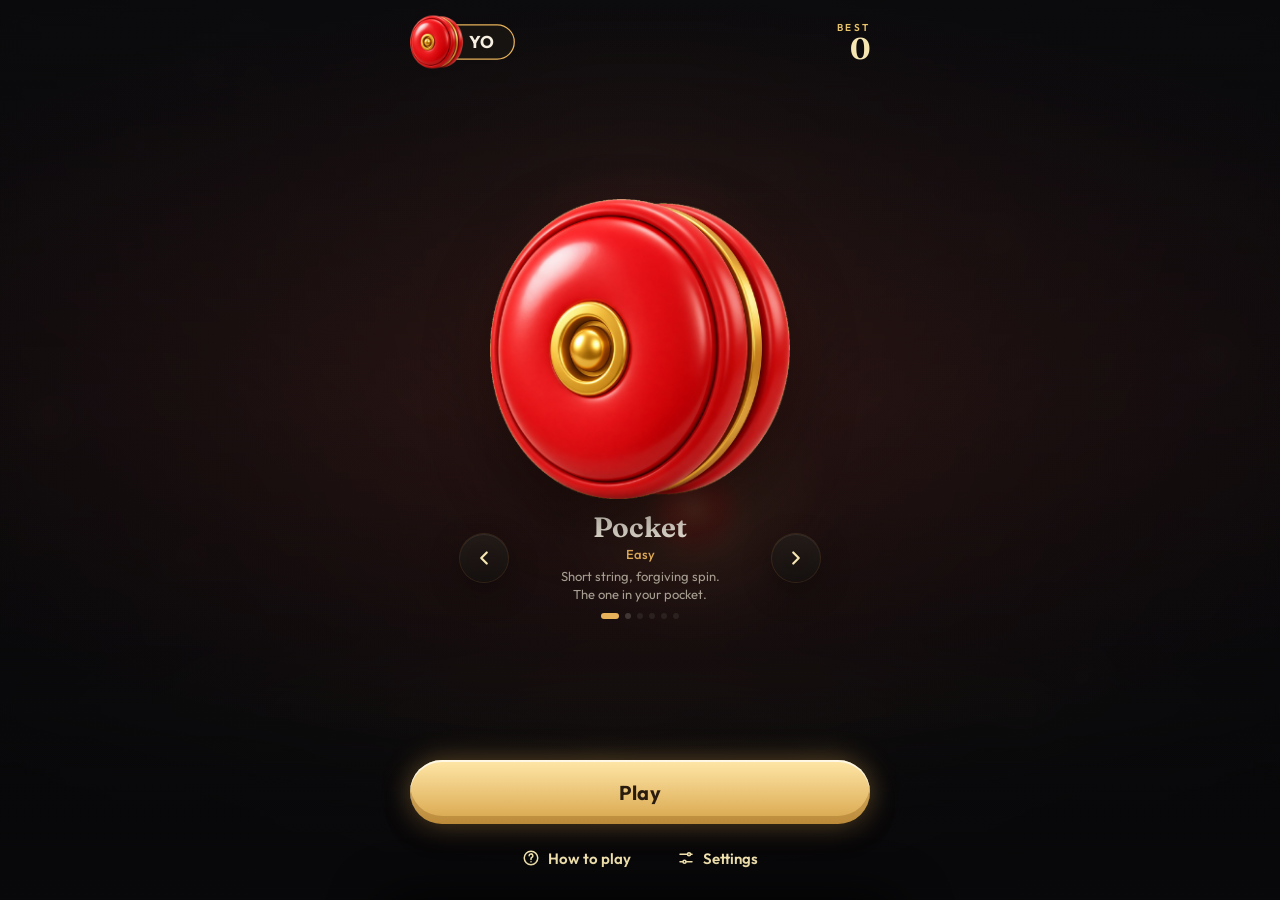
==== yoyo/index.html @ 3e17019b "Add the Yo yo-yo static game Place the self-contained site under yoyo/ and add an empty .nojekyll so" ====
<!DOCTYPE html>
<html lang="en">
<head>
<meta charset="utf-8">
<meta name="viewport" content="width=device-width, initial-scale=1, maximum-scale=1, user-scalable=no, viewport-fit=cover">
<title>Yo</title>
<meta name="description" content="A pocket yo-yo. Tilt to throw, sleep, and bring it home.">
<meta name="theme-color" content="#09090b">
<meta name="apple-mobile-web-app-capable" content="yes">
<meta name="mobile-web-app-capable" content="yes">
<meta name="apple-mobile-web-app-title" content="Yo">
<meta name="apple-mobile-web-app-status-bar-style" content="black-translucent">
<meta property="og:title" content="Yo">
<meta property="og:description" content="A pocket yo-yo. Tilt to throw, sleep, and bring it home.">
<meta property="x:creator" content="@Mellowoah">
<link rel="icon" type="image/svg+xml" href="favicon.svg">
<link rel="apple-touch-icon" href="assets/icon-180.png">
<link rel="manifest" href="manifest.webmanifest">
<link rel="preload" as="image" href="assets/toon.png">
<link rel="preload" as="image" href="assets/arm.png">
<link rel="preconnect" href="https://fonts.googleapis.com">
<link rel="preconnect" href="https://fonts.gstatic.com" crossorigin>
<link rel="stylesheet" href="https://fonts.googleapis.com/css2?family=Fraunces:ital,opsz,wght@0,9..144,560;0,9..144,650;1,9..144,560&family=Outfit:wght@400;500;600;700&display=swap">
<style>
:root{
  --bg:#141210; --bg-deep:#09090b; --surface:#1b1815; --surface-2:#25201b; --line:rgba(231,177,90,.18);
  --fg:#f6efe2; --muted:#a89f92; --gold:#e7b15a; --gold-hi:#ffe7a8; --gold-lo:#c98f37; --cream:#f6e7b2; --red:#e23d2b;
  --sat:env(safe-area-inset-top,0px); --sab:env(safe-area-inset-bottom,0px); --sal:env(safe-area-inset-left,0px); --sar:env(safe-area-inset-right,0px);
  --ease:cubic-bezier(.2,.8,.2,1); --spring:cubic-bezier(.34,1.56,.64,1);
  --display:"Fraunces",Georgia,serif; --ui:"Outfit",ui-sans-serif,system-ui,-apple-system,sans-serif;
}
*{box-sizing:border-box;-webkit-tap-highlight-color:transparent}
html,body{margin:0;height:100%;background:var(--bg-deep);color:var(--fg);font-family:var(--ui);overflow:hidden;overscroll-behavior:none;
  -webkit-user-select:none;user-select:none;-webkit-touch-callout:none;-webkit-font-smoothing:antialiased;touch-action:manipulation}
button{font:inherit;color:inherit;border:0;background:none;padding:0;cursor:pointer;touch-action:manipulation}
button:focus-visible{outline:2px solid var(--gold);outline-offset:3px}
#app{position:fixed;inset:0;overflow:hidden;background:var(--bg-deep)}
#stage{position:absolute;inset:0;width:100%;height:100%;display:block;touch-action:none}
.tabular{font-variant-numeric:tabular-nums}
.layer{position:absolute;inset:0;pointer-events:none}
.layer>*{pointer-events:auto}

/* ---------- glass + buttons ---------- */
.glass{background:linear-gradient(180deg,rgba(38,33,28,.72),rgba(20,18,16,.72));-webkit-backdrop-filter:blur(14px) saturate(140%);backdrop-filter:blur(14px) saturate(140%);
  box-shadow:inset 0 1px 0 rgba(255,255,255,.08),0 0 0 1px rgba(231,177,90,.14),0 10px 30px rgba(0,0,0,.35)}
.icon-btn{width:48px;height:48px;border-radius:50%;display:grid;place-items:center;color:var(--cream);transition:transform .15s var(--ease),background .2s}
.icon-btn:active{transform:scale(.92)}
.icon-btn svg{width:22px;height:22px}
.btn-gold{height:64px;border-radius:999px;padding:0 28px;font-weight:700;font-size:20px;letter-spacing:.02em;color:#2a1c0e;
  background:linear-gradient(180deg,var(--gold-hi),#d7a44a);box-shadow:0 0 28px rgba(231,177,90,.38),0 10px 24px rgba(0,0,0,.35),inset 0 2px 0 rgba(255,255,255,.7),inset 0 -8px 0 rgba(120,72,12,.28);
  transition:transform .15s var(--ease),box-shadow .2s,filter .2s}
.btn-gold:active{transform:translateY(2px) scale(.985);box-shadow:0 0 18px rgba(231,177,90,.3),inset 0 2px 0 rgba(255,255,255,.6),inset 0 -4px 0 rgba(120,72,12,.28)}
.btn-ghost{height:48px;border-radius:999px;padding:0 18px;font-weight:600;font-size:15px;color:var(--cream);display:inline-flex;align-items:center;gap:8px;transition:transform .15s var(--ease)}
.btn-ghost:active{transform:scale(.96)}
.btn-ghost svg{width:18px;height:18px}

/* ---------- HUD ---------- */
#hud{opacity:0;transform:translateY(-6px);transition:opacity .35s var(--ease),transform .35s var(--ease)}
#app.playing #hud{opacity:1;transform:none}
#app:not(.playing) #hud *{pointer-events:none}
.topbar{position:absolute;left:0;right:0;top:0;padding:calc(var(--sat) + 10px) calc(var(--sar) + 14px) 0 calc(var(--sal) + 14px);display:grid;grid-template-columns:48px 1fr 48px;align-items:start;pointer-events:none}
.topbar>*{pointer-events:auto}
.scorebox{justify-self:start;text-align:left;pointer-events:none;padding:0 0 0 12px}
.scorebox .lbl{font-size:10px;letter-spacing:.24em;text-transform:uppercase;color:var(--gold);font-weight:600}
.scorebox .val{font-family:var(--display);font-weight:650;font-size:40px;line-height:1;color:var(--cream);text-shadow:0 2px 18px rgba(231,177,90,.25);display:inline-block}
.scorebox .val.bump{animation:bump .42s var(--spring)}
.scorebox .sub{margin-top:6px;display:flex;gap:6px;justify-content:flex-start;flex-direction:row-reverse;width:max-content;align-items:center;font-size:12px;color:var(--muted);font-weight:500}
.chip{height:24px;padding:0 10px;border-radius:999px;display:inline-flex;align-items:center;gap:5px;font-size:11px;font-weight:600;letter-spacing:.06em;color:var(--cream);background:rgba(255,255,255,.06);box-shadow:inset 0 0 0 1px rgba(231,177,90,.18)}
.chip.combo{background:linear-gradient(180deg,#ffd98a,#d99a3a);color:#2a1c0e;box-shadow:0 0 14px rgba(231,177,90,.45);transform:scale(0);transition:transform .3s var(--spring)}
.chip.combo.on{transform:scale(1)}
.mode-btn{width:48px;height:48px;border-radius:50%;display:grid;place-items:center;font-size:10px;font-weight:700;letter-spacing:.06em;color:var(--cream);flex-direction:column}
.mode-btn svg{width:20px;height:20px;margin-bottom:-2px}
.tricks{display:flex;flex-wrap:nowrap;justify-content:center;gap:5px;padding:0 0 10px;pointer-events:none}
.tricks .t{height:22px;padding:0 8px;border-radius:999px;font-size:10.5px;white-space:nowrap;font-weight:600;letter-spacing:.04em;display:inline-flex;align-items:center;color:rgba(246,239,226,.38);background:rgba(255,255,255,.035);box-shadow:inset 0 0 0 1px rgba(255,255,255,.06);transition:all .35s var(--ease)}
.tricks .t.done{color:#2a1c0e;background:linear-gradient(180deg,#ffe2a0,#dba64e);box-shadow:0 0 12px rgba(231,177,90,.4);transform:translateY(-1px)}
.toast{position:absolute;left:0;right:0;top:31%;text-align:center;pointer-events:none;opacity:0}
.toast .n{font-family:var(--display);font-style:italic;font-weight:560;font-size:40px;color:var(--gold-hi);text-shadow:0 0 24px rgba(231,177,90,.55),0 2px 0 rgba(0,0,0,.4)}
.toast .p{margin-top:2px;font-weight:700;font-size:15px;letter-spacing:.16em;color:var(--gold)}
.toast.show{animation:toast 1.35s var(--ease) forwards}
.toast.bad .n{color:#ff8a72;text-shadow:0 0 22px rgba(226,61,43,.5)}
.bottombar{position:absolute;left:0;right:0;bottom:0;padding:0 calc(var(--sar) + 14px) calc(var(--sab) + 14px) calc(var(--sal) + 14px);pointer-events:none}
.hint{text-align:center;font-size:14px;line-height:1.35;color:rgba(246,239,226,.8);min-height:38px;padding:0 12px 8px;display:flex;align-items:flex-end;justify-content:center;text-wrap:balance;transition:opacity .25s}
.controls{display:grid;grid-template-columns:64px 1fr 64px;gap:12px;align-items:center;max-width:520px;margin:0 auto;pointer-events:none}
.controls>*{pointer-events:auto}
.gauge{width:64px;height:64px;position:relative;display:grid;place-items:center;border-radius:50%;pointer-events:none}
.gauge svg{position:absolute;inset:0;transform:rotate(-90deg)}
.gauge .v{font-family:var(--display);font-weight:650;font-size:18px;line-height:1;color:var(--cream);text-align:center}
.gauge .v small{display:block;font-family:var(--ui);font-size:8.5px;letter-spacing:.18em;color:var(--muted);margin-top:2px;font-weight:600}
#action{width:100%}
#action .k{display:block;font-size:11px;letter-spacing:.14em;font-weight:600;opacity:.6;margin-top:-2px;text-transform:uppercase}
#action.alt{background:linear-gradient(180deg,#3a332e,#1d1916);color:var(--cream);box-shadow:0 10px 24px rgba(0,0,0,.4),inset 0 1px 0 rgba(255,255,255,.14),inset 0 -6px 0 rgba(0,0,0,.4),0 0 0 1px rgba(231,177,90,.25)}

/* ---------- Menu ---------- */
.screen{position:absolute;inset:0;display:flex;flex-direction:column;transition:opacity .45s var(--ease),transform .45s var(--ease),visibility 0s linear 0s}
.screen.hidden{opacity:0;transform:scale(1.03);visibility:hidden;pointer-events:none;transition:opacity .35s var(--ease),transform .35s var(--ease),visibility 0s linear .35s}
#menu{background:radial-gradient(120% 70% at 50% 42%,rgba(226,61,43,.10),transparent 60%),linear-gradient(180deg,rgba(9,9,11,.88),rgba(9,9,11,.62) 45%,rgba(9,9,11,.92));
  -webkit-backdrop-filter:blur(10px);backdrop-filter:blur(10px);padding:calc(var(--sat) + 14px) calc(var(--sar) + 20px) calc(var(--sab) + 18px) calc(var(--sal) + 20px)}
.menu-inner{width:100%;max-width:460px;margin:0 auto;height:100%;display:flex;flex-direction:column}
.brand{display:flex;align-items:center;gap:12px}
.brand svg{height:56px;width:109px;flex:none}
.best{margin-left:auto;text-align:right}
.best .lbl{font-size:10px;letter-spacing:.22em;color:#e7c36a;text-transform:uppercase;font-weight:600}
.best .val{font-family:var(--display);font-weight:650;font-size:30px;line-height:1;color:var(--cream)}
.hero{flex:1;min-height:0;display:flex;flex-direction:column;align-items:center;justify-content:center;position:relative;touch-action:pan-y}
.hero-stage{position:relative;width:min(68vw,300px,38vh);aspect-ratio:1;display:grid;place-items:center}
.hero-stage .halo{position:absolute;inset:-14%;border-radius:50%;background:radial-gradient(circle,rgba(231,177,90,.26),rgba(226,61,43,.08) 45%,transparent 68%);animation:breathe 4.2s ease-in-out infinite}
.hero-stage canvas{position:relative;width:100%;height:100%;animation:float 3.6s ease-in-out infinite;filter:drop-shadow(0 24px 30px rgba(0,0,0,.55));transition:filter .3s}
.hero-stage.locked canvas{filter:grayscale(1) brightness(.45) drop-shadow(0 24px 30px rgba(0,0,0,.55))}
.hero-stage .lock{position:absolute;width:56px;height:56px;border-radius:50%;display:none;place-items:center;color:var(--cream)}
.hero-stage.locked .lock{display:grid}
.hero-stage.swap canvas{animation:swapin .45s var(--spring)}
.picker{margin-top:14px;display:flex;align-items:center;gap:10px;width:100%;max-width:360px}
.picker .info{flex:1;text-align:center;min-width:0}
.picker .name{font-family:var(--display);font-weight:650;font-size:28px;line-height:1.05;color:var(--fg)}
.picker .trait{margin-top:4px;font-size:13px;color:var(--gold);font-weight:500}
.picker .blurb{margin-top:6px;font-size:13px;color:var(--muted);line-height:1.35;min-height:2.7em;text-wrap:balance}
.dots{display:flex;gap:6px;justify-content:center;margin-top:10px}
.dots i{width:6px;height:6px;border-radius:3px;background:rgba(246,239,226,.18);transition:all .3s var(--ease)}
.dots i.on{width:18px;background:var(--gold)}
.dots i.lk{background:rgba(246,239,226,.08)}
.menu-actions{display:flex;flex-direction:column;gap:10px;padding-top:12px}
.menu-actions .row{display:flex;gap:10px;justify-content:center}
#play{width:100%}
#play:disabled{filter:grayscale(.8) brightness(.7)}

/* ---------- Sheets ---------- */
.scrim{position:absolute;inset:0;background:rgba(0,0,0,.5);opacity:0;visibility:hidden;transition:opacity .3s var(--ease),visibility 0s linear .3s}
.scrim.on{opacity:1;visibility:visible;transition:opacity .3s var(--ease)}
.sheet{position:absolute;left:0;right:0;bottom:0;margin:0 auto;max-width:520px;border-radius:28px 28px 0 0;padding:10px 20px calc(var(--sab) + 20px);transform:translateY(105%);transition:transform .42s var(--ease);background:linear-gradient(180deg,#221d19,#151210);box-shadow:0 -1px 0 rgba(231,177,90,.2),0 -20px 50px rgba(0,0,0,.5)}
.sheet.on{transform:none}
.sheet .grab{width:40px;height:5px;border-radius:3px;background:rgba(255,255,255,.18);margin:0 auto 14px}
.sheet h2{font-family:var(--display);font-weight:650;font-size:26px;margin:0 0 12px}
.how{display:grid;gap:10px;margin:0 0 16px;padding:0;list-style:none}
.how li{display:grid;grid-template-columns:44px 1fr;gap:12px;align-items:center;padding:10px 12px;border-radius:16px;background:rgba(255,255,255,.035);box-shadow:inset 0 0 0 1px rgba(255,255,255,.05)}
.how .ic{width:44px;height:44px;border-radius:12px;display:grid;place-items:center;background:rgba(231,177,90,.12);color:var(--gold)}
.how .ic svg{width:22px;height:22px}
.how b{display:block;font-weight:600;font-size:15px}
.how span{font-size:13px;color:var(--muted);line-height:1.35}
.set{display:flex;align-items:center;justify-content:space-between;min-height:56px;border-bottom:1px solid rgba(255,255,255,.06);font-size:16px;font-weight:500}
.set small{display:block;color:var(--muted);font-size:12.5px;font-weight:400;margin-top:2px}
.switch{width:52px;height:32px;border-radius:16px;background:#3a332c;position:relative;transition:background .25s;flex:none}
.switch::after{content:"";position:absolute;top:3px;left:3px;width:26px;height:26px;border-radius:50%;background:#f6efe2;box-shadow:0 2px 6px rgba(0,0,0,.4);transition:transform .3s var(--spring)}
.switch[aria-checked="true"]{background:linear-gradient(180deg,#f0c56f,#c98f37)}
.switch[aria-checked="true"]::after{transform:translateX(20px)}
.sheet .done{width:100%;margin-top:16px;height:56px;font-size:17px}
.note{position:absolute;left:50%;bottom:calc(var(--sab) + 196px);transform:translate(-50%,-10px);opacity:0;max-width:86%;padding:10px 16px;border-radius:999px;font-size:13.5px;font-weight:500;color:var(--cream);transition:all .35s var(--ease);pointer-events:none;text-align:center}
.note.on{opacity:1;transform:translate(-50%,0)}

@keyframes float{0%,100%{transform:translateY(-6px) rotate(-2deg)}50%{transform:translateY(6px) rotate(2deg)}}
@keyframes breathe{0%,100%{opacity:.75;transform:scale(.96)}50%{opacity:1;transform:scale(1.04)}}
@keyframes swapin{from{transform:scale(.8) rotate(-25deg);opacity:.2}to{transform:none;opacity:1}}
@keyframes bump{0%{transform:scale(1)}40%{transform:scale(1.18)}100%{transform:scale(1)}}
@keyframes toast{0%{opacity:0;transform:translateY(14px) scale(.85)}14%{opacity:1;transform:translateY(0) scale(1.06)}24%{transform:scale(1)}78%{opacity:1;transform:translateY(-6px)}100%{opacity:0;transform:translateY(-22px) scale(.98)}}
@media (prefers-reduced-motion:reduce){*{animation-duration:.01ms!important;transition-duration:.01ms!important}}
@media (min-width:700px) and (min-height:600px){.scorebox .val{font-size:46px}.toast .n{font-size:48px}}
@media (max-height:640px){.hero-stage{width:min(56vw,30vh)}.picker .blurb{display:none}.hint{min-height:0}}
</style>
</head>
<body>
<div id="app">
  <canvas id="stage" aria-label="Yo-yo playfield"></canvas>

  <!-- In-game HUD -->
  <div id="hud" class="layer">
    <div class="topbar">
      <button class="icon-btn glass" id="pauseBtn" aria-label="Menu"><svg viewBox="0 0 24 24" fill="none" stroke="currentColor" stroke-width="2.2" stroke-linecap="round"><path d="M5 7h14M5 12h14M5 17h14"/></svg></button>
      <div class="scorebox" aria-live="polite">
        <div class="lbl">Score</div>
        <div class="val tabular" id="score">0</div>
        <div class="sub"><span class="chip combo" id="combo">×1</span><span id="bestHud" class="tabular">Best 0</span></div>
      </div>
      <button class="mode-btn glass" id="modeBtn" aria-label="Control mode"></button>
    </div>
    <div class="toast" id="toast"><div class="n"></div><div class="p"></div></div>
    <div class="bottombar">
      <div class="hint" id="hint"></div>
      <div class="tricks" id="tricks" aria-label="Tricks this throw"></div>
      <div class="controls">
        <div class="gauge glass" aria-label="Spin">
          <svg viewBox="0 0 64 64"><circle cx="32" cy="32" r="27" fill="none" stroke="rgba(255,255,255,.08)" stroke-width="5"/><circle id="gaugeArc" cx="32" cy="32" r="27" fill="none" stroke="#e7b15a" stroke-width="5" stroke-linecap="round" stroke-dasharray="169.6" stroke-dashoffset="169.6"/></svg>
          <div class="v tabular"><span id="spinVal">0</span><small>SPIN</small></div>
        </div>
        <button class="btn-gold" id="action">Throw</button>
        <button class="icon-btn glass" id="soundBtn" aria-label="Sound" style="justify-self:end;width:56px;height:56px"></button>
      </div>
    </div>
  </div>

  <!-- Menu -->
  <div id="menu" class="screen">
    <div class="menu-inner">
      <div class="brand">
        <svg viewBox="0 0 140 72" role="img" aria-label="Yo"><rect x="20" y="14" width="114" height="44" rx="22" fill="#161311" stroke="#e7b15a" stroke-width="1.6"/><image href="assets/toon.png" x="0" y="2" width="68" height="68"/><text x="92" y="44" text-anchor="middle" fill="#f6efe2" font-family="Outfit, ui-sans-serif, sans-serif" font-size="22" font-weight="700" letter-spacing="0.02em">YO</text></svg>
        <div class="best"><div class="lbl">Best</div><div class="val tabular" id="bestMenu">0</div></div>
      </div>
      <div class="hero" id="hero">
        <div class="hero-stage" id="heroStage">
          <div class="halo"></div>
          <canvas id="heroCanvas" aria-label="Selected yo-yo"></canvas>
          <div class="lock glass"><svg viewBox="0 0 24 24" width="24" height="24" fill="none" stroke="currentColor" stroke-width="2" stroke-linecap="round"><rect x="5" y="11" width="14" height="10" rx="2"/><path d="M8 11V8a4 4 0 0 1 8 0v3"/></svg></div>
        </div>
        <div class="picker">
          <button class="icon-btn glass" id="prevYo" aria-label="Previous yo-yo"><svg viewBox="0 0 24 24" fill="none" stroke="currentColor" stroke-width="2.4" stroke-linecap="round" stroke-linejoin="round"><path d="m15 18-6-6 6-6"/></svg></button>
          <div class="info"><div class="name" id="yoName">Pocket</div><div class="trait" id="yoTrait">Easy</div><div class="blurb" id="yoBlurb"></div></div>
          <button class="icon-btn glass" id="nextYo" aria-label="Next yo-yo"><svg viewBox="0 0 24 24" fill="none" stroke="currentColor" stroke-width="2.4" stroke-linecap="round" stroke-linejoin="round"><path d="m9 18 6-6-6-6"/></svg></button>
        </div>
        <div class="dots" id="dots"></div>
      </div>
      <div class="menu-actions">
        <button class="btn-gold" id="play">Play</button>
        <div class="row">
          <button class="btn-ghost" id="howBtn"><svg viewBox="0 0 24 24" fill="none" stroke="currentColor" stroke-width="2" stroke-linecap="round"><circle cx="12" cy="12" r="9"/><path d="M9.5 9a2.5 2.5 0 1 1 3.5 2.3c-.6.3-1 .9-1 1.6V14M12 17h.01"/></svg>How to play</button>
          <button class="btn-ghost" id="setBtn"><svg viewBox="0 0 24 24" fill="none" stroke="currentColor" stroke-width="2" stroke-linecap="round"><path d="M4 7h10M18 7h2M4 17h4M12 17h8"/><circle cx="16" cy="7" r="2"/><circle cx="10" cy="17" r="2"/></svg>Settings</button>
        </div>
      </div>
    </div>
  </div>

  <div class="scrim" id="scrim"></div>
  <div class="sheet" id="howSheet" role="dialog" aria-label="How to play">
    <div class="grab"></div><h2>How to play</h2>
    <ul class="how">
      <li><div class="ic"><svg viewBox="0 0 24 24" fill="none" stroke="currentColor" stroke-width="2" stroke-linecap="round" stroke-linejoin="round"><path d="M12 4v13m-5-5 5 5 5-5"/></svg></div><div><b>Throw</b><span>Tap, flick down, or press Throw. Side-flick for a Breakaway.</span></div></li>
      <li><div class="ic"><svg viewBox="0 0 24 24" fill="none" stroke="currentColor" stroke-width="2" stroke-linecap="round"><path d="M4 12h16M8 8l-4 4 4 4M16 8l4 4-4 4"/></svg></div><div><b>Swing &amp; tricks</b><span>While it sleeps, drag to move your hand. Swing wide for Whip and Around the World, rock 3× for Rock the Baby, lower it to the floor to Walk the Dog.</span></div></li>
      <li><div class="ic"><svg viewBox="0 0 24 24" fill="none" stroke="currentColor" stroke-width="2" stroke-linecap="round" stroke-linejoin="round"><path d="M12 20V7m-5 5 5-5 5 5"/></svg></div><div><b>Bind it home</b><span>Tap, flick up, or press Bind while the spin is hot for a clean bind. Each trick in a run raises the multiplier.</span></div></li>
      <li><div class="ic"><svg viewBox="0 0 24 24" fill="none" stroke="currentColor" stroke-width="2" stroke-linecap="round"><rect x="7" y="2.5" width="10" height="19" rx="2.5"/><path d="M11 18h2"/></svg></div><div><b>Tilt mode (phones)</b><span>Tilt to move your hand, snap your wrist to throw and bind. Touch always works too.</span></div></li>
    </ul>
    <button class="btn-gold done" data-close>Got it</button>
  </div>
  <div class="sheet" id="setSheet" role="dialog" aria-label="Settings">
    <div class="grab"></div><h2>Settings</h2>
    <div class="set"><div>Sound<small>Synth whoosh, clicks and string hum</small></div><button class="switch" role="switch" id="swSound" aria-label="Sound"></button></div>
    <div class="set"><div>Haptics<small>Vibration on throws, tricks and binds</small></div><button class="switch" role="switch" id="swHaptic" aria-label="Haptics"></button></div>
    <div class="set" id="tiltRow"><div>Tilt controls<small id="tiltSmall">Move with your phone. Needs motion access.</small></div><button class="switch" role="switch" id="swTilt" aria-label="Tilt controls"></button></div>
    <div class="set" style="border:0"><div>Progress<small>Best score and unlocked yo-yos</small></div><button class="btn-ghost glass" id="resetProg" style="height:40px">Reset</button></div>
    <button class="btn-gold done" data-close>Done</button>
  </div>
  <div class="note glass" id="note"></div>
</div>
<script>
"use strict";
(() => {
const clamp = (v, a, b) => Math.max(a, Math.min(b, v));
const lerp = (a, b, t) => a + (b - a) * t;
const $ = (id) => document.getElementById(id);
const TAU = Math.PI * 2;

/* ================= Data ================= */
const TRICKS = [
  { id: "sleeper", name: "Sleeper", base: 100 },
  { id: "breakaway", name: "Breakaway", base: 200 },
  { id: "dog", name: "Walk the Dog", base: 300 },
  { id: "baby", name: "Rock the Baby", base: 350 },
  { id: "whip", name: "Whip", base: 500 },
  { id: "around", name: "Around the World", base: 800 },
  { id: "bind", name: "Clean Bind", base: 250 },
];
const TRICK = Object.fromEntries(TRICKS.map((t) => [t.id, t]));
const SHORT = { sleeper: "Sleep", breakaway: "Break", dog: "Dog", baby: "Baby", whip: "Whip", around: "Around", bind: "Bind" };
const YOYOS = [
  { id: "pocket", name: "Pocket", trait: "Easy", blurb: "Short string, forgiving spin. The one in your pocket.", challenge: "", look: { hi: "#ff6a4a", mid: "#e23d2b", deep: "#7c1c12", stripe: "#2a0c08", hub: "#e7b15a", rim: "#2a0c08" }, spinDrag: 1, throwBoost: 1, dogEase: 1, swing: 1, mass: .82, string: .78, hard: false },
  { id: "maple", name: "Maple", trait: "Short sleep", blurb: "A little heavier. Spin fades sooner, so bind early.", challenge: "", look: { hi: "#f0d2ae", mid: "#c48955", deep: "#6b4124", stripe: "#2a1a10", hub: "#e7b15a", rim: "#3a2416" }, spinDrag: 1.25, throwBoost: 1, dogEase: 1, swing: 1, mass: .96, string: .9, hard: false },
  { id: "brass", name: "Brass", trait: "Heavy", blurb: "Long sleeps. A wild swing can tangle the string.", challenge: "Land a Sleeper", look: { hi: "#ffe1a3", mid: "#e7b15a", deep: "#a56b22", stripe: "#3a2a12", hub: "#f3efe6", rim: "#6b4a16" }, spinDrag: .6, throwBoost: 1.04, dogEase: 1, swing: .82, mass: 1.4, string: 1, hard: true },
  { id: "hound", name: "Hound", trait: "Heavy roll", blurb: "Wide and heavy. Built to roll on the floor.", challenge: "Walk the Dog", look: { hi: "#e4d0b4", mid: "#8d6a45", deep: "#3e2a1c", stripe: "#1c140e", hub: "#c45a3a", rim: "#2a1c12" }, spinDrag: .9, throwBoost: 1, dogEase: .68, swing: .9, mass: 1.22, string: .94, hard: true },
  { id: "orbit", name: "Orbit", trait: "Long string", blurb: "Long string, light body. A full loop, or a tangle.", challenge: "Around the World", look: { hi: "#f7f4ee", mid: "#d9d3c7", deep: "#6e6a72", stripe: "#e23d2b", hub: "#e7b15a", rim: "#2c2a32" }, spinDrag: .55, throwBoost: 1.08, dogEase: 1, swing: 1.2, mass: .86, string: 1.16, hard: true },
  { id: "night", name: "Night", trait: "Contest weight", blurb: "The string can knot if you rush it.", challenge: "Clean Bind + 1,000 best", look: { hi: "#4a4440", mid: "#1c1815", deep: "#070605", stripe: "#e23d2b", hub: "#e7b15a", rim: "#e23d2b" }, spinDrag: .72, throwBoost: 1.14, dogEase: 1, swing: .94, mass: 1.16, string: 1.08, hard: true },
];
const YO = Object.fromEntries(YOYOS.map((y) => [y.id, y]));

/* ================= Storage ================= */
const KEY = "yo-app-v2";
const store = (() => {
  let d = { selected: "pocket", best: 0, tricks: {}, sound: true, haptics: true, tilt: true };
  try { Object.assign(d, JSON.parse(localStorage.getItem(KEY) || "{}")); } catch {}
  if (!YO[d.selected]) d.selected = "pocket";
  return { d, save() { try { localStorage.setItem(KEY, JSON.stringify(d)); } catch {} } };
})();
function unlocked(id, d = store.d) {
  const t = d.tricks;
  switch (id) {
    case "pocket": case "maple": return true;
    case "brass": return (t.sleeper || 0) >= 1;
    case "hound": return (t.dog || 0) >= 1;
    case "orbit": return (t.around || 0) >= 1;
    case "night": return (t.bind || 0) >= 1 && d.best >= 1000;
  }
  return false;
}

/* ================= Haptics ================= */
const canVibrate = typeof navigator.vibrate === "function";
function buzz(p) { if (!store.d.haptics || !canVibrate) return; try { navigator.vibrate(p); } catch {} }

/* ================= Audio (WebAudio synth, from the original) ================= */
const sfx = (() => {
  let ctx = null, out = null, hum = null;
  const muted = () => !store.d.sound;
  function ac() {
    const A = window.AudioContext || window.webkitAudioContext;
    if (!A) return null;
    if (!ctx) { ctx = new A({ latencyHint: "interactive" }); out = ctx.createGain(); out.gain.value = muted() ? 0 : .7; out.connect(ctx.destination); }
    if (ctx.state === "suspended") ctx.resume();
    return ctx;
  }
  function env(g, c, peak, dur) { const t = c.currentTime; g.gain.setValueAtTime(1e-4, t); g.gain.exponentialRampToValueAtTime(Math.max(2e-4, peak), t + .012); g.gain.exponentialRampToValueAtTime(1e-4, t + dur); }
  function tone(f, dur, type, peak, to) {
    if (muted()) return; const c = ac(); if (!c) return;
    const o = c.createOscillator(), g = c.createGain(); o.type = type; o.frequency.setValueAtTime(f, c.currentTime);
    if (to) o.frequency.exponentialRampToValueAtTime(Math.max(48, to), c.currentTime + dur);
    env(g, c, peak, dur); o.connect(g); g.connect(out); o.start(); o.stop(c.currentTime + dur + .03); o.onended = () => { o.disconnect(); g.disconnect(); };
  }
  function noise(dur, peak) {
    if (muted()) return; const c = ac(); if (!c) return;
    const n = Math.floor(c.sampleRate * dur), b = c.createBuffer(1, n, c.sampleRate), d = b.getChannelData(0);
    for (let i = 0; i < n; i++) d[i] = (Math.random() * 2 - 1) * (1 - i / n);
    const s = c.createBufferSource(); s.buffer = b; const f = c.createBiquadFilter(); f.type = "highpass"; f.frequency.value = 900;
    const g = c.createGain(); env(g, c, peak, dur); s.connect(f); f.connect(g); g.connect(out); s.start(); s.onended = () => { s.disconnect(); f.disconnect(); g.disconnect(); };
  }
  return {
    unlock() { ac(); },
    suspend() { if (ctx && ctx.state === "running") ctx.suspend(); },
    resume() { if (ctx && ctx.state === "suspended") ctx.resume(); },
    setMuted(m) { if (out && ctx) out.gain.setTargetAtTime(m ? 0 : .7, ctx.currentTime, .02); },
    throw() { noise(.09, .12); tone(240, .16, "triangle", .06, 90); },
    tug() { tone(180, .07, "square", .04, 320); },
    sleep() { tone(140, .08, "sine", .05); noise(.05, .05); },
    trick() { tone(523, .08, "triangle", .05); tone(659, .1, "sine", .04); setTimeout(() => tone(784, .12, "sine", .035), 70); },
    catch(clean) { if (clean) { tone(392, .08, "triangle", .06); tone(784, .14, "sine", .05); } else tone(300, .09, "sine", .04); },
    die() { tone(110, .22, "sawtooth", .04, 55); },
    snap(f) { const t = clamp(f, .15, 1); tone(180 + t * 90, .07, "square", .03 + t * .03, 70); noise(.05, .04 + t * .05); },
    hit(f) { const t = clamp(f, .15, 1); if (t < .34) { noise(.04, .05); tone(160, .05, "sine", .03, 70); } else if (t < .68) { noise(.08, .1); tone(90, .1, "triangle", .06, 42); } else { noise(.14, .16); tone(58, .16, "sine", .09, 32); } },
    tangle() { noise(.12, .08); tone(90, .14, "square", .04, 50); },
    tension(v) {
      if (!ctx || !out) return;
      if (!hum) { if (v <= 0) return; const o = ctx.createOscillator(), f = ctx.createBiquadFilter(), g = ctx.createGain(); o.type = "sawtooth"; o.frequency.value = 46; f.type = "lowpass"; f.frequency.value = 120; g.gain.value = 0; o.connect(f); f.connect(g); g.connect(out); o.start(); hum = { o, g }; }
      const i = clamp(v, 0, 1); hum.g.gain.setTargetAtTime(muted() ? 0 : i * i * .06, ctx.currentTime, .05); hum.o.frequency.setTargetAtTime(38 + i * 42, ctx.currentTime, .06);
    },
  };
})();

/* ================= Simulation (fixed timestep) ================= */
const G = 2100, DT = 1 / 120;
function newSim() {
  return {
    w: 1, h: 1, scale: 1, R: 22, Lmin: 40, Lmax: 300, L: 40, handBaseY: 150, handMinY: 120, handMaxY: 260, floorY: 600, time: 0,
    phase: "sleep", attract: true, hand: { x: 0, y: 0, vx: 0, vy: 0, px: 0, py: 0 }, yo: { x: 0, y: 0, vx: 0, vy: 0, px: 0, py: 0 },
    spin: 64, angle: 0, pAngle: 0, rollDir: 1, onFloor: false, slack: false, tension: 0, score: 0, best: 0, combo: 0, throws: 0,
    scored: new Set(), events: [], particles: [], floaters: [], shake: 0, pendingThrow: 0, pendingSide: 0, pendingWrist: 0, pendingTug: false,
    peakAngle: 0, prevTheta: 0, unwrapped: 0, swingSide: 0, reversals: 0, swingPeak: 0, dogTravel: 0, lastX: 0, spinAtReturn: 0, manual: false,
    snag: 0, tangled: false, cfg: YO.pocket, reduced: matchMedia("(prefers-reduced-motion: reduce)").matches,
  };
}
function layoutSim(S, w, h, ins) {
  S.w = Math.max(1, w); S.h = Math.max(1, h);
  S.handBaseY = ins.top + clamp(h * .25, 150, 240);
  S.floorY = h - ins.bottom - clamp(h * .2, 150, 180);
  const avail = Math.max(120, S.floorY - S.handBaseY);
  S.scale = clamp(avail / 520, .6, 1.4);
  S.R = clamp(Math.min(w, h) * .068, 20, 38);
  S.Lmin = S.R * 1.2 + 12;
  const room = avail - S.R;
  S.Lmax = Math.max(110, room * clamp(.8 * S.cfg.string, .55, .93));
  S.handMinY = S.handBaseY - 36;
  S.handMaxY = S.handBaseY + Math.max(h * .14, room - S.Lmax + 34);
  S.hand.x = clamp(S.hand.x || w / 2, S.R + 8, w - S.R - 8);
  S.hand.y = clamp(S.hand.y || S.handBaseY, S.handMinY, S.handMaxY);
  if (S.L > S.Lmax) S.L = S.Lmax;
  if (S.attract) resetAttract(S);
}
function applyYoyo(S, id) { S.cfg = YO[id] || YO.pocket; }
function resetAttract(S) {
  Object.assign(S, { attract: true, phase: "sleep", L: S.Lmax, spin: 64, onFloor: false, slack: false, score: 0, combo: 0, tangled: false });
  S.hand.x = S.w / 2; S.hand.y = S.handBaseY; S.hand.vx = S.hand.vy = 0;
  S.yo.x = S.w / 2; S.yo.y = S.hand.y + S.L; S.yo.vx = S.yo.vy = 0; S.scored.clear();
  snapPrev(S);
}
function startRun(S) {
  Object.assign(S, { attract: false, score: 0, combo: 0, throws: 0, phase: "held", L: S.Lmin, spin: 0, manual: false, onFloor: false, pendingThrow: 0, pendingWrist: 0, pendingTug: false, tangled: false, shake: 0 });
  S.scored.clear(); S.floaters.length = 0; S.particles.length = 0;
  S.hand.y = S.handBaseY; S.yo.x = S.hand.x; S.yo.y = S.hand.y + S.Lmin; S.yo.vx = S.yo.vy = 0; snapPrev(S);
}
function snapPrev(S) { S.hand.px = S.hand.x; S.hand.py = S.hand.y; S.yo.px = S.yo.x; S.yo.py = S.yo.y; S.pAngle = S.angle; }
function queueThrow(S, power, side = 0, wrist = 0) { S.pendingThrow = Math.max(S.pendingThrow, clamp(power, .35, 1)); if (side) S.pendingSide = side; if (wrist) S.pendingWrist = wrist; }
function queueTug(S) { S.pendingTug = true; }
const theta = (S) => Math.atan2(S.yo.x - S.hand.x, S.yo.y - S.hand.y);

function burst(S, x, y, n, kind) {
  for (let i = 0; i < n && S.particles.length < 140; i++) {
    const a = Math.random() * TAU, sp = (kind === "spark" ? 120 + Math.random() * 260 : 40 + Math.random() * 140) * S.scale, life = .35 + Math.random() * .45;
    S.particles.push({ x, y, vx: Math.cos(a) * sp, vy: Math.sin(a) * sp - 40 * S.scale, life, max: life, size: kind === "spark" ? 1.4 + Math.random() * 2 : 2 + Math.random() * 3, kind });
  }
}
function floater(S, text) { S.floaters.push({ x: S.yo.x, y: S.yo.y - S.R - 12, text, life: 1.2, max: 1.2 }); if (S.floaters.length > 6) S.floaters.shift(); }
function bumpBest(S) { if (S.score > S.best) S.best = S.score; }
function award(S, id) {
  const t = TRICK[id]; if (S.attract || !t || S.scored.has(id)) return;
  S.scored.add(id); S.combo += 1;
  const pts = Math.round(t.base * (1 + (S.combo - 1) * .5));
  S.score += pts; bumpBest(S);
  S.events.push({ type: "trick", id, label: t.name, points: pts, combo: S.combo });
  burst(S, S.yo.x, S.yo.y, id === "bind" || id === "around" ? 26 : 14, "spark");
  if (!S.reduced) S.shake = Math.max(S.shake, id === "bind" || id === "around" ? 7 : 3.5);
}
function flat(S, id, label, pts) {
  if (S.attract) return; S.score += pts; bumpBest(S);
  S.events.push({ type: "flat", id, label, points: pts }); floater(S, "+" + pts);
}
function doThrow(S, power) {
  Object.assign(S, { phase: "out", L: S.Lmin, combo: 0, peakAngle: 0, prevTheta: 0, unwrapped: 0, swingSide: 0, reversals: 0, swingPeak: 0, dogTravel: 0, manual: false, snag: 0, tangled: false, onFloor: false, slack: false });
  S.throws++; S.scored.clear();
  const wrist = S.pendingWrist; S.pendingWrist = 0;
  const boost = 1 + Math.min(1.35, Math.abs(wrist) * 1.35);
  S.spin = (8 + power * 18) * S.cfg.throwBoost * boost;
  const side = S.pendingSide || (wrist ? Math.sign(wrist) * 36 : 0) || S.hand.vx * .9; S.pendingSide = 0;
  S.rollDir = side === 0 ? (Math.random() < .5 ? -1 : 1) : Math.sign(side);
  S.yo.x = S.hand.x + S.rollDir * 4; S.yo.y = S.hand.y + S.Lmin;
  S.yo.vx = clamp(side, -900, 900) / Math.sqrt(Math.max(.7, S.cfg.mass));
  S.yo.vy = (400 + power * 560) * S.scale;
  S.events.push({ type: "throw", power });
  if (!S.reduced) S.shake = Math.max(S.shake, 2 + power * 3);
}
function startReturn(S, manual) {
  S.manual = manual; S.spinAtReturn = S.spin; S.phase = "return";
  S.yo.vy -= 180 * S.scale; S.events.push({ type: "tug" });
}
function tug(S) {
  if (S.phase === "held") return;
  if (S.phase === "return") { S.spin += 10; S.L = Math.max(S.Lmin, S.L - 14 * S.scale); return; }
  if (S.phase === "dead" || S.tangled) { startReturn(S, true); return; }
  if (S.phase === "out" && S.L < S.Lmax * .42) { S.yo.vy -= 320 * S.scale; S.events.push({ type: "tug" }); return; }
  startReturn(S, false);
}
function toSleep(S) {
  if (S.phase === "sleep") return;
  S.peakAngle = Math.max(S.peakAngle, Math.abs(theta(S)));
  S.phase = "sleep"; S.L = S.Lmax; S.spin = Math.max(S.spin, 18); S.onFloor = S.yo.y >= S.floorY - S.R - 1;
  if (S.attract) return;
  if (S.peakAngle > .5) award(S, "breakaway");
  award(S, "sleeper");
  S.events.push({ type: "sleep" }); burst(S, S.yo.x, S.yo.y + S.R * .4, 8, "dust");
  if (!S.reduced) S.shake = Math.max(S.shake, 4);
}
function doCatch(S) {
  const clean = !S.manual && S.spinAtReturn > 26;
  S.phase = "held"; S.L = S.Lmin; S.yo.x = S.hand.x; S.yo.y = S.hand.y + S.Lmin * .92; S.yo.vx = S.hand.vx; S.yo.vy = S.hand.vy; S.onFloor = false;
  burst(S, S.yo.x, S.yo.y, clean ? 22 : 10, "spark");
  if (!S.reduced) S.shake = Math.max(S.shake, clean ? 6 : 3);
  if (clean) award(S, "bind"); else if (S.manual) flat(S, "reel", "Reeled in", 20); else flat(S, "soft", "Soft catch", 60);
  Object.assign(S, { spin: 0, combo: 0, snag: 0, tangled: false });
  S.events.push({ type: "catch", clean });
}
function die(S) {
  S.phase = "dead"; S.spin = 0; S.combo = 0; S.events.push({ type: "die" });
  burst(S, S.yo.x, S.yo.y + S.R, 8, "dust"); if (!S.reduced) S.shake = Math.max(S.shake, 4);
}
function floorCollide(S) {
  const fy = S.floorY - S.R, was = S.onFloor, vy = S.yo.vy;
  if (S.yo.y >= fy - .75) {
    if (S.yo.y > fy) S.yo.y = fy; if (S.yo.vy > 0) S.yo.vy = 0; S.onFloor = true;
    if (!was && !S.attract && vy > 90 * S.scale) { const f = clamp(vy / (980 * S.scale) * S.cfg.mass, .18, 1); S.events.push({ type: "hit", force: f }); burst(S, S.yo.x, S.floorY, 4 + (f * 8 | 0), "dust"); if (!S.reduced) S.shake = Math.max(S.shake, 2 + f * 5); }
  } else S.onFloor = false;
}
function walls(S) {
  const r = S.R;
  if (S.yo.x < r) { S.yo.x = r; if (S.yo.vx < 0) S.yo.vx = -S.yo.vx * .35; }
  else if (S.yo.x > S.w - r) { S.yo.x = S.w - r; if (S.yo.vx > 0) S.yo.vx = -S.yo.vx * .35; }
}
function constrain(S, dt) {
  const dx = S.yo.x - S.hand.x, dy = S.yo.y - S.hand.y, d = Math.hypot(dx, dy) || 1e-4; let ten = 0;
  if (d > S.L) {
    const nx = dx / d, ny = dy / d;
    S.yo.x = S.hand.x + nx * S.L; S.yo.y = S.hand.y + ny * S.L;
    const vr = (S.yo.vx - S.hand.vx) * nx + (S.yo.vy - S.hand.vy) * ny, pull = Math.max(0, vr);
    if (vr > 0) { S.yo.vx -= vr * nx; S.yo.vy -= vr * ny; }
    const tx = ny, ty = -nx, vt = S.yo.vx * tx + S.yo.vy * ty, damp = 1 - Math.exp(-.22 / (S.cfg.swing * S.cfg.mass) * dt);
    S.yo.vx -= tx * vt * damp; S.yo.vy -= ty * vt * damp;
    ten = clamp(Math.max(0, ny) * .62 + pull / (820 * S.scale), 0, 1);
    if (S.slack && !S.attract && pull > 240 * S.scale) S.events.push({ type: "snap", force: clamp(pull / (900 * S.scale), .22, 1) });
    S.slack = false;
  } else { S.slack = d < S.L - 8; S.yo.vx *= Math.exp(-.2 * dt); }
  S.tension += (ten - S.tension) * (1 - Math.exp(-(ten > S.tension ? 12 : 6) * dt));
}
function roll(S, dt) {
  if (S.attract || !S.onFloor || S.phase !== "sleep") return;
  const max = 340 * S.scale, target = S.rollDir * Math.min(max, S.spin * 2.15 * S.scale);
  S.yo.vx += (target - S.yo.vx) * (1 - Math.exp(-6.5 * dt)); S.spin *= Math.exp(-.06 * dt);
}
function dogNeed(S) { const v = S.floorY - S.R - S.hand.y, run = Math.sqrt(Math.max(0, S.L * S.L - v * v)); return Math.max(48, run * .55) * S.cfg.dogEase; }
function detectTricks(S) {
  if (S.attract || S.phase === "held" || S.phase === "dead") return;
  const t = theta(S); let d = t - S.prevTheta;
  if (d > Math.PI) d -= TAU; if (d < -Math.PI) d += TAU;
  if (S.phase !== "out" && !S.onFloor && !S.slack && Math.abs(d) < 1.2) S.unwrapped += d;
  if (S.phase === "out") S.peakAngle = Math.max(S.peakAngle, Math.abs(t));
  if (S.phase === "sleep") {
    S.swingPeak = Math.max(S.swingPeak, Math.abs(t));
    const flip = (side) => { if (S.swingSide === -side) { S.reversals++; if (S.cfg.hard && S.swingPeak > .48) S.snag += .28 * S.cfg.mass; } S.swingSide = side; S.swingPeak = Math.abs(t); };
    if (t > .3 && S.swingSide !== 1) flip(1); else if (t < -.3 && S.swingSide !== -1) flip(-1);
    if (S.cfg.hard && Math.abs(S.unwrapped) > 5.2) S.snag = Math.max(S.snag, 1);
    if (S.cfg.hard && S.snag >= 1 && !S.tangled) { S.tangled = true; S.events.push({ type: "tangle" }); floater(S, "Tangled"); if (!S.reduced) S.shake = Math.max(S.shake, 4); }
    if (!S.tangled) {
      if (S.reversals >= 3) award(S, "baby");
      if (Math.abs(t) > .56) award(S, "whip");
      if (Math.abs(t) > 1.02 || Math.abs(S.unwrapped) > 2.4) award(S, "around");
      if (S.onFloor) { const m = Math.abs(S.yo.x - S.lastX); if (m > .35) S.dogTravel += m; }
      if (S.dogTravel > dogNeed(S)) award(S, "dog");
    }
  }
  S.prevTheta = t; S.lastX = S.yo.x;
}
function moveHand(S, tx, ty, dt) {
  const x = clamp(tx, S.R + 10, S.w - S.R - 10), y = clamp(ty, S.handMinY, S.handMaxY), ox = S.hand.x, oy = S.hand.y, k = 1 - Math.exp(-26 * dt);
  S.hand.x += (x - S.hand.x) * k; S.hand.y += (y - S.hand.y) * k;
  const vmax = 2600 * S.scale; // cap hand speed so a finger jump can't inject a huge impulse
  S.hand.vx = clamp((S.hand.x - ox) / dt, -vmax, vmax); S.hand.vy = clamp((S.hand.y - oy) / dt, -vmax, vmax);
}
function step(S, input, dt) {
  S.time += dt; snapPrev(S);
  if (S.pendingThrow > 0) { const p = S.pendingThrow; S.pendingThrow = 0; if (!S.attract && S.phase === "held") doThrow(S, p); else S.pendingSide = S.pendingWrist = 0; }
  if (S.pendingTug) { S.pendingTug = false; if (!S.attract) tug(S); }
  let tx = input.x, ty = input.y;
  if (S.attract) { tx = S.w / 2 + Math.sin(S.time * .7) * (S.reduced ? 0 : S.w * .07); ty = S.handBaseY; }
  moveHand(S, tx, ty, dt);
  if (S.attract) S.spin = 64;
  S.angle += S.rollDir * S.spin * .5 * dt;
  if (S.phase === "held") {
    S.L = S.Lmin; S.yo.x = S.hand.x; S.yo.y = S.hand.y + S.Lmin * .92; S.yo.vx = S.hand.vx; S.yo.vy = S.hand.vy;
    S.onFloor = false; S.slack = false; S.tension = 0; S.angle += dt * .6; return;
  }
  if (S.phase === "return") {
    const cost = .16, rate = (140 + S.spin * 6) * S.scale * dt;
    const a = Math.min(rate, Math.max(0, S.spin / cost), Math.max(0, S.L - S.Lmin));
    S.L -= a; S.spin = Math.max(0, S.spin - a * cost);
    if (S.spin < 4.5 && S.L > S.Lmin) { S.L = Math.max(S.Lmin, S.L - 560 * S.scale * dt); } // stalled: reel by hand (no teleport)
  } else if (S.phase === "sleep") S.spin *= Math.exp(-.16 * S.cfg.spinDrag * (S.tangled ? 3.4 : 1) * dt);
  S.yo.vy += G * S.scale * dt;
  if (S.phase === "out") {
    S.yo.vx *= Math.exp(-.12 * dt); S.yo.x += S.yo.vx * dt; S.yo.y += S.yo.vy * dt;
    const d = Math.hypot(S.yo.x - S.hand.x, S.yo.y - S.hand.y) || 1e-4;
    if (d > S.L && S.L < S.Lmax) { const n = Math.min(S.Lmax, d); S.spin += (n - S.L) * (.2 + .06 * S.cfg.mass); S.L = n; }
    floorCollide(S); walls(S);
    if (S.L >= S.Lmax - .5 && d >= S.Lmax - .75) { constrain(S, dt); S.spin > 8 ? toSleep(S) : die(S); }
    else if (S.onFloor && S.yo.vy === 0 && d > S.Lmin + 40) { S.L = Math.min(S.Lmax, Math.max(S.L, d)); S.spin > 8 ? toSleep(S) : die(S); }
  } else {
    roll(S, dt); S.yo.x += S.yo.vx * dt; S.yo.y += S.yo.vy * dt;
    constrain(S, dt); floorCollide(S); walls(S); constrain(S, dt);
    if (S.yo.y < S.floorY - S.R - 1.5) S.onFloor = false;
  }
  if (S.phase === "return") {
    if (Math.hypot(S.yo.x - S.hand.x, S.yo.y - S.hand.y) < S.Lmin + 20 && S.L <= S.Lmin + 22) doCatch(S);
  } else if (!S.attract && S.phase === "sleep" && S.spin < 6.5) die(S);
  detectTricks(S);
}
function stepFx(S, dt) {
  for (let i = S.particles.length - 1; i >= 0; i--) { const p = S.particles[i]; p.life -= dt; p.vy += (p.kind === "spark" ? 900 : 300) * S.scale * dt; p.vx *= Math.exp(-2 * dt); p.x += p.vx * dt; p.y += p.vy * dt; if (p.life <= 0) S.particles.splice(i, 1); }
  for (let i = S.floaters.length - 1; i >= 0; i--) { const f = S.floaters[i]; f.life -= dt; f.y -= 34 * S.scale * dt; if (f.life <= 0) S.floaters.splice(i, 1); }
  if (S.reduced) S.shake = 0; else if (S.shake > .15) S.shake *= Math.exp(-7 * dt); else S.shake = 0;
}

/* ================= App state ================= */
const app = $("app"), cv = $("stage"), ctx = cv.getContext("2d", { alpha: false });
const S = newSim(); S.best = store.d.best; applyYoyo(S, store.d.selected);
const fine = matchMedia("(pointer: fine)").matches, coarse = matchMedia("(pointer: coarse)").matches || "ontouchstart" in window;
const inp = { x: 0, y: 0, touching: false, keys: new Set() };
const tilt = { want: store.d.tilt && coarse, live: false, listening: false, base: null, calib: [], gx: 0, gy: 0, fx: 0, fy: 0, last: 0, peak: 0, armed: true, cool: 0 };
let playing = false, W = 1, H = 1, DPR = 1, insets = { top: 0, bottom: 0, left: 0, right: 0 };

/* ================= Layout / DPR ================= */
const probe = document.createElement("div");
probe.style.cssText = "position:fixed;visibility:hidden;pointer-events:none;padding:env(safe-area-inset-top,0) env(safe-area-inset-right,0) env(safe-area-inset-bottom,0) env(safe-area-inset-left,0)";
document.body.appendChild(probe);
let bg = null;
function resize() {
  const r = app.getBoundingClientRect(); W = Math.max(1, r.width); H = Math.max(1, r.height);
  const cs = getComputedStyle(probe); insets = { top: parseFloat(cs.paddingTop) || 0, right: parseFloat(cs.paddingRight) || 0, bottom: parseFloat(cs.paddingBottom) || 0, left: parseFloat(cs.paddingLeft) || 0 };
  // crisp: honour the real devicePixelRatio (the original capped it at 1.5 = blurry on 2x/3x phones), but cap total pixels
  DPR = Math.min(window.devicePixelRatio || 1, 3); if (W * H * DPR * DPR > 4.5e6) DPR = Math.sqrt(4.5e6 / (W * H));
  cv.width = Math.round(W * DPR); cv.height = Math.round(H * DPR);
  const wasAttract = S.attract, ox = S.hand.x / (S.w || 1);
  layoutSim(S, W, H, insets);
  if (!wasAttract) { S.hand.x = ox * W; inp.x = S.hand.x; }
  if (!inp.touching) { inp.x = clamp(inp.x || W / 2, 0, W); inp.y = S.handBaseY; }
  buildBg(); snapPrev(S);
}
function buildBg() {
  bg = document.createElement("canvas"); bg.width = cv.width; bg.height = cv.height;
  const g = bg.getContext("2d"); g.setTransform(DPR, 0, 0, DPR, 0, 0);
  let lg = g.createLinearGradient(0, 0, 0, H); lg.addColorStop(0, "#211a1e"); lg.addColorStop(.5, "#141113"); lg.addColorStop(1, "#0b0a0b");
  g.fillStyle = lg; g.fillRect(0, 0, W, H);
  // warm spotlight from above the hand
  let rg = g.createRadialGradient(W / 2, S.handBaseY - 40, 10, W / 2, S.handBaseY + H * .25, H * .7);
  rg.addColorStop(0, "rgba(255,214,150,.13)"); rg.addColorStop(.35, "rgba(231,177,90,.05)"); rg.addColorStop(1, "rgba(0,0,0,0)");
  g.fillStyle = rg; g.fillRect(0, 0, W, H);
  rg = g.createRadialGradient(W * .5, H * .62, 10, W * .5, H * .62, Math.max(W, H) * .55);
  rg.addColorStop(0, "rgba(226,61,43,.10)"); rg.addColorStop(1, "rgba(0,0,0,0)"); g.fillStyle = rg; g.fillRect(0, 0, W, H);
  // floor / stage
  const fy = S.floorY;
  lg = g.createLinearGradient(0, fy, 0, H); lg.addColorStop(0, "rgba(0,0,0,.0)"); lg.addColorStop(.02, "rgba(0,0,0,.28)"); lg.addColorStop(1, "rgba(0,0,0,.5)");
  g.fillStyle = lg; g.fillRect(0, fy, W, H - fy);
  lg = g.createLinearGradient(0, 0, W, 0); lg.addColorStop(0, "rgba(231,177,90,0)"); lg.addColorStop(.5, "rgba(231,177,90,.42)"); lg.addColorStop(1, "rgba(231,177,90,0)");
  g.fillStyle = lg; g.fillRect(0, fy - .5, W, 1);
  rg = g.createRadialGradient(W / 2, fy, 2, W / 2, fy, W * .55); rg.addColorStop(0, "rgba(231,177,90,.10)"); rg.addColorStop(1, "rgba(231,177,90,0)");
  g.save(); g.translate(0, fy); g.scale(1, .12); g.translate(0, -fy); g.fillStyle = rg; g.fillRect(0, fy - W, W, W * 2); g.restore();
  // vignette
  rg = g.createRadialGradient(W / 2, H * .45, Math.min(W, H) * .35, W / 2, H * .45, Math.max(W, H) * .8);
  rg.addColorStop(0, "rgba(0,0,0,0)"); rg.addColorStop(1, "rgba(0,0,0,.55)"); g.fillStyle = rg; g.fillRect(0, 0, W, H);
}

/* ================= Assets ================= */
function loadImg(src) { const i = new Image(); i.decoding = "async"; i.src = src; return i; }
const armImg = loadImg("assets/arm.png"), toonImg = loadImg("assets/toon.png");
// arm rig: the single arm.png is split at the wrist into a forearm (+ stretched sleeve) and a hand,
// posed by a shoulder pivot + wrist rotation and driven by damped springs.
const ARM_PINCH = { x: .962, y: .43 }; // string threads through the curled fingers
const ARM_WRIST = { x: .72, y: .525 };  // narrowest point of the wrist in arm.png
let armParts = null;
function buildArmParts() {
  if (armParts || !armImg.complete || !armImg.naturalWidth) return armParts;
  const w = armImg.naturalWidth, h = armImg.naturalHeight, wx = ARM_WRIST.x * w, f = .035 * w;
  const part = (stops) => { const c = document.createElement("canvas"); c.width = w; c.height = h; const g = c.getContext("2d"); g.drawImage(armImg, 0, 0); g.globalCompositeOperation = "destination-in"; const lg = g.createLinearGradient(0, 0, w, 0); for (const [x, a] of stops) lg.addColorStop(clamp(x / w, 0, 1), `rgba(0,0,0,${a})`); g.fillStyle = lg; g.fillRect(0, 0, w, h); return c; };
  // pre-baked soft shadows (live shadowBlur on big rotated images was the main per-frame cost on 3× phones)
  const PAD = 40, shadowOf = (src) => { const c = document.createElement("canvas"); c.width = w + PAD * 2; c.height = h + PAD * 2; const g = c.getContext("2d");
    g.shadowColor = "#000"; g.shadowBlur = 26; g.shadowOffsetX = c.width + 10; g.drawImage(src, PAD - c.width - 10, PAD); return c; };
  const fore = part([[0, 1], [wx + f, 1], [wx + 2.2 * f, 0], [w, 0]]), hand = part([[0, 0], [wx - f, 0], [wx, 1], [w, 1]]);
  armParts = { fore, hand, foreSh: shadowOf(fore), handSh: shadowOf(hand), pad: PAD };
  return armParts;
}
const rig = { ox: 0, oy: 0, vox: 0, voy: 0, bend: 0, vb: 0, af: Math.PI / 2 + .4, wind: null, t: 0, droop: 0 };
function rigReset() { Object.assign(rig, { ox: 0, oy: 0, vox: 0, voy: 0, bend: 0, vb: 0, wind: null, droop: 0 }); }
function rigKick(dx, dy, db) { if (S.reduced) { dx *= .3; dy *= .3; db *= .3; } rig.vox += dx; rig.voy += dy; rig.vb += db; }
// wind-up before the release: wrist cocks up and the hand lifts for ~85 ms, then the sim throw fires
function requestThrow(power, side = 0, wrist = 0, anticipate = true) {
  if (S.phase !== "held" || rig.wind || S.pendingThrow) return;
  if (!anticipate || S.reduced) { queueThrow(S, power, side, wrist); return; }
  rig.wind = { t: 0, dur: .085, power, side, wrist };
  rigKick(-side * .08, -300 - power * 160, 7 + power * 4);
}
function rigUpdate(dt) {
  rig.t += dt;
  if (rig.wind) { rig.wind.t += dt; if (rig.wind.t >= rig.wind.dur) { const w = rig.wind; rig.wind = null; queueThrow(S, w.power, w.side, w.wrist); } }
  const t = rig.t, sleeping = S.phase === "sleep", idle = S.phase === "held" || sleeping || S.phase === "dead";
  // string direction relative to straight down: the wrist is pulled toward the yo-yo, more so under tension
  const sDir = Math.atan2(S.yo.y - S.hand.y, S.yo.x - S.hand.x) - Math.PI / 2;
  const follow = S.phase === "held" ? 0 : clamp(sDir, -1.3, 1.3) * (.22 + .38 * S.tension);
  const lag = -clamp(S.hand.vx / 2600, -1, 1) * .24 - clamp(S.hand.vy / 2600, -1, 1) * .1; // wrist trails hand motion
  rig.droop += ((S.phase === "dead" ? .12 : 0) - rig.droop) * (1 - Math.exp(-3 * dt));
  const breathe = idle && !S.reduced ? 1 : .25;
  const tb = clamp(follow + lag + Math.sin(t * 1.25) * .04 * breathe + (S.phase === "return" ? -.08 : 0) - rig.droop, -.95, .95);
  const tx = Math.sin(t * .8) * 1.4 * breathe + (sleeping ? Math.sin(t * .45) * 1.2 : 0);
  const ty = Math.sin(t * 1.7) * 1.7 * breathe + S.tension * 4 + rig.droop * 30;
  // semi-implicit Euler, sub-stepped: underdamped springs give overshoot then settle (never snap)
  let n = Math.ceil(dt / (1 / 240)); const h = dt / Math.max(1, n);
  const kp = 240, cp = 2 * .42 * Math.sqrt(kp), kb = 200, cb = 2 * .48 * Math.sqrt(kb);
  while (n-- > 0) {
    rig.vox += (kp * (tx - rig.ox) - cp * rig.vox) * h; rig.voy += (kp * (ty - rig.oy) - cp * rig.voy) * h;
    rig.vb += (kb * (tb - rig.bend) - cb * rig.vb) * h;
    rig.ox += rig.vox * h; rig.oy += rig.voy * h; rig.bend += rig.vb * h;
  }
  rig.ox = clamp(rig.ox, -26, 26); rig.oy = clamp(rig.oy, -40, 44); rig.bend = clamp(rig.bend, -1.05, 1.05);
}
function rigEvent(e) {
  switch (e.type) {
    case "throw": rigKick(S.rollDir * 60, 620 + e.power * 520, -(10 + e.power * 8)); break; // downward flick + follow-through
    case "tug": rigKick(0, -950, 9); break;            // sharp upward jerk, wrist snaps back
    case "catch": rigKick(0, e.clean ? 420 : 260, e.clean ? -6 : -3); break; // yo-yo smacks into the palm
    case "sleep": rigKick(0, 220, -3); break;           // string goes taut at the bottom
    case "snap": rigKick(0, 260 * e.force, -4 * e.force); break;
    case "hit": rigKick(0, 90 * e.force, -2); break;
    case "die": rigKick(0, 160, 2); break;
    case "tangle": rigKick(80, 120, 6); break;
    case "trick":
      if (e.id === "around") rigKick(Math.sign(S.yo.vx || 1) * 260, -180, Math.sign(S.yo.vx || 1) * -9);
      else if (e.id === "whip") rigKick(Math.sign(S.yo.vx || 1) * 180, 120, -7);
      else if (e.id === "baby") rigKick(-Math.sign(S.yo.x - S.hand.x || 1) * 200, -60, 6);
      else if (e.id === "dog") rigKick(0, 140, -4);
      break;
  }
}
const bokeh = Array.from({ length: 18 }, () => ({ x: Math.random(), y: Math.random(), r: 8 + Math.random() * 34, s: .004 + Math.random() * .012, a: .025 + Math.random() * .05, p: Math.random() * TAU }));
const glowSprite = (() => { const c = document.createElement("canvas"); c.width = c.height = 64; const g = c.getContext("2d"); const r = g.createRadialGradient(32, 32, 0, 32, 32, 32); r.addColorStop(0, "rgba(255,226,170,1)"); r.addColorStop(.4, "rgba(231,177,90,.35)"); r.addColorStop(1, "rgba(231,177,90,0)"); g.fillStyle = r; g.fillRect(0, 0, 64, 64); return c; })();

/* ---- toon recolor for the menu (ported from the original) ---- */
let toonBase = null; const toonCache = new Map();
function hex(h) { const n = parseInt(h.slice(1), 16); return [n >> 16 & 255, n >> 8 & 255, n & 255]; }
function prepToon() {
  if (toonBase || !toonImg.complete || !toonImg.naturalWidth) return toonBase;
  const c = document.createElement("canvas"); c.width = toonImg.naturalWidth; c.height = toonImg.naturalHeight;
  const g = c.getContext("2d"); g.drawImage(toonImg, 0, 0); const d = g.getImageData(0, 0, c.width, c.height).data, body = new Uint8Array(d.length / 4);
  for (let i = 0, p = 0; p < d.length; p += 4, i++) {
    const r = d[p], gg = d[p + 1], b = d[p + 2]; if (d[p + 3] < 20) continue;
    const gold = r > 160 && gg > 140 && b < 130 && gg > b + 40, lum = (r + gg + b) / 3;
    if (!(gold || lum < 46) && r > gg + 12 && r > b + 12) body[i] = 1;
  }
  return (toonBase = { w: c.width, h: c.height, d, body });
}
function toonFor(id) {
  if (toonCache.has(id)) return toonCache.get(id);
  const T = prepToon(); if (!T) return null;
  if (id === "pocket") { toonCache.set(id, toonImg); return toonImg; }
  const look = YO[id].look, deep = hex(look.deep), mid = hex(look.mid), hi = hex(look.hi);
  const c = document.createElement("canvas"); c.width = T.w; c.height = T.h; const g = c.getContext("2d"), im = g.createImageData(T.w, T.h), o = im.data;
  for (let i = 0, p = 0; p < T.d.length; p += 4, i++) {
    let r = T.d[p], gg = T.d[p + 1], b = T.d[p + 2];
    if (T.body[i]) { const l = clamp(((.3 * r + .59 * gg + .11 * b) / 255 - .1) / .72, 0, 1); const [A, B, t] = l < .55 ? [deep, mid, l / .55] : [mid, hi, (l - .55) / .45]; r = lerp(A[0], B[0], t); gg = lerp(A[1], B[1], t); b = lerp(A[2], B[2], t); }
    o[p] = r; o[p + 1] = gg; o[p + 2] = b; o[p + 3] = T.d[p + 3];
  }
  g.putImageData(im, 0, 0); toonCache.set(id, c); return c;
}

/* ================= Rendering ================= */
function drawYoyo(g, x, y, R, look, ang, omega, frameDt, hot, alpha = 1) {
  g.save(); g.globalAlpha = alpha; g.translate(x, y);
  // rim (side wall)
  let lg = g.createLinearGradient(-R, -R, R, R); lg.addColorStop(0, look.mid); lg.addColorStop(1, look.deep);
  g.beginPath(); g.arc(0, 0, R, 0, TAU); g.fillStyle = lg; g.fill();
  g.lineWidth = Math.max(1.2, R * .07); g.strokeStyle = look.rim; g.stroke();
  // face (concave dish)
  let rg = g.createRadialGradient(-R * .35, -R * .4, R * .05, 0, 0, R * .92);
  rg.addColorStop(0, look.hi); rg.addColorStop(.5, look.mid); rg.addColorStop(1, look.deep);
  g.beginPath(); g.arc(0, 0, R * .86, 0, TAU); g.fillStyle = rg; g.fill();
  // rotating graphics with motion blur
  const sweep = Math.min(Math.abs(omega) * frameDt, 2.4), dir = Math.sign(omega) || 1, n = sweep < .08 ? 1 : Math.min(14, Math.ceil(sweep / .1));
  g.save(); g.beginPath(); g.arc(0, 0, R * .84, 0, TAU); g.clip();
  for (let i = 0; i < n; i++) {
    const a = ang - dir * sweep * (i / n); g.globalAlpha = alpha * (n === 1 ? 1 : 1.6 / n);
    g.rotate(0); g.save(); g.rotate(a);
    g.strokeStyle = look.stripe; g.lineWidth = R * .13; g.lineCap = "round";
    g.beginPath(); g.arc(0, 0, R * .66, -.55, .55); g.stroke();
    g.beginPath(); g.arc(0, 0, R * .66, Math.PI - .55, Math.PI + .55); g.stroke();
    g.fillStyle = look.hub; g.beginPath(); g.arc(0, -R * .66, R * .07, 0, TAU); g.fill();
    g.restore();
  }
  g.restore(); g.globalAlpha = alpha;
  if (sweep > 1.2) { g.beginPath(); g.arc(0, 0, R * .66, 0, TAU); g.strokeStyle = look.stripe; g.globalAlpha = alpha * clamp((sweep - 1.2) / 1.2, 0, .35); g.lineWidth = R * .13; g.stroke(); g.globalAlpha = alpha; }
  // inner groove
  g.beginPath(); g.arc(0, 0, R * .42, 0, TAU); g.strokeStyle = "rgba(0,0,0,.28)"; g.lineWidth = R * .05; g.stroke();
  // hub
  rg = g.createRadialGradient(-R * .07, -R * .08, R * .02, 0, 0, R * .26);
  rg.addColorStop(0, "#fff6d6"); rg.addColorStop(.45, look.hub); rg.addColorStop(1, "#6e4512");
  g.beginPath(); g.arc(0, 0, R * .25, 0, TAU); g.fillStyle = rg; g.fill();
  g.lineWidth = Math.max(1, R * .035); g.strokeStyle = "rgba(60,36,10,.6)"; g.stroke();
  g.beginPath(); g.arc(0, 0, R * .1, 0, TAU); g.fillStyle = "rgba(255,248,230,.85)"; g.fill();
  // fixed specular gloss
  g.save(); g.rotate(-.6); rg = g.createRadialGradient(0, -R * .56, 0, 0, -R * .56, R * .5);
  rg.addColorStop(0, "rgba(255,255,255,.55)"); rg.addColorStop(1, "rgba(255,255,255,0)"); g.fillStyle = rg; g.scale(1, .45); g.beginPath(); g.arc(0, -R * 1.25, R * .55, 0, TAU); g.fill(); g.restore();
  g.beginPath(); g.arc(0, 0, R * .94, .2, 1.4); g.strokeStyle = "rgba(255,240,220,.18)"; g.lineWidth = R * .06; g.stroke();
  if (hot > 0) { g.globalCompositeOperation = "lighter"; g.globalAlpha = alpha * hot * .5; g.beginPath(); g.arc(0, 0, R * 1.02, 0, TAU); g.strokeStyle = "#ffd98a"; g.lineWidth = R * .05; g.stroke(); }
  g.restore();
}
function drawArm(g, px, py) {
  const parts = buildArmParts(); if (!parts) return;
  const iw = armImg.naturalWidth, ih = armImg.naturalHeight;
  const len = clamp(S.handBaseY * 1.3 + 70, 230, 440), th = len * ih / iw;
  const wx = ARM_WRIST.x * len, wy = ARM_WRIST.y * th, dx = (ARM_PINCH.x - ARM_WRIST.x) * len, dy = (ARM_PINCH.y - ARM_WRIST.y) * th;
  // shoulder pivot sits off-screen up and to the right; the forearm aims from it toward the wrist (reaches in from the upper right, clear of the score)
  const dir0 = Math.PI / 2 + .4, D = len * 1.15, ax = W / 2 - D * Math.cos(dir0), ay = S.handBaseY - D * Math.sin(dir0);
  let af = rig.af, ah = af + rig.bend, wX = px, wY = py;
  for (let i = 0; i < 3; i++) { // solve: hand pinch fixed at (px,py), wrist = pinch − R(ah)·d, forearm points shoulder→wrist
    const c = Math.cos(ah), s = Math.sin(ah); wX = px - (c * dx - s * dy); wY = py - (s * dx + c * dy);
    af = Math.atan2(wY - ay, wX - ax); ah = af + rig.bend;
  }
  rig.af = af;
  const k = len / iw, pd = parts.pad * k, SH = 9; // shadow drop in px (screen space)
  g.save(); g.globalAlpha = .42;
  g.save(); g.translate(wX, wY + SH); g.rotate(af); g.drawImage(parts.foreSh, parts.pad + 2, 0, 6, ih + parts.pad * 2, -wx - 900 + 3, -wy - pd, 900, th + pd * 2); g.drawImage(parts.foreSh, -wx - pd, -wy - pd, len + pd * 2, th + pd * 2); g.restore();
  g.save(); g.translate(wX, wY + SH); g.rotate(ah); g.drawImage(parts.handSh, -wx - pd, -wy - pd, len + pd * 2, th + pd * 2); g.restore();
  g.restore();
  g.save(); g.translate(wX, wY); g.rotate(af);
  g.drawImage(armImg, 2, 0, 6, ih, -wx - 900 + 3, -wy, 900, th); // sleeve continues off-screen toward the shoulder
  g.drawImage(parts.fore, -wx, -wy, len, th); g.restore();
  g.save(); g.translate(wX, wY); g.rotate(ah); g.drawImage(parts.hand, -wx, -wy, len, th); g.restore();
}
function drawString(g, ax, ay, bx, by, L, tension, tangled, t) {
  const d = Math.hypot(bx - ax, by - ay), slack = Math.max(0, L - d), sag = Math.min(70, Math.sqrt(Math.max(0, L * L - d * d)) * .45);
  const vib = slack < 4 ? Math.sin(t * (30 + tension * 50)) * tension * 1.2 : 0;
  const mx = (ax + bx) / 2 + vib, my = (ay + by) / 2 + sag;
  const path = (ox, oy) => {
    g.beginPath(); g.moveTo(ax + ox, ay + oy);
    if (tangled) { const k = S.R * .35; g.quadraticCurveTo(mx - k + ox, my - k * .4 + oy, mx + ox, my + oy); g.arc(mx + ox, my + oy - k * .4, k * .4, Math.PI / 2, Math.PI * 2.5); g.quadraticCurveTo(mx + k + ox, my + k * .6 + oy, bx + ox, by + oy); }
    else g.quadraticCurveTo(mx + ox, my + oy, bx + ox, by + oy);
  };
  g.lineCap = "round";
  path(1, 1.5); g.strokeStyle = "rgba(0,0,0,.38)"; g.lineWidth = 2.4; g.stroke();
  path(0, 0); g.strokeStyle = "#f4efe4"; g.lineWidth = 1.35; g.stroke();
  if (tension > .25) { path(0, 0); g.strokeStyle = `rgba(255,217,138,${(tension - .25) * .5})`; g.lineWidth = 3; g.globalCompositeOperation = "lighter"; g.stroke(); g.globalCompositeOperation = "source-over"; }
}
let frameDtVis = 1 / 60;
function render(alpha) {
  const g = ctx; g.setTransform(1, 0, 0, 1, 0, 0); g.drawImage(bg, 0, 0);
  g.setTransform(DPR, 0, 0, DPR, 0, 0);
  const t = S.time;
  // ambient bokeh
  g.globalCompositeOperation = "lighter";
  for (const b of bokeh) { const x = ((b.x + Math.sin(t * b.s * 6 + b.p) * .03) % 1) * W, y = ((b.y - t * b.s * .3) % 1 + 1) % 1 * H; g.globalAlpha = b.a; g.drawImage(glowSprite, x - b.r, y - b.r, b.r * 2, b.r * 2); }
  g.globalAlpha = 1; g.globalCompositeOperation = "source-over";
  const sx = S.shake ? (Math.random() - .5) * S.shake * 2 : 0, sy = S.shake ? (Math.random() - .5) * S.shake * 2 : 0;
  g.translate(sx, sy);
  const hx = lerp(S.hand.px, S.hand.x, alpha), hy = lerp(S.hand.py, S.hand.y, alpha); let yx = lerp(S.yo.px, S.yo.x, alpha), yy = lerp(S.yo.py, S.yo.y, alpha);
  const ang = lerp(S.pAngle, S.angle, alpha), R = S.R, look = S.cfg.look, hot = clamp((S.spin - 30) / 50, 0, 1);
  // floor shadow
  const hgt = clamp((S.floorY - (yy + R)) / 260, 0, 1);
  g.save(); g.translate(yx, S.floorY); g.scale(1, .22); const sr = R * (.7 + hgt * .9);
  let rg = g.createRadialGradient(0, 0, 1, 0, 0, sr); rg.addColorStop(0, `rgba(0,0,0,${.55 * (1 - hgt * .7)})`); rg.addColorStop(1, "rgba(0,0,0,0)"); g.fillStyle = rg; g.beginPath(); g.arc(0, 0, sr, 0, TAU); g.fill(); g.restore();
  // warm glow behind yo-yo when spinning hot
  if (hot > 0 || S.attract) { const gr = R * (2.6 + hot * 1.4); g.globalCompositeOperation = "lighter"; g.globalAlpha = .18 + hot * .3; g.drawImage(glowSprite, yx - gr, yy - gr, gr * 2, gr * 2); g.globalAlpha = 1; g.globalCompositeOperation = "source-over"; }
  // floor reflection
  if (hgt < .25) { g.save(); g.beginPath(); g.rect(0, S.floorY, W, H - S.floorY); g.clip(); g.translate(0, S.floorY * 2); g.scale(1, -1); drawYoyo(g, yx, yy, R, look, ang, 0, 0, 0, .13 * (1 - hgt * 4)); g.restore(); }
  // string (pinch → axle), drawn before yo-yo so it disappears behind the face
  const pX = hx + (playing ? rig.ox : 0), pY = hy + (playing ? rig.oy : 0); // visual pinch point follows the arm rig
  if (S.phase === "held" && playing) { yx += rig.ox; yy += rig.oy; }
  drawString(g, pX, pY, yx, yy - R * .1, S.phase === "held" ? S.Lmin : S.L, S.tension, S.tangled, t);
  // motion trail
  const sp = Math.hypot(S.yo.vx, S.yo.vy);
  if (sp > 520 * S.scale && S.phase !== "held" && !S.reduced) for (let i = 3; i >= 1; i--) drawYoyo(g, yx - S.yo.vx * .009 * i, yy - S.yo.vy * .009 * i, R * (1 - i * .03), look, ang, 0, 0, 0, .09);
  const omega = S.rollDir * S.spin * .5;
  drawYoyo(g, yx, yy, R, look, ang, S.reduced ? 0 : omega, frameDtVis, hot);
  if (playing) drawArm(g, pX, pY);
  // particles
  g.globalCompositeOperation = "lighter"; g.lineCap = "round";
  for (const p of S.particles) {
    const a = clamp(p.life / p.max, 0, 1);
    if (p.kind === "spark") { g.strokeStyle = `rgba(255,214,140,${a})`; g.lineWidth = p.size; g.beginPath(); g.moveTo(p.x, p.y); g.lineTo(p.x - p.vx * .025, p.y - p.vy * .025); g.stroke(); }
    else { g.globalAlpha = a * .5; g.drawImage(glowSprite, p.x - p.size * 2, p.y - p.size * 2, p.size * 4, p.size * 4); g.globalAlpha = 1; }
  }
  g.globalCompositeOperation = "source-over";
  g.font = `650 ${Math.round(14 + 8 * S.scale)}px Fraunces, Georgia, serif`; g.textAlign = "center"; g.textBaseline = "middle";
  for (const f of S.floaters) { g.globalAlpha = clamp(f.life / .4, 0, 1); g.fillStyle = "rgba(0,0,0,.5)"; g.fillText(f.text, f.x + 1, f.y + 2); g.fillStyle = "#ffd98a"; g.fillText(f.text, f.x, f.y); }
  g.globalAlpha = 1;
}

/* ================= Input: touch / mouse ================= */
let drag = null;
cv.addEventListener("pointerdown", (e) => {
  if (!playing) return;
  e.preventDefault(); sfx.unlock();
  try { cv.setPointerCapture(e.pointerId); } catch {}
  drag = { id: e.pointerId, sx: e.clientX, sy: e.clientY, ox: inp.x, oy: inp.y, t0: performance.now(), moved: 0, samples: [{ t: performance.now(), x: e.clientX, y: e.clientY }], mouse: e.pointerType === "mouse" };
  inp.touching = true;
});
cv.addEventListener("pointermove", (e) => {
  if (!playing) return;
  if (!drag) { if (e.pointerType === "mouse" && !tilt.live) inp.x = e.clientX; return; } // desktop: hand follows the cursor
  if (e.pointerId !== drag.id) return;
  const evs = e.getCoalescedEvents ? e.getCoalescedEvents() : [e];
  for (const ev of evs) drag.samples.push({ t: ev.timeStamp || performance.now(), x: ev.clientX, y: ev.clientY });
  const now = performance.now(); while (drag.samples.length > 2 && now - drag.samples[0].t > 120) drag.samples.shift();
  const dx = e.clientX - drag.sx, dy = e.clientY - drag.sy; drag.moved = Math.max(drag.moved, Math.hypot(dx, dy));
  // relative drag (no jump to the finger) — mouse uses absolute since the cursor is the hand
  inp.x = drag.mouse ? e.clientX : drag.ox + dx;
  inp.y = drag.oy + dy * .9;
});
function endDrag(e) {
  if (!drag || e.pointerId !== drag.id) return;
  const d = drag; drag = null; inp.touching = false;
  if (e.type === "pointercancel") return;
  const now = performance.now(), dur = now - d.t0, s = d.samples, a = s[0], b = s[s.length - 1];
  const span = Math.max(16, (b.t - a.t)), vx = (b.x - a.x) / span * 1000, vy = (b.y - a.y) / span * 1000;
  if (d.moved < 14 && dur < 350) { primary(); return; }
  // forgiving swipe: either a fast flick, or a clear short swipe (≥60px in <0.5s) in mostly-vertical direction
  const ty = e.clientY - d.sy, tx = e.clientX - d.sx, quick = dur < 500 && Math.abs(ty) > 60;
  const down = (vy > 450 || (quick && ty > 0)) && Math.abs(ty) > Math.abs(tx) * .6, up = (vy < -450 || (quick && ty < 0)) && Math.abs(ty) > Math.abs(tx) * .6;
  if (down && S.phase === "held") requestThrow(clamp(Math.max(vy, ty / Math.max(.08, dur / 1000)) / 2400, .45, 1), clamp(vx, -1500, 1500) * .35);
  else if (up && S.phase !== "held") queueTug(S);
}
cv.addEventListener("pointerup", endDrag); cv.addEventListener("pointercancel", endDrag);
cv.addEventListener("contextmenu", (e) => e.preventDefault());
function primary() {
  if (!playing) return; sfx.unlock();
  if (S.phase === "held") requestThrow(.9); else queueTug(S);
}
addEventListener("keydown", (e) => {
  if (!playing) { if (!$("menu").classList.contains("hidden") && !sheetOpen) { if (e.code === "ArrowLeft") pick(-1); if (e.code === "ArrowRight") pick(1); if (e.code === "Enter" && document.activeElement === document.body) $("play").click(); } if (e.code === "Escape") closeSheets(); return; }
  if (e.code === "Escape") { toMenu(); return; }
  if (["Space", "ArrowUp", "ArrowDown", "ArrowLeft", "ArrowRight", "KeyW", "KeyS", "KeyA", "KeyD"].includes(e.code)) e.preventDefault();
  if (e.repeat) return;
  inp.keys.add(e.code);
  if (e.code === "Space" || e.code === "Enter") primary();
  else if (e.code === "ArrowUp" || e.code === "KeyW") { if (S.phase !== "held") queueTug(S); }
  else if (e.code === "ArrowDown" && S.phase === "held") requestThrow(.9);
});
addEventListener("keyup", (e) => inp.keys.delete(e.code));
addEventListener("blur", () => inp.keys.clear());

/* ================= Input: tilt (DeviceOrientation + DeviceMotion) ================= */
function screenAngle() { return (screen.orientation && screen.orientation.angle) ?? window.orientation ?? 0; }
function onOrient(e) {
  if (e.beta == null || e.gamma == null) return;
  const a = ((screenAngle() % 360) + 360) % 360;
  let x = e.gamma, y = e.beta;
  if (a === 90) { x = e.beta; y = -e.gamma; } else if (a === 270) { x = -e.beta; y = e.gamma; }
  const now = performance.now();
  if (!tilt.base) {
    tilt.calib.push([x, y]);
    if (tilt.calib.length >= 8) { const n = tilt.calib.length; tilt.base = { x: tilt.calib.reduce((s, v) => s + v[0], 0) / n, y: tilt.calib.reduce((s, v) => s + v[1], 0) / n }; tilt.fx = 0; tilt.fy = 0; tilt.live = true; tilt.last = now; updateMode(); note("Tilt is on. Snap your wrist to throw."); }
    return;
  }
  let rx = x - tilt.base.x, ry = y - tilt.base.y;
  rx = Math.abs(rx) < 1.2 ? 0 : rx - Math.sign(rx) * 1.2; // dead-zone kills hand tremor
  // adaptive low-pass (one-euro style): smooth when still, responsive when moving
  const dt = clamp((now - tilt.last) / 1000, .001, .1); tilt.last = now;
  const speed = Math.abs(rx - tilt.fx) / dt, tau = lerp(.14, .035, clamp(speed / 90, 0, 1)), k = 1 - Math.exp(-dt / tau);
  tilt.fx += (rx - tilt.fx) * k; tilt.fy += (ry - tilt.fy) * (1 - Math.exp(-dt / .18));
}
function onMotion(e) {
  if (!tilt.live || !playing || inp.touching) return;
  const r = e.rotationRate, a = e.acceleration;
  const rr = r ? Math.hypot(r.alpha || 0, r.beta || 0, r.gamma || 0) : 0, la = a ? Math.hypot(a.x || 0, a.y || 0, a.z || 0) : 0;
  const score = Math.max(rr / 300, la / 15), now = performance.now();
  if (now < tilt.cool) return;
  if (score > 1) { tilt.peak = Math.max(tilt.peak, score); tilt.side = r ? (r.gamma || 0) : 0; return; }
  if (tilt.peak > 1 && score < .6) {
    const p = tilt.peak; tilt.peak = 0; tilt.cool = now + 520;
    if (S.phase === "held") requestThrow(clamp(.35 + p * .3, .45, 1), 0, clamp(tilt.side / 600, -1, 1), false); // real wrist already wound up
    else if (S.phase !== "out" || S.L > S.Lmax * .3) queueTug(S);
  }
}
function enableTilt(fromGesture) {
  // Must be called synchronously inside a user gesture for iOS 13+ to show the permission prompt.
  tilt.want = true; tilt.base = null; tilt.calib = []; tilt.live = false;
  const attach = () => {
    if (!tilt.listening) { addEventListener("deviceorientation", onOrient); addEventListener("devicemotion", onMotion); tilt.listening = true; }
    setTimeout(() => { if (tilt.want && !tilt.live) { updateMode(); if (fromGesture) note("No motion sensor here, so touch controls are on."); } }, 1500);
  };
  const DM = window.DeviceMotionEvent, DO = window.DeviceOrientationEvent;
  if (DM && typeof DM.requestPermission === "function") {
    const reqs = [DM.requestPermission()]; if (DO && typeof DO.requestPermission === "function") reqs.push(DO.requestPermission());
    Promise.all(reqs.map((p) => p.catch(() => "denied"))).then((res) => {
      if (res.every((r) => r === "granted")) attach();
      else { tilt.want = false; store.d.tilt = false; store.save(); updateMode(); syncSettings(); note("Motion access was declined. Touch controls are on."); }
    });
  } else if (DO || DM) attach();
}
function disableTilt() { tilt.want = false; tilt.live = false; tilt.base = null; if (tilt.listening) { removeEventListener("deviceorientation", onOrient); removeEventListener("devicemotion", onMotion); tilt.listening = false; } updateMode(); }

/* ================= UI ================= */
const el = { score: $("score"), combo: $("combo"), bestHud: $("bestHud"), bestMenu: $("bestMenu"), hint: $("hint"), action: $("action"), spinVal: $("spinVal"), arc: $("gaugeArc"), toast: $("toast"), tricks: $("tricks"), modeBtn: $("modeBtn"), soundBtn: $("soundBtn"), note: $("note") };
el.tricks.innerHTML = TRICKS.map((t) => `<span class="t" data-id="${t.id}">${SHORT[t.id]}</span>`).join("");
const chipEls = Object.fromEntries([...el.tricks.children].map((c) => [c.dataset.id, c]));
const ICON = {
  tilt: '<svg viewBox="0 0 24 24" fill="none" stroke="currentColor" stroke-width="2" stroke-linecap="round"><rect x="7" y="3" width="10" height="18" rx="2.5" transform="rotate(-14 12 12)"/></svg>',
  touch: '<svg viewBox="0 0 24 24" fill="none" stroke="currentColor" stroke-width="2" stroke-linecap="round" stroke-linejoin="round"><path d="M9 11V5.5a1.5 1.5 0 0 1 3 0V11m0-1.5a1.5 1.5 0 0 1 3 0V11m0-.5a1.5 1.5 0 0 1 3 0V15a6 6 0 0 1-6 6h-1a6 6 0 0 1-5-2.7L4.3 15a1.5 1.5 0 0 1 2.4-1.8L9 15"/></svg>',
  mouse: '<svg viewBox="0 0 24 24" fill="none" stroke="currentColor" stroke-width="2" stroke-linecap="round"><rect x="6" y="3" width="12" height="18" rx="6"/><path d="M12 7v3"/></svg>',
  on: '<svg viewBox="0 0 24 24" fill="none" stroke="currentColor" stroke-width="2" stroke-linecap="round" stroke-linejoin="round"><path d="M11 5 6 9H3v6h3l5 4V5zM15.5 8.5a5 5 0 0 1 0 7M18.5 5.5a9 9 0 0 1 0 13"/></svg>',
  off: '<svg viewBox="0 0 24 24" fill="none" stroke="currentColor" stroke-width="2" stroke-linecap="round" stroke-linejoin="round"><path d="M11 5 6 9H3v6h3l5 4V5zM22 9l-6 6M16 9l6 6"/></svg>',
};
function updateMode() { const m = tilt.live ? "tilt" : fine ? "mouse" : "touch"; el.modeBtn.innerHTML = ICON[m] + `<span>${m === "tilt" ? "TILT" : m === "mouse" ? "MOUSE" : "TOUCH"}</span>`; el.modeBtn.setAttribute("aria-label", `Control mode: ${m}`); el.modeBtn.style.display = coarse ? "" : "none"; }
function updateSound() { el.soundBtn.innerHTML = store.d.sound ? ICON.on : ICON.off; el.soundBtn.setAttribute("aria-pressed", String(store.d.sound)); }
let noteT = 0;
function note(msg) { el.note.textContent = msg; el.note.classList.add("on"); clearTimeout(noteT); noteT = setTimeout(() => el.note.classList.remove("on"), 2600); }
function toast(name, sub, bad) {
  const t = el.toast; t.querySelector(".n").textContent = name; t.querySelector(".p").textContent = sub || "";
  t.classList.toggle("bad", !!bad); t.classList.remove("show"); void t.offsetWidth; t.classList.add("show");
}
function hintFor() {
  const tiltOn = tilt.live, throwHow = tiltOn ? "Snap your wrist or tap to throw" : fine ? "Click, press Space, or flick down to throw" : "Tap or flick down to throw";
  const bindHow = tiltOn ? "snap your wrist" : fine ? "click" : "tap";
  if (S.tangled) return `The string tangled. ${bindHow[0].toUpperCase() + bindHow.slice(1)} to reel it in.`;
  switch (S.phase) {
    case "held": return S.throws === 0 ? `${throwHow}. ${fine && !tiltOn ? "Move the mouse to swing your hand." : "Drag to move your hand."}` : `${throwHow}. Side-flick for a Breakaway.`;
    case "out": return "Here it goes…";
    case "return": return S.manual || S.spin < 4.5 ? "Reeling it in by hand…" : "Climbing the string. Tap to pump it.";
    case "dead": return `Spin died. ${bindHow[0].toUpperCase() + bindHow.slice(1)} to reel it in. Your points stay.`;
    case "sleep": {
      if (S.spin <= 26) return `Spin is low. ${bindHow[0].toUpperCase() + bindHow.slice(1)} now for a soft catch.`;
      const has = (id) => S.scored.has(id), move = tiltOn ? "Tilt" : fine ? "Move the mouse" : "Drag";
      if (!has("whip") && !has("around")) return `It's sleeping. ${move} side to side for a Whip, or ${bindHow} to Bind.`;
      if (!has("around")) return `Swing harder, up beside your hand, for Around the World.`;
      if (!has("baby")) return `Rock it left and right 3 times, or ${bindHow} to Bind.`;
      if (!has("dog")) return `${tiltOn ? "Lower your hand" : fine ? "Drag down" : "Drag down"} to let it roll on the floor and Walk the Dog.`;
      return `This run is full. ${bindHow[0].toUpperCase() + bindHow.slice(1)} to Bind and bank it.`;
    }
  }
  return "";
}
const last = { score: -1, combo: -1, phase: "", hint: "", spin: -1, scored: "", best: -1, action: "" };
function updateHud() {
  if (S.score !== last.score) { el.score.textContent = S.score.toLocaleString(); if (S.score > last.score && last.score >= 0) { el.score.classList.remove("bump"); void el.score.offsetWidth; el.score.classList.add("bump"); } last.score = S.score; }
  if (S.combo !== last.combo) { const m = 1 + Math.max(0, S.combo - 1) * .5; el.combo.textContent = "×" + (m % 1 ? m.toFixed(1) : m); el.combo.classList.toggle("on", S.combo >= 2); last.combo = S.combo; }
  if (S.best !== last.best) { el.bestHud.textContent = "Best " + S.best.toLocaleString(); el.bestMenu.textContent = S.best.toLocaleString(); last.best = S.best; }
  const h = hintFor(); if (h !== last.hint) { el.hint.textContent = h; last.hint = h; }
  const sp = Math.round(S.attract ? 0 : S.spin); if (sp !== last.spin) {
    el.spinVal.textContent = sp; const f = clamp(sp / 110, 0, 1); el.arc.style.strokeDashoffset = String(169.6 * (1 - f));
    el.arc.style.stroke = sp > 40 ? "#ffd27a" : sp > 26 ? "#e7a14a" : "#d0604a"; last.spin = sp;
  }
  const sc = [...S.scored].join(); if (sc !== last.scored) { for (const id in chipEls) chipEls[id].classList.toggle("done", S.scored.has(id)); last.scored = sc; }
  const act = S.phase === "held" ? "Throw" : S.phase === "dead" || S.tangled ? "Reel in" : S.phase === "return" ? "Pump" : "Bind";
  if (act !== last.action) { el.action.textContent = act; el.action.classList.toggle("alt", act === "Reel in" || act === "Pump"); last.action = act; }
}
function handleEvents() {
  for (const e of S.events) {
    rigEvent(e);
    switch (e.type) {
      case "throw": sfx.throw(); buzz(e.power > .6 ? 14 : 9); break;
      case "tug": sfx.tug(); buzz(10); break;
      case "sleep": sfx.sleep(); buzz(8); break;
      case "die": sfx.die(); buzz(40); toast("Spin died", "points stay", true); break;
      case "catch": sfx.catch(e.clean); buzz(e.clean ? [16, 34, 24] : 12); saveBest(); break;
      case "snap": sfx.snap(e.force); buzz(e.force > .65 ? [12, 28, 16] : 8); break;
      case "hit": sfx.hit(e.force); buzz(e.force < .34 ? 9 : e.force < .68 ? [14, 26, 12] : [24, 20, 28]); break;
      case "tangle": sfx.tangle(); buzz([16, 30, 18]); toast("Tangled", "reel it in", true); break;
      case "flat": toast(e.label, "+" + e.points); break;
      case "trick": {
        sfx.trick(); buzz(e.id === "bind" || e.id === "around" ? [18, 40, 28] : [12, 30, 14]);
        toast(e.label, `+${e.points}${e.combo > 1 ? "  ·  ×" + (1 + (e.combo - 1) * .5) : ""}`);
        const before = new Set(YOYOS.filter((y) => unlocked(y.id)).map((y) => y.id));
        store.d.tricks[e.id] = (store.d.tricks[e.id] || 0) + 1; store.d.best = Math.max(store.d.best, S.best); store.save();
        const fresh = YOYOS.filter((y) => unlocked(y.id) && !before.has(y.id));
        if (fresh.length) setTimeout(() => { note(`${fresh.map((y) => y.name).join(" & ")} unlocked!`); buzz([10, 40, 10, 40, 20]); }, 900);
        break;
      }
    }
  }
  S.events.length = 0;
}
function saveBest() { if (S.best > store.d.best) { store.d.best = S.best; store.save(); } }

/* ---- menu / carousel ---- */
let viewIdx = Math.max(0, YOYOS.findIndex((y) => y.id === store.d.selected));
const heroCv = $("heroCanvas"), heroStage = $("heroStage");
$("dots").innerHTML = YOYOS.map(() => "<i></i>").join("");
function drawHero() {
  const y = YOYOS[viewIdx], img = toonFor(y.id), r = heroCv.getBoundingClientRect(), dpr = Math.min(devicePixelRatio || 1, 3);
  const px = Math.max(1, Math.round(r.width * dpr)); if (heroCv.width !== px) { heroCv.width = heroCv.height = px; }
  const g = heroCv.getContext("2d"); g.clearRect(0, 0, px, px);
  if (img) g.drawImage(img, 0, 0, px, px); else drawYoyo(g, px / 2, px / 2, px * .42, y.look, 0, 0, 0, 0);
}
function renderPicker(anim) {
  const y = YOYOS[viewIdx], open = unlocked(y.id);
  $("yoName").textContent = y.name;
  $("yoTrait").textContent = open ? y.trait : "Locked · " + y.challenge;
  $("yoBlurb").textContent = y.blurb;
  heroStage.classList.toggle("locked", !open);
  const play = $("play"); play.disabled = !open; play.textContent = open ? "Play" : "Locked";
  [...$("dots").children].forEach((d, i) => { d.classList.toggle("on", i === viewIdx); d.classList.toggle("lk", !unlocked(YOYOS[i].id)); });
  if (open && store.d.selected !== y.id) { store.d.selected = y.id; store.save(); applyYoyo(S, y.id); layoutSim(S, W, H, insets); buildBg(); }
  if (anim) { heroStage.classList.remove("swap"); void heroStage.offsetWidth; heroStage.classList.add("swap"); }
  drawHero();
}
function pick(d) { viewIdx = (viewIdx + d + YOYOS.length) % YOYOS.length; renderPicker(true); buzz(6); sfx.unlock(); sfx.tug(); }
$("prevYo").onclick = () => pick(-1); $("nextYo").onclick = () => pick(1);
(() => { let sx = null; const h = $("hero"); h.addEventListener("pointerdown", (e) => { if (e.target.closest("button")) return; sx = e.clientX; });
  h.addEventListener("pointerup", (e) => { if (sx == null) return; const dx = e.clientX - sx; sx = null; if (Math.abs(dx) > 40) pick(dx < 0 ? 1 : -1); }); h.addEventListener("pointercancel", () => sx = null); })();
toonImg.addEventListener("load", () => { toonCache.clear(); drawHero(); });

function startGame() {
  sfx.unlock();
  if (store.d.tilt && coarse) enableTilt(true); // inside the click gesture → iOS permission prompt
  playing = true; inp.x = W / 2; inp.y = S.handBaseY; inp.touching = false; drag = null;
  startRun(S); S.hand.x = W / 2; rigReset();
  app.classList.add("playing"); $("menu").classList.add("hidden");
  for (const k in last) last[k] = typeof last[k] === "number" ? -1 : "";
  updateMode(); updateHud();
}
function toMenu() {
  saveBest(); playing = false; drag = null; inp.touching = false;
  app.classList.remove("playing"); $("menu").classList.remove("hidden");
  resetAttract(S); renderPicker(false); sfx.tension(0);
}
$("play").onclick = () => { if (!$("play").disabled) startGame(); };
$("pauseBtn").onclick = toMenu;
el.action.addEventListener("click", (e) => { primary(); e.currentTarget.blur(); });
el.soundBtn.onclick = () => { store.d.sound = !store.d.sound; store.save(); sfx.unlock(); sfx.setMuted(!store.d.sound); updateSound(); syncSettings(); buzz(6); };
el.modeBtn.onclick = () => { if (tilt.live || tilt.want) { disableTilt(); store.d.tilt = false; note("Touch controls"); } else { store.d.tilt = true; enableTilt(true); note("Hold your phone naturally…"); } store.save(); syncSettings(); };

/* ---- sheets ---- */
let sheetOpen = null;
function openSheet(id) { closeSheets(); sheetOpen = $(id); sheetOpen.classList.add("on"); $("scrim").classList.add("on"); syncSettings(); }
function closeSheets() { document.querySelectorAll(".sheet.on").forEach((s) => s.classList.remove("on")); $("scrim").classList.remove("on"); sheetOpen = null; }
$("howBtn").onclick = () => openSheet("howSheet"); $("setBtn").onclick = () => openSheet("setSheet");
$("scrim").onclick = closeSheets; document.querySelectorAll("[data-close]").forEach((b) => (b.onclick = closeSheets));
function syncSettings() {
  $("swSound").setAttribute("aria-checked", String(store.d.sound)); $("swHaptic").setAttribute("aria-checked", String(store.d.haptics));
  $("swTilt").setAttribute("aria-checked", String(store.d.tilt && coarse));
  $("tiltRow").style.display = coarse ? "" : "none"; $("swHaptic").closest(".set").style.display = canVibrate ? "" : "none";
}
$("swSound").onclick = () => { store.d.sound = !store.d.sound; store.save(); sfx.unlock(); sfx.setMuted(!store.d.sound); syncSettings(); updateSound(); };
$("swHaptic").onclick = () => { store.d.haptics = !store.d.haptics; store.save(); syncSettings(); buzz(12); };
$("swTilt").onclick = () => { store.d.tilt = !store.d.tilt; store.save(); if (!store.d.tilt) disableTilt(); syncSettings(); };
$("resetProg").onclick = () => { if (!confirm("Reset best score and unlocked yo-yos?")) return; Object.assign(store.d, { best: 0, tricks: {}, selected: "pocket" }); store.save(); S.best = 0; viewIdx = 0; applyYoyo(S, "pocket"); renderPicker(true); last.best = -1; updateHud(); };

/* ================= Main loop: fixed 120 Hz physics + render interpolation ================= */
let acc = 0, prevT = performance.now(), raf = 0;
let manualClock = false; // test hook: frame-by-frame capture
function frame(now) {
  raf = requestAnimationFrame(frame);
  let dt = (now - prevT) / 1000; prevT = now;
  if (manualClock) return;
  tick(dt);
}
function tick(dt) {
  if (!(dt > 0)) dt = 0; dt = Math.min(dt, .1); // clamp long stalls (tab switch / GC) instead of exploding
  frameDtVis = lerp(frameDtVis, clamp(dt, 1 / 240, 1 / 20), .2);
  // hand target from the active controller
  if (playing) {
    if (inp.keys.size) { const v = 560 * S.scale * dt; if (inp.keys.has("ArrowLeft") || inp.keys.has("KeyA")) inp.x -= v; if (inp.keys.has("ArrowRight") || inp.keys.has("KeyD")) inp.x += v; if (inp.keys.has("KeyS") || (inp.keys.has("ArrowDown") && S.phase !== "held")) inp.y += v; }
    if (tilt.live && !inp.touching) {
      inp.x = W / 2 + clamp(tilt.fx / 24, -1, 1) * W * .42;
      inp.y = S.handBaseY + clamp(-tilt.fy / 22, -.15, 1) * (S.handMaxY - S.handBaseY);
    } else if (!inp.touching && !inp.keys.has("KeyS") && !inp.keys.has("ArrowDown")) inp.y += (S.handBaseY - inp.y) * (1 - Math.exp(-3.2 * dt)); // hand drifts back up after you let go
    inp.x = clamp(inp.x, S.R + 10, W - S.R - 10); inp.y = clamp(inp.y, S.handMinY, S.handMaxY);
  }
  acc += dt; let n = 0;
  while (acc >= DT && n < 16) { step(S, inp, DT); acc -= DT; n++; }
  if (n >= 16) acc = 0;
  stepFx(S, dt);
  if (playing) rigUpdate(dt);
  render(clamp(acc / DT, 0, 1));
  if (playing) { handleEvents(); updateHud(); sfx.tension(S.attract ? 0 : S.tension); if (S.best > store.d.best && S.phase === "held") saveBest(); } else S.events.length = 0;
}
document.addEventListener("visibilitychange", () => {
  if (document.hidden) { cancelAnimationFrame(raf); sfx.suspend(); saveBest(); }
  else { prevT = performance.now(); acc = 0; sfx.resume(); raf = requestAnimationFrame(frame); }
});
new ResizeObserver(() => { resize(); drawHero(); }).observe(app);
if (window.visualViewport) visualViewport.addEventListener("resize", resize);
addEventListener("orientationchange", () => setTimeout(resize, 250));
addEventListener("pagehide", saveBest);
document.addEventListener("gesturestart", (e) => e.preventDefault()); // iOS pinch-zoom
document.addEventListener("dblclick", (e) => e.preventDefault(), { passive: false });

resize(); resetAttract(S); updateMode(); updateSound(); syncSettings(); renderPicker(false); updateHud();
raf = requestAnimationFrame(frame);

// test / debug hook
window.__yo = {
  state: () => ({ phase: S.phase, playing, attract: S.attract, L: Math.round(S.L), Lmax: Math.round(S.Lmax), spin: Math.round(S.spin), score: S.score, combo: S.combo, tricks: [...S.scored], hand: [Math.round(S.hand.x), Math.round(S.hand.y)], yo: [Math.round(S.yo.x), Math.round(S.yo.y)], onFloor: S.onFloor, tangled: S.tangled, dpr: DPR, canvas: [cv.width, cv.height] }),
  sim: S,
  rig,
  manual: (on) => { manualClock = !!on; prevT = performance.now(); },
  advance: (frames = 1, fps = 60) => { for (let i = 0; i < frames; i++) tick(1 / fps); },
  drive: (x, y) => { inp.x = x; if (y != null) inp.y = y; inp.touching = true; },
  release: () => { inp.touching = false; },
};
})();
</script>
</body>
</html>
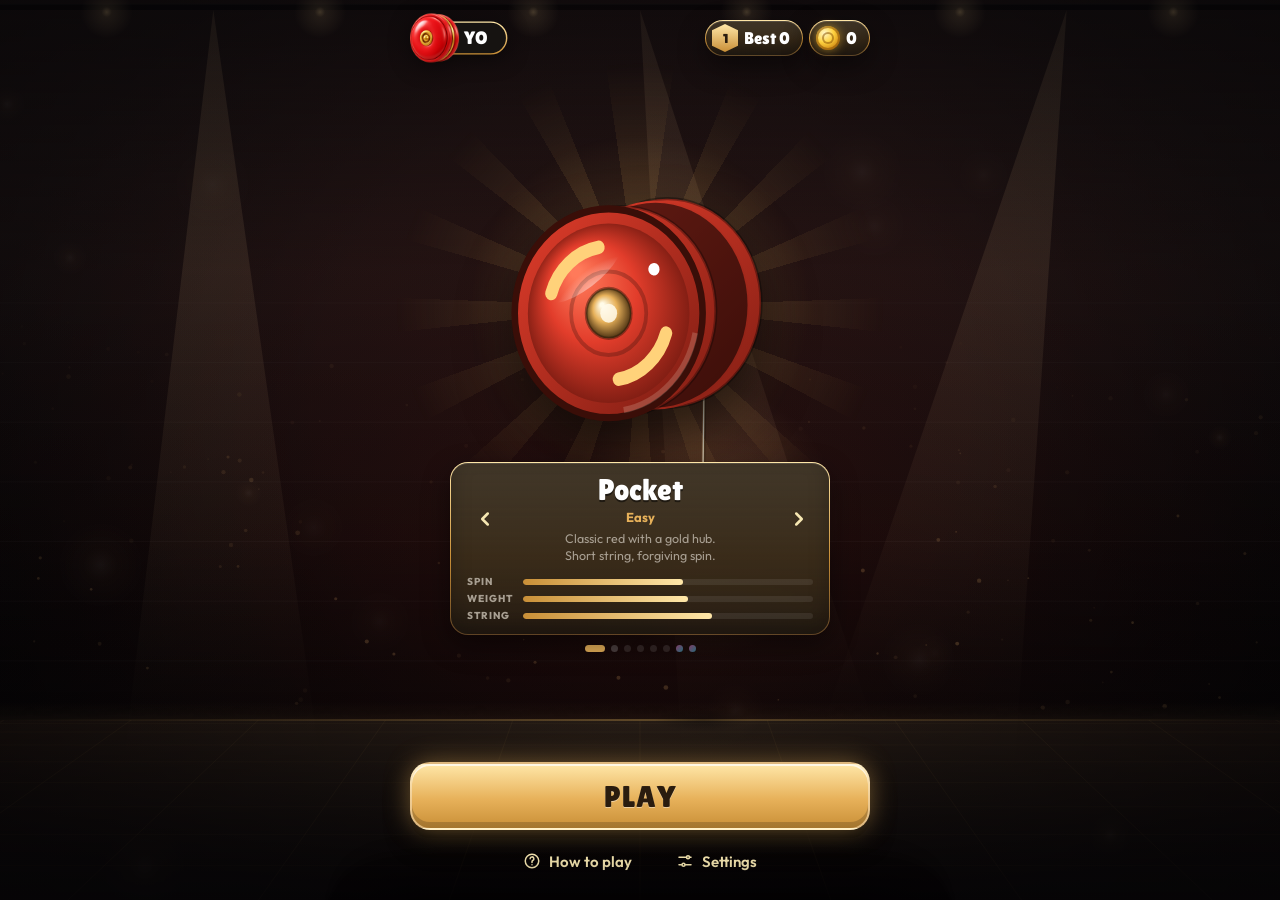
==== commit 879cc047: "Yo v3: side-on arm, arena themes, distinct yo-yos, Flower and Diamond specials Co-authored-by: Mello" ====
--- a/yoyo/index.html
+++ b/yoyo/index.html
@@ -16,198 +16,255 @@
 <link rel="icon" type="image/svg+xml" href="favicon.svg">
 <link rel="apple-touch-icon" href="assets/icon-180.png">
 <link rel="manifest" href="manifest.webmanifest">
-<link rel="preload" as="image" href="assets/toon.png">
 <link rel="preload" as="image" href="assets/arm.png">
 <link rel="preconnect" href="https://fonts.googleapis.com">
 <link rel="preconnect" href="https://fonts.gstatic.com" crossorigin>
-<link rel="stylesheet" href="https://fonts.googleapis.com/css2?family=Fraunces:ital,opsz,wght@0,9..144,560;0,9..144,650;1,9..144,560&family=Outfit:wght@400;500;600;700&display=swap">
+<link rel="stylesheet" href="https://fonts.googleapis.com/css2?family=Lilita+One&family=Fraunces:opsz,wght@9..144,650&family=Outfit:wght@400;500;600;700;800&display=swap">
 <style>
 :root{
-  --bg:#141210; --bg-deep:#09090b; --surface:#1b1815; --surface-2:#25201b; --line:rgba(231,177,90,.18);
-  --fg:#f6efe2; --muted:#a89f92; --gold:#e7b15a; --gold-hi:#ffe7a8; --gold-lo:#c98f37; --cream:#f6e7b2; --red:#e23d2b;
+  --bg-deep:#09090b; --fg:#f6efe2; --muted:#a89f92;
+  --accent:#e7b15a; --accent-hi:#ffe7a8; --accent-lo:#c98f37; --accent-rgb:231,177,90; --cream:#f6e7b2; --accent2:#e23d2b; --ink:#2a1c0e;
+  --panel:rgba(24,19,15,.82); --panel-2:rgba(40,32,25,.9);
   --sat:env(safe-area-inset-top,0px); --sab:env(safe-area-inset-bottom,0px); --sal:env(safe-area-inset-left,0px); --sar:env(safe-area-inset-right,0px);
   --ease:cubic-bezier(.2,.8,.2,1); --spring:cubic-bezier(.34,1.56,.64,1);
-  --display:"Fraunces",Georgia,serif; --ui:"Outfit",ui-sans-serif,system-ui,-apple-system,sans-serif;
+  --game:"Lilita One","Outfit",ui-sans-serif,system-ui,sans-serif; --ui:"Outfit",ui-sans-serif,system-ui,-apple-system,sans-serif;
 }
 *{box-sizing:border-box;-webkit-tap-highlight-color:transparent}
-html,body{margin:0;height:100%;background:var(--bg-deep);color:var(--fg);font-family:var(--ui);overflow:hidden;overscroll-behavior:none;
-  -webkit-user-select:none;user-select:none;-webkit-touch-callout:none;-webkit-font-smoothing:antialiased;touch-action:manipulation}
+html,body{margin:0;height:100%;background:var(--bg-deep);color:var(--fg);font-family:var(--ui);overflow:hidden;overscroll-behavior:none;-webkit-user-select:none;user-select:none;-webkit-touch-callout:none;-webkit-font-smoothing:antialiased;touch-action:manipulation}
 button{font:inherit;color:inherit;border:0;background:none;padding:0;cursor:pointer;touch-action:manipulation}
-button:focus-visible{outline:2px solid var(--gold);outline-offset:3px}
+button:focus-visible,input:focus-visible{outline:2px solid var(--accent);outline-offset:3px}
 #app{position:fixed;inset:0;overflow:hidden;background:var(--bg-deep)}
 #stage{position:absolute;inset:0;width:100%;height:100%;display:block;touch-action:none}
+#fx{position:absolute;inset:0;width:100%;height:100%;pointer-events:none;z-index:60}
 .tabular{font-variant-numeric:tabular-nums}
 .layer{position:absolute;inset:0;pointer-events:none}
-.layer>*{pointer-events:auto}
-
-/* ---------- glass + buttons ---------- */
-.glass{background:linear-gradient(180deg,rgba(38,33,28,.72),rgba(20,18,16,.72));-webkit-backdrop-filter:blur(14px) saturate(140%);backdrop-filter:blur(14px) saturate(140%);
-  box-shadow:inset 0 1px 0 rgba(255,255,255,.08),0 0 0 1px rgba(231,177,90,.14),0 10px 30px rgba(0,0,0,.35)}
-.icon-btn{width:48px;height:48px;border-radius:50%;display:grid;place-items:center;color:var(--cream);transition:transform .15s var(--ease),background .2s}
-.icon-btn:active{transform:scale(.92)}
+
+/* ---- themed frames ---- */
+.frame{position:relative;border:1.5px solid transparent;border-radius:18px;
+  background:linear-gradient(180deg,var(--panel-2),var(--panel)) padding-box,linear-gradient(180deg,var(--accent-hi),var(--accent-lo) 55%,rgba(var(--accent-rgb),.35)) border-box;
+  box-shadow:0 10px 28px rgba(0,0,0,.45),inset 0 1px 0 rgba(255,255,255,.12),inset 0 -10px 20px rgba(0,0,0,.25);-webkit-backdrop-filter:blur(10px);backdrop-filter:blur(10px)}
+.frame.round{border-radius:999px}
+.icon-btn{width:48px;height:48px;display:grid;place-items:center;color:var(--cream);transition:transform .15s var(--ease)}
+.icon-btn:active{transform:scale(.9)}
 .icon-btn svg{width:22px;height:22px}
-.btn-gold{height:64px;border-radius:999px;padding:0 28px;font-weight:700;font-size:20px;letter-spacing:.02em;color:#2a1c0e;
-  background:linear-gradient(180deg,var(--gold-hi),#d7a44a);box-shadow:0 0 28px rgba(231,177,90,.38),0 10px 24px rgba(0,0,0,.35),inset 0 2px 0 rgba(255,255,255,.7),inset 0 -8px 0 rgba(120,72,12,.28);
-  transition:transform .15s var(--ease),box-shadow .2s,filter .2s}
-.btn-gold:active{transform:translateY(2px) scale(.985);box-shadow:0 0 18px rgba(231,177,90,.3),inset 0 2px 0 rgba(255,255,255,.6),inset 0 -4px 0 rgba(120,72,12,.28)}
-.btn-ghost{height:48px;border-radius:999px;padding:0 18px;font-weight:600;font-size:15px;color:var(--cream);display:inline-flex;align-items:center;gap:8px;transition:transform .15s var(--ease)}
-.btn-ghost:active{transform:scale(.96)}
+.btn-main{height:64px;border-radius:20px;padding:0 28px;font-family:var(--game);font-size:26px;letter-spacing:.04em;color:var(--ink);text-shadow:0 1px 0 rgba(255,255,255,.45);
+  background:linear-gradient(180deg,var(--accent-hi),var(--accent) 55%,var(--accent-lo));border:2px solid rgba(255,255,255,.35);
+  box-shadow:0 0 26px rgba(var(--accent-rgb),.45),0 8px 0 rgba(0,0,0,.35),0 14px 26px rgba(0,0,0,.4),inset 0 2px 0 rgba(255,255,255,.7),inset 0 -6px 0 rgba(0,0,0,.18);transition:transform .12s var(--ease),box-shadow .12s,filter .2s}
+.btn-main:active{transform:translateY(5px);box-shadow:0 0 18px rgba(var(--accent-rgb),.35),0 3px 0 rgba(0,0,0,.35),0 8px 16px rgba(0,0,0,.4),inset 0 2px 0 rgba(255,255,255,.6),inset 0 -4px 0 rgba(0,0,0,.18)}
+.btn-main.alt{background:linear-gradient(180deg,#4a4038,#26201b);color:var(--cream);text-shadow:none;border-color:rgba(var(--accent-rgb),.45)}
+.btn-main:disabled{filter:grayscale(.85) brightness(.6)}
+.btn-ghost{height:46px;border-radius:999px;padding:0 18px;font-weight:600;font-size:15px;color:var(--cream);display:inline-flex;align-items:center;gap:8px;transition:transform .15s var(--ease)}
+.btn-ghost:active{transform:scale(.95)}
 .btn-ghost svg{width:18px;height:18px}
 
-/* ---------- HUD ---------- */
-#hud{opacity:0;transform:translateY(-6px);transition:opacity .35s var(--ease),transform .35s var(--ease)}
+/* ---- HUD ---- */
+#hud{opacity:0;transform:translateY(-8px);transition:opacity .35s var(--ease),transform .35s var(--ease)}
 #app.playing #hud{opacity:1;transform:none}
-#app:not(.playing) #hud *{pointer-events:none}
-.topbar{position:absolute;left:0;right:0;top:0;padding:calc(var(--sat) + 10px) calc(var(--sar) + 14px) 0 calc(var(--sal) + 14px);display:grid;grid-template-columns:48px 1fr 48px;align-items:start;pointer-events:none}
-.topbar>*{pointer-events:auto}
-.scorebox{justify-self:start;text-align:left;pointer-events:none;padding:0 0 0 12px}
-.scorebox .lbl{font-size:10px;letter-spacing:.24em;text-transform:uppercase;color:var(--gold);font-weight:600}
-.scorebox .val{font-family:var(--display);font-weight:650;font-size:40px;line-height:1;color:var(--cream);text-shadow:0 2px 18px rgba(231,177,90,.25);display:inline-block}
-.scorebox .val.bump{animation:bump .42s var(--spring)}
-.scorebox .sub{margin-top:6px;display:flex;gap:6px;justify-content:flex-start;flex-direction:row-reverse;width:max-content;align-items:center;font-size:12px;color:var(--muted);font-weight:500}
-.chip{height:24px;padding:0 10px;border-radius:999px;display:inline-flex;align-items:center;gap:5px;font-size:11px;font-weight:600;letter-spacing:.06em;color:var(--cream);background:rgba(255,255,255,.06);box-shadow:inset 0 0 0 1px rgba(231,177,90,.18)}
-.chip.combo{background:linear-gradient(180deg,#ffd98a,#d99a3a);color:#2a1c0e;box-shadow:0 0 14px rgba(231,177,90,.45);transform:scale(0);transition:transform .3s var(--spring)}
-.chip.combo.on{transform:scale(1)}
-.mode-btn{width:48px;height:48px;border-radius:50%;display:grid;place-items:center;font-size:10px;font-weight:700;letter-spacing:.06em;color:var(--cream);flex-direction:column}
-.mode-btn svg{width:20px;height:20px;margin-bottom:-2px}
-.tricks{display:flex;flex-wrap:nowrap;justify-content:center;gap:5px;padding:0 0 10px;pointer-events:none}
-.tricks .t{height:22px;padding:0 8px;border-radius:999px;font-size:10.5px;white-space:nowrap;font-weight:600;letter-spacing:.04em;display:inline-flex;align-items:center;color:rgba(246,239,226,.38);background:rgba(255,255,255,.035);box-shadow:inset 0 0 0 1px rgba(255,255,255,.06);transition:all .35s var(--ease)}
-.tricks .t.done{color:#2a1c0e;background:linear-gradient(180deg,#ffe2a0,#dba64e);box-shadow:0 0 12px rgba(231,177,90,.4);transform:translateY(-1px)}
-.toast{position:absolute;left:0;right:0;top:31%;text-align:center;pointer-events:none;opacity:0}
-.toast .n{font-family:var(--display);font-style:italic;font-weight:560;font-size:40px;color:var(--gold-hi);text-shadow:0 0 24px rgba(231,177,90,.55),0 2px 0 rgba(0,0,0,.4)}
-.toast .p{margin-top:2px;font-weight:700;font-size:15px;letter-spacing:.16em;color:var(--gold)}
-.toast.show{animation:toast 1.35s var(--ease) forwards}
-.toast.bad .n{color:#ff8a72;text-shadow:0 0 22px rgba(226,61,43,.5)}
-.bottombar{position:absolute;left:0;right:0;bottom:0;padding:0 calc(var(--sar) + 14px) calc(var(--sab) + 14px) calc(var(--sal) + 14px);pointer-events:none}
-.hint{text-align:center;font-size:14px;line-height:1.35;color:rgba(246,239,226,.8);min-height:38px;padding:0 12px 8px;display:flex;align-items:flex-end;justify-content:center;text-wrap:balance;transition:opacity .25s}
-.controls{display:grid;grid-template-columns:64px 1fr 64px;gap:12px;align-items:center;max-width:520px;margin:0 auto;pointer-events:none}
-.controls>*{pointer-events:auto}
-.gauge{width:64px;height:64px;position:relative;display:grid;place-items:center;border-radius:50%;pointer-events:none}
+#app:not(.playing) #hud *{pointer-events:none!important}
+.topbar{position:absolute;left:0;right:0;top:0;padding:calc(var(--sat) + 10px) calc(var(--sar) + 12px) 0 calc(var(--sal) + 12px);display:flex;gap:8px;align-items:flex-start;pointer-events:none}
+.topbar>button{pointer-events:auto;flex:none}
+.scorecard{position:relative;flex:1 1 auto;max-width:250px;min-width:0;padding:7px 12px 9px 10px;display:grid;grid-template-columns:auto 1fr;column-gap:10px;align-items:center}
+.lvl{grid-row:span 2;width:42px;height:46px;display:grid;place-items:center;font-family:var(--game);font-size:20px;color:var(--ink);line-height:1;
+  background:linear-gradient(180deg,var(--accent-hi),var(--accent-lo));clip-path:polygon(50% 0,100% 22%,100% 78%,50% 100%,0 78%,0 22%);text-align:center}
+.lvl small{display:block;font-size:9px;font-family:var(--ui);font-weight:800;letter-spacing:.08em;margin-bottom:-2px}
+.lvl.up{animation:lvlup .8s var(--spring)}
+.scoreline{display:flex;align-items:baseline;gap:8px;min-width:0}
+.score{font-family:var(--game);font-size:32px;white-space:nowrap;line-height:1;color:#fff;text-shadow:0 2px 0 rgba(0,0,0,.45),0 0 18px rgba(var(--accent-rgb),.45)}
+.score.bump{animation:bump .4s var(--spring)}
+.combo{font-family:var(--game);font-size:17px;color:#fff;position:absolute;right:-6px;top:-9px;z-index:2;padding:1px 8px 1px 20px;border-radius:999px;background:linear-gradient(180deg,#ff9a3c,#e2432b);box-shadow:0 0 14px rgba(255,120,40,.7);transform:scale(0);transition:transform .3s var(--spring)}
+.combo.on{transform:scale(1) rotate(4deg)}
+.combo::before{content:"";position:absolute;left:5px;top:-7px;width:12px;height:20px;border-radius:50% 50% 45% 45%/60% 60% 40% 40%;background:radial-gradient(circle at 50% 75%,#fff6b0,#ffc23d 35%,#ff6a1f 70%,transparent 72%);animation:flame .35s ease-in-out infinite alternate;filter:drop-shadow(0 0 6px #ff8a2a)}
+.combo.hot::before{transform:scale(1.4);top:-11px}
+.xp{height:7px;border-radius:4px;background:rgba(0,0,0,.45);box-shadow:inset 0 0 0 1px rgba(255,255,255,.08);overflow:hidden;margin-top:6px}
+.xp i{display:block;height:100%;width:0;border-radius:4px;background:linear-gradient(90deg,var(--accent-lo),var(--accent-hi));box-shadow:0 0 10px rgba(var(--accent-rgb),.7);transition:width .5s var(--ease)}
+.subline{grid-column:2;display:flex;justify-content:space-between;font-size:10.5px;font-weight:700;letter-spacing:.06em;color:var(--muted);margin-top:3px;text-transform:uppercase;white-space:nowrap;gap:8px;overflow:hidden}
+.spacer{flex:1}
+.coins{height:36px;padding:0 12px 0 6px;display:flex;align-items:center;gap:6px;font-family:var(--game);font-size:18px;color:#fff;pointer-events:none;flex:none}
+.coins.bump{animation:bump .4s var(--spring)}
+.coin{width:24px;height:24px;border-radius:50%;background:radial-gradient(circle at 35% 30%,#fff7c8,#ffd23f 40%,#d18a14 75%,#8c560a);box-shadow:inset 0 0 0 2px rgba(140,86,10,.6),0 0 10px rgba(255,200,60,.5);position:relative}
+.coin::after{content:"";position:absolute;inset:6px;border-radius:50%;box-shadow:inset 0 0 0 2px rgba(140,86,10,.55)}
+.mode-btn{width:48px;height:48px;display:grid;place-items:center;font-size:9px;font-weight:800;letter-spacing:.06em;color:var(--cream)}
+.mode-btn svg{width:19px;height:19px;margin-bottom:-3px}
+.toast{position:absolute;left:0;right:0;top:30%;text-align:center;pointer-events:none;opacity:0}
+.toast .n{font-family:var(--game);font-size:44px;line-height:1.05;color:#fff;-webkit-text-stroke:2px rgba(0,0,0,.55);paint-order:stroke fill;
+  background:linear-gradient(180deg,#fff,var(--accent-hi) 45%,var(--accent) 80%);-webkit-background-clip:text;background-clip:text;-webkit-text-fill-color:transparent;filter:drop-shadow(0 4px 0 rgba(0,0,0,.45)) drop-shadow(0 0 18px rgba(var(--accent-rgb),.6))}
+.toast .p{margin-top:4px;font-family:var(--game);font-size:22px;color:#fff;text-shadow:0 2px 0 rgba(0,0,0,.5)}
+.toast.show{animation:toast 1.4s var(--ease) forwards}
+.toast.bad .n{background:linear-gradient(180deg,#fff,#ffb3a3 50%,#ff6a4f);-webkit-background-clip:text;background-clip:text}
+.toast.big .n{font-size:54px}
+.bottombar{position:absolute;left:0;right:0;bottom:0;padding:0 calc(var(--sar) + 12px) calc(var(--sab) + 12px) calc(var(--sal) + 12px);pointer-events:none}
+.hint{text-align:center;font-size:14px;font-weight:500;line-height:1.35;color:rgba(255,255,255,.86);text-shadow:0 1px 3px rgba(0,0,0,.8);min-height:38px;padding:0 10px 8px;display:flex;align-items:flex-end;justify-content:center;text-wrap:balance}
+.tricks{display:flex;justify-content:center;gap:5px;padding:0 0 9px}
+.tricks .t{height:22px;padding:0 8px;border-radius:7px;font-size:10.5px;font-weight:800;letter-spacing:.05em;text-transform:uppercase;display:inline-flex;align-items:center;white-space:nowrap;color:rgba(255,255,255,.4);background:rgba(0,0,0,.4);box-shadow:inset 0 0 0 1px rgba(255,255,255,.08);transition:all .35s var(--spring)}
+.tricks .t.done{color:var(--ink);background:linear-gradient(180deg,var(--accent-hi),var(--accent-lo));box-shadow:0 0 12px rgba(var(--accent-rgb),.6);transform:translateY(-2px) scale(1.06)}
+.tray{max-width:540px;margin:0 auto;padding:10px;display:grid;grid-template-columns:62px 1fr 56px;gap:10px;align-items:center;pointer-events:auto;border-radius:26px}
+.gauge{width:62px;height:62px;position:relative;display:grid;place-items:center;border-radius:50%;background:rgba(0,0,0,.35)}
 .gauge svg{position:absolute;inset:0;transform:rotate(-90deg)}
-.gauge .v{font-family:var(--display);font-weight:650;font-size:18px;line-height:1;color:var(--cream);text-align:center}
-.gauge .v small{display:block;font-family:var(--ui);font-size:8.5px;letter-spacing:.18em;color:var(--muted);margin-top:2px;font-weight:600}
-#action{width:100%}
-#action .k{display:block;font-size:11px;letter-spacing:.14em;font-weight:600;opacity:.6;margin-top:-2px;text-transform:uppercase}
-#action.alt{background:linear-gradient(180deg,#3a332e,#1d1916);color:var(--cream);box-shadow:0 10px 24px rgba(0,0,0,.4),inset 0 1px 0 rgba(255,255,255,.14),inset 0 -6px 0 rgba(0,0,0,.4),0 0 0 1px rgba(231,177,90,.25)}
-
-/* ---------- Menu ---------- */
+.gauge .v{font-family:var(--game);font-size:20px;line-height:1;color:#fff;text-align:center}
+.gauge .v small{display:block;font-family:var(--ui);font-size:8px;letter-spacing:.16em;color:var(--muted);margin-top:1px;font-weight:800}
+#action{width:100%;height:62px;font-size:26px}
+#soundBtn{width:56px;height:56px;border-radius:18px;background:rgba(0,0,0,.35);box-shadow:inset 0 0 0 1px rgba(var(--accent-rgb),.3)}
+
+/* ---- Menu ---- */
 .screen{position:absolute;inset:0;display:flex;flex-direction:column;transition:opacity .45s var(--ease),transform .45s var(--ease),visibility 0s linear 0s}
-.screen.hidden{opacity:0;transform:scale(1.03);visibility:hidden;pointer-events:none;transition:opacity .35s var(--ease),transform .35s var(--ease),visibility 0s linear .35s}
-#menu{background:radial-gradient(120% 70% at 50% 42%,rgba(226,61,43,.10),transparent 60%),linear-gradient(180deg,rgba(9,9,11,.88),rgba(9,9,11,.62) 45%,rgba(9,9,11,.92));
-  -webkit-backdrop-filter:blur(10px);backdrop-filter:blur(10px);padding:calc(var(--sat) + 14px) calc(var(--sar) + 20px) calc(var(--sab) + 18px) calc(var(--sal) + 20px)}
+.screen.hidden{opacity:0;transform:scale(1.04);visibility:hidden;pointer-events:none;transition:opacity .35s var(--ease),transform .35s var(--ease),visibility 0s linear .35s}
+#menu{background:linear-gradient(180deg,rgba(6,5,7,.72),rgba(6,5,7,.25) 30%,rgba(6,5,7,.25) 60%,rgba(6,5,7,.85));padding:calc(var(--sat) + 12px) calc(var(--sar) + 18px) calc(var(--sab) + 16px) calc(var(--sal) + 18px)}
 .menu-inner{width:100%;max-width:460px;margin:0 auto;height:100%;display:flex;flex-direction:column}
-.brand{display:flex;align-items:center;gap:12px}
-.brand svg{height:56px;width:109px;flex:none}
-.best{margin-left:auto;text-align:right}
-.best .lbl{font-size:10px;letter-spacing:.22em;color:#e7c36a;text-transform:uppercase;font-weight:600}
-.best .val{font-family:var(--display);font-weight:650;font-size:30px;line-height:1;color:var(--cream)}
+.brand{display:flex;align-items:center;gap:8px}
+.brand svg{height:52px;width:101px;flex:none;filter:drop-shadow(0 4px 10px rgba(0,0,0,.5))}
+.brand .stats{margin-left:auto;display:flex;gap:6px;align-items:center}
+.pill{height:36px;padding:0 12px 0 6px;display:flex;align-items:center;gap:6px;font-family:var(--game);font-size:17px;color:#fff}
+.pill .lvl{width:26px;height:28px;font-size:13px}
 .hero{flex:1;min-height:0;display:flex;flex-direction:column;align-items:center;justify-content:center;position:relative;touch-action:pan-y}
-.hero-stage{position:relative;width:min(68vw,300px,38vh);aspect-ratio:1;display:grid;place-items:center}
-.hero-stage .halo{position:absolute;inset:-14%;border-radius:50%;background:radial-gradient(circle,rgba(231,177,90,.26),rgba(226,61,43,.08) 45%,transparent 68%);animation:breathe 4.2s ease-in-out infinite}
-.hero-stage canvas{position:relative;width:100%;height:100%;animation:float 3.6s ease-in-out infinite;filter:drop-shadow(0 24px 30px rgba(0,0,0,.55));transition:filter .3s}
-.hero-stage.locked canvas{filter:grayscale(1) brightness(.45) drop-shadow(0 24px 30px rgba(0,0,0,.55))}
-.hero-stage .lock{position:absolute;width:56px;height:56px;border-radius:50%;display:none;place-items:center;color:var(--cream)}
+.hero-stage{position:relative;width:min(64vw,290px,34vh);aspect-ratio:1;display:grid;place-items:center}
+.rays{position:absolute;inset:-38%;border-radius:50%;background:repeating-conic-gradient(from 0deg,rgba(var(--accent-rgb),.16) 0 8deg,transparent 8deg 22deg);-webkit-mask:radial-gradient(circle,#000 20%,transparent 68%);mask:radial-gradient(circle,#000 20%,transparent 68%);animation:spin 26s linear infinite}
+.halo{position:absolute;inset:-12%;border-radius:50%;background:radial-gradient(circle,rgba(var(--accent-rgb),.38),rgba(var(--accent-rgb),.08) 45%,transparent 68%);animation:breathe 4.2s ease-in-out infinite}
+.hero-stage canvas{position:relative;width:100%;height:100%;animation:float 3.6s ease-in-out infinite;filter:drop-shadow(0 26px 26px rgba(0,0,0,.6))}
+.hero-stage.locked canvas{filter:brightness(.42) saturate(.7) drop-shadow(0 26px 26px rgba(0,0,0,.6))}
+.hero-stage .lock{position:absolute;width:60px;height:60px;border-radius:50%;display:none;place-items:center;color:var(--cream)}
 .hero-stage.locked .lock{display:grid}
-.hero-stage.swap canvas{animation:swapin .45s var(--spring)}
-.picker{margin-top:14px;display:flex;align-items:center;gap:10px;width:100%;max-width:360px}
-.picker .info{flex:1;text-align:center;min-width:0}
-.picker .name{font-family:var(--display);font-weight:650;font-size:28px;line-height:1.05;color:var(--fg)}
-.picker .trait{margin-top:4px;font-size:13px;color:var(--gold);font-weight:500}
-.picker .blurb{margin-top:6px;font-size:13px;color:var(--muted);line-height:1.35;min-height:2.7em;text-wrap:balance}
+.hero-stage.swap canvas{animation:swapin .5s var(--spring)}
+.badge{position:absolute;top:2%;right:0;display:none;align-items:center;gap:5px;height:28px;padding:0 10px 0 8px;border-radius:999px;font-family:var(--game);font-size:14px;letter-spacing:.06em;color:#fff;
+  background:linear-gradient(135deg,#ff7ad9,#8f6bff 50%,#3ee0ff);box-shadow:0 0 18px rgba(170,120,255,.7),inset 0 1px 0 rgba(255,255,255,.6);transform:rotate(8deg);animation:badge 2.4s ease-in-out infinite}
+.badge svg{width:15px;height:15px}
+.hero-stage.special .badge{display:flex}
+.card{margin-top:10px;width:100%;max-width:380px;padding:12px 10px 12px;display:grid;grid-template-columns:44px 1fr 44px;gap:6px;align-items:center}
+.card .info{text-align:center;min-width:0}
+.card .name{font-family:var(--game);font-size:30px;line-height:1;color:#fff;text-shadow:0 2px 0 rgba(0,0,0,.5)}
+.card .trait{margin-top:4px;font-size:13px;font-weight:700;color:var(--accent)}
+.card .blurb{margin-top:5px;font-size:12.5px;color:var(--muted);line-height:1.35;min-height:2.7em;text-wrap:balance}
+.statsbars{grid-column:1/-1;display:grid;grid-template-columns:auto 1fr;gap:4px 10px;align-items:center;padding:6px 6px 0;font-size:10px;font-weight:800;letter-spacing:.1em;color:var(--muted)}
+.statsbars b{display:block;height:6px;border-radius:3px;background:rgba(255,255,255,.08);overflow:hidden}
+.statsbars b i{display:block;height:100%;border-radius:3px;background:linear-gradient(90deg,var(--accent-lo),var(--accent-hi));transition:width .45s var(--ease)}
+.card .redeem-cta{grid-column:1/-1;justify-self:center;display:none;margin-top:8px}
+.card.diamond-locked .redeem-cta{display:inline-flex}
 .dots{display:flex;gap:6px;justify-content:center;margin-top:10px}
-.dots i{width:6px;height:6px;border-radius:3px;background:rgba(246,239,226,.18);transition:all .3s var(--ease)}
-.dots i.on{width:18px;background:var(--gold)}
-.dots i.lk{background:rgba(246,239,226,.08)}
-.menu-actions{display:flex;flex-direction:column;gap:10px;padding-top:12px}
-.menu-actions .row{display:flex;gap:10px;justify-content:center}
-#play{width:100%}
-#play:disabled{filter:grayscale(.8) brightness(.7)}
-
-/* ---------- Sheets ---------- */
-.scrim{position:absolute;inset:0;background:rgba(0,0,0,.5);opacity:0;visibility:hidden;transition:opacity .3s var(--ease),visibility 0s linear .3s}
+.dots i{width:7px;height:7px;border-radius:4px;background:rgba(255,255,255,.22);transition:all .3s var(--ease)}
+.dots i.on{width:20px;background:var(--accent)}
+.dots i.sp{background:linear-gradient(135deg,#ff7ad9,#3ee0ff)}
+.menu-actions{display:flex;flex-direction:column;gap:8px;padding-top:12px}
+.menu-actions .row{display:flex;gap:8px;justify-content:center}
+#play{width:100%;height:68px;font-size:30px}
+
+/* ---- Sheets ---- */
+.scrim{position:absolute;inset:0;background:rgba(0,0,0,.55);opacity:0;visibility:hidden;transition:opacity .3s var(--ease),visibility 0s linear .3s;z-index:20}
 .scrim.on{opacity:1;visibility:visible;transition:opacity .3s var(--ease)}
-.sheet{position:absolute;left:0;right:0;bottom:0;margin:0 auto;max-width:520px;border-radius:28px 28px 0 0;padding:10px 20px calc(var(--sab) + 20px);transform:translateY(105%);transition:transform .42s var(--ease);background:linear-gradient(180deg,#221d19,#151210);box-shadow:0 -1px 0 rgba(231,177,90,.2),0 -20px 50px rgba(0,0,0,.5)}
+.sheet{position:absolute;left:0;right:0;bottom:0;margin:0 auto;max-width:520px;max-height:92%;overflow:auto;border-radius:28px 28px 0 0;padding:10px 20px calc(var(--sab) + 20px);transform:translateY(105%);transition:transform .42s var(--ease);z-index:21;
+  background:linear-gradient(180deg,var(--panel-2),rgba(14,11,9,.98));border-top:1.5px solid rgba(var(--accent-rgb),.6);box-shadow:0 -20px 50px rgba(0,0,0,.5)}
 .sheet.on{transform:none}
-.sheet .grab{width:40px;height:5px;border-radius:3px;background:rgba(255,255,255,.18);margin:0 auto 14px}
-.sheet h2{font-family:var(--display);font-weight:650;font-size:26px;margin:0 0 12px}
-.how{display:grid;gap:10px;margin:0 0 16px;padding:0;list-style:none}
-.how li{display:grid;grid-template-columns:44px 1fr;gap:12px;align-items:center;padding:10px 12px;border-radius:16px;background:rgba(255,255,255,.035);box-shadow:inset 0 0 0 1px rgba(255,255,255,.05)}
-.how .ic{width:44px;height:44px;border-radius:12px;display:grid;place-items:center;background:rgba(231,177,90,.12);color:var(--gold)}
+.sheet .grab{width:40px;height:5px;border-radius:3px;background:rgba(255,255,255,.2);margin:0 auto 12px}
+.sheet h2{font-family:var(--game);font-weight:400;font-size:30px;margin:0 0 10px;color:#fff}
+.how{display:grid;gap:8px;margin:0 0 14px;padding:0;list-style:none}
+.how li{display:grid;grid-template-columns:42px 1fr;gap:12px;align-items:center;padding:10px 12px;border-radius:16px;background:rgba(255,255,255,.04);box-shadow:inset 0 0 0 1px rgba(255,255,255,.06)}
+.how .ic{width:42px;height:42px;border-radius:12px;display:grid;place-items:center;background:rgba(var(--accent-rgb),.15);color:var(--accent)}
 .how .ic svg{width:22px;height:22px}
-.how b{display:block;font-weight:600;font-size:15px}
+.how b{display:block;font-weight:700;font-size:15px}
 .how span{font-size:13px;color:var(--muted);line-height:1.35}
-.set{display:flex;align-items:center;justify-content:space-between;min-height:56px;border-bottom:1px solid rgba(255,255,255,.06);font-size:16px;font-weight:500}
+.set{display:flex;align-items:center;justify-content:space-between;gap:12px;min-height:56px;border-bottom:1px solid rgba(255,255,255,.07);font-size:16px;font-weight:600}
 .set small{display:block;color:var(--muted);font-size:12.5px;font-weight:400;margin-top:2px}
+.set.col{flex-direction:column;align-items:stretch;padding:10px 0}
 .switch{width:52px;height:32px;border-radius:16px;background:#3a332c;position:relative;transition:background .25s;flex:none}
 .switch::after{content:"";position:absolute;top:3px;left:3px;width:26px;height:26px;border-radius:50%;background:#f6efe2;box-shadow:0 2px 6px rgba(0,0,0,.4);transition:transform .3s var(--spring)}
-.switch[aria-checked="true"]{background:linear-gradient(180deg,#f0c56f,#c98f37)}
+.switch[aria-checked="true"]{background:linear-gradient(180deg,var(--accent-hi),var(--accent-lo))}
 .switch[aria-checked="true"]::after{transform:translateX(20px)}
-.sheet .done{width:100%;margin-top:16px;height:56px;font-size:17px}
-.note{position:absolute;left:50%;bottom:calc(var(--sab) + 196px);transform:translate(-50%,-10px);opacity:0;max-width:86%;padding:10px 16px;border-radius:999px;font-size:13.5px;font-weight:500;color:var(--cream);transition:all .35s var(--ease);pointer-events:none;text-align:center}
+.themes{display:grid;grid-template-columns:repeat(3,1fr);gap:8px;margin-top:8px}
+.theme{border-radius:14px;padding:6px 6px 8px;font-size:12px;font-weight:700;text-align:center;background:rgba(255,255,255,.04);box-shadow:inset 0 0 0 1.5px rgba(255,255,255,.08);transition:transform .15s var(--ease)}
+.theme:active{transform:scale(.96)}
+.theme[aria-checked="true"]{box-shadow:inset 0 0 0 2px var(--accent),0 0 14px rgba(var(--accent-rgb),.4)}
+.theme i{display:block;height:44px;border-radius:9px;margin-bottom:6px}
+.redeem{display:flex;gap:8px;margin-top:8px}
+.redeem input{flex:1;min-width:0;height:50px;border-radius:14px;border:1.5px solid rgba(var(--accent-rgb),.45);background:rgba(0,0,0,.45);color:#fff;font:700 18px var(--ui);letter-spacing:.14em;text-transform:uppercase;padding:0 14px;outline:none;transition:border-color .2s,box-shadow .2s;-webkit-user-select:text;user-select:text}
+.redeem input::placeholder{color:rgba(255,255,255,.3);letter-spacing:.08em}
+.redeem input:focus{border-color:var(--accent);box-shadow:0 0 0 3px rgba(var(--accent-rgb),.25)}
+.redeem button{height:50px;padding:0 18px;border-radius:14px;font-size:19px}
+.redeem.shake{animation:shake .45s cubic-bezier(.36,.07,.19,.97)}
+.redeem.bad input{border-color:#ff6a4f;box-shadow:0 0 0 3px rgba(255,106,79,.22)}
+.rmsg{min-height:20px;margin-top:6px;font-size:13px;font-weight:600;color:var(--muted)}
+.rmsg.err{color:#ff8f78}.rmsg.ok{color:#8ff5ff}
+.sheet .done{width:100%;margin-top:14px;height:58px;font-size:24px}
+.note{position:absolute;left:50%;bottom:calc(var(--sab) + 205px);transform:translate(-50%,10px);opacity:0;max-width:88%;padding:10px 16px;font-size:13.5px;font-weight:600;color:#fff;transition:all .35s var(--ease);pointer-events:none;text-align:center;z-index:30}
 .note.on{opacity:1;transform:translate(-50%,0)}
+.celebrate{position:absolute;inset:0;display:grid;place-items:center;pointer-events:none;z-index:61;opacity:0}
+.celebrate.on{animation:celebrate 2.6s var(--ease) forwards}
+.celebrate div{text-align:center;font-family:var(--game);font-size:46px;line-height:1.05;color:#fff;-webkit-text-stroke:2px rgba(0,30,60,.5);paint-order:stroke fill;text-shadow:0 0 30px rgba(140,230,255,.9),0 4px 0 rgba(0,0,0,.4)}
+.celebrate small{display:block;font-family:var(--ui);font-weight:700;font-size:15px;letter-spacing:.18em;-webkit-text-stroke:0;color:#c9f6ff;margin-top:8px}
 
 @keyframes float{0%,100%{transform:translateY(-6px) rotate(-2deg)}50%{transform:translateY(6px) rotate(2deg)}}
-@keyframes breathe{0%,100%{opacity:.75;transform:scale(.96)}50%{opacity:1;transform:scale(1.04)}}
-@keyframes swapin{from{transform:scale(.8) rotate(-25deg);opacity:.2}to{transform:none;opacity:1}}
-@keyframes bump{0%{transform:scale(1)}40%{transform:scale(1.18)}100%{transform:scale(1)}}
-@keyframes toast{0%{opacity:0;transform:translateY(14px) scale(.85)}14%{opacity:1;transform:translateY(0) scale(1.06)}24%{transform:scale(1)}78%{opacity:1;transform:translateY(-6px)}100%{opacity:0;transform:translateY(-22px) scale(.98)}}
+@keyframes breathe{0%,100%{opacity:.75;transform:scale(.95)}50%{opacity:1;transform:scale(1.05)}}
+@keyframes spin{to{transform:rotate(360deg)}}
+@keyframes swapin{from{transform:scale(.6) rotate(-40deg);opacity:0}to{transform:none;opacity:1}}
+@keyframes bump{0%{transform:scale(1)}40%{transform:scale(1.22)}100%{transform:scale(1)}}
+@keyframes lvlup{0%{transform:scale(1)}30%{transform:scale(1.3) rotate(-8deg);filter:brightness(1.6)}100%{transform:scale(1)}}
+@keyframes flame{from{transform:scaleY(.9) translateY(1px) rotate(-4deg)}to{transform:scaleY(1.15) translateY(-1px) rotate(4deg)}}
+@keyframes badge{0%,100%{transform:rotate(8deg) scale(1)}50%{transform:rotate(4deg) scale(1.08)}}
+@keyframes toast{0%{opacity:0;transform:translateY(16px) scale(.6)}14%{opacity:1;transform:translateY(0) scale(1.12)}24%{transform:scale(1)}78%{opacity:1;transform:translateY(-6px)}100%{opacity:0;transform:translateY(-24px) scale(.96)}}
+@keyframes shake{10%,90%{transform:translateX(-2px)}20%,80%{transform:translateX(4px)}30%,50%,70%{transform:translateX(-7px)}40%,60%{transform:translateX(7px)}}
+@keyframes celebrate{0%{opacity:0;transform:scale(.4)}15%{opacity:1;transform:scale(1.12)}25%{transform:scale(1)}80%{opacity:1}100%{opacity:0;transform:scale(1.05)}}
 @media (prefers-reduced-motion:reduce){*{animation-duration:.01ms!important;transition-duration:.01ms!important}}
-@media (min-width:700px) and (min-height:600px){.scorebox .val{font-size:46px}.toast .n{font-size:48px}}
-@media (max-height:640px){.hero-stage{width:min(56vw,30vh)}.picker .blurb{display:none}.hint{min-height:0}}
+@media (max-height:700px){.card .blurb{display:none}.statsbars{display:none}}
+@media (max-width:430px){#xpTxt{display:none}}
+@media (max-width:360px){.scorecard{padding:6px 8px}.score{font-size:28px}.coins{display:none}}
 </style>
 </head>
 <body>
 <div id="app">
   <canvas id="stage" aria-label="Yo-yo playfield"></canvas>
 
-  <!-- In-game HUD -->
   <div id="hud" class="layer">
     <div class="topbar">
-      <button class="icon-btn glass" id="pauseBtn" aria-label="Menu"><svg viewBox="0 0 24 24" fill="none" stroke="currentColor" stroke-width="2.2" stroke-linecap="round"><path d="M5 7h14M5 12h14M5 17h14"/></svg></button>
-      <div class="scorebox" aria-live="polite">
-        <div class="lbl">Score</div>
-        <div class="val tabular" id="score">0</div>
-        <div class="sub"><span class="chip combo" id="combo">×1</span><span id="bestHud" class="tabular">Best 0</span></div>
+      <button class="icon-btn frame" id="pauseBtn" aria-label="Menu"><svg viewBox="0 0 24 24" fill="none" stroke="currentColor" stroke-width="2.6" stroke-linecap="round"><path d="M5 7h14M5 12h14M5 17h14"/></svg></button>
+      <div class="scorecard frame" aria-live="polite">
+        <div class="lvl" id="lvlHud"><div><small>LV</small><span>1</span></div></div>
+        <div class="scoreline"><span class="score tabular" id="score">0</span><span class="combo" id="combo">×1</span></div>
+        <div class="subline"><span id="bestHud">Best 0</span><span id="xpTxt">0/500 XP</span></div>
+        <div class="xp" style="grid-column:1/-1"><i id="xpBar"></i></div>
       </div>
-      <button class="mode-btn glass" id="modeBtn" aria-label="Control mode"></button>
+      <div class="spacer"></div>
+      <div class="coins frame round" id="coinsHud"><span class="coin"></span><span class="tabular" id="coinVal">0</span></div>
+      <button class="mode-btn frame" id="modeBtn" aria-label="Control mode"></button>
     </div>
     <div class="toast" id="toast"><div class="n"></div><div class="p"></div></div>
     <div class="bottombar">
       <div class="hint" id="hint"></div>
       <div class="tricks" id="tricks" aria-label="Tricks this throw"></div>
-      <div class="controls">
-        <div class="gauge glass" aria-label="Spin">
-          <svg viewBox="0 0 64 64"><circle cx="32" cy="32" r="27" fill="none" stroke="rgba(255,255,255,.08)" stroke-width="5"/><circle id="gaugeArc" cx="32" cy="32" r="27" fill="none" stroke="#e7b15a" stroke-width="5" stroke-linecap="round" stroke-dasharray="169.6" stroke-dashoffset="169.6"/></svg>
+      <div class="tray frame">
+        <div class="gauge" aria-label="Spin">
+          <svg viewBox="0 0 62 62"><circle cx="31" cy="31" r="26" fill="none" stroke="rgba(255,255,255,.1)" stroke-width="5"/><circle id="gaugeArc" cx="31" cy="31" r="26" fill="none" stroke="#e7b15a" stroke-width="5" stroke-linecap="round" stroke-dasharray="163.4" stroke-dashoffset="163.4"/></svg>
           <div class="v tabular"><span id="spinVal">0</span><small>SPIN</small></div>
         </div>
-        <button class="btn-gold" id="action">Throw</button>
-        <button class="icon-btn glass" id="soundBtn" aria-label="Sound" style="justify-self:end;width:56px;height:56px"></button>
+        <button class="btn-main" id="action">Throw</button>
+        <button class="icon-btn" id="soundBtn" aria-label="Sound"></button>
       </div>
     </div>
   </div>
 
-  <!-- Menu -->
   <div id="menu" class="screen">
     <div class="menu-inner">
       <div class="brand">
-        <svg viewBox="0 0 140 72" role="img" aria-label="Yo"><rect x="20" y="14" width="114" height="44" rx="22" fill="#161311" stroke="#e7b15a" stroke-width="1.6"/><image href="assets/toon.png" x="0" y="2" width="68" height="68"/><text x="92" y="44" text-anchor="middle" fill="#f6efe2" font-family="Outfit, ui-sans-serif, sans-serif" font-size="22" font-weight="700" letter-spacing="0.02em">YO</text></svg>
-        <div class="best"><div class="lbl">Best</div><div class="val tabular" id="bestMenu">0</div></div>
+        <svg viewBox="0 0 140 72" role="img" aria-label="Yo"><defs><linearGradient id="bg1" x1="0" y1="0" x2="0" y2="1"><stop offset="0" stop-color="#ffe7a8"/><stop offset="1" stop-color="#c98f37"/></linearGradient></defs><rect x="20" y="14" width="114" height="44" rx="22" fill="#161311" stroke="url(#bg1)" stroke-width="2"/><image href="assets/toon.png" x="0" y="2" width="68" height="68"/><text x="92" y="45" text-anchor="middle" fill="#fff" font-family="Lilita One, Outfit, sans-serif" font-size="25" letter-spacing="0.04em">YO</text></svg>
+        <div class="stats">
+          <div class="pill frame round"><div class="lvl" id="lvlMenu"><div><span>1</span></div></div><span>Best <span class="tabular" id="bestMenu">0</span></span></div>
+          <div class="pill frame round"><span class="coin"></span><span class="tabular" id="coinMenu">0</span></div>
+        </div>
       </div>
       <div class="hero" id="hero">
         <div class="hero-stage" id="heroStage">
-          <div class="halo"></div>
+          <div class="rays"></div><div class="halo"></div>
           <canvas id="heroCanvas" aria-label="Selected yo-yo"></canvas>
-          <div class="lock glass"><svg viewBox="0 0 24 24" width="24" height="24" fill="none" stroke="currentColor" stroke-width="2" stroke-linecap="round"><rect x="5" y="11" width="14" height="10" rx="2"/><path d="M8 11V8a4 4 0 0 1 8 0v3"/></svg></div>
+          <div class="lock frame round"><svg viewBox="0 0 24 24" width="26" height="26" fill="none" stroke="currentColor" stroke-width="2.2" stroke-linecap="round"><rect x="5" y="11" width="14" height="10" rx="2"/><path d="M8 11V8a4 4 0 0 1 8 0v3"/></svg></div>
+          <div class="badge"><svg viewBox="0 0 24 24" fill="#fff"><path d="M12 2l2.6 6.6L21 9.3l-5 4.6 1.4 6.9L12 17.3 6.6 20.8 8 13.9 3 9.3l6.4-.7z"/></svg>SPECIAL</div>
         </div>
-        <div class="picker">
-          <button class="icon-btn glass" id="prevYo" aria-label="Previous yo-yo"><svg viewBox="0 0 24 24" fill="none" stroke="currentColor" stroke-width="2.4" stroke-linecap="round" stroke-linejoin="round"><path d="m15 18-6-6 6-6"/></svg></button>
+        <div class="card frame" id="card">
+          <button class="icon-btn" id="prevYo" aria-label="Previous yo-yo"><svg viewBox="0 0 24 24" fill="none" stroke="currentColor" stroke-width="2.8" stroke-linecap="round" stroke-linejoin="round"><path d="m15 18-6-6 6-6"/></svg></button>
           <div class="info"><div class="name" id="yoName">Pocket</div><div class="trait" id="yoTrait">Easy</div><div class="blurb" id="yoBlurb"></div></div>
-          <button class="icon-btn glass" id="nextYo" aria-label="Next yo-yo"><svg viewBox="0 0 24 24" fill="none" stroke="currentColor" stroke-width="2.4" stroke-linecap="round" stroke-linejoin="round"><path d="m9 18 6-6-6-6"/></svg></button>
+          <button class="icon-btn" id="nextYo" aria-label="Next yo-yo"><svg viewBox="0 0 24 24" fill="none" stroke="currentColor" stroke-width="2.8" stroke-linecap="round" stroke-linejoin="round"><path d="m9 18 6-6-6-6"/></svg></button>
+          <div class="statsbars"><span>SPIN</span><b><i id="stSpin"></i></b><span>WEIGHT</span><b><i id="stMass"></i></b><span>STRING</span><b><i id="stStr"></i></b></div>
+          <button class="btn-ghost frame round redeem-cta" id="redeemCta"><svg viewBox="0 0 24 24" fill="none" stroke="currentColor" stroke-width="2" stroke-linecap="round" stroke-linejoin="round"><path d="M6 3h12l4 6-10 12L2 9z"/><path d="M2 9h20M12 21 8 9l4-6 4 6z"/></svg>Redeem code</button>
         </div>
         <div class="dots" id="dots"></div>
       </div>
       <div class="menu-actions">
-        <button class="btn-gold" id="play">Play</button>
+        <button class="btn-main" id="play">PLAY</button>
         <div class="row">
           <button class="btn-ghost" id="howBtn"><svg viewBox="0 0 24 24" fill="none" stroke="currentColor" stroke-width="2" stroke-linecap="round"><circle cx="12" cy="12" r="9"/><path d="M9.5 9a2.5 2.5 0 1 1 3.5 2.3c-.6.3-1 .9-1 1.6V14M12 17h.01"/></svg>How to play</button>
           <button class="btn-ghost" id="setBtn"><svg viewBox="0 0 24 24" fill="none" stroke="currentColor" stroke-width="2" stroke-linecap="round"><path d="M4 7h10M18 7h2M4 17h4M12 17h8"/><circle cx="16" cy="7" r="2"/><circle cx="10" cy="17" r="2"/></svg>Settings</button>
@@ -220,22 +277,35 @@
   <div class="sheet" id="howSheet" role="dialog" aria-label="How to play">
     <div class="grab"></div><h2>How to play</h2>
     <ul class="how">
-      <li><div class="ic"><svg viewBox="0 0 24 24" fill="none" stroke="currentColor" stroke-width="2" stroke-linecap="round" stroke-linejoin="round"><path d="M12 4v13m-5-5 5 5 5-5"/></svg></div><div><b>Throw</b><span>Tap, flick down, or press Throw. Side-flick for a Breakaway.</span></div></li>
-      <li><div class="ic"><svg viewBox="0 0 24 24" fill="none" stroke="currentColor" stroke-width="2" stroke-linecap="round"><path d="M4 12h16M8 8l-4 4 4 4M16 8l4 4-4 4"/></svg></div><div><b>Swing &amp; tricks</b><span>While it sleeps, drag to move your hand. Swing wide for Whip and Around the World, rock 3× for Rock the Baby, lower it to the floor to Walk the Dog.</span></div></li>
-      <li><div class="ic"><svg viewBox="0 0 24 24" fill="none" stroke="currentColor" stroke-width="2" stroke-linecap="round" stroke-linejoin="round"><path d="M12 20V7m-5 5 5-5 5 5"/></svg></div><div><b>Bind it home</b><span>Tap, flick up, or press Bind while the spin is hot for a clean bind. Each trick in a run raises the multiplier.</span></div></li>
-      <li><div class="ic"><svg viewBox="0 0 24 24" fill="none" stroke="currentColor" stroke-width="2" stroke-linecap="round"><rect x="7" y="2.5" width="10" height="19" rx="2.5"/><path d="M11 18h2"/></svg></div><div><b>Tilt mode (phones)</b><span>Tilt to move your hand, snap your wrist to throw and bind. Touch always works too.</span></div></li>
+      <li><div class="ic"><svg viewBox="0 0 24 24" fill="none" stroke="currentColor" stroke-width="2.2" stroke-linecap="round" stroke-linejoin="round"><path d="M12 4v13m-5-5 5 5 5-5"/></svg></div><div><b>Throw down</b><span>Flick down, tap, or press Throw. The yo-yo drops from your fingers. Flick at an angle for a Breakaway.</span></div></li>
+      <li><div class="ic"><svg viewBox="0 0 24 24" fill="none" stroke="currentColor" stroke-width="2.2" stroke-linecap="round"><path d="M4 12h16M8 8l-4 4 4 4M16 8l4 4-4 4"/></svg></div><div><b>Swing for tricks</b><span>While it sleeps, drag to move your hand. Swing wide for Whip and Around the World, rock 3× for Rock the Baby, lower it to the floor to Walk the Dog.</span></div></li>
+      <li><div class="ic"><svg viewBox="0 0 24 24" fill="none" stroke="currentColor" stroke-width="2.2" stroke-linecap="round" stroke-linejoin="round"><path d="M12 20V7m-5 5 5-5 5 5"/></svg></div><div><b>Bind it home</b><span>Flick up, tap, or press Bind while the spin is hot. Tricks in one run stack a combo, and points earn XP and coins.</span></div></li>
+      <li><div class="ic"><svg viewBox="0 0 24 24" fill="none" stroke="currentColor" stroke-width="2.2" stroke-linecap="round"><rect x="7" y="2.5" width="10" height="19" rx="2.5"/><path d="M11 18h2"/></svg></div><div><b>Tilt mode (phones)</b><span>Tilt to move your hand. Snap your wrist down to throw and up to bind. Touch always works too.</span></div></li>
     </ul>
-    <button class="btn-gold done" data-close>Got it</button>
+    <button class="btn-main done" data-close>GOT IT</button>
   </div>
   <div class="sheet" id="setSheet" role="dialog" aria-label="Settings">
     <div class="grab"></div><h2>Settings</h2>
-    <div class="set"><div>Sound<small>Synth whoosh, clicks and string hum</small></div><button class="switch" role="switch" id="swSound" aria-label="Sound"></button></div>
+    <div class="set col"><div>Theme<small>Change the arena and the colours</small></div><div class="themes" id="themes"></div></div>
+    <div class="set"><div>Sound<small>Whoosh, clicks and string hum</small></div><button class="switch" role="switch" id="swSound" aria-label="Sound"></button></div>
     <div class="set"><div>Haptics<small>Vibration on throws, tricks and binds</small></div><button class="switch" role="switch" id="swHaptic" aria-label="Haptics"></button></div>
-    <div class="set" id="tiltRow"><div>Tilt controls<small id="tiltSmall">Move with your phone. Needs motion access.</small></div><button class="switch" role="switch" id="swTilt" aria-label="Tilt controls"></button></div>
-    <div class="set" style="border:0"><div>Progress<small>Best score and unlocked yo-yos</small></div><button class="btn-ghost glass" id="resetProg" style="height:40px">Reset</button></div>
-    <button class="btn-gold done" data-close>Done</button>
+    <div class="set" id="tiltRow"><div>Tilt controls<small>Move with your phone. Needs motion access.</small></div><button class="switch" role="switch" id="swTilt" aria-label="Tilt controls"></button></div>
+    <div class="set col"><div>Redeem code<small>Have a code? Enter it to unlock a special yo-yo.</small></div>
+      <form class="redeem" id="redeemSet" autocomplete="off"><input type="text" inputmode="text" autocapitalize="characters" autocomplete="off" autocorrect="off" spellcheck="false" placeholder="Enter code" aria-label="Redeem code" maxlength="40"><button class="btn-main" type="submit">Redeem</button></form>
+      <div class="rmsg" id="redeemSetMsg"></div></div>
+    <div class="set" style="border:0"><div>Progress<small>Best, XP, coins and unlocks</small></div><button class="btn-ghost frame round" id="resetProg" style="height:40px">Reset</button></div>
+    <button class="btn-main done" data-close>DONE</button>
   </div>
-  <div class="note glass" id="note"></div>
+  <div class="sheet" id="redeemSheet" role="dialog" aria-label="Redeem code">
+    <div class="grab"></div><h2>Unlock Diamond</h2>
+    <p style="margin:-4px 0 4px;color:var(--muted);font-size:14px">Diamond can't be won in a challenge. Enter your code to unlock it for good.</p>
+    <form class="redeem" id="redeemCard" autocomplete="off"><input type="text" inputmode="text" autocapitalize="characters" autocomplete="off" autocorrect="off" spellcheck="false" placeholder="Enter code" aria-label="Redeem code" maxlength="40"><button class="btn-main" type="submit">Redeem</button></form>
+    <div class="rmsg" id="redeemCardMsg"></div>
+    <button class="btn-main alt done" data-close>CLOSE</button>
+  </div>
+  <div class="note frame round" id="note"></div>
+  <canvas id="fx"></canvas>
+  <div class="celebrate" id="celebrate"><div>DIAMOND<br>UNLOCKED!<small>NOW IN YOUR CASE</small></div></div>
 </div>
 <script>
 "use strict";
@@ -257,22 +327,53 @@
 ];
 const TRICK = Object.fromEntries(TRICKS.map((t) => [t.id, t]));
 const SHORT = { sleeper: "Sleep", breakaway: "Break", dog: "Dog", baby: "Baby", whip: "Whip", around: "Around", bind: "Bind" };
+// Each model has its own procedural art: body palette, finish, rim and cap design, and size.
 const YOYOS = [
-  { id: "pocket", name: "Pocket", trait: "Easy", blurb: "Short string, forgiving spin. The one in your pocket.", challenge: "", look: { hi: "#ff6a4a", mid: "#e23d2b", deep: "#7c1c12", stripe: "#2a0c08", hub: "#e7b15a", rim: "#2a0c08" }, spinDrag: 1, throwBoost: 1, dogEase: 1, swing: 1, mass: .82, string: .78, hard: false },
-  { id: "maple", name: "Maple", trait: "Short sleep", blurb: "A little heavier. Spin fades sooner, so bind early.", challenge: "", look: { hi: "#f0d2ae", mid: "#c48955", deep: "#6b4124", stripe: "#2a1a10", hub: "#e7b15a", rim: "#3a2416" }, spinDrag: 1.25, throwBoost: 1, dogEase: 1, swing: 1, mass: .96, string: .9, hard: false },
-  { id: "brass", name: "Brass", trait: "Heavy", blurb: "Long sleeps. A wild swing can tangle the string.", challenge: "Land a Sleeper", look: { hi: "#ffe1a3", mid: "#e7b15a", deep: "#a56b22", stripe: "#3a2a12", hub: "#f3efe6", rim: "#6b4a16" }, spinDrag: .6, throwBoost: 1.04, dogEase: 1, swing: .82, mass: 1.4, string: 1, hard: true },
-  { id: "hound", name: "Hound", trait: "Heavy roll", blurb: "Wide and heavy. Built to roll on the floor.", challenge: "Walk the Dog", look: { hi: "#e4d0b4", mid: "#8d6a45", deep: "#3e2a1c", stripe: "#1c140e", hub: "#c45a3a", rim: "#2a1c12" }, spinDrag: .9, throwBoost: 1, dogEase: .68, swing: .9, mass: 1.22, string: .94, hard: true },
-  { id: "orbit", name: "Orbit", trait: "Long string", blurb: "Long string, light body. A full loop, or a tangle.", challenge: "Around the World", look: { hi: "#f7f4ee", mid: "#d9d3c7", deep: "#6e6a72", stripe: "#e23d2b", hub: "#e7b15a", rim: "#2c2a32" }, spinDrag: .55, throwBoost: 1.08, dogEase: 1, swing: 1.2, mass: .86, string: 1.16, hard: true },
-  { id: "night", name: "Night", trait: "Contest weight", blurb: "The string can knot if you rush it.", challenge: "Clean Bind + 1,000 best", look: { hi: "#4a4440", mid: "#1c1815", deep: "#070605", stripe: "#e23d2b", hub: "#e7b15a", rim: "#e23d2b" }, spinDrag: .72, throwBoost: 1.14, dogEase: 1, swing: .94, mass: 1.16, string: 1.08, hard: true },
+  { id: "pocket", name: "Pocket", trait: "Easy", blurb: "Classic red with a gold hub. Short string, forgiving spin.", challenge: "",
+    look: { hi: "#ff7a5a", mid: "#e23d2b", deep: "#7c1c12", rim: "#3a0e08", accent: "#ffd27a", hub: "#e7b15a" }, finish: "gloss", cap: "stripes", rimStyle: "single", size: 1,
+    spinDrag: 1, throwBoost: 1, dogEase: 1, swing: 1, mass: .82, string: .78, hard: false },
+  { id: "maple", name: "Maple", trait: "Short sleep", blurb: "Lacquered hardwood. Spin fades sooner, so bind early.", challenge: "",
+    look: { hi: "#f3d2a6", mid: "#c48955", deep: "#6b4124", rim: "#3a2416", accent: "#7a4a26", hub: "#d9a25a" }, finish: "wood", cap: "rings", rimStyle: "single", size: 1,
+    spinDrag: 1.25, throwBoost: 1, dogEase: 1, swing: 1, mass: .96, string: .9, hard: false },
+  { id: "brass", name: "Brass", trait: "Heavy", blurb: "Machined brass. Long sleeps, but a wild swing can tangle it.", challenge: "Land a Sleeper",
+    look: { hi: "#fff0c0", mid: "#e2b158", deep: "#8a5a1c", rim: "#5a3a10", accent: "#fff8e0", hub: "#f3efe6" }, finish: "metal", cap: "engraved", rimStyle: "step", size: 1.06,
+    spinDrag: .6, throwBoost: 1.04, dogEase: 1, swing: .82, mass: 1.4, string: 1, hard: true },
+  { id: "hound", name: "Hound", trait: "Heavy roll", blurb: "Wide body with a rubber tyre. Built to roll on the floor.", challenge: "Walk the Dog",
+    look: { hi: "#d8c3a4", mid: "#8d6a45", deep: "#3e2a1c", rim: "#1a1410", accent: "#c45a3a", hub: "#c45a3a" }, finish: "matte", cap: "paw", rimStyle: "tyre", size: 1.16,
+    spinDrag: .9, throwBoost: 1, dogEase: .68, swing: .9, mass: 1.22, string: .94, hard: true },
+  { id: "orbit", name: "Orbit", trait: "Long string", blurb: "Pearl shell with an orbit ring. Light body, big loops.", challenge: "Around the World",
+    look: { hi: "#ffffff", mid: "#dcd6e8", deep: "#7d7890", rim: "#2c2a32", accent: "#e23d2b", hub: "#e7b15a" }, finish: "pearl", cap: "orbit", rimStyle: "thin", size: .92,
+    spinDrag: .55, throwBoost: 1.08, dogEase: 1, swing: 1.2, mass: .86, string: 1.16, hard: true },
+  { id: "night", name: "Night", trait: "Contest weight", blurb: "Gloss black with a red neon rim. The string can knot if you rush it.", challenge: "Clean Bind + 1,000 best",
+    look: { hi: "#4a4440", mid: "#1c1815", deep: "#050404", rim: "#ff2d3c", accent: "#ff2d3c", hub: "#e7b15a" }, finish: "gloss", cap: "star", rimStyle: "neon", size: 1,
+    spinDrag: .72, throwBoost: 1.14, dogEase: 1, swing: .94, mass: 1.16, string: 1.08, hard: true },
+  { id: "flower", name: "Flower", trait: "Special · Petal trail", blurb: "Pastel petals bloom on the caps and drift off as it spins.", challenge: "Rock the Baby 3 times", special: true, trail: "petal",
+    look: { hi: "#fff2f8", mid: "#f6b8d6", deep: "#c97aa8", rim: "#fde7f0", accent: "#c9b6ff", hub: "#ffe17a" }, finish: "pastel", cap: "petals", rimStyle: "scallop", size: 1,
+    spinDrag: .8, throwBoost: 1.04, dogEase: .9, swing: 1.1, mass: .9, string: 1, hard: false },
+  { id: "diamond", name: "Diamond", trait: "Special · Code only", blurb: "Faceted crystal that throws glints and a sparkle trail.", challenge: "Redeem a code", special: true, trail: "glint", codeOnly: true,
+    look: { hi: "#ffffff", mid: "#9fe6ff", deep: "#2a6fb0", rim: "#dfe8f2", accent: "#ffffff", hub: "#f4f7fb" }, finish: "gem", cap: "facets", rimStyle: "silver", size: 1.02,
+    spinDrag: .5, throwBoost: 1.12, dogEase: .85, swing: 1.05, mass: 1.08, string: 1.1, hard: false },
 ];
 const YO = Object.fromEntries(YOYOS.map((y) => [y.id, y]));
+// SHA-256 of the normalised code (whitespace removed, upper-cased). The plaintext is never stored here.
+const DIAMOND_HASH = "1b53348b10abe5c76d83800e6779462bfa4ef26f5dc467e4972ae405dfc9b23a";
+
+const THEMES = {
+  gold: { name: "Gold Arena", kind: "arena", css: { accent: "#e7b15a", hi: "#ffe7a8", lo: "#c98f37", rgb: "231,177,90", cream: "#f6e7b2", ink: "#2a1c0e", panel: "rgba(24,19,15,.82)", panel2: "rgba(44,35,26,.9)", bg: "#09090b" },
+    c: { wallTop: "#2a1d1c", wallMid: "#160f10", wallBot: "#0a0708", floorA: "#2a1a12", floorB: "#0d0807", line: "231,177,90", beam: "255,214,150", glow: "226,61,43", crowd: "255,200,120" }, swatch: "linear-gradient(135deg,#2a1d1c,#e7b15a)" },
+  neon: { name: "Neon Night", kind: "neon", css: { accent: "#3ef0ff", hi: "#c8fdff", lo: "#1aa0d0", rgb: "62,240,255", cream: "#e6fdff", ink: "#04202a", panel: "rgba(8,6,24,.82)", panel2: "rgba(24,14,48,.9)", bg: "#05030d" },
+    c: { wallTop: "#1b0a3a", wallMid: "#0c0620", wallBot: "#05030d", floorA: "#14062e", floorB: "#05020c", line: "255,63,209", beam: "62,240,255", glow: "255,63,209", crowd: "120,220,255" }, swatch: "linear-gradient(135deg,#1b0a3a,#ff3fd1 55%,#3ef0ff)" },
+  sunset: { name: "Sunset Park", kind: "park", css: { accent: "#ff9a5a", hi: "#ffe0b8", lo: "#e0643a", rgb: "255,154,90", cream: "#fff0dc", ink: "#3a1406", panel: "rgba(40,16,28,.78)", panel2: "rgba(70,30,44,.88)", bg: "#2a1030" },
+    c: { skyTop: "#3b1d5c", skyMid: "#c4507a", skyBot: "#ffad66", sun: "255,210,140", hillFar: "#7a3a6a", hillNear: "#4a2048", grassA: "#3f6a3a", grassB: "#1d3320", line: "255,220,150", beam: "255,200,140", glow: "255,120,80" }, swatch: "linear-gradient(160deg,#3b1d5c,#c4507a 50%,#ffad66)" },
+};
 
 /* ================= Storage ================= */
-const KEY = "yo-app-v2";
+const KEY = "yo-app-v3";
 const store = (() => {
-  let d = { selected: "pocket", best: 0, tricks: {}, sound: true, haptics: true, tilt: true };
+  let d = { selected: "pocket", best: 0, tricks: {}, sound: true, haptics: true, tilt: true, theme: "gold", xp: 0, level: 1, coins: 0, codes: {} };
+  try { const old = JSON.parse(localStorage.getItem("yo-app-v2") || "null"); if (old) Object.assign(d, old); } catch {}
   try { Object.assign(d, JSON.parse(localStorage.getItem(KEY) || "{}")); } catch {}
-  if (!YO[d.selected]) d.selected = "pocket";
+  if (!YO[d.selected]) d.selected = "pocket"; if (!THEMES[d.theme]) d.theme = "gold"; d.codes = d.codes || {}; d.tricks = d.tricks || {};
   return { d, save() { try { localStorage.setItem(KEY, JSON.stringify(d)); } catch {} } };
 })();
 function unlocked(id, d = store.d) {
@@ -283,9 +384,13 @@
     case "hound": return (t.dog || 0) >= 1;
     case "orbit": return (t.around || 0) >= 1;
     case "night": return (t.bind || 0) >= 1 && d.best >= 1000;
+    case "flower": return (t.baby || 0) >= 3;
+    case "diamond": return d.codes.diamond === true; // code only, never a challenge
   }
   return false;
 }
+if (!unlocked(store.d.selected)) store.d.selected = "pocket";
+const xpNeed = (lvl) => 400 + lvl * 250;
 
 /* ================= Haptics ================= */
 const canVibrate = typeof navigator.vibrate === "function";
@@ -330,6 +435,10 @@
     snap(f) { const t = clamp(f, .15, 1); tone(180 + t * 90, .07, "square", .03 + t * .03, 70); noise(.05, .04 + t * .05); },
     hit(f) { const t = clamp(f, .15, 1); if (t < .34) { noise(.04, .05); tone(160, .05, "sine", .03, 70); } else if (t < .68) { noise(.08, .1); tone(90, .1, "triangle", .06, 42); } else { noise(.14, .16); tone(58, .16, "sine", .09, 32); } },
     tangle() { noise(.12, .08); tone(90, .14, "square", .04, 50); },
+    coin() { tone(988, .06, "square", .025); setTimeout(() => tone(1319, .09, "square", .022), 55); },
+    level() { [523, 659, 784, 1047].forEach((f, i) => setTimeout(() => tone(f, .14, "triangle", .05), i * 80)); },
+    fanfare() { [659, 784, 988, 1319, 1568].forEach((f, i) => setTimeout(() => { tone(f, .22, "triangle", .05); tone(f * 2, .12, "sine", .02); }, i * 90)); },
+    err() { tone(220, .09, "square", .035, 160); setTimeout(() => tone(165, .12, "square", .03, 120), 90); },
     tension(v) {
       if (!ctx || !out) return;
       if (!hum) { if (v <= 0) return; const o = ctx.createOscillator(), f = ctx.createBiquadFilter(), g = ctx.createGain(); o.type = "sawtooth"; o.frequency.value = 46; f.type = "lowpass"; f.frequency.value = 120; g.gain.value = 0; o.connect(f); f.connect(g); g.connect(out); o.start(); hum = { o, g }; }
@@ -347,16 +456,16 @@
     spin: 64, angle: 0, pAngle: 0, rollDir: 1, onFloor: false, slack: false, tension: 0, score: 0, best: 0, combo: 0, throws: 0,
     scored: new Set(), events: [], particles: [], floaters: [], shake: 0, pendingThrow: 0, pendingSide: 0, pendingWrist: 0, pendingTug: false,
     peakAngle: 0, prevTheta: 0, unwrapped: 0, swingSide: 0, reversals: 0, swingPeak: 0, dogTravel: 0, lastX: 0, spinAtReturn: 0, manual: false,
-    snag: 0, tangled: false, cfg: YO.pocket, reduced: matchMedia("(prefers-reduced-motion: reduce)").matches,
+    snag: 0, tangled: false, punch: 0, cfg: YO.pocket, reduced: matchMedia("(prefers-reduced-motion: reduce)").matches,
   };
 }
 function layoutSim(S, w, h, ins) {
   S.w = Math.max(1, w); S.h = Math.max(1, h);
-  S.handBaseY = ins.top + clamp(h * .25, 150, 240);
+  S.handBaseY = ins.top + clamp(h * .28, 165, 250);
   S.floorY = h - ins.bottom - clamp(h * .2, 150, 180);
   const avail = Math.max(120, S.floorY - S.handBaseY);
   S.scale = clamp(avail / 520, .6, 1.4);
-  S.R = clamp(Math.min(w, h) * .068, 20, 38);
+  S.R = clamp(Math.min(w, h) * .066, 20, 38) * (S.cfg.size || 1);
   S.Lmin = S.R * 1.2 + 12;
   const room = avail - S.R;
   S.Lmax = Math.max(110, room * clamp(.8 * S.cfg.string, .55, .93));
@@ -385,7 +494,7 @@
 const theta = (S) => Math.atan2(S.yo.x - S.hand.x, S.yo.y - S.hand.y);
 
 function burst(S, x, y, n, kind) {
-  for (let i = 0; i < n && S.particles.length < 140; i++) {
+  for (let i = 0; i < n && S.particles.length < 240; i++) {
     const a = Math.random() * TAU, sp = (kind === "spark" ? 120 + Math.random() * 260 : 40 + Math.random() * 140) * S.scale, life = .35 + Math.random() * .45;
     S.particles.push({ x, y, vx: Math.cos(a) * sp, vy: Math.sin(a) * sp - 40 * S.scale, life, max: life, size: kind === "spark" ? 1.4 + Math.random() * 2 : 2 + Math.random() * 3, kind });
   }
@@ -399,7 +508,8 @@
   S.score += pts; bumpBest(S);
   S.events.push({ type: "trick", id, label: t.name, points: pts, combo: S.combo });
   burst(S, S.yo.x, S.yo.y, id === "bind" || id === "around" ? 26 : 14, "spark");
-  if (!S.reduced) S.shake = Math.max(S.shake, id === "bind" || id === "around" ? 7 : 3.5);
+  const big = id === "bind" || id === "around" || id === "whip" || S.combo >= 3;
+  if (!S.reduced) { S.shake = Math.max(S.shake, big ? 9 + Math.min(6, S.combo) : 4); S.punch = Math.max(S.punch, big ? .05 : .025); }
 }
 function flat(S, id, label, pts) {
   if (S.attract) return; S.score += pts; bumpBest(S);
@@ -552,18 +662,27 @@
   detectTricks(S);
 }
 function stepFx(S, dt) {
-  for (let i = S.particles.length - 1; i >= 0; i--) { const p = S.particles[i]; p.life -= dt; p.vy += (p.kind === "spark" ? 900 : 300) * S.scale * dt; p.vx *= Math.exp(-2 * dt); p.x += p.vx * dt; p.y += p.vy * dt; if (p.life <= 0) S.particles.splice(i, 1); }
+  for (let i = S.particles.length - 1; i >= 0; i--) {
+    const p = S.particles[i]; p.life -= dt;
+    const gr = p.kind === "spark" ? 900 : p.kind === "petal" ? 60 : p.kind === "glint" ? 0 : p.kind === "flame" ? -260 : p.kind === "confetti" ? 520 : 300;
+    p.vy += gr * S.scale * dt; p.vx *= Math.exp(-(p.kind === "petal" ? 1.2 : 2) * dt);
+    if (p.kind === "petal") { p.vx += Math.sin(S.time * 3 + p.seed) * 40 * dt; p.rot += p.vr * dt; }
+    if (p.kind === "confetti") p.rot += p.vr * dt;
+    p.x += p.vx * dt; p.y += p.vy * dt; if (p.life <= 0) S.particles.splice(i, 1);
+  }
+  S.punch *= Math.exp(-9 * dt);
   for (let i = S.floaters.length - 1; i >= 0; i--) { const f = S.floaters[i]; f.life -= dt; f.y -= 34 * S.scale * dt; if (f.life <= 0) S.floaters.splice(i, 1); }
   if (S.reduced) S.shake = 0; else if (S.shake > .15) S.shake *= Math.exp(-7 * dt); else S.shake = 0;
 }
 
 /* ================= App state ================= */
-const app = $("app"), cv = $("stage"), ctx = cv.getContext("2d", { alpha: false });
+const app = $("app"), cv = $("stage"), ctx = cv.getContext("2d", { alpha: false }), fxCv = $("fx");
 const S = newSim(); S.best = store.d.best; applyYoyo(S, store.d.selected);
 const fine = matchMedia("(pointer: fine)").matches, coarse = matchMedia("(pointer: coarse)").matches || "ontouchstart" in window;
 const inp = { x: 0, y: 0, touching: false, keys: new Set() };
 const tilt = { want: store.d.tilt && coarse, live: false, listening: false, base: null, calib: [], gx: 0, gy: 0, fx: 0, fy: 0, last: 0, peak: 0, armed: true, cool: 0 };
 let playing = false, W = 1, H = 1, DPR = 1, insets = { top: 0, bottom: 0, left: 0, right: 0 };
+let TH = THEMES[store.d.theme];
 
 /* ================= Layout / DPR ================= */
 const probe = document.createElement("div");
@@ -573,82 +692,139 @@
 function resize() {
   const r = app.getBoundingClientRect(); W = Math.max(1, r.width); H = Math.max(1, r.height);
   const cs = getComputedStyle(probe); insets = { top: parseFloat(cs.paddingTop) || 0, right: parseFloat(cs.paddingRight) || 0, bottom: parseFloat(cs.paddingBottom) || 0, left: parseFloat(cs.paddingLeft) || 0 };
-  // crisp: honour the real devicePixelRatio (the original capped it at 1.5 = blurry on 2x/3x phones), but cap total pixels
   DPR = Math.min(window.devicePixelRatio || 1, 3); if (W * H * DPR * DPR > 4.5e6) DPR = Math.sqrt(4.5e6 / (W * H));
   cv.width = Math.round(W * DPR); cv.height = Math.round(H * DPR);
+  fxCv.width = cv.width; fxCv.height = cv.height;
   const wasAttract = S.attract, ox = S.hand.x / (S.w || 1);
   layoutSim(S, W, H, insets);
   if (!wasAttract) { S.hand.x = ox * W; inp.x = S.hand.x; }
   if (!inp.touching) { inp.x = clamp(inp.x || W / 2, 0, W); inp.y = S.handBaseY; }
   buildBg(); snapPrev(S);
 }
+function rnd(seed) { let s = seed >>> 0; return () => ((s = (s * 1664525 + 1013904223) >>> 0) / 4294967296); }
+function rgba(rgb, a) { return `rgba(${rgb},${a})`; }
+
+/* ---- themed arena backdrops (static layer, cached) ---- */
 function buildBg() {
   bg = document.createElement("canvas"); bg.width = cv.width; bg.height = cv.height;
   const g = bg.getContext("2d"); g.setTransform(DPR, 0, 0, DPR, 0, 0);
-  let lg = g.createLinearGradient(0, 0, 0, H); lg.addColorStop(0, "#211a1e"); lg.addColorStop(.5, "#141113"); lg.addColorStop(1, "#0b0a0b");
-  g.fillStyle = lg; g.fillRect(0, 0, W, H);
-  // warm spotlight from above the hand
-  let rg = g.createRadialGradient(W / 2, S.handBaseY - 40, 10, W / 2, S.handBaseY + H * .25, H * .7);
-  rg.addColorStop(0, "rgba(255,214,150,.13)"); rg.addColorStop(.35, "rgba(231,177,90,.05)"); rg.addColorStop(1, "rgba(0,0,0,0)");
-  g.fillStyle = rg; g.fillRect(0, 0, W, H);
-  rg = g.createRadialGradient(W * .5, H * .62, 10, W * .5, H * .62, Math.max(W, H) * .55);
-  rg.addColorStop(0, "rgba(226,61,43,.10)"); rg.addColorStop(1, "rgba(0,0,0,0)"); g.fillStyle = rg; g.fillRect(0, 0, W, H);
-  // floor / stage
-  const fy = S.floorY;
-  lg = g.createLinearGradient(0, fy, 0, H); lg.addColorStop(0, "rgba(0,0,0,.0)"); lg.addColorStop(.02, "rgba(0,0,0,.28)"); lg.addColorStop(1, "rgba(0,0,0,.5)");
-  g.fillStyle = lg; g.fillRect(0, fy, W, H - fy);
-  lg = g.createLinearGradient(0, 0, W, 0); lg.addColorStop(0, "rgba(231,177,90,0)"); lg.addColorStop(.5, "rgba(231,177,90,.42)"); lg.addColorStop(1, "rgba(231,177,90,0)");
-  g.fillStyle = lg; g.fillRect(0, fy - .5, W, 1);
-  rg = g.createRadialGradient(W / 2, fy, 2, W / 2, fy, W * .55); rg.addColorStop(0, "rgba(231,177,90,.10)"); rg.addColorStop(1, "rgba(231,177,90,0)");
-  g.save(); g.translate(0, fy); g.scale(1, .12); g.translate(0, -fy); g.fillStyle = rg; g.fillRect(0, fy - W, W, W * 2); g.restore();
-  // vignette
-  rg = g.createRadialGradient(W / 2, H * .45, Math.min(W, H) * .35, W / 2, H * .45, Math.max(W, H) * .8);
-  rg.addColorStop(0, "rgba(0,0,0,0)"); rg.addColorStop(1, "rgba(0,0,0,.55)"); g.fillStyle = rg; g.fillRect(0, 0, W, H);
+  const c = TH.c, fy = S.floorY, R = rnd(7);
+  if (TH.kind === "park") {
+    let lg = g.createLinearGradient(0, 0, 0, fy); lg.addColorStop(0, c.skyTop); lg.addColorStop(.55, c.skyMid); lg.addColorStop(1, c.skyBot); g.fillStyle = lg; g.fillRect(0, 0, W, fy + 2);
+    const sx = W * .7, sy = fy - Math.min(H * .16, 150), sr = Math.min(W, H) * .13;
+    let rg = g.createRadialGradient(sx, sy, sr * .2, sx, sy, sr * 4); rg.addColorStop(0, rgba(c.sun, .55)); rg.addColorStop(1, rgba(c.sun, 0)); g.fillStyle = rg; g.fillRect(0, 0, W, fy);
+    rg = g.createRadialGradient(sx, sy - sr * .3, 0, sx, sy, sr); rg.addColorStop(0, "#fff6d8"); rg.addColorStop(1, "#ffc27a"); g.fillStyle = rg; g.beginPath(); g.arc(sx, sy, sr, 0, TAU); g.fill();
+    g.fillStyle = "rgba(255,230,240,.18)"; for (let i = 0; i < 6; i++) { const x = R() * W, y = fy * (.15 + R() * .45), w = 60 + R() * 120; g.beginPath(); g.ellipse(x, y, w, w * .22, 0, 0, TAU); g.ellipse(x + w * .4, y - 8, w * .5, w * .2, 0, 0, TAU); g.fill(); }
+    const hills = (col, base, amp, f, ph) => { g.fillStyle = col; g.beginPath(); g.moveTo(0, fy + 2); for (let x = 0; x <= W + 10; x += 10) g.lineTo(x, base - amp * (.5 + .5 * Math.sin(x * f + ph)) - amp * .3 * Math.sin(x * f * 2.7 + ph * 2)); g.lineTo(W, fy + 2); g.closePath(); g.fill(); };
+    hills(c.hillFar, fy - H * .05, H * .07, .012, 1); hills(c.hillNear, fy, H * .045, .02, 3);
+    g.fillStyle = "#2a1236"; for (let i = 0; i < 7; i++) { const x = (i + .5) / 7 * W + (R() - .5) * 30, h = 40 + R() * 50, y = fy - 4; g.fillRect(x - 2, y - h * .5, 4, h * .5); g.beginPath(); g.arc(x, y - h * .6, h * .28, 0, TAU); g.arc(x - h * .15, y - h * .45, h * .2, 0, TAU); g.arc(x + h * .15, y - h * .45, h * .2, 0, TAU); g.fill(); }
+    lg = g.createLinearGradient(0, fy, 0, H); lg.addColorStop(0, c.grassA); lg.addColorStop(1, c.grassB); g.fillStyle = lg; g.fillRect(0, fy, W, H - fy);
+    g.strokeStyle = "rgba(160,220,120,.35)"; g.lineWidth = 1.2; for (let x = 0; x < W; x += 4) { const h = 4 + R() * 9; g.beginPath(); g.moveTo(x, fy + 2); g.lineTo(x + (R() - .5) * 4, fy + 2 - h); g.stroke(); }
+    g.fillStyle = "rgba(240,200,150,.16)"; g.beginPath(); g.ellipse(W / 2, fy + (H - fy) * .55, W * .5, (H - fy) * .35, 0, 0, TAU); g.fill();
+  } else {
+    let lg = g.createLinearGradient(0, 0, 0, fy); lg.addColorStop(0, c.wallTop); lg.addColorStop(.6, c.wallMid); lg.addColorStop(1, c.wallBot); g.fillStyle = lg; g.fillRect(0, 0, W, fy + 2);
+    if (TH.kind === "neon") {
+      for (let i = 0; i < 90; i++) { g.fillStyle = `rgba(255,255,255,${.2 + R() * .6})`; g.fillRect(R() * W, R() * fy * .7, R() < .1 ? 2 : 1, R() < .1 ? 2 : 1); }
+      const sx = W / 2, sy = fy - Math.min(H * .12, 110), sr = Math.min(W * .34, 220);
+      const sun = document.createElement("canvas"); sun.width = sun.height = Math.ceil(sr * 2 * DPR); const sg = sun.getContext("2d"); sg.scale(DPR, DPR);
+      let gg = sg.createLinearGradient(0, 0, 0, sr * 2); gg.addColorStop(0, "#ffe06a"); gg.addColorStop(.5, "#ff6a8a"); gg.addColorStop(1, "#c43bff"); sg.fillStyle = gg; sg.beginPath(); sg.arc(sr, sr, sr, 0, TAU); sg.fill();
+      sg.globalCompositeOperation = "destination-out"; for (let k = 0; k < 9; k++) { const y = sr * (1 + k * .11), hgt = 2 + k * 1.6; sg.fillRect(0, y, sr * 2, hgt); }
+      g.save(); g.globalAlpha = .8; g.shadowColor = "#ff3fd1"; g.shadowBlur = 40; g.drawImage(sun, sx - sr, sy - sr, sr * 2, sr * 2); g.restore();
+      g.fillStyle = "#0a0518"; for (let x = 0; x < W;) { const bw = 18 + R() * 40, bh = 30 + R() * fy * .25; g.fillRect(x, fy - bh, bw - 2, bh); for (let wy = fy - bh + 6; wy < fy - 6; wy += 9) for (let wx = x + 4; wx < x + bw - 6; wx += 7) if (R() < .18) { g.fillStyle = R() < .5 ? "rgba(62,240,255,.7)" : "rgba(255,63,209,.7)"; g.fillRect(wx, wy, 3, 3); g.fillStyle = "#0a0518"; } x += bw; }
+    } else {
+      // arena bowl: tiered bleachers with crowd lights, truss with lamps
+      const top = fy * .42; lg = g.createLinearGradient(0, top, 0, fy); lg.addColorStop(0, "rgba(0,0,0,0)"); lg.addColorStop(1, "rgba(0,0,0,.55)"); g.fillStyle = lg; g.fillRect(0, top, W, fy - top);
+      for (let row = 0; row < 7; row++) { const y = top + (fy - top) * (row / 7); g.fillStyle = `rgba(255,255,255,${.025 + row * .004})`; g.fillRect(0, y, W, 1); }
+      for (let i = 0; i < 160; i++) { const y = top + R() * (fy - top - 10), a = .08 + R() * .35; g.fillStyle = rgba(c.crowd, a * (y - top) / (fy - top)); const r = .8 + R() * 1.6; g.beginPath(); g.arc(R() * W, y, r, 0, TAU); g.fill(); }
+      g.fillStyle = "rgba(0,0,0,.45)"; for (let x = -6; x < W + 6; x += 9) { const r = 5 + R() * 3; g.beginPath(); g.arc(x, fy - 3 - R() * 4, r, Math.PI, 0); g.fill(); }
+      const ty = insets.top + 4; g.fillStyle = "#0b0809"; g.fillRect(0, ty, W, 6); g.fillStyle = "rgba(255,255,255,.06)"; g.fillRect(0, ty, W, 1);
+      for (let i = 0; i < 6; i++) { const x = (i + .5) / 6 * W; const rg = g.createRadialGradient(x, ty + 8, 0, x, ty + 8, 26); rg.addColorStop(0, rgba(c.beam, .9)); rg.addColorStop(.2, rgba(c.beam, .35)); rg.addColorStop(1, rgba(c.beam, 0)); g.fillStyle = rg; g.fillRect(x - 26, ty - 18, 52, 52); }
+    }
+    let rg = g.createRadialGradient(W * .5, fy * .78, 10, W * .5, fy * .78, Math.max(W, H) * .55); rg.addColorStop(0, rgba(c.glow, .16)); rg.addColorStop(1, rgba(c.glow, 0)); g.fillStyle = rg; g.fillRect(0, 0, W, fy);
+    // stage floor in perspective
+    lg = g.createLinearGradient(0, fy, 0, H); lg.addColorStop(0, c.floorA); lg.addColorStop(1, c.floorB); g.fillStyle = lg; g.fillRect(0, fy, W, H - fy);
+    g.save(); g.beginPath(); g.rect(0, fy, W, H - fy); g.clip();
+    const vx = W / 2, vy = fy - (H - fy) * 1.6; g.strokeStyle = rgba(c.line, TH.kind === "neon" ? .5 : .13); g.lineWidth = TH.kind === "neon" ? 1.4 : 1;
+    for (let i = -14; i <= 14; i++) { g.beginPath(); g.moveTo(vx + i * W * .02, vy); g.lineTo(vx + i * W * .16, H + 40); g.stroke(); }
+    if (TH.kind !== "neon") for (let k = 1; k < 9; k++) { const y = fy + (H - fy) * (k / 9) ** 1.8; g.globalAlpha = .6; g.beginPath(); g.moveTo(0, y); g.lineTo(W, y); g.stroke(); g.globalAlpha = 1; }
+    rg = g.createRadialGradient(W / 2, fy + 10, 4, W / 2, fy + 10, W * .6); rg.addColorStop(0, rgba(c.beam, .16)); rg.addColorStop(1, rgba(c.beam, 0)); g.translate(0, fy); g.scale(1, .25); g.translate(0, -fy); g.fillStyle = rg; g.fillRect(0, fy - W, W, W * 2);
+    g.restore();
+  }
+  // stage edge
+  let lg = g.createLinearGradient(0, 0, W, 0); lg.addColorStop(0, rgba(c.line, 0)); lg.addColorStop(.5, rgba(c.line, .8)); lg.addColorStop(1, rgba(c.line, 0));
+  g.fillStyle = lg; g.fillRect(0, fy - 1, W, 2);
+  lg = g.createLinearGradient(0, fy - 18, 0, fy); lg.addColorStop(0, rgba(c.line, 0)); lg.addColorStop(1, rgba(c.line, .12)); g.fillStyle = lg; g.fillRect(0, fy - 18, W, 18);
+  const vg = g.createRadialGradient(W / 2, H * .45, Math.min(W, H) * .35, W / 2, H * .45, Math.max(W, H) * .8); vg.addColorStop(0, "rgba(0,0,0,0)"); vg.addColorStop(1, "rgba(0,0,0,.62)"); g.fillStyle = vg; g.fillRect(0, 0, W, H);
+}
+function drawLive(g, t) {
+  const c = TH.c, fy = S.floorY;
+  g.globalCompositeOperation = "lighter";
+  if (TH.kind !== "park") {
+    const ty = insets.top + 10, n = TH.kind === "neon" ? 4 : 3;
+    for (let i = 0; i < n; i++) {
+      const x0 = (i + .5) / n * W, a = Math.sin(t * .35 + i * 2.1) * .32 + (i - (n - 1) / 2) * .12, len = fy - ty + 40, spread = .13;
+      const col = TH.kind === "neon" ? (i % 2 ? "255,63,209" : c.beam) : c.beam;
+      const lg = g.createLinearGradient(x0, ty, x0 + Math.sin(a) * len, ty + Math.cos(a) * len); lg.addColorStop(0, rgba(col, .16)); lg.addColorStop(1, rgba(col, 0));
+      g.fillStyle = lg; g.beginPath(); g.moveTo(x0, ty); g.lineTo(x0 + Math.sin(a - spread) * len, ty + Math.cos(a - spread) * len); g.lineTo(x0 + Math.sin(a + spread) * len, ty + Math.cos(a + spread) * len); g.closePath(); g.fill();
+    }
+  }
+  if (TH.kind === "neon") { // scrolling synthwave grid
+    g.strokeStyle = "rgba(255,63,209,.35)"; g.lineWidth = 1.2; const N = 10, o = (t * .35) % 1;
+    for (let k = 0; k < N; k++) { const y = fy + (H - fy) * ((k + o) / N) ** 2; g.beginPath(); g.moveTo(0, y); g.lineTo(W, y); g.stroke(); }
+  }
+  for (const b of bokeh) { const x = ((b.x + Math.sin(t * b.s * 6 + b.p) * .03) % 1) * W, y = ((b.y - t * b.s * .3) % 1 + 1) % 1 * (TH.kind === "park" ? fy : H); g.globalAlpha = b.a; g.drawImage(glowSprite, x - b.r, y - b.r, b.r * 2, b.r * 2); }
+  g.globalAlpha = 1; g.globalCompositeOperation = "source-over";
 }
 
 /* ================= Assets ================= */
 function loadImg(src) { const i = new Image(); i.decoding = "async"; i.src = src; return i; }
-const armImg = loadImg("assets/arm.png"), toonImg = loadImg("assets/toon.png");
-// arm rig: the single arm.png is split at the wrist into a forearm (+ stretched sleeve) and a hand,
-// posed by a shoulder pivot + wrist rotation and driven by damped springs.
-const ARM_PINCH = { x: .962, y: .43 }; // string threads through the curled fingers
-const ARM_WRIST = { x: .72, y: .525 };  // narrowest point of the wrist in arm.png
+const armImg = loadImg("assets/arm.png");
+const bokeh = Array.from({ length: 18 }, () => ({ x: Math.random(), y: Math.random(), r: 8 + Math.random() * 34, s: .004 + Math.random() * .012, a: .025 + Math.random() * .05, p: Math.random() * TAU }));
+function makeGlow(rgb) { const c = document.createElement("canvas"); c.width = c.height = 64; const g = c.getContext("2d"); const r = g.createRadialGradient(32, 32, 0, 32, 32, 32); r.addColorStop(0, "rgba(255,245,225,1)"); r.addColorStop(.4, `rgba(${rgb},.38)`); r.addColorStop(1, `rgba(${rgb},0)`); g.fillStyle = r; g.fillRect(0, 0, 64, 64); return c; }
+let glowSprite = makeGlow(TH.css.rgb);
+const flameSprite = (() => { const c = document.createElement("canvas"); c.width = c.height = 64; const g = c.getContext("2d"); const r = g.createRadialGradient(32, 36, 0, 32, 32, 32); r.addColorStop(0, "rgba(255,250,210,1)"); r.addColorStop(.25, "rgba(255,200,60,.9)"); r.addColorStop(.55, "rgba(255,90,20,.5)"); r.addColorStop(1, "rgba(200,20,0,0)"); g.fillStyle = r; g.fillRect(0, 0, 64, 64); return c; })();
+/* ================= Arm rig (side-on view) ================= */
+// The arm enters from the left edge of the screen like your own arm seen from the side: sleeve off-screen,
+// fist in the middle, string hanging straight down from the fingers. Throwing flicks the wrist down and the
+// yo-yo drops away from the hand; binding jerks the fist up. arm.png is natively this side view.
+const ARM_PINCH = { x: .915, y: .47 }; // string exits from under the curled fingers
+const ARM_WRIST = { x: .72, y: .525 };
 let armParts = null;
 function buildArmParts() {
   if (armParts || !armImg.complete || !armImg.naturalWidth) return armParts;
   const w = armImg.naturalWidth, h = armImg.naturalHeight, wx = ARM_WRIST.x * w, f = .035 * w;
   const part = (stops) => { const c = document.createElement("canvas"); c.width = w; c.height = h; const g = c.getContext("2d"); g.drawImage(armImg, 0, 0); g.globalCompositeOperation = "destination-in"; const lg = g.createLinearGradient(0, 0, w, 0); for (const [x, a] of stops) lg.addColorStop(clamp(x / w, 0, 1), `rgba(0,0,0,${a})`); g.fillStyle = lg; g.fillRect(0, 0, w, h); return c; };
-  // pre-baked soft shadows (live shadowBlur on big rotated images was the main per-frame cost on 3× phones)
   const PAD = 40, shadowOf = (src) => { const c = document.createElement("canvas"); c.width = w + PAD * 2; c.height = h + PAD * 2; const g = c.getContext("2d");
     g.shadowColor = "#000"; g.shadowBlur = 26; g.shadowOffsetX = c.width + 10; g.drawImage(src, PAD - c.width - 10, PAD); return c; };
   const fore = part([[0, 1], [wx + f, 1], [wx + 2.2 * f, 0], [w, 0]]), hand = part([[0, 0], [wx - f, 0], [wx, 1], [w, 1]]);
+  for (const c of [fore, hand]) { // theme rim light baked onto the top edge (source-atop on the part's own canvas only)
+    const g = c.getContext("2d"); g.globalCompositeOperation = "source-atop"; const lg = g.createLinearGradient(0, 0, 0, h * .5);
+    lg.addColorStop(0, rgba(TH.c.beam, .26)); lg.addColorStop(1, rgba(TH.c.beam, 0)); g.fillStyle = lg; g.fillRect(0, 0, w, h); }
   armParts = { fore, hand, foreSh: shadowOf(fore), handSh: shadowOf(hand), pad: PAD };
   return armParts;
 }
-const rig = { ox: 0, oy: 0, vox: 0, voy: 0, bend: 0, vb: 0, af: Math.PI / 2 + .4, wind: null, t: 0, droop: 0 };
+const rig = { ox: 0, oy: 0, vox: 0, voy: 0, bend: 0, vb: 0, af: 0, wind: null, t: 0, droop: 0 };
 function rigReset() { Object.assign(rig, { ox: 0, oy: 0, vox: 0, voy: 0, bend: 0, vb: 0, wind: null, droop: 0 }); }
 function rigKick(dx, dy, db) { if (S.reduced) { dx *= .3; dy *= .3; db *= .3; } rig.vox += dx; rig.voy += dy; rig.vb += db; }
-// wind-up before the release: wrist cocks up and the hand lifts for ~85 ms, then the sim throw fires
+// bend > 0 = wrist flexes clockwise = fingers point down (the throwing flick). bend < 0 = wrist cocks up.
 function requestThrow(power, side = 0, wrist = 0, anticipate = true) {
   if (S.phase !== "held" || rig.wind || S.pendingThrow) return;
   if (!anticipate || S.reduced) { queueThrow(S, power, side, wrist); return; }
   rig.wind = { t: 0, dur: .085, power, side, wrist };
-  rigKick(-side * .08, -300 - power * 160, 7 + power * 4);
+  rigKick(-side * 40, -300 - power * 160, -(7 + power * 4)); // wind-up: hand lifts, wrist cocks back
 }
 function rigUpdate(dt) {
   rig.t += dt;
   if (rig.wind) { rig.wind.t += dt; if (rig.wind.t >= rig.wind.dur) { const w = rig.wind; rig.wind = null; queueThrow(S, w.power, w.side, w.wrist); } }
   const t = rig.t, sleeping = S.phase === "sleep", idle = S.phase === "held" || sleeping || S.phase === "dead";
-  // string direction relative to straight down: the wrist is pulled toward the yo-yo, more so under tension
-  const sDir = Math.atan2(S.yo.y - S.hand.y, S.yo.x - S.hand.x) - Math.PI / 2;
-  const follow = S.phase === "held" ? 0 : clamp(sDir, -1.3, 1.3) * (.22 + .38 * S.tension);
-  const lag = -clamp(S.hand.vx / 2600, -1, 1) * .24 - clamp(S.hand.vy / 2600, -1, 1) * .1; // wrist trails hand motion
-  rig.droop += ((S.phase === "dead" ? .12 : 0) - rig.droop) * (1 - Math.exp(-3 * dt));
+  const sDir = Math.atan2(S.yo.y - S.hand.y, S.yo.x - S.hand.x) - Math.PI / 2; // 0 = string straight down
+  const follow = S.phase === "held" ? 0 : -clamp(sDir, -1.3, 1.3) * (.18 + .3 * S.tension); // fist tips toward the yo-yo
+  const lag = clamp(-S.hand.vy / 2600, -1, 1) * .16 + clamp(S.hand.vx / 2600, -1, 1) * .06;
+  rig.droop += ((S.phase === "dead" ? .14 : 0) - rig.droop) * (1 - Math.exp(-3 * dt));
   const breathe = idle && !S.reduced ? 1 : .25;
-  const tb = clamp(follow + lag + Math.sin(t * 1.25) * .04 * breathe + (S.phase === "return" ? -.08 : 0) - rig.droop, -.95, .95);
-  const tx = Math.sin(t * .8) * 1.4 * breathe + (sleeping ? Math.sin(t * .45) * 1.2 : 0);
-  const ty = Math.sin(t * 1.7) * 1.7 * breathe + S.tension * 4 + rig.droop * 30;
-  // semi-implicit Euler, sub-stepped: underdamped springs give overshoot then settle (never snap)
+  const tb = clamp(follow + lag + Math.sin(t * 1.25) * .035 * breathe + (S.phase === "return" ? -.1 : 0) + rig.droop + S.tension * .05, -.95, .95);
+  const tx = Math.sin(t * .8) * 1.6 * breathe + (sleeping ? Math.sin(t * .45) * 1.4 : 0);
+  const ty = Math.sin(t * 1.7) * 1.8 * breathe + S.tension * 4 + rig.droop * 26;
   let n = Math.ceil(dt / (1 / 240)); const h = dt / Math.max(1, n);
   const kp = 240, cp = 2 * .42 * Math.sqrt(kp), kb = 200, cb = 2 * .48 * Math.sqrt(kb);
   while (n-- > 0) {
@@ -656,178 +832,221 @@
     rig.vb += (kb * (tb - rig.bend) - cb * rig.vb) * h;
     rig.ox += rig.vox * h; rig.oy += rig.voy * h; rig.bend += rig.vb * h;
   }
-  rig.ox = clamp(rig.ox, -26, 26); rig.oy = clamp(rig.oy, -40, 44); rig.bend = clamp(rig.bend, -1.05, 1.05);
+  rig.ox = clamp(rig.ox, -26, 26); rig.oy = clamp(rig.oy, -40, 44); rig.bend = clamp(rig.bend, -1, 1);
 }
 function rigEvent(e) {
+  const sx = Math.sign(S.yo.vx || 1);
   switch (e.type) {
-    case "throw": rigKick(S.rollDir * 60, 620 + e.power * 520, -(10 + e.power * 8)); break; // downward flick + follow-through
-    case "tug": rigKick(0, -950, 9); break;            // sharp upward jerk, wrist snaps back
-    case "catch": rigKick(0, e.clean ? 420 : 260, e.clean ? -6 : -3); break; // yo-yo smacks into the palm
-    case "sleep": rigKick(0, 220, -3); break;           // string goes taut at the bottom
-    case "snap": rigKick(0, 260 * e.force, -4 * e.force); break;
-    case "hit": rigKick(0, 90 * e.force, -2); break;
-    case "die": rigKick(0, 160, 2); break;
-    case "tangle": rigKick(80, 120, 6); break;
+    case "throw": rigKick(S.rollDir * 40, 620 + e.power * 520, 10 + e.power * 8); break; // flick down + follow-through
+    case "tug": rigKick(0, -950, -9); break;           // sharp upward jerk, wrist snaps up
+    case "catch": rigKick(0, e.clean ? 420 : 260, e.clean ? 6 : 3); break;
+    case "sleep": rigKick(0, 220, 3); break;
+    case "snap": rigKick(0, 260 * e.force, 4 * e.force); break;
+    case "hit": rigKick(0, 90 * e.force, 2); break;
+    case "die": rigKick(0, 160, -2); break;
+    case "tangle": rigKick(80, 120, -6); break;
     case "trick":
-      if (e.id === "around") rigKick(Math.sign(S.yo.vx || 1) * 260, -180, Math.sign(S.yo.vx || 1) * -9);
-      else if (e.id === "whip") rigKick(Math.sign(S.yo.vx || 1) * 180, 120, -7);
-      else if (e.id === "baby") rigKick(-Math.sign(S.yo.x - S.hand.x || 1) * 200, -60, 6);
-      else if (e.id === "dog") rigKick(0, 140, -4);
+      if (e.id === "around") rigKick(sx * 260, -180, sx * 9);
+      else if (e.id === "whip") rigKick(sx * 180, 120, sx * 7);
+      else if (e.id === "baby") rigKick(-Math.sign(S.yo.x - S.hand.x || 1) * 200, -60, -6);
+      else if (e.id === "dog") rigKick(0, 140, 4);
       break;
   }
 }
-const bokeh = Array.from({ length: 18 }, () => ({ x: Math.random(), y: Math.random(), r: 8 + Math.random() * 34, s: .004 + Math.random() * .012, a: .025 + Math.random() * .05, p: Math.random() * TAU }));
-const glowSprite = (() => { const c = document.createElement("canvas"); c.width = c.height = 64; const g = c.getContext("2d"); const r = g.createRadialGradient(32, 32, 0, 32, 32, 32); r.addColorStop(0, "rgba(255,226,170,1)"); r.addColorStop(.4, "rgba(231,177,90,.35)"); r.addColorStop(1, "rgba(231,177,90,0)"); g.fillStyle = r; g.fillRect(0, 0, 64, 64); return c; })();
-
-/* ---- toon recolor for the menu (ported from the original) ---- */
-let toonBase = null; const toonCache = new Map();
-function hex(h) { const n = parseInt(h.slice(1), 16); return [n >> 16 & 255, n >> 8 & 255, n & 255]; }
-function prepToon() {
-  if (toonBase || !toonImg.complete || !toonImg.naturalWidth) return toonBase;
-  const c = document.createElement("canvas"); c.width = toonImg.naturalWidth; c.height = toonImg.naturalHeight;
-  const g = c.getContext("2d"); g.drawImage(toonImg, 0, 0); const d = g.getImageData(0, 0, c.width, c.height).data, body = new Uint8Array(d.length / 4);
-  for (let i = 0, p = 0; p < d.length; p += 4, i++) {
-    const r = d[p], gg = d[p + 1], b = d[p + 2]; if (d[p + 3] < 20) continue;
-    const gold = r > 160 && gg > 140 && b < 130 && gg > b + 40, lum = (r + gg + b) / 3;
-    if (!(gold || lum < 46) && r > gg + 12 && r > b + 12) body[i] = 1;
-  }
-  return (toonBase = { w: c.width, h: c.height, d, body });
-}
-function toonFor(id) {
-  if (toonCache.has(id)) return toonCache.get(id);
-  const T = prepToon(); if (!T) return null;
-  if (id === "pocket") { toonCache.set(id, toonImg); return toonImg; }
-  const look = YO[id].look, deep = hex(look.deep), mid = hex(look.mid), hi = hex(look.hi);
-  const c = document.createElement("canvas"); c.width = T.w; c.height = T.h; const g = c.getContext("2d"), im = g.createImageData(T.w, T.h), o = im.data;
-  for (let i = 0, p = 0; p < T.d.length; p += 4, i++) {
-    let r = T.d[p], gg = T.d[p + 1], b = T.d[p + 2];
-    if (T.body[i]) { const l = clamp(((.3 * r + .59 * gg + .11 * b) / 255 - .1) / .72, 0, 1); const [A, B, t] = l < .55 ? [deep, mid, l / .55] : [mid, hi, (l - .55) / .45]; r = lerp(A[0], B[0], t); gg = lerp(A[1], B[1], t); b = lerp(A[2], B[2], t); }
-    o[p] = r; o[p + 1] = gg; o[p + 2] = b; o[p + 3] = T.d[p + 3];
-  }
-  g.putImageData(im, 0, 0); toonCache.set(id, c); return c;
-}
-
-/* ================= Rendering ================= */
-function drawYoyo(g, x, y, R, look, ang, omega, frameDt, hot, alpha = 1) {
-  g.save(); g.globalAlpha = alpha; g.translate(x, y);
-  // rim (side wall)
-  let lg = g.createLinearGradient(-R, -R, R, R); lg.addColorStop(0, look.mid); lg.addColorStop(1, look.deep);
-  g.beginPath(); g.arc(0, 0, R, 0, TAU); g.fillStyle = lg; g.fill();
-  g.lineWidth = Math.max(1.2, R * .07); g.strokeStyle = look.rim; g.stroke();
-  // face (concave dish)
-  let rg = g.createRadialGradient(-R * .35, -R * .4, R * .05, 0, 0, R * .92);
-  rg.addColorStop(0, look.hi); rg.addColorStop(.5, look.mid); rg.addColorStop(1, look.deep);
-  g.beginPath(); g.arc(0, 0, R * .86, 0, TAU); g.fillStyle = rg; g.fill();
-  // rotating graphics with motion blur
-  const sweep = Math.min(Math.abs(omega) * frameDt, 2.4), dir = Math.sign(omega) || 1, n = sweep < .08 ? 1 : Math.min(14, Math.ceil(sweep / .1));
-  g.save(); g.beginPath(); g.arc(0, 0, R * .84, 0, TAU); g.clip();
-  for (let i = 0; i < n; i++) {
-    const a = ang - dir * sweep * (i / n); g.globalAlpha = alpha * (n === 1 ? 1 : 1.6 / n);
-    g.rotate(0); g.save(); g.rotate(a);
-    g.strokeStyle = look.stripe; g.lineWidth = R * .13; g.lineCap = "round";
-    g.beginPath(); g.arc(0, 0, R * .66, -.55, .55); g.stroke();
-    g.beginPath(); g.arc(0, 0, R * .66, Math.PI - .55, Math.PI + .55); g.stroke();
-    g.fillStyle = look.hub; g.beginPath(); g.arc(0, -R * .66, R * .07, 0, TAU); g.fill();
-    g.restore();
-  }
-  g.restore(); g.globalAlpha = alpha;
-  if (sweep > 1.2) { g.beginPath(); g.arc(0, 0, R * .66, 0, TAU); g.strokeStyle = look.stripe; g.globalAlpha = alpha * clamp((sweep - 1.2) / 1.2, 0, .35); g.lineWidth = R * .13; g.stroke(); g.globalAlpha = alpha; }
-  // inner groove
-  g.beginPath(); g.arc(0, 0, R * .42, 0, TAU); g.strokeStyle = "rgba(0,0,0,.28)"; g.lineWidth = R * .05; g.stroke();
-  // hub
-  rg = g.createRadialGradient(-R * .07, -R * .08, R * .02, 0, 0, R * .26);
-  rg.addColorStop(0, "#fff6d6"); rg.addColorStop(.45, look.hub); rg.addColorStop(1, "#6e4512");
-  g.beginPath(); g.arc(0, 0, R * .25, 0, TAU); g.fillStyle = rg; g.fill();
-  g.lineWidth = Math.max(1, R * .035); g.strokeStyle = "rgba(60,36,10,.6)"; g.stroke();
-  g.beginPath(); g.arc(0, 0, R * .1, 0, TAU); g.fillStyle = "rgba(255,248,230,.85)"; g.fill();
-  // fixed specular gloss
-  g.save(); g.rotate(-.6); rg = g.createRadialGradient(0, -R * .56, 0, 0, -R * .56, R * .5);
-  rg.addColorStop(0, "rgba(255,255,255,.55)"); rg.addColorStop(1, "rgba(255,255,255,0)"); g.fillStyle = rg; g.scale(1, .45); g.beginPath(); g.arc(0, -R * 1.25, R * .55, 0, TAU); g.fill(); g.restore();
-  g.beginPath(); g.arc(0, 0, R * .94, .2, 1.4); g.strokeStyle = "rgba(255,240,220,.18)"; g.lineWidth = R * .06; g.stroke();
-  if (hot > 0) { g.globalCompositeOperation = "lighter"; g.globalAlpha = alpha * hot * .5; g.beginPath(); g.arc(0, 0, R * 1.02, 0, TAU); g.strokeStyle = "#ffd98a"; g.lineWidth = R * .05; g.stroke(); }
-  g.restore();
-}
+function armGeom() { const iw = armImg.naturalWidth || 1100, ih = armImg.naturalHeight || 389, len = clamp(Math.min(W, H) * .85, 260, 420); return { iw, ih, len, th: len * ih / iw }; }
 function drawArm(g, px, py) {
   const parts = buildArmParts(); if (!parts) return;
-  const iw = armImg.naturalWidth, ih = armImg.naturalHeight;
-  const len = clamp(S.handBaseY * 1.3 + 70, 230, 440), th = len * ih / iw;
+  const { iw, ih, len, th } = armGeom();
   const wx = ARM_WRIST.x * len, wy = ARM_WRIST.y * th, dx = (ARM_PINCH.x - ARM_WRIST.x) * len, dy = (ARM_PINCH.y - ARM_WRIST.y) * th;
-  // shoulder pivot sits off-screen up and to the right; the forearm aims from it toward the wrist (reaches in from the upper right, clear of the score)
-  const dir0 = Math.PI / 2 + .4, D = len * 1.15, ax = W / 2 - D * Math.cos(dir0), ay = S.handBaseY - D * Math.sin(dir0);
+  // shoulder pivot sits off-screen to the left, a little above the hand; the forearm slopes gently down into frame
+  const dir0 = clamp(Math.atan2(80, W / 2), .06, .2), D = len * 1.2, ax = W / 2 - dx - D * Math.cos(dir0), ay = S.handBaseY - D * Math.sin(dir0);
   let af = rig.af, ah = af + rig.bend, wX = px, wY = py;
-  for (let i = 0; i < 3; i++) { // solve: hand pinch fixed at (px,py), wrist = pinch − R(ah)·d, forearm points shoulder→wrist
-    const c = Math.cos(ah), s = Math.sin(ah); wX = px - (c * dx - s * dy); wY = py - (s * dx + c * dy);
-    af = Math.atan2(wY - ay, wX - ax); ah = af + rig.bend;
-  }
+  for (let i = 0; i < 3; i++) { const c = Math.cos(ah), s = Math.sin(ah); wX = px - (c * dx - s * dy); wY = py - (s * dx + c * dy); af = Math.atan2(wY - ay, wX - ax); ah = af + rig.bend; }
   rig.af = af;
-  const k = len / iw, pd = parts.pad * k, SH = 9; // shadow drop in px (screen space)
-  g.save(); g.globalAlpha = .42;
+  const k = len / iw, pd = parts.pad * k, SH = 10;
+  g.save(); g.globalAlpha = .45;
   g.save(); g.translate(wX, wY + SH); g.rotate(af); g.drawImage(parts.foreSh, parts.pad + 2, 0, 6, ih + parts.pad * 2, -wx - 900 + 3, -wy - pd, 900, th + pd * 2); g.drawImage(parts.foreSh, -wx - pd, -wy - pd, len + pd * 2, th + pd * 2); g.restore();
   g.save(); g.translate(wX, wY + SH); g.rotate(ah); g.drawImage(parts.handSh, -wx - pd, -wy - pd, len + pd * 2, th + pd * 2); g.restore();
   g.restore();
-  g.save(); g.translate(wX, wY); g.rotate(af);
-  g.drawImage(armImg, 2, 0, 6, ih, -wx - 900 + 3, -wy, 900, th); // sleeve continues off-screen toward the shoulder
-  g.drawImage(parts.fore, -wx, -wy, len, th); g.restore();
+  g.save(); g.translate(wX, wY); g.rotate(af); g.drawImage(armImg, 2, 0, 6, ih, -wx - 900 + 3, -wy, 900, th); g.drawImage(parts.fore, -wx, -wy, len, th); g.restore();
   g.save(); g.translate(wX, wY); g.rotate(ah); g.drawImage(parts.hand, -wx, -wy, len, th); g.restore();
 }
+
+/* ================= Yo-yo art (procedural, one look per model) ================= */
+const hasConic = typeof CanvasRenderingContext2D !== "undefined" && "createConicGradient" in CanvasRenderingContext2D.prototype;
+function rimPath(g, m, R) {
+  g.beginPath();
+  if (m.rimStyle === "scallop") { const n = 12; for (let i = 0; i <= n * 8; i++) { const a = i / (n * 8) * TAU, r = R * (.93 + .07 * Math.abs(Math.cos(a * n / 2))); i ? g.lineTo(Math.cos(a) * r, Math.sin(a) * r) : g.moveTo(r, 0); } g.closePath(); }
+  else g.arc(0, 0, R, 0, TAU);
+}
+function drawCap(g, m, R, t) { // rotating artwork on the face (called inside the rotated frame)
+  const L = m.look;
+  switch (m.cap) {
+    case "stripes": g.strokeStyle = L.accent; g.lineWidth = R * .13; g.lineCap = "round"; g.beginPath(); g.arc(0, 0, R * .64, -.55, .55); g.stroke(); g.beginPath(); g.arc(0, 0, R * .64, Math.PI - .55, Math.PI + .55); g.stroke(); g.fillStyle = "#fff"; g.beginPath(); g.arc(0, -R * .64, R * .06, 0, TAU); g.fill(); break;
+    case "rings": g.lineWidth = Math.max(.8, R * .025); for (let i = 0; i < 7; i++) { g.strokeStyle = `rgba(80,40,15,${.18 + (i % 2) * .12})`; g.beginPath(); g.ellipse(R * .05, R * .03, R * (.32 + i * .075), R * (.3 + i * .072), .3, 0, TAU); g.stroke(); }
+      g.fillStyle = "rgba(60,30,10,.5)"; g.beginPath(); g.ellipse(R * .5, -R * .2, R * .07, R * .04, .6, 0, TAU); g.fill(); break;
+    case "engraved": g.strokeStyle = "rgba(90,58,16,.55)"; g.lineWidth = Math.max(.8, R * .03); for (const r of [.5, .62, .74]) { g.beginPath(); g.arc(0, 0, R * r, 0, TAU); g.stroke(); }
+      g.fillStyle = "rgba(255,250,230,.8)"; for (let i = 0; i < 6; i++) { g.save(); g.rotate(i * TAU / 6); g.fillRect(-R * .025, -R * .8, R * .05, R * .14); g.restore(); } break;
+    case "paw": g.fillStyle = L.accent; g.beginPath(); g.ellipse(0, R * .52, R * .16, R * .12, 0, 0, TAU); g.fill();
+      for (const [x, y] of [[-.22, .3], [0, .24], [.22, .3]]) { g.beginPath(); g.arc(x * R, y * R, R * .07, 0, TAU); g.fill(); }
+      g.save(); g.rotate(Math.PI); g.beginPath(); g.ellipse(0, R * .52, R * .16, R * .12, 0, 0, TAU); g.fill(); for (const [x, y] of [[-.22, .3], [0, .24], [.22, .3]]) { g.beginPath(); g.arc(x * R, y * R, R * .07, 0, TAU); g.fill(); } g.restore(); break;
+    case "orbit": g.strokeStyle = L.accent; g.lineWidth = R * .06; g.beginPath(); g.ellipse(0, 0, R * .7, R * .34, .5, 0, TAU); g.stroke(); g.fillStyle = L.accent; g.beginPath(); g.arc(Math.cos(.5) * R * .7, Math.sin(.5) * R * .7 * .5, R * .1, 0, TAU); g.fill();
+      g.fillStyle = "#2c2a32"; g.beginPath(); g.arc(-R * .42, R * .4, R * .05, 0, TAU); g.fill(); break;
+    case "star": { g.fillStyle = L.accent; g.beginPath(); for (let i = 0; i < 10; i++) { const a = -Math.PI / 2 + i * Math.PI / 5, r = i % 2 ? R * .26 : R * .62; g.lineTo(Math.cos(a) * r, Math.sin(a) * r); } g.closePath(); g.globalAlpha *= .9; g.fill();
+      g.strokeStyle = "rgba(0,0,0,.4)"; g.lineWidth = R * .03; g.stroke(); break; }
+    case "petals": for (let i = 0; i < 6; i++) { g.save(); g.rotate(i * TAU / 6); const lg = g.createLinearGradient(0, -R * .2, 0, -R * .78); lg.addColorStop(0, i % 2 ? "#ffffff" : "#e6dcff"); lg.addColorStop(1, i % 2 ? "#ffd6ea" : L.accent);
+        g.fillStyle = lg; g.beginPath(); g.ellipse(0, -R * .5, R * .17, R * .3, 0, 0, TAU); g.fill(); g.strokeStyle = "rgba(190,110,160,.35)"; g.lineWidth = R * .02; g.stroke(); g.restore(); } break;
+    case "facets": g.lineWidth = Math.max(.7, R * .02); for (let i = 0; i < 10; i++) { g.save(); g.rotate(i * TAU / 10); g.fillStyle = i % 2 ? "rgba(255,255,255,.22)" : "rgba(20,70,140,.18)"; g.beginPath(); g.moveTo(0, -R * .3); g.lineTo(-R * .27, -R * .82); g.lineTo(R * .27, -R * .82); g.closePath(); g.fill(); g.strokeStyle = "rgba(255,255,255,.45)"; g.stroke(); g.restore(); }
+      g.beginPath(); for (let i = 0; i < 8; i++) { const a = i * TAU / 8 + Math.PI / 8; g.lineTo(Math.cos(a) * R * .34, Math.sin(a) * R * .34); } g.closePath(); g.strokeStyle = "rgba(255,255,255,.6)"; g.stroke(); break;
+  }
+}
+function drawYoyo(g, x, y, R, m, ang, omega, frameDt, hot, alpha = 1, t = 0) {
+  const L = m.look; g.save(); g.globalAlpha = alpha; g.translate(x, y);
+  // --- rim / side wall
+  let lg = g.createLinearGradient(-R, -R, R, R); lg.addColorStop(0, L.mid); lg.addColorStop(1, L.deep);
+  rimPath(g, m, R);
+  if (m.rimStyle === "tyre") { g.fillStyle = "#16110d"; g.fill(); }
+  else if (m.rimStyle === "silver" || m.rimStyle === "step") { lg = g.createLinearGradient(-R, -R, R, R); lg.addColorStop(0, "#ffffff"); lg.addColorStop(.45, m.rimStyle === "step" ? L.mid : "#b8c6d6"); lg.addColorStop(1, m.rimStyle === "step" ? L.deep : "#5f7088"); g.fillStyle = lg; g.fill(); }
+  else { g.fillStyle = m.rimStyle === "scallop" ? L.rim : lg; g.fill(); }
+  if (m.rimStyle === "neon") { g.globalCompositeOperation = "lighter"; g.strokeStyle = L.rim; for (const [w, a] of [[R * .32, .12], [R * .18, .25], [R * .07, 1]]) { g.lineWidth = w; g.globalAlpha = alpha * a; g.beginPath(); g.arc(0, 0, R * .95, 0, TAU); g.stroke(); } g.globalAlpha = alpha; g.globalCompositeOperation = "source-over"; }
+  else if (m.rimStyle !== "scallop") { g.lineWidth = Math.max(1.2, R * (m.rimStyle === "thin" ? .035 : .07)); g.strokeStyle = m.rimStyle === "tyre" ? "#000" : L.rim; rimPath(g, m, R); g.stroke(); }
+  else { g.lineWidth = Math.max(1, R * .03); g.strokeStyle = "rgba(200,120,170,.55)"; g.stroke(); }
+  const faceR = m.rimStyle === "tyre" ? R * .78 : m.rimStyle === "step" ? R * .82 : R * .86;
+  if (m.rimStyle === "tyre") { g.save(); g.rotate(ang); g.strokeStyle = "rgba(255,255,255,.09)"; g.lineWidth = R * .05; for (let i = 0; i < 18; i++) { g.rotate(TAU / 18); g.beginPath(); g.moveTo(R * .82, 0); g.lineTo(R * .96, 0); g.stroke(); } g.restore(); }
+  if (m.rimStyle === "step") { g.beginPath(); g.arc(0, 0, R * .9, 0, TAU); g.strokeStyle = "rgba(70,40,8,.5)"; g.lineWidth = R * .03; g.stroke(); }
+  // --- face (finish)
+  let rg = g.createRadialGradient(-R * .35, -R * .4, R * .05, 0, 0, faceR * 1.05);
+  const fin = m.finish;
+  if (fin === "matte") { rg.addColorStop(0, L.hi); rg.addColorStop(.35, L.mid); rg.addColorStop(1, L.deep); }
+  else if (fin === "gem") { rg.addColorStop(0, "#ffffff"); rg.addColorStop(.35, L.mid); rg.addColorStop(1, L.deep); }
+  else { rg.addColorStop(0, L.hi); rg.addColorStop(.5, L.mid); rg.addColorStop(1, L.deep); }
+  g.beginPath(); g.arc(0, 0, faceR, 0, TAU); g.fillStyle = rg; g.fill();
+  if (fin === "metal") { g.lineWidth = Math.max(.5, R * .012); for (let r = .3; r < .86; r += .045) { g.strokeStyle = `rgba(${(r * 100 | 0) % 2 ? "255,250,230,.16" : "80,50,10,.14"})`; g.beginPath(); g.arc(0, 0, faceR * r / .86, 0, TAU); g.stroke(); }
+    if (hasConic) { const cg = g.createConicGradient(-.6, 0, 0); cg.addColorStop(0, "rgba(255,255,255,.35)"); cg.addColorStop(.08, "rgba(255,255,255,0)"); cg.addColorStop(.42, "rgba(255,255,255,0)"); cg.addColorStop(.5, "rgba(255,255,255,.3)"); cg.addColorStop(.58, "rgba(255,255,255,0)"); cg.addColorStop(.92, "rgba(255,255,255,0)"); cg.addColorStop(1, "rgba(255,255,255,.35)"); g.fillStyle = cg; g.beginPath(); g.arc(0, 0, faceR, 0, TAU); g.fill(); } }
+  if (fin === "pearl" && hasConic) { const cg = g.createConicGradient(t * .6, 0, 0); for (const [s, c] of [[0, "rgba(255,170,220,.32)"], [.25, "rgba(150,230,255,.3)"], [.5, "rgba(255,240,160,.3)"], [.75, "rgba(190,170,255,.32)"], [1, "rgba(255,170,220,.32)"]]) cg.addColorStop(s, c); g.fillStyle = cg; g.beginPath(); g.arc(0, 0, faceR, 0, TAU); g.fill(); }
+  if (fin === "wood") { g.fillStyle = "rgba(120,60,20,.12)"; g.beginPath(); g.arc(0, 0, faceR, 0, TAU); g.fill(); }
+  // --- rotating artwork with motion blur
+  const sweep = Math.min(Math.abs(omega) * frameDt, 2.4), dir = Math.sign(omega) || 1, n = sweep < .08 ? 1 : Math.min(12, Math.ceil(sweep / .12));
+  g.save(); g.beginPath(); g.arc(0, 0, faceR * .98, 0, TAU); g.clip();
+  for (let i = 0; i < n; i++) { const a = ang - dir * sweep * (i / n); g.globalAlpha = alpha * (n === 1 ? 1 : 1.6 / n); g.save(); g.rotate(a); drawCap(g, m, R, t); g.restore(); }
+  g.restore(); g.globalAlpha = alpha;
+  if (sweep > 1.2) { g.beginPath(); g.arc(0, 0, R * .6, 0, TAU); g.strokeStyle = m.cap === "petals" ? "#efe4ff" : L.accent; g.globalAlpha = alpha * clamp((sweep - 1.2) / 1.2, 0, .3); g.lineWidth = R * .3; g.stroke(); g.globalAlpha = alpha; }
+  // --- hub
+  g.beginPath(); g.arc(0, 0, R * .4, 0, TAU); g.strokeStyle = "rgba(0,0,0,.22)"; g.lineWidth = R * .04; g.stroke();
+  rg = g.createRadialGradient(-R * .07, -R * .08, R * .02, 0, 0, R * .26);
+  if (fin === "gem") { rg.addColorStop(0, "#ffffff"); rg.addColorStop(.5, "#dff6ff"); rg.addColorStop(1, "#7fb6dd"); }
+  else { rg.addColorStop(0, "#fffbe8"); rg.addColorStop(.45, L.hub); rg.addColorStop(1, "rgba(60,36,10,1)"); }
+  g.beginPath(); g.arc(0, 0, R * (m.cap === "petals" ? .2 : .24), 0, TAU); g.fillStyle = rg; g.fill(); g.lineWidth = Math.max(1, R * .03); g.strokeStyle = "rgba(40,24,8,.45)"; g.stroke();
+  if (fin === "gem") { g.save(); g.rotate(Math.PI / 8); g.strokeStyle = "rgba(90,150,200,.7)"; g.lineWidth = Math.max(.6, R * .018); g.beginPath(); for (let i = 0; i < 8; i++) { const a = i * TAU / 8; g.moveTo(0, 0); g.lineTo(Math.cos(a) * R * .22, Math.sin(a) * R * .22); } g.stroke(); g.restore(); }
+  else { g.beginPath(); g.arc(0, 0, R * .09, 0, TAU); g.fillStyle = "rgba(255,250,235,.85)"; g.fill(); }
+  // --- fixed gloss
+  if (fin !== "matte" && fin !== "wood") { g.save(); g.rotate(-.6); rg = g.createRadialGradient(0, -R * .56, 0, 0, -R * .56, R * .5); rg.addColorStop(0, `rgba(255,255,255,${fin === "gloss" || fin === "gem" ? .6 : .35})`); rg.addColorStop(1, "rgba(255,255,255,0)"); g.fillStyle = rg; g.scale(1, .45); g.beginPath(); g.arc(0, -R * 1.25, R * .55, 0, TAU); g.fill(); g.restore(); }
+  else if (fin === "wood") { g.save(); g.rotate(-.6); g.scale(1, .45); g.fillStyle = "rgba(255,240,210,.18)"; g.beginPath(); g.arc(0, -R * 1.25, R * .5, 0, TAU); g.fill(); g.restore(); }
+  g.beginPath(); g.arc(0, 0, R * .94, .2, 1.4); g.strokeStyle = "rgba(255,240,220,.18)"; g.lineWidth = R * .06; g.stroke();
+  // --- diamond glints: four-point flares that twinkle in place
+  if (fin === "gem") { g.globalCompositeOperation = "lighter"; for (let i = 0; i < 3; i++) { const k = Math.max(0, Math.sin(t * (2.3 + i * .9) + i * 2.1)); if (k < .2) continue; const gx = [-.42, .38, .1][i] * R, gy = [-.36, .1, .55][i] * R; star4(g, gx, gy, R * .34 * k, alpha * k); } g.globalCompositeOperation = "source-over"; }
+  if (hot > 0) { g.globalCompositeOperation = "lighter"; g.globalAlpha = alpha * hot * .5; g.beginPath(); g.arc(0, 0, R * 1.02, 0, TAU); g.strokeStyle = m.finish === "gem" ? "#bff3ff" : "#ffd98a"; g.lineWidth = R * .05; g.stroke(); }
+  g.restore();
+}
+function star4(g, x, y, s, a) {
+  g.save(); g.translate(x, y); g.globalAlpha = a; g.fillStyle = "#ffffff";
+  g.beginPath(); g.moveTo(0, -s); g.lineTo(s * .12, -s * .12); g.lineTo(s, 0); g.lineTo(s * .12, s * .12); g.lineTo(0, s); g.lineTo(-s * .12, s * .12); g.lineTo(-s, 0); g.lineTo(-s * .12, -s * .12); g.closePath(); g.fill();
+  g.globalAlpha = a * .6; g.beginPath(); g.arc(0, 0, s * .18, 0, TAU); g.fill(); g.restore();
+}
+// 3/4 view for the picker: the back half peeks out behind the front half, with the string wound in the gap
+function drawYoyo3q(g, cx, cy, R, m, ang, t) {
+  const L = m.look, off = R * (m.rimStyle === "tyre" ? .34 : .28), sq = .9;
+  const disc = (x, y, fill, stroke) => { g.save(); g.translate(x, y); g.scale(sq, 1); rimPath(g, m, R); g.restore(); g.fillStyle = fill; g.fill(); if (stroke) { g.lineWidth = Math.max(1, R * .03); g.strokeStyle = stroke; g.stroke(); } };
+  const sideA = m.rimStyle === "tyre" ? "#0b0806" : m.rimStyle === "silver" ? "#4c5a6e" : L.deep, sideB = m.rimStyle === "tyre" ? "#2c241e" : m.rimStyle === "silver" ? "#cdd8e4" : L.mid;
+  const sideGrad = (x) => { const lg = g.createLinearGradient(x - R, cy - R, x + R, cy + R); lg.addColorStop(0, sideB); lg.addColorStop(1, sideA); return lg; };
+  // back half: its own face is turned away, we see the side wall
+  disc(cx + off * 2, cy - off * .35, sideGrad(cx + off * 2), "rgba(0,0,0,.35)");
+  disc(cx + off * 1.6, cy - off * .28, sideGrad(cx + off * 1.6));
+  g.save(); g.translate(cx + off * 1.6, cy - off * .28); g.scale(sq, 1); g.globalAlpha = .55; g.fillStyle = "#000"; rimPath(g, m, R * .98); g.fill(); g.restore(); g.globalAlpha = 1;
+  // axle + wound string in the gap
+  g.save(); g.translate(cx + off * 1.05, cy - off * .18); g.rotate(-.17);
+  let lg = g.createLinearGradient(0, -R * .34, 0, R * .34); lg.addColorStop(0, "#d9d0bf"); lg.addColorStop(.5, "#fffaf0"); lg.addColorStop(1, "#a89c88");
+  g.fillStyle = lg; g.beginPath(); g.ellipse(0, 0, off * .7, R * .34, 0, 0, TAU); g.fill();
+  g.strokeStyle = "rgba(120,100,80,.45)"; g.lineWidth = 1; for (let k = -3; k <= 3; k++) { g.beginPath(); g.moveTo(k * off * .16, -R * .32); g.lineTo(k * off * .16 - 2, R * .32); g.stroke(); }
+  g.restore();
+  // front half side wall, then its face
+  disc(cx + off * .45, cy - off * .08, sideGrad(cx + off * .45), "rgba(0,0,0,.3)");
+  g.save(); g.translate(cx, cy); g.scale(sq, 1); drawYoyo(g, 0, 0, R, m, ang, 0, 0, 0, 1, t); g.restore();
+}
+
+/* ================= Rendering ================= */
 function drawString(g, ax, ay, bx, by, L, tension, tangled, t) {
-  const d = Math.hypot(bx - ax, by - ay), slack = Math.max(0, L - d), sag = Math.min(70, Math.sqrt(Math.max(0, L * L - d * d)) * .45);
-  const vib = slack < 4 ? Math.sin(t * (30 + tension * 50)) * tension * 1.2 : 0;
+  const d = Math.hypot(bx - ax, by - ay), sag = Math.min(70, Math.sqrt(Math.max(0, L * L - d * d)) * .45);
+  const vib = L - d < 4 ? Math.sin(t * (30 + tension * 50)) * tension * 1.2 : 0;
   const mx = (ax + bx) / 2 + vib, my = (ay + by) / 2 + sag;
-  const path = (ox, oy) => {
-    g.beginPath(); g.moveTo(ax + ox, ay + oy);
+  const path = (ox, oy) => { g.beginPath(); g.moveTo(ax + ox, ay + oy);
     if (tangled) { const k = S.R * .35; g.quadraticCurveTo(mx - k + ox, my - k * .4 + oy, mx + ox, my + oy); g.arc(mx + ox, my + oy - k * .4, k * .4, Math.PI / 2, Math.PI * 2.5); g.quadraticCurveTo(mx + k + ox, my + k * .6 + oy, bx + ox, by + oy); }
-    else g.quadraticCurveTo(mx + ox, my + oy, bx + ox, by + oy);
-  };
+    else g.quadraticCurveTo(mx + ox, my + oy, bx + ox, by + oy); };
   g.lineCap = "round";
   path(1, 1.5); g.strokeStyle = "rgba(0,0,0,.38)"; g.lineWidth = 2.4; g.stroke();
-  path(0, 0); g.strokeStyle = "#f4efe4"; g.lineWidth = 1.35; g.stroke();
-  if (tension > .25) { path(0, 0); g.strokeStyle = `rgba(255,217,138,${(tension - .25) * .5})`; g.lineWidth = 3; g.globalCompositeOperation = "lighter"; g.stroke(); g.globalCompositeOperation = "source-over"; }
+  path(0, 0); g.strokeStyle = TH.kind === "neon" ? "#eafcff" : "#f4efe4"; g.lineWidth = 1.35; g.stroke();
+  if (tension > .25) { path(0, 0); g.strokeStyle = rgba(TH.css.rgb, (tension - .25) * .55); g.lineWidth = 3; g.globalCompositeOperation = "lighter"; g.stroke(); g.globalCompositeOperation = "source-over"; }
+}
+const PETAL_COLS = ["#ffd6ea", "#e6dcff", "#ffffff", "#ffc2dc", "#fff0a8"];
+function emitTrails(dt) {
+  if (S.phase === "held" || S.reduced) return;
+  const m = S.cfg, sp = Math.hypot(S.yo.vx, S.yo.vy), R = S.R, P = S.particles;
+  const rate = (m.trail ? 10 + sp / 40 + S.spin * .25 : 0) * dt;
+  let k = Math.floor(rate) + (Math.random() < rate % 1 ? 1 : 0);
+  while (k-- > 0 && P.length < 240) {
+    const a = Math.random() * TAU, r = R * (.6 + Math.random() * .5);
+    if (m.trail === "petal") P.push({ kind: "petal", x: S.yo.x + Math.cos(a) * r, y: S.yo.y + Math.sin(a) * r, vx: -S.yo.vx * .08 + (Math.random() - .5) * 60, vy: -S.yo.vy * .08 - 20 + Math.random() * 30, life: 1.4 + Math.random() * .6, max: 2, size: R * (.16 + Math.random() * .1), rot: Math.random() * TAU, vr: (Math.random() - .5) * 6, seed: Math.random() * 9, col: PETAL_COLS[(Math.random() * PETAL_COLS.length) | 0] });
+    else if (m.trail === "glint") P.push({ kind: "glint", x: S.yo.x + Math.cos(a) * r, y: S.yo.y + Math.sin(a) * r, vx: -S.yo.vx * .05, vy: -S.yo.vy * .05, life: .35 + Math.random() * .35, max: .7, size: R * (.18 + Math.random() * .22) });
+  }
+  if (S.combo >= 3) { const fr = (14 + S.combo * 6) * dt; let f = Math.floor(fr) + (Math.random() < fr % 1 ? 1 : 0);
+    while (f-- > 0 && P.length < 240) P.push({ kind: "flame", x: S.yo.x + (Math.random() - .5) * R, y: S.yo.y + (Math.random() - .5) * R * .6, vx: (Math.random() - .5) * 50 - S.yo.vx * .1, vy: -40 - Math.random() * 60, life: .35 + Math.random() * .25, max: .6, size: R * (.5 + Math.random() * .4) }); }
+}
+function drawParticles(g, list) {
+  g.lineCap = "round";
+  for (const p of list) {
+    const a = clamp(p.life / p.max, 0, 1);
+    if (p.kind === "petal") { g.globalCompositeOperation = "source-over"; g.globalAlpha = clamp(p.life / .5, 0, 1) * .95; g.save(); g.translate(p.x, p.y); g.rotate(p.rot); g.fillStyle = p.col; g.beginPath(); g.ellipse(0, 0, p.size * .55, p.size, 0, 0, TAU); g.fill(); g.restore(); continue; }
+    g.globalCompositeOperation = "lighter";
+    if (p.kind === "spark") { g.globalAlpha = 1; g.strokeStyle = rgba(TH.kind === "neon" ? "150,250,255" : "255,214,140", a); g.lineWidth = p.size; g.beginPath(); g.moveTo(p.x, p.y); g.lineTo(p.x - p.vx * .025, p.y - p.vy * .025); g.stroke(); }
+    else if (p.kind === "glint") { const s = p.size * Math.sin(a * Math.PI); star4(g, p.x, p.y, s, .95); }
+    else if (p.kind === "flame") { const s = p.size * (1.4 - a * .6); g.globalAlpha = a * .85; g.drawImage(flameSprite, p.x - s, p.y - s, s * 2, s * 2); }
+    else if (p.kind === "confetti") { g.globalCompositeOperation = "source-over"; g.globalAlpha = clamp(p.life / .4, 0, 1); g.save(); g.translate(p.x, p.y); g.rotate(p.rot); g.fillStyle = p.col; g.beginPath(); g.moveTo(0, -p.size); g.lineTo(p.size * .6, 0); g.lineTo(0, p.size); g.lineTo(-p.size * .6, 0); g.closePath(); g.fill(); g.restore(); }
+    else { g.globalAlpha = a * .5; g.drawImage(glowSprite, p.x - p.size * 2, p.y - p.size * 2, p.size * 4, p.size * 4); }
+  }
+  g.globalAlpha = 1; g.globalCompositeOperation = "source-over";
 }
 let frameDtVis = 1 / 60;
 function render(alpha) {
-  const g = ctx; g.setTransform(1, 0, 0, 1, 0, 0); g.drawImage(bg, 0, 0);
-  g.setTransform(DPR, 0, 0, DPR, 0, 0);
+  const g = ctx; g.setTransform(1, 0, 0, 1, 0, 0);
+  // punch-zoom: the whole arena kicks in a touch on big tricks
+  const pz = 1 + S.punch, sx = S.shake ? (Math.random() - .5) * S.shake * 2 : 0, sy = S.shake ? (Math.random() - .5) * S.shake * 2 : 0;
+  const ox = W / 2, oy = S.floorY * .6;
+  if (pz > 1.001 || sx || sy) { g.fillStyle = "#000"; g.fillRect(0, 0, cv.width, cv.height); }
+  g.setTransform(DPR * pz, 0, 0, DPR * pz, DPR * (ox - ox * pz + sx * .5), DPR * (oy - oy * pz + sy * .5));
+  g.drawImage(bg, 0, 0, W, H);
   const t = S.time;
-  // ambient bokeh
-  g.globalCompositeOperation = "lighter";
-  for (const b of bokeh) { const x = ((b.x + Math.sin(t * b.s * 6 + b.p) * .03) % 1) * W, y = ((b.y - t * b.s * .3) % 1 + 1) % 1 * H; g.globalAlpha = b.a; g.drawImage(glowSprite, x - b.r, y - b.r, b.r * 2, b.r * 2); }
-  g.globalAlpha = 1; g.globalCompositeOperation = "source-over";
-  const sx = S.shake ? (Math.random() - .5) * S.shake * 2 : 0, sy = S.shake ? (Math.random() - .5) * S.shake * 2 : 0;
-  g.translate(sx, sy);
+  drawLive(g, t);
+  g.translate(sx * .5, sy * .5);
   const hx = lerp(S.hand.px, S.hand.x, alpha), hy = lerp(S.hand.py, S.hand.y, alpha); let yx = lerp(S.yo.px, S.yo.x, alpha), yy = lerp(S.yo.py, S.yo.y, alpha);
-  const ang = lerp(S.pAngle, S.angle, alpha), R = S.R, look = S.cfg.look, hot = clamp((S.spin - 30) / 50, 0, 1);
-  // floor shadow
+  const ang = lerp(S.pAngle, S.angle, alpha), R = S.R, m = S.cfg, hot = clamp((S.spin - 30) / 50, 0, 1);
+  // light pool + floor shadow
   const hgt = clamp((S.floorY - (yy + R)) / 260, 0, 1);
   g.save(); g.translate(yx, S.floorY); g.scale(1, .22); const sr = R * (.7 + hgt * .9);
   let rg = g.createRadialGradient(0, 0, 1, 0, 0, sr); rg.addColorStop(0, `rgba(0,0,0,${.55 * (1 - hgt * .7)})`); rg.addColorStop(1, "rgba(0,0,0,0)"); g.fillStyle = rg; g.beginPath(); g.arc(0, 0, sr, 0, TAU); g.fill(); g.restore();
-  // warm glow behind yo-yo when spinning hot
   if (hot > 0 || S.attract) { const gr = R * (2.6 + hot * 1.4); g.globalCompositeOperation = "lighter"; g.globalAlpha = .18 + hot * .3; g.drawImage(glowSprite, yx - gr, yy - gr, gr * 2, gr * 2); g.globalAlpha = 1; g.globalCompositeOperation = "source-over"; }
-  // floor reflection
-  if (hgt < .25) { g.save(); g.beginPath(); g.rect(0, S.floorY, W, H - S.floorY); g.clip(); g.translate(0, S.floorY * 2); g.scale(1, -1); drawYoyo(g, yx, yy, R, look, ang, 0, 0, 0, .13 * (1 - hgt * 4)); g.restore(); }
-  // string (pinch → axle), drawn before yo-yo so it disappears behind the face
-  const pX = hx + (playing ? rig.ox : 0), pY = hy + (playing ? rig.oy : 0); // visual pinch point follows the arm rig
+  if (hgt < .25) { g.save(); g.beginPath(); g.rect(0, S.floorY, W, H - S.floorY); g.clip(); g.translate(0, S.floorY * 2); g.scale(1, -1); drawYoyo(g, yx, yy, R, m, ang, 0, 0, 0, .13 * (1 - hgt * 4), t); g.restore(); }
+  const pX = hx + (playing ? rig.ox : 0), pY = hy + (playing ? rig.oy : 0);
   if (S.phase === "held" && playing) { yx += rig.ox; yy += rig.oy; }
   drawString(g, pX, pY, yx, yy - R * .1, S.phase === "held" ? S.Lmin : S.L, S.tension, S.tangled, t);
-  // motion trail
   const sp = Math.hypot(S.yo.vx, S.yo.vy);
-  if (sp > 520 * S.scale && S.phase !== "held" && !S.reduced) for (let i = 3; i >= 1; i--) drawYoyo(g, yx - S.yo.vx * .009 * i, yy - S.yo.vy * .009 * i, R * (1 - i * .03), look, ang, 0, 0, 0, .09);
-  const omega = S.rollDir * S.spin * .5;
-  drawYoyo(g, yx, yy, R, look, ang, S.reduced ? 0 : omega, frameDtVis, hot);
+  if (sp > 520 * S.scale && S.phase !== "held" && !S.reduced) for (let i = 3; i >= 1; i--) drawYoyo(g, yx - S.yo.vx * .009 * i, yy - S.yo.vy * .009 * i, R * (1 - i * .03), m, ang, 0, 0, 0, .09, t);
+  drawYoyo(g, yx, yy, R, m, ang, S.reduced ? 0 : S.rollDir * S.spin * .5, frameDtVis, hot, 1, t);
   if (playing) drawArm(g, pX, pY);
-  // particles
-  g.globalCompositeOperation = "lighter"; g.lineCap = "round";
-  for (const p of S.particles) {
-    const a = clamp(p.life / p.max, 0, 1);
-    if (p.kind === "spark") { g.strokeStyle = `rgba(255,214,140,${a})`; g.lineWidth = p.size; g.beginPath(); g.moveTo(p.x, p.y); g.lineTo(p.x - p.vx * .025, p.y - p.vy * .025); g.stroke(); }
-    else { g.globalAlpha = a * .5; g.drawImage(glowSprite, p.x - p.size * 2, p.y - p.size * 2, p.size * 4, p.size * 4); g.globalAlpha = 1; }
-  }
-  g.globalCompositeOperation = "source-over";
-  g.font = `650 ${Math.round(14 + 8 * S.scale)}px Fraunces, Georgia, serif`; g.textAlign = "center"; g.textBaseline = "middle";
-  for (const f of S.floaters) { g.globalAlpha = clamp(f.life / .4, 0, 1); g.fillStyle = "rgba(0,0,0,.5)"; g.fillText(f.text, f.x + 1, f.y + 2); g.fillStyle = "#ffd98a"; g.fillText(f.text, f.x, f.y); }
+  drawParticles(g, S.particles);
+  g.font = `${Math.round(18 + 8 * S.scale)}px "Lilita One", Outfit, sans-serif`; g.textAlign = "center"; g.textBaseline = "middle"; g.lineJoin = "round";
+  for (const f of S.floaters) { const a = clamp(f.life / .4, 0, 1), s = 1 + Math.max(0, f.life - f.max + .15) * 3; g.globalAlpha = a; g.save(); g.translate(f.x, f.y); g.scale(s, s); g.lineWidth = 4; g.strokeStyle = "rgba(0,0,0,.6)"; g.strokeText(f.text, 0, 0); g.fillStyle = TH.css.hi; g.fillText(f.text, 0, 0); g.restore(); }
   g.globalAlpha = 1;
 }
-
 /* ================= Input: touch / mouse ================= */
 let drag = null;
 cv.addEventListener("pointerdown", (e) => {
@@ -933,7 +1152,8 @@
 function disableTilt() { tilt.want = false; tilt.live = false; tilt.base = null; if (tilt.listening) { removeEventListener("deviceorientation", onOrient); removeEventListener("devicemotion", onMotion); tilt.listening = false; } updateMode(); }
 
 /* ================= UI ================= */
-const el = { score: $("score"), combo: $("combo"), bestHud: $("bestHud"), bestMenu: $("bestMenu"), hint: $("hint"), action: $("action"), spinVal: $("spinVal"), arc: $("gaugeArc"), toast: $("toast"), tricks: $("tricks"), modeBtn: $("modeBtn"), soundBtn: $("soundBtn"), note: $("note") };
+const el = { score: $("score"), combo: $("combo"), bestHud: $("bestHud"), bestMenu: $("bestMenu"), hint: $("hint"), action: $("action"), spinVal: $("spinVal"), arc: $("gaugeArc"), toast: $("toast"), tricks: $("tricks"), modeBtn: $("modeBtn"), soundBtn: $("soundBtn"), note: $("note"),
+  lvlHud: $("lvlHud"), lvlMenu: $("lvlMenu"), xpBar: $("xpBar"), xpTxt: $("xpTxt"), coinVal: $("coinVal"), coinMenu: $("coinMenu"), coinsHud: $("coinsHud") };
 el.tricks.innerHTML = TRICKS.map((t) => `<span class="t" data-id="${t.id}">${SHORT[t.id]}</span>`).join("");
 const chipEls = Object.fromEntries([...el.tricks.children].map((c) => [c.dataset.id, c]));
 const ICON = {
@@ -947,40 +1167,54 @@
 function updateSound() { el.soundBtn.innerHTML = store.d.sound ? ICON.on : ICON.off; el.soundBtn.setAttribute("aria-pressed", String(store.d.sound)); }
 let noteT = 0;
 function note(msg) { el.note.textContent = msg; el.note.classList.add("on"); clearTimeout(noteT); noteT = setTimeout(() => el.note.classList.remove("on"), 2600); }
-function toast(name, sub, bad) {
+function toast(name, sub, bad, big) {
   const t = el.toast; t.querySelector(".n").textContent = name; t.querySelector(".p").textContent = sub || "";
-  t.classList.toggle("bad", !!bad); t.classList.remove("show"); void t.offsetWidth; t.classList.add("show");
+  t.classList.toggle("bad", !!bad); t.classList.toggle("big", !!big); t.classList.remove("show"); void t.offsetWidth; t.classList.add("show");
 }
 function hintFor() {
-  const tiltOn = tilt.live, throwHow = tiltOn ? "Snap your wrist or tap to throw" : fine ? "Click, press Space, or flick down to throw" : "Tap or flick down to throw";
-  const bindHow = tiltOn ? "snap your wrist" : fine ? "click" : "tap";
-  if (S.tangled) return `The string tangled. ${bindHow[0].toUpperCase() + bindHow.slice(1)} to reel it in.`;
+  const tiltOn = tilt.live, throwHow = tiltOn ? "Snap your wrist down or tap to throw" : fine ? "Click, press Space, or flick down to throw" : "Flick down or tap to throw";
+  const bindHow = tiltOn ? "snap your wrist up" : fine ? "click" : "flick up or tap";
+  const Bind = bindHow[0].toUpperCase() + bindHow.slice(1);
+  if (S.tangled) return `The string tangled. ${Bind} to reel it in.`;
   switch (S.phase) {
-    case "held": return S.throws === 0 ? `${throwHow}. ${fine && !tiltOn ? "Move the mouse to swing your hand." : "Drag to move your hand."}` : `${throwHow}. Side-flick for a Breakaway.`;
+    case "held": return S.throws === 0 ? `${throwHow}. ${fine && !tiltOn ? "Move the mouse to move your hand." : "Drag to move your hand."}` : `${throwHow}. Flick at an angle for a Breakaway.`;
     case "out": return "Here it goes…";
     case "return": return S.manual || S.spin < 4.5 ? "Reeling it in by hand…" : "Climbing the string. Tap to pump it.";
-    case "dead": return `Spin died. ${bindHow[0].toUpperCase() + bindHow.slice(1)} to reel it in. Your points stay.`;
+    case "dead": return `Spin died. ${Bind} to reel it in. Your points stay.`;
     case "sleep": {
-      if (S.spin <= 26) return `Spin is low. ${bindHow[0].toUpperCase() + bindHow.slice(1)} now for a soft catch.`;
+      if (S.spin <= 26) return `Spin is low. ${Bind} now for a soft catch.`;
       const has = (id) => S.scored.has(id), move = tiltOn ? "Tilt" : fine ? "Move the mouse" : "Drag";
       if (!has("whip") && !has("around")) return `It's sleeping. ${move} side to side for a Whip, or ${bindHow} to Bind.`;
-      if (!has("around")) return `Swing harder, up beside your hand, for Around the World.`;
+      if (!has("around")) return "Swing harder, up beside your hand, for Around the World.";
       if (!has("baby")) return `Rock it left and right 3 times, or ${bindHow} to Bind.`;
-      if (!has("dog")) return `${tiltOn ? "Lower your hand" : fine ? "Drag down" : "Drag down"} to let it roll on the floor and Walk the Dog.`;
-      return `This run is full. ${bindHow[0].toUpperCase() + bindHow.slice(1)} to Bind and bank it.`;
+      if (!has("dog")) return `${tiltOn ? "Lower your hand" : "Drag down"} to let it roll on the floor and Walk the Dog.`;
+      return `This run is full. ${Bind} to Bind and bank it.`;
     }
   }
   return "";
 }
+function renderProgress(bumpLvl) {
+  const d = store.d, need = xpNeed(d.level);
+  for (const n of [el.lvlHud, el.lvlMenu]) { n.querySelector("span").textContent = d.level; if (bumpLvl) { n.classList.remove("up"); void n.offsetWidth; n.classList.add("up"); } }
+  el.xpBar.style.width = (100 * clamp(d.xp / need, 0, 1)).toFixed(1) + "%"; el.xpTxt.textContent = `${d.xp.toLocaleString()}/${need.toLocaleString()} XP`;
+  el.coinVal.textContent = d.coins.toLocaleString(); el.coinMenu.textContent = d.coins.toLocaleString();
+}
+function gainXP(pts) {
+  const d = store.d; let up = false; d.xp += Math.round(pts);
+  while (d.xp >= xpNeed(d.level)) { d.xp -= xpNeed(d.level); d.level++; up = true; }
+  if (up) { setTimeout(() => { toast("LEVEL " + d.level, "keep it spinning", false, true); sfx.level(); buzz([14, 30, 14, 30, 30]); burst(S, S.yo.x, S.yo.y, 34, "spark"); if (!S.reduced) S.shake = Math.max(S.shake, 8); }, 700); }
+  renderProgress(up);
+}
+function gainCoins(n) { store.d.coins += n; el.coinsHud.classList.remove("bump"); void el.coinsHud.offsetWidth; el.coinsHud.classList.add("bump"); sfx.coin(); renderProgress(false); }
 const last = { score: -1, combo: -1, phase: "", hint: "", spin: -1, scored: "", best: -1, action: "" };
 function updateHud() {
   if (S.score !== last.score) { el.score.textContent = S.score.toLocaleString(); if (S.score > last.score && last.score >= 0) { el.score.classList.remove("bump"); void el.score.offsetWidth; el.score.classList.add("bump"); } last.score = S.score; }
-  if (S.combo !== last.combo) { const m = 1 + Math.max(0, S.combo - 1) * .5; el.combo.textContent = "×" + (m % 1 ? m.toFixed(1) : m); el.combo.classList.toggle("on", S.combo >= 2); last.combo = S.combo; }
+  if (S.combo !== last.combo) { const m = 1 + Math.max(0, S.combo - 1) * .5; el.combo.textContent = "×" + (m % 1 ? m.toFixed(1) : m); el.combo.classList.toggle("on", S.combo >= 2); el.combo.classList.toggle("hot", S.combo >= 4); last.combo = S.combo; }
   if (S.best !== last.best) { el.bestHud.textContent = "Best " + S.best.toLocaleString(); el.bestMenu.textContent = S.best.toLocaleString(); last.best = S.best; }
   const h = hintFor(); if (h !== last.hint) { el.hint.textContent = h; last.hint = h; }
   const sp = Math.round(S.attract ? 0 : S.spin); if (sp !== last.spin) {
-    el.spinVal.textContent = sp; const f = clamp(sp / 110, 0, 1); el.arc.style.strokeDashoffset = String(169.6 * (1 - f));
-    el.arc.style.stroke = sp > 40 ? "#ffd27a" : sp > 26 ? "#e7a14a" : "#d0604a"; last.spin = sp;
+    el.spinVal.textContent = sp; const f = clamp(sp / 110, 0, 1); el.arc.style.strokeDashoffset = String(163.4 * (1 - f));
+    el.arc.style.stroke = sp > 40 ? TH.css.accent : sp > 26 ? "#e7a14a" : "#d0604a"; last.spin = sp;
   }
   const sc = [...S.scored].join(); if (sc !== last.scored) { for (const id in chipEls) chipEls[id].classList.toggle("done", S.scored.has(id)); last.scored = sc; }
   const act = S.phase === "held" ? "Throw" : S.phase === "dead" || S.tangled ? "Reel in" : S.phase === "return" ? "Pump" : "Bind";
@@ -998,12 +1232,14 @@
       case "snap": sfx.snap(e.force); buzz(e.force > .65 ? [12, 28, 16] : 8); break;
       case "hit": sfx.hit(e.force); buzz(e.force < .34 ? 9 : e.force < .68 ? [14, 26, 12] : [24, 20, 28]); break;
       case "tangle": sfx.tangle(); buzz([16, 30, 18]); toast("Tangled", "reel it in", true); break;
-      case "flat": toast(e.label, "+" + e.points); break;
+      case "flat": toast(e.label, "+" + e.points); gainXP(e.points); gainCoins(1); store.save(); break;
       case "trick": {
-        sfx.trick(); buzz(e.id === "bind" || e.id === "around" ? [18, 40, 28] : [12, 30, 14]);
-        toast(e.label, `+${e.points}${e.combo > 1 ? "  ·  ×" + (1 + (e.combo - 1) * .5) : ""}`);
+        const big = e.id === "bind" || e.id === "around" || e.combo >= 3;
+        sfx.trick(); buzz(big ? [18, 40, 28] : [12, 30, 14]);
+        toast(e.label, `+${e.points}${e.combo > 1 ? "  ·  ×" + (1 + (e.combo - 1) * .5) : ""}`, false, big);
         const before = new Set(YOYOS.filter((y) => unlocked(y.id)).map((y) => y.id));
-        store.d.tricks[e.id] = (store.d.tricks[e.id] || 0) + 1; store.d.best = Math.max(store.d.best, S.best); store.save();
+        store.d.tricks[e.id] = (store.d.tricks[e.id] || 0) + 1; store.d.best = Math.max(store.d.best, S.best);
+        gainXP(e.points); gainCoins(Math.max(1, Math.round(e.points / 100))); store.save();
         const fresh = YOYOS.filter((y) => unlocked(y.id) && !before.has(y.id));
         if (fresh.length) setTimeout(() => { note(`${fresh.map((y) => y.name).join(" & ")} unlocked!`); buzz([10, 40, 10, 40, 20]); }, 900);
         break;
@@ -1014,37 +1250,57 @@
 }
 function saveBest() { if (S.best > store.d.best) { store.d.best = S.best; store.save(); } }
 
+/* ---- themes ---- */
+function applyTheme(id, rebuild = true) {
+  TH = THEMES[id] || THEMES.gold; store.d.theme = TH === THEMES[id] ? id : "gold";
+  const r = document.documentElement.style, c = TH.css;
+  r.setProperty("--accent", c.accent); r.setProperty("--accent-hi", c.hi); r.setProperty("--accent-lo", c.lo); r.setProperty("--accent-rgb", c.rgb); r.setProperty("--cream", c.cream); r.setProperty("--ink", c.ink); r.setProperty("--panel", c.panel); r.setProperty("--panel-2", c.panel2);
+  document.body.style.background = c.bg; const mt = document.querySelector('meta[name="theme-color"]'); if (mt) mt.setAttribute("content", c.bg);
+  glowSprite = makeGlow(c.rgb); armParts = null;
+  $("themes").querySelectorAll(".theme").forEach((b) => b.setAttribute("aria-checked", String(b.dataset.id === store.d.theme)));
+  if (rebuild) { buildBg(); last.spin = -1; }
+}
+$("themes").innerHTML = Object.entries(THEMES).map(([id, t]) => `<button class="theme" role="radio" data-id="${id}" aria-checked="false"><i style="background:${t.swatch}"></i>${t.name}</button>`).join("");
+$("themes").addEventListener("click", (e) => { const b = e.target.closest(".theme"); if (!b) return; applyTheme(b.dataset.id); store.save(); buzz(8); sfx.unlock(); sfx.tug(); drawHero(); });
+
 /* ---- menu / carousel ---- */
 let viewIdx = Math.max(0, YOYOS.findIndex((y) => y.id === store.d.selected));
-const heroCv = $("heroCanvas"), heroStage = $("heroStage");
-$("dots").innerHTML = YOYOS.map(() => "<i></i>").join("");
+const heroCv = $("heroCanvas"), heroStage = $("heroStage"), card = $("card");
+$("dots").innerHTML = YOYOS.map((y) => `<i class="${y.special ? "sp" : ""}"></i>`).join("");
+let heroAng = 0;
 function drawHero() {
-  const y = YOYOS[viewIdx], img = toonFor(y.id), r = heroCv.getBoundingClientRect(), dpr = Math.min(devicePixelRatio || 1, 3);
+  const y = YOYOS[viewIdx], r = heroCv.getBoundingClientRect(), dpr = Math.min(devicePixelRatio || 1, 3);
   const px = Math.max(1, Math.round(r.width * dpr)); if (heroCv.width !== px) { heroCv.width = heroCv.height = px; }
-  const g = heroCv.getContext("2d"); g.clearRect(0, 0, px, px);
-  if (img) g.drawImage(img, 0, 0, px, px); else drawYoyo(g, px / 2, px / 2, px * .42, y.look, 0, 0, 0, 0);
+  const g = heroCv.getContext("2d"); g.setTransform(1, 0, 0, 1, 0, 0); g.clearRect(0, 0, px, px);
+  const R = px * .36 * (.92 + .08 * y.size);
+  drawYoyo3q(g, px / 2 - R * .3, px / 2 + R * .06, R, y, heroAng, S.time);
 }
 function renderPicker(anim) {
   const y = YOYOS[viewIdx], open = unlocked(y.id);
   $("yoName").textContent = y.name;
-  $("yoTrait").textContent = open ? y.trait : "Locked · " + y.challenge;
+  $("yoTrait").textContent = open ? y.trait : (y.codeOnly ? "Locked · Code only" : "Locked · " + y.challenge);
   $("yoBlurb").textContent = y.blurb;
-  heroStage.classList.toggle("locked", !open);
-  const play = $("play"); play.disabled = !open; play.textContent = open ? "Play" : "Locked";
-  [...$("dots").children].forEach((d, i) => { d.classList.toggle("on", i === viewIdx); d.classList.toggle("lk", !unlocked(YOYOS[i].id)); });
-  if (open && store.d.selected !== y.id) { store.d.selected = y.id; store.save(); applyYoyo(S, y.id); layoutSim(S, W, H, insets); buildBg(); }
+  heroStage.classList.toggle("locked", !open); heroStage.classList.toggle("special", !!y.special);
+  card.classList.toggle("diamond-locked", !!y.codeOnly && !open);
+  $("stSpin").style.width = Math.round(100 * clamp(1.1 - y.spinDrag * .55, .15, 1)) + "%";
+  $("stMass").style.width = Math.round(100 * clamp(y.mass / 1.45, .15, 1)) + "%";
+  $("stStr").style.width = Math.round(100 * clamp(y.string / 1.2, .15, 1)) + "%";
+  const play = $("play"); play.disabled = !open; play.textContent = open ? "PLAY" : "LOCKED";
+  [...$("dots").children].forEach((d, i) => { d.classList.toggle("on", i === viewIdx); d.style.opacity = unlocked(YOYOS[i].id) || i === viewIdx ? "" : ".45"; });
+  if (open && store.d.selected !== y.id) { store.d.selected = y.id; store.save(); applyYoyo(S, y.id); layoutSim(S, W, H, insets); resetAttract(S); snapPrev(S); }
   if (anim) { heroStage.classList.remove("swap"); void heroStage.offsetWidth; heroStage.classList.add("swap"); }
   drawHero();
 }
 function pick(d) { viewIdx = (viewIdx + d + YOYOS.length) % YOYOS.length; renderPicker(true); buzz(6); sfx.unlock(); sfx.tug(); }
+function pickId(id) { viewIdx = Math.max(0, YOYOS.findIndex((y) => y.id === id)); renderPicker(true); }
 $("prevYo").onclick = () => pick(-1); $("nextYo").onclick = () => pick(1);
 (() => { let sx = null; const h = $("hero"); h.addEventListener("pointerdown", (e) => { if (e.target.closest("button")) return; sx = e.clientX; });
   h.addEventListener("pointerup", (e) => { if (sx == null) return; const dx = e.clientX - sx; sx = null; if (Math.abs(dx) > 40) pick(dx < 0 ? 1 : -1); }); h.addEventListener("pointercancel", () => sx = null); })();
-toonImg.addEventListener("load", () => { toonCache.clear(); drawHero(); });
 
 function startGame() {
   sfx.unlock();
   if (store.d.tilt && coarse) enableTilt(true); // inside the click gesture → iOS permission prompt
+  applyYoyo(S, store.d.selected); layoutSim(S, W, H, insets);
   playing = true; inp.x = W / 2; inp.y = S.handBaseY; inp.touching = false; drag = null;
   startRun(S); S.hand.x = W / 2; rigReset();
   app.classList.add("playing"); $("menu").classList.add("hidden");
@@ -1054,7 +1310,7 @@
 function toMenu() {
   saveBest(); playing = false; drag = null; inp.touching = false;
   app.classList.remove("playing"); $("menu").classList.remove("hidden");
-  resetAttract(S); renderPicker(false); sfx.tension(0);
+  resetAttract(S); renderPicker(false); renderProgress(false); sfx.tension(0);
 }
 $("play").onclick = () => { if (!$("play").disabled) startGame(); };
 $("pauseBtn").onclick = toMenu;
@@ -1065,8 +1321,9 @@
 /* ---- sheets ---- */
 let sheetOpen = null;
 function openSheet(id) { closeSheets(); sheetOpen = $(id); sheetOpen.classList.add("on"); $("scrim").classList.add("on"); syncSettings(); }
-function closeSheets() { document.querySelectorAll(".sheet.on").forEach((s) => s.classList.remove("on")); $("scrim").classList.remove("on"); sheetOpen = null; }
+function closeSheets() { document.querySelectorAll(".sheet.on").forEach((s) => s.classList.remove("on")); $("scrim").classList.remove("on"); sheetOpen = null; if (document.activeElement && document.activeElement.blur) document.activeElement.blur(); }
 $("howBtn").onclick = () => openSheet("howSheet"); $("setBtn").onclick = () => openSheet("setSheet");
+$("redeemCta").onclick = () => { openSheet("redeemSheet"); setTimeout(() => $("redeemCard").querySelector("input").focus(), 350); };
 $("scrim").onclick = closeSheets; document.querySelectorAll("[data-close]").forEach((b) => (b.onclick = closeSheets));
 function syncSettings() {
   $("swSound").setAttribute("aria-checked", String(store.d.sound)); $("swHaptic").setAttribute("aria-checked", String(store.d.haptics));
@@ -1076,11 +1333,62 @@
 $("swSound").onclick = () => { store.d.sound = !store.d.sound; store.save(); sfx.unlock(); sfx.setMuted(!store.d.sound); syncSettings(); updateSound(); };
 $("swHaptic").onclick = () => { store.d.haptics = !store.d.haptics; store.save(); syncSettings(); buzz(12); };
 $("swTilt").onclick = () => { store.d.tilt = !store.d.tilt; store.save(); if (!store.d.tilt) disableTilt(); syncSettings(); };
-$("resetProg").onclick = () => { if (!confirm("Reset best score and unlocked yo-yos?")) return; Object.assign(store.d, { best: 0, tricks: {}, selected: "pocket" }); store.save(); S.best = 0; viewIdx = 0; applyYoyo(S, "pocket"); renderPicker(true); last.best = -1; updateHud(); };
+$("resetProg").onclick = () => { if (!confirm("Reset best score, XP, coins and challenge unlocks? Redeemed codes stay.")) return; Object.assign(store.d, { best: 0, tricks: {}, selected: "pocket", xp: 0, level: 1, coins: 0 }); store.save(); S.best = 0; viewIdx = 0; applyYoyo(S, "pocket"); renderPicker(true); renderProgress(false); last.best = -1; updateHud(); };
+
+/* ---- redeem codes (only the SHA-256 of the normalised code is in this file) ---- */
+const normCode = (s) => String(s || "").replace(/\s+/g, "").toUpperCase();
+async function sha256hex(s) { const b = await crypto.subtle.digest("SHA-256", new TextEncoder().encode(s)); return [...new Uint8Array(b)].map((x) => x.toString(16).padStart(2, "0")).join(""); }
+function redeemFail(form, msg, text) {
+  form.classList.remove("shake"); void form.offsetWidth; form.classList.add("shake", "bad");
+  msg.className = "rmsg err"; msg.textContent = text; sfx.unlock(); sfx.err(); buzz([30, 40, 30]);
+  setTimeout(() => form.classList.remove("bad"), 1400);
+}
+async function redeem(form) {
+  const input = form.querySelector("input"), msg = $(form.id + "Msg"), code = normCode(input.value), btn = form.querySelector("button");
+  if (!code) { redeemFail(form, msg, "Type a code first."); return; }
+  if (!(window.crypto && crypto.subtle)) { redeemFail(form, msg, "Codes need a secure (https) connection."); return; }
+  btn.disabled = true;
+  try {
+    const h = await sha256hex(code);
+    if (h === DIAMOND_HASH) {
+      const already = store.d.codes.diamond === true;
+      store.d.codes.diamond = true; store.save();
+      input.value = ""; msg.className = "rmsg ok"; msg.textContent = already ? "Diamond is already in your case." : "Diamond unlocked!";
+      setTimeout(() => { closeSheets(); if (playing) toMenu(); pickId("diamond"); if (!already) celebrate(); }, already ? 600 : 250);
+    } else redeemFail(form, msg, "That code didn't work. Check it and try again.");
+  } catch { redeemFail(form, msg, "Couldn't check that code. Try again."); }
+  btn.disabled = false;
+}
+for (const f of [$("redeemSet"), $("redeemCard")]) {
+  f.addEventListener("submit", (e) => { e.preventDefault(); redeem(f); });
+  f.querySelector("input").addEventListener("input", () => { const m = $(f.id + "Msg"); if (m.classList.contains("err")) { m.textContent = ""; m.className = "rmsg"; } });
+  f.addEventListener("animationend", () => f.classList.remove("shake"));
+}
+
+/* ---- celebration overlay (diamond unlock) ---- */
+const fxG = fxCv.getContext("2d"); let fxParts = [], fxOn = false;
+function celebrate() {
+  sfx.unlock(); sfx.fanfare(); buzz([20, 40, 20, 40, 60, 40, 90]);
+  const c = $("celebrate"); c.classList.remove("on"); void c.offsetWidth; c.classList.add("on");
+  const hr = heroCv.getBoundingClientRect(), ar = app.getBoundingClientRect(), cx = hr.left - ar.left + hr.width / 2, cy = hr.top - ar.top + hr.height / 2;
+  const cols = ["#ffffff", "#bff3ff", "#7fd8ff", "#e0f7ff", "#a7c8ff"];
+  for (let i = 0; i < 140; i++) { const a = Math.random() * TAU, v = 160 + Math.random() * 620;
+    fxParts.push({ kind: i % 3 ? "confetti" : "glint", x: cx, y: cy, vx: Math.cos(a) * v, vy: Math.sin(a) * v - 200, life: 1.4 + Math.random() * 1.2, max: 2.6, size: 5 + Math.random() * 9, rot: Math.random() * TAU, vr: (Math.random() - .5) * 12, col: cols[i % cols.length] }); }
+  if (!S.reduced) S.shake = 10; fxOn = true;
+}
+function stepCelebrate(dt) {
+  if (!fxOn) return;
+  fxG.setTransform(1, 0, 0, 1, 0, 0); fxG.clearRect(0, 0, fxCv.width, fxCv.height);
+  if (!fxParts.length) { fxOn = false; return; }
+  fxG.setTransform(DPR, 0, 0, DPR, 0, 0);
+  for (let i = fxParts.length - 1; i >= 0; i--) { const p = fxParts[i]; p.life -= dt; p.vy += 520 * dt; p.vx *= Math.exp(-1.6 * dt); p.vy *= Math.exp(-.6 * dt); p.x += p.vx * dt; p.y += p.vy * dt; p.rot += p.vr * dt; if (p.life <= 0) fxParts.splice(i, 1); }
+  drawParticles(fxG, fxParts.map((p) => p.kind === "glint" ? Object.assign({}, p, { size: p.size * 2.2, life: Math.min(p.life, p.max), max: p.max }) : p));
+}
 
 /* ================= Main loop: fixed 120 Hz physics + render interpolation ================= */
 let acc = 0, prevT = performance.now(), raf = 0;
 let manualClock = false; // test hook: frame-by-frame capture
+const menuEl = $("menu");
 function frame(now) {
   raf = requestAnimationFrame(frame);
   let dt = (now - prevT) / 1000; prevT = now;
@@ -1088,23 +1396,25 @@
   tick(dt);
 }
 function tick(dt) {
-  if (!(dt > 0)) dt = 0; dt = Math.min(dt, .1); // clamp long stalls (tab switch / GC) instead of exploding
+  if (!(dt > 0)) dt = 0; dt = Math.min(dt, .1);
   frameDtVis = lerp(frameDtVis, clamp(dt, 1 / 240, 1 / 20), .2);
-  // hand target from the active controller
   if (playing) {
     if (inp.keys.size) { const v = 560 * S.scale * dt; if (inp.keys.has("ArrowLeft") || inp.keys.has("KeyA")) inp.x -= v; if (inp.keys.has("ArrowRight") || inp.keys.has("KeyD")) inp.x += v; if (inp.keys.has("KeyS") || (inp.keys.has("ArrowDown") && S.phase !== "held")) inp.y += v; }
     if (tilt.live && !inp.touching) {
       inp.x = W / 2 + clamp(tilt.fx / 24, -1, 1) * W * .42;
       inp.y = S.handBaseY + clamp(-tilt.fy / 22, -.15, 1) * (S.handMaxY - S.handBaseY);
-    } else if (!inp.touching && !inp.keys.has("KeyS") && !inp.keys.has("ArrowDown")) inp.y += (S.handBaseY - inp.y) * (1 - Math.exp(-3.2 * dt)); // hand drifts back up after you let go
+    } else if (!inp.touching && !inp.keys.has("KeyS") && !inp.keys.has("ArrowDown")) inp.y += (S.handBaseY - inp.y) * (1 - Math.exp(-3.2 * dt));
     inp.x = clamp(inp.x, S.R + 10, W - S.R - 10); inp.y = clamp(inp.y, S.handMinY, S.handMaxY);
   }
   acc += dt; let n = 0;
   while (acc >= DT && n < 16) { step(S, inp, DT); acc -= DT; n++; }
   if (n >= 16) acc = 0;
+  emitTrails(dt);
   stepFx(S, dt);
   if (playing) rigUpdate(dt);
   render(clamp(acc / DT, 0, 1));
+  if (!playing && !menuEl.classList.contains("hidden")) { heroAng += dt * (YOYOS[viewIdx].special ? 1.1 : .7); drawHero(); }
+  stepCelebrate(dt);
   if (playing) { handleEvents(); updateHud(); sfx.tension(S.attract ? 0 : S.tension); if (S.best > store.d.best && S.phase === "held") saveBest(); } else S.events.length = 0;
 }
 document.addEventListener("visibilitychange", () => {
@@ -1115,21 +1425,29 @@
 if (window.visualViewport) visualViewport.addEventListener("resize", resize);
 addEventListener("orientationchange", () => setTimeout(resize, 250));
 addEventListener("pagehide", saveBest);
-document.addEventListener("gesturestart", (e) => e.preventDefault()); // iOS pinch-zoom
+document.addEventListener("gesturestart", (e) => e.preventDefault());
 document.addEventListener("dblclick", (e) => e.preventDefault(), { passive: false });
-
-resize(); resetAttract(S); updateMode(); updateSound(); syncSettings(); renderPicker(false); updateHud();
+if (document.fonts && document.fonts.ready) document.fonts.ready.then(() => { last.score = -1; });
+
+applyTheme(store.d.theme, false);
+resize(); resetAttract(S); updateMode(); updateSound(); syncSettings(); renderPicker(false); renderProgress(false); updateHud();
 raf = requestAnimationFrame(frame);
 
-// test / debug hook
+// test / debug hooks (read-only views + input driving; nothing here bypasses unlocks)
 window.__yo = {
-  state: () => ({ phase: S.phase, playing, attract: S.attract, L: Math.round(S.L), Lmax: Math.round(S.Lmax), spin: Math.round(S.spin), score: S.score, combo: S.combo, tricks: [...S.scored], hand: [Math.round(S.hand.x), Math.round(S.hand.y)], yo: [Math.round(S.yo.x), Math.round(S.yo.y)], onFloor: S.onFloor, tangled: S.tangled, dpr: DPR, canvas: [cv.width, cv.height] }),
-  sim: S,
-  rig,
+  state: () => ({ phase: S.phase, playing, attract: S.attract, model: S.cfg.id, selected: store.d.selected, theme: store.d.theme, R: Math.round(S.R), L: Math.round(S.L), Lmax: Math.round(S.Lmax), spin: Math.round(S.spin), score: S.score, combo: S.combo, tricks: [...S.scored], hand: [Math.round(S.hand.x), Math.round(S.hand.y)], yo: [Math.round(S.yo.x), Math.round(S.yo.y)], onFloor: S.onFloor, tangled: S.tangled, dpr: DPR, canvas: [cv.width, cv.height], level: store.d.level, xp: store.d.xp, coins: store.d.coins, diamond: unlocked("diamond"), unlocked: YOYOS.filter((y) => unlocked(y.id)).map((y) => y.id), particles: S.particles.length }),
+  sim: S, rig,
   manual: (on) => { manualClock = !!on; prevT = performance.now(); },
   advance: (frames = 1, fps = 60) => { for (let i = 0; i < frames; i++) tick(1 / fps); },
   drive: (x, y) => { inp.x = x; if (y != null) inp.y = y; inp.touching = true; },
   release: () => { inp.touching = false; },
+  // renders every model's art side by side (art preview only; does not unlock anything)
+  lineup: (cell = 220) => { const c = document.createElement("canvas"), n = YOYOS.length; c.width = cell * n; c.height = cell * 1.3; const g = c.getContext("2d");
+    g.fillStyle = "#0d0b0a"; g.fillRect(0, 0, c.width, c.height);
+    YOYOS.forEach((y, i) => { drawYoyo3q(g, cell * i + cell * .4, cell * .56, cell * .32 * (.92 + .08 * y.size), y, .4 + i, 1.3);
+      g.font = `${cell * .1}px "Lilita One", sans-serif`; g.fillStyle = "#fff"; g.textAlign = "center"; g.fillText(y.name, cell * i + cell / 2, cell * 1.1);
+      g.font = `700 ${cell * .055}px Outfit, sans-serif`; g.fillStyle = y.special ? "#ff9ae6" : TH.css.accent; g.fillText(y.special ? "SPECIAL" : y.trait.toUpperCase(), cell * i + cell / 2, cell * 1.2); });
+    return c.toDataURL("image/png"); },
 };
 })();
 </script>
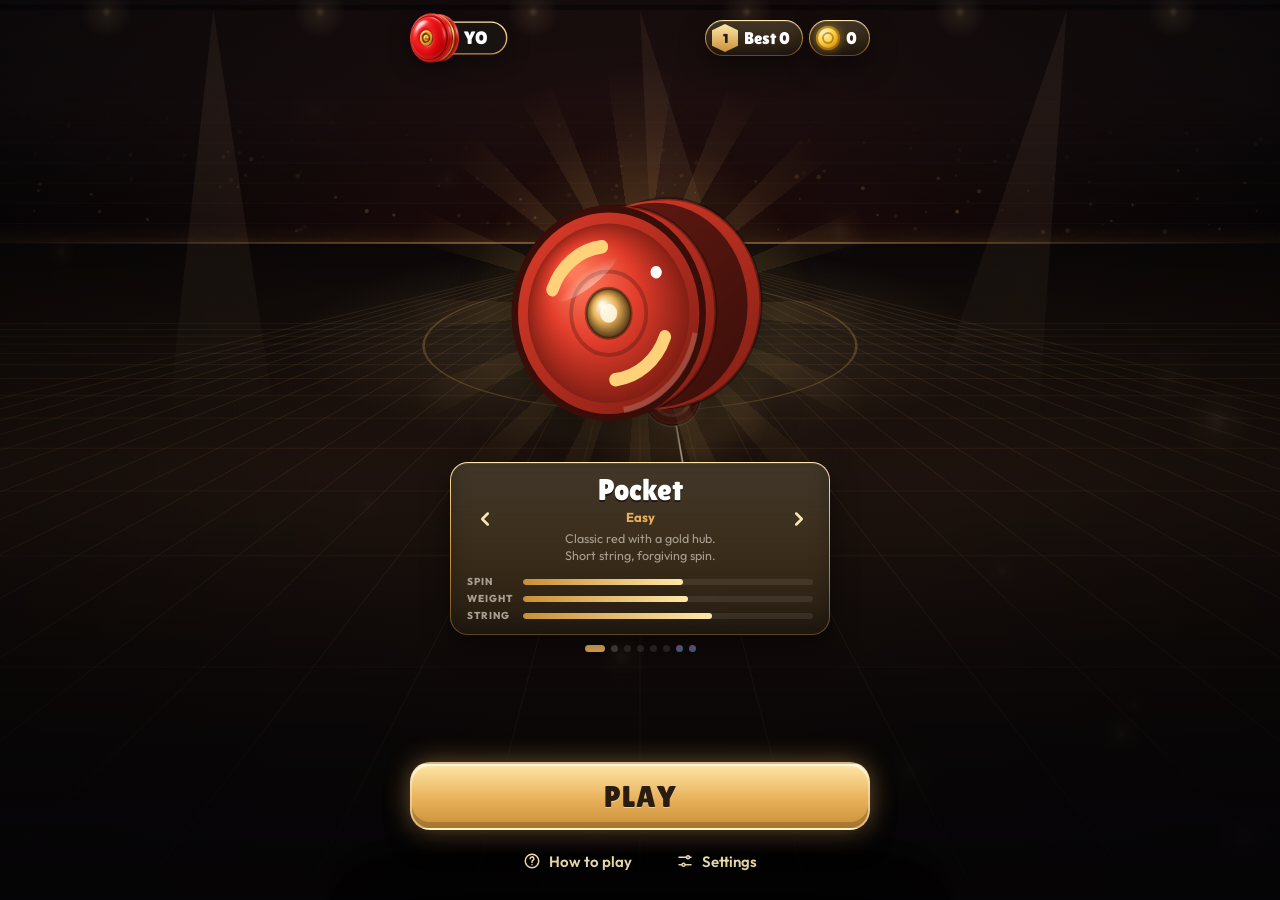
==== commit a85380b7: "Yo v4: first-person looking-down view Co-authored-by: Mellowoah <Mellowoah@users.noreply.github.com>" ====
--- a/yoyo/index.html
+++ b/yoyo/index.html
@@ -85,7 +85,7 @@
 .coin::after{content:"";position:absolute;inset:6px;border-radius:50%;box-shadow:inset 0 0 0 2px rgba(140,86,10,.55)}
 .mode-btn{width:48px;height:48px;display:grid;place-items:center;font-size:9px;font-weight:800;letter-spacing:.06em;color:var(--cream)}
 .mode-btn svg{width:19px;height:19px;margin-bottom:-3px}
-.toast{position:absolute;left:0;right:0;top:30%;text-align:center;pointer-events:none;opacity:0}
+.toast{position:absolute;left:0;right:0;top:max(calc(var(--sat) + 120px),15%);text-align:center;pointer-events:none;opacity:0}
 .toast .n{font-family:var(--game);font-size:44px;line-height:1.05;color:#fff;-webkit-text-stroke:2px rgba(0,0,0,.55);paint-order:stroke fill;
   background:linear-gradient(180deg,#fff,var(--accent-hi) 45%,var(--accent) 80%);-webkit-background-clip:text;background-clip:text;-webkit-text-fill-color:transparent;filter:drop-shadow(0 4px 0 rgba(0,0,0,.45)) drop-shadow(0 0 18px rgba(var(--accent-rgb),.6))}
 .toast .p{margin-top:4px;font-family:var(--game);font-size:22px;color:#fff;text-shadow:0 2px 0 rgba(0,0,0,.5)}
@@ -277,10 +277,10 @@
   <div class="sheet" id="howSheet" role="dialog" aria-label="How to play">
     <div class="grab"></div><h2>How to play</h2>
     <ul class="how">
-      <li><div class="ic"><svg viewBox="0 0 24 24" fill="none" stroke="currentColor" stroke-width="2.2" stroke-linecap="round" stroke-linejoin="round"><path d="M12 4v13m-5-5 5 5 5-5"/></svg></div><div><b>Throw down</b><span>Flick down, tap, or press Throw. The yo-yo drops from your fingers. Flick at an angle for a Breakaway.</span></div></li>
-      <li><div class="ic"><svg viewBox="0 0 24 24" fill="none" stroke="currentColor" stroke-width="2.2" stroke-linecap="round"><path d="M4 12h16M8 8l-4 4 4 4M16 8l4 4-4 4"/></svg></div><div><b>Swing for tricks</b><span>While it sleeps, drag to move your hand. Swing wide for Whip and Around the World, rock 3× for Rock the Baby, lower it to the floor to Walk the Dog.</span></div></li>
-      <li><div class="ic"><svg viewBox="0 0 24 24" fill="none" stroke="currentColor" stroke-width="2.2" stroke-linecap="round" stroke-linejoin="round"><path d="M12 20V7m-5 5 5-5 5 5"/></svg></div><div><b>Bind it home</b><span>Flick up, tap, or press Bind while the spin is hot. Tricks in one run stack a combo, and points earn XP and coins.</span></div></li>
-      <li><div class="ic"><svg viewBox="0 0 24 24" fill="none" stroke="currentColor" stroke-width="2.2" stroke-linecap="round"><rect x="7" y="2.5" width="10" height="19" rx="2.5"/><path d="M11 18h2"/></svg></div><div><b>Tilt mode (phones)</b><span>Tilt to move your hand. Snap your wrist down to throw and up to bind. Touch always works too.</span></div></li>
+      <li><div class="ic"><svg viewBox="0 0 24 24" fill="none" stroke="currentColor" stroke-width="2.2" stroke-linecap="round" stroke-linejoin="round"><path d="M12 4v13m-5-5 5 5 5-5"/></svg></div><div><b>Throw down</b><span>Your phone is your hand. Swipe up (away from you), tap, or press Throw and the yo-yo flies out toward the floor. Angle the swipe for a Breakaway.</span></div></li>
+      <li><div class="ic"><svg viewBox="0 0 24 24" fill="none" stroke="currentColor" stroke-width="2.2" stroke-linecap="round"><path d="M4 12h16M8 8l-4 4 4 4M16 8l4 4-4 4"/></svg></div><div><b>Swing for tricks</b><span>While it sleeps, drag to move your hand. Swing wide for Whip and Around the World, rock 3× for Rock the Baby, drag up to reach it to the floor and Walk the Dog.</span></div></li>
+      <li><div class="ic"><svg viewBox="0 0 24 24" fill="none" stroke="currentColor" stroke-width="2.2" stroke-linecap="round" stroke-linejoin="round"><path d="M12 20V7m-5 5 5-5 5 5"/></svg></div><div><b>Bind it home</b><span>Pull down toward you, tap, or press Bind while the spin is hot. Tricks in one run stack a combo, and points earn XP and coins.</span></div></li>
+      <li><div class="ic"><svg viewBox="0 0 24 24" fill="none" stroke="currentColor" stroke-width="2.2" stroke-linecap="round"><rect x="7" y="2.5" width="10" height="19" rx="2.5"/><path d="M11 18h2"/></svg></div><div><b>Tilt mode (phones)</b><span>Tilt to move your hand. Flick the phone forward to throw and pull it back toward you to bind. Touch always works too.</span></div></li>
     </ul>
     <button class="btn-main done" data-close>GOT IT</button>
   </div>
@@ -360,11 +360,11 @@
 
 const THEMES = {
   gold: { name: "Gold Arena", kind: "arena", css: { accent: "#e7b15a", hi: "#ffe7a8", lo: "#c98f37", rgb: "231,177,90", cream: "#f6e7b2", ink: "#2a1c0e", panel: "rgba(24,19,15,.82)", panel2: "rgba(44,35,26,.9)", bg: "#09090b" },
-    c: { wallTop: "#2a1d1c", wallMid: "#160f10", wallBot: "#0a0708", floorA: "#2a1a12", floorB: "#0d0807", line: "231,177,90", beam: "255,214,150", glow: "226,61,43", crowd: "255,200,120" }, swatch: "linear-gradient(135deg,#2a1d1c,#e7b15a)" },
+    c: { wallTop: "#2a1d1c", wallMid: "#160f10", wallBot: "#0a0708", floorA: "#2a1a12", floorB: "#0d0807", line: "231,177,90", beam: "255,214,150", glow: "226,61,43", crowd: "255,200,120", fog: "28,18,18" }, swatch: "linear-gradient(135deg,#2a1d1c,#e7b15a)" },
   neon: { name: "Neon Night", kind: "neon", css: { accent: "#3ef0ff", hi: "#c8fdff", lo: "#1aa0d0", rgb: "62,240,255", cream: "#e6fdff", ink: "#04202a", panel: "rgba(8,6,24,.82)", panel2: "rgba(24,14,48,.9)", bg: "#05030d" },
-    c: { wallTop: "#1b0a3a", wallMid: "#0c0620", wallBot: "#05030d", floorA: "#14062e", floorB: "#05020c", line: "255,63,209", beam: "62,240,255", glow: "255,63,209", crowd: "120,220,255" }, swatch: "linear-gradient(135deg,#1b0a3a,#ff3fd1 55%,#3ef0ff)" },
+    c: { wallTop: "#1b0a3a", wallMid: "#0c0620", wallBot: "#05030d", floorA: "#14062e", floorB: "#05020c", line: "255,63,209", beam: "62,240,255", glow: "255,63,209", crowd: "120,220,255", fog: "34,16,70" }, swatch: "linear-gradient(135deg,#1b0a3a,#ff3fd1 55%,#3ef0ff)" },
   sunset: { name: "Sunset Park", kind: "park", css: { accent: "#ff9a5a", hi: "#ffe0b8", lo: "#e0643a", rgb: "255,154,90", cream: "#fff0dc", ink: "#3a1406", panel: "rgba(40,16,28,.78)", panel2: "rgba(70,30,44,.88)", bg: "#2a1030" },
-    c: { skyTop: "#3b1d5c", skyMid: "#c4507a", skyBot: "#ffad66", sun: "255,210,140", hillFar: "#7a3a6a", hillNear: "#4a2048", grassA: "#3f6a3a", grassB: "#1d3320", line: "255,220,150", beam: "255,200,140", glow: "255,120,80" }, swatch: "linear-gradient(160deg,#3b1d5c,#c4507a 50%,#ffad66)" },
+    c: { skyTop: "#3b1d5c", skyMid: "#c4507a", skyBot: "#ffad66", sun: "255,210,140", hillFar: "#7a3a6a", hillNear: "#4a2048", grassA: "#3f6a3a", grassB: "#1d3320", line: "255,220,150", beam: "255,200,140", glow: "255,120,80", fog: "196,120,150" }, swatch: "linear-gradient(160deg,#3b1d5c,#c4507a 50%,#ffad66)" },
 };
 
 /* ================= Storage ================= */
@@ -689,6 +689,28 @@
 probe.style.cssText = "position:fixed;visibility:hidden;pointer-events:none;padding:env(safe-area-inset-top,0) env(safe-area-inset-right,0) env(safe-area-inset-bottom,0) env(safe-area-inset-left,0)";
 document.body.appendChild(probe);
 let bg = null;
+/* ---- first-person projection ----
+   The physics runs in a flat "world" plane (x = sideways, y = down toward the floor, gravity +y).
+   The camera is your eyes looking down past your own hand at the bottom of the phone, so world-down
+   (toward the floor) is AWAY from you: it maps up-screen toward a vanishing point and shrinks with depth.
+   Things above the hand in the world (top of Around the World) come toward you and grow. */
+const P = { vpx: 0, hy: 0, Yh: 0, Yy0: 0, Dk: 2.3, VS: 1.6, Yf: 0, sf: .3 };
+function layoutView() {
+  const chips = document.getElementById("tricks"), ar = app.getBoundingClientRect();
+  const barTop = chips ? chips.getBoundingClientRect().top - ar.top - 44 : H * .78; // leave room for a 2-line hint
+  const { len } = armGeom();
+  P.vpx = W / 2;
+  P.hy = insets.top + clamp(H * .27, 150, 250);                 // horizon / vanishing point, upper-middle
+  P.Yh = clamp(Math.min(H * .8, barTop - len * .19 - 6), H * .55, H * .82); // fist rests just above the bottom HUD
+  P.Yy0 = P.Yh - S.R * P.VS * .55;                             // a held yo-yo peeks out above the fingers
+  const f = proj(W / 2, S.floorY); P.Yf = f.y; P.sf = f.s;
+}
+function proj(wx, wy) {
+  const y0 = S.handBaseY + S.Lmin * .92, span = Math.max(60, S.floorY - y0), u = (wy - y0) / span;
+  if (u >= 0) { const z = 1 + u * P.Dk, s = 1 / z; return { x: P.vpx + (wx - P.vpx) * s, y: P.hy + (P.Yy0 - P.hy) * s, s, z, u }; }
+  const k = -u / Math.max(.02, S.Lmin * .92 / span), s = 1 + Math.min(.75, -u * .9);
+  return { x: clamp(wx, -40, W + 40), y: P.Yy0 + (P.Yh - P.Yy0) * Math.min(k, 1) + Math.max(0, k - 1) * 7, s, z: 1 / s, u };
+}
 function resize() {
   const r = app.getBoundingClientRect(); W = Math.max(1, r.width); H = Math.max(1, r.height);
   const cs = getComputedStyle(probe); insets = { top: parseFloat(cs.paddingTop) || 0, right: parseFloat(cs.paddingRight) || 0, bottom: parseFloat(cs.paddingBottom) || 0, left: parseFloat(cs.paddingLeft) || 0 };
@@ -699,7 +721,7 @@
   layoutSim(S, W, H, insets);
   if (!wasAttract) { S.hand.x = ox * W; inp.x = S.hand.x; }
   if (!inp.touching) { inp.x = clamp(inp.x || W / 2, 0, W); inp.y = S.handBaseY; }
-  buildBg(); snapPrev(S);
+  layoutView(); buildBg(); snapPrev(S);
 }
 function rnd(seed) { let s = seed >>> 0; return () => ((s = (s * 1664525 + 1013904223) >>> 0) / 4294967296); }
 function rgba(rgb, a) { return `rgba(${rgb},${a})`; }
@@ -708,7 +730,7 @@
 function buildBg() {
   bg = document.createElement("canvas"); bg.width = cv.width; bg.height = cv.height;
   const g = bg.getContext("2d"); g.setTransform(DPR, 0, 0, DPR, 0, 0);
-  const c = TH.c, fy = S.floorY, R = rnd(7);
+  const c = TH.c, fy = P.hy, R = rnd(7);
   if (TH.kind === "park") {
     let lg = g.createLinearGradient(0, 0, 0, fy); lg.addColorStop(0, c.skyTop); lg.addColorStop(.55, c.skyMid); lg.addColorStop(1, c.skyBot); g.fillStyle = lg; g.fillRect(0, 0, W, fy + 2);
     const sx = W * .7, sy = fy - Math.min(H * .16, 150), sr = Math.min(W, H) * .13;
@@ -719,6 +741,8 @@
     hills(c.hillFar, fy - H * .05, H * .07, .012, 1); hills(c.hillNear, fy, H * .045, .02, 3);
     g.fillStyle = "#2a1236"; for (let i = 0; i < 7; i++) { const x = (i + .5) / 7 * W + (R() - .5) * 30, h = 40 + R() * 50, y = fy - 4; g.fillRect(x - 2, y - h * .5, 4, h * .5); g.beginPath(); g.arc(x, y - h * .6, h * .28, 0, TAU); g.arc(x - h * .15, y - h * .45, h * .2, 0, TAU); g.arc(x + h * .15, y - h * .45, h * .2, 0, TAU); g.fill(); }
     lg = g.createLinearGradient(0, fy, 0, H); lg.addColorStop(0, c.grassA); lg.addColorStop(1, c.grassB); g.fillStyle = lg; g.fillRect(0, fy, W, H - fy);
+    g.save(); g.beginPath(); g.rect(0, fy, W, H - fy); g.clip(); g.fillStyle = "rgba(255,255,255,.05)";
+    for (let i = -12; i <= 12; i += 2) { g.beginPath(); g.moveTo(P.vpx, fy); g.lineTo(P.vpx + i * W * .16, H + 40); g.lineTo(P.vpx + (i + 1) * W * .16, H + 40); g.closePath(); g.fill(); } g.restore();
     g.strokeStyle = "rgba(160,220,120,.35)"; g.lineWidth = 1.2; for (let x = 0; x < W; x += 4) { const h = 4 + R() * 9; g.beginPath(); g.moveTo(x, fy + 2); g.lineTo(x + (R() - .5) * 4, fy + 2 - h); g.stroke(); }
     g.fillStyle = "rgba(240,200,150,.16)"; g.beginPath(); g.ellipse(W / 2, fy + (H - fy) * .55, W * .5, (H - fy) * .35, 0, 0, TAU); g.fill();
   } else {
@@ -741,23 +765,27 @@
       for (let i = 0; i < 6; i++) { const x = (i + .5) / 6 * W; const rg = g.createRadialGradient(x, ty + 8, 0, x, ty + 8, 26); rg.addColorStop(0, rgba(c.beam, .9)); rg.addColorStop(.2, rgba(c.beam, .35)); rg.addColorStop(1, rgba(c.beam, 0)); g.fillStyle = rg; g.fillRect(x - 26, ty - 18, 52, 52); }
     }
     let rg = g.createRadialGradient(W * .5, fy * .78, 10, W * .5, fy * .78, Math.max(W, H) * .55); rg.addColorStop(0, rgba(c.glow, .16)); rg.addColorStop(1, rgba(c.glow, 0)); g.fillStyle = rg; g.fillRect(0, 0, W, fy);
-    // stage floor in perspective
-    lg = g.createLinearGradient(0, fy, 0, H); lg.addColorStop(0, c.floorA); lg.addColorStop(1, c.floorB); g.fillStyle = lg; g.fillRect(0, fy, W, H - fy);
+    // floor plane: lines converge on the vanishing point at the horizon
+    lg = g.createLinearGradient(0, fy, 0, H); lg.addColorStop(0, c.floorB); lg.addColorStop(.35, c.floorA); lg.addColorStop(1, c.floorB); g.fillStyle = lg; g.fillRect(0, fy, W, H - fy);
     g.save(); g.beginPath(); g.rect(0, fy, W, H - fy); g.clip();
-    const vx = W / 2, vy = fy - (H - fy) * 1.6; g.strokeStyle = rgba(c.line, TH.kind === "neon" ? .5 : .13); g.lineWidth = TH.kind === "neon" ? 1.4 : 1;
-    for (let i = -14; i <= 14; i++) { g.beginPath(); g.moveTo(vx + i * W * .02, vy); g.lineTo(vx + i * W * .16, H + 40); g.stroke(); }
-    if (TH.kind !== "neon") for (let k = 1; k < 9; k++) { const y = fy + (H - fy) * (k / 9) ** 1.8; g.globalAlpha = .6; g.beginPath(); g.moveTo(0, y); g.lineTo(W, y); g.stroke(); g.globalAlpha = 1; }
-    rg = g.createRadialGradient(W / 2, fy + 10, 4, W / 2, fy + 10, W * .6); rg.addColorStop(0, rgba(c.beam, .16)); rg.addColorStop(1, rgba(c.beam, 0)); g.translate(0, fy); g.scale(1, .25); g.translate(0, -fy); g.fillStyle = rg; g.fillRect(0, fy - W, W, W * 2);
+    g.strokeStyle = rgba(c.line, TH.kind === "neon" ? .5 : .14); g.lineWidth = TH.kind === "neon" ? 1.4 : 1;
+    for (let i = -16; i <= 16; i++) { g.beginPath(); g.moveTo(P.vpx, fy); g.lineTo(P.vpx + i * W * .14, H + 40); g.stroke(); }
+    if (TH.kind !== "neon") for (let k = 1; k < 14; k++) { const y = fy + (H - fy) / (1 + (14 - k) * .55); g.globalAlpha = .7; g.beginPath(); g.moveTo(0, y); g.lineTo(W, y); g.stroke(); g.globalAlpha = 1; }
     g.restore();
   }
-  // stage edge
+    // stage edge
   let lg = g.createLinearGradient(0, 0, W, 0); lg.addColorStop(0, rgba(c.line, 0)); lg.addColorStop(.5, rgba(c.line, .8)); lg.addColorStop(1, rgba(c.line, 0));
   g.fillStyle = lg; g.fillRect(0, fy - 1, W, 2);
   lg = g.createLinearGradient(0, fy - 18, 0, fy); lg.addColorStop(0, rgba(c.line, 0)); lg.addColorStop(1, rgba(c.line, .12)); g.fillStyle = lg; g.fillRect(0, fy - 18, W, 18);
+  { const sr = Math.max(40, W * .9 * P.sf), y = P.Yf; // landing spot on the floor under the yo-yo
+    g.save(); g.translate(P.vpx, y); g.scale(1, .3); let rg2 = g.createRadialGradient(0, 0, 0, 0, 0, sr); rg2.addColorStop(0, rgba(c.beam, .26)); rg2.addColorStop(.7, rgba(c.beam, .07)); rg2.addColorStop(1, rgba(c.beam, 0)); g.fillStyle = rg2; g.beginPath(); g.arc(0, 0, sr, 0, TAU); g.fill();
+    g.strokeStyle = rgba(c.line, .35); g.lineWidth = 2.5; g.beginPath(); g.arc(0, 0, sr * .62, 0, TAU); g.stroke(); g.restore(); }
+  // near-floor darkening toward the viewer + vignette
+  { const lg2 = g.createLinearGradient(0, P.Yf, 0, H); lg2.addColorStop(0, "rgba(0,0,0,0)"); lg2.addColorStop(1, "rgba(0,0,0,.45)"); g.fillStyle = lg2; g.fillRect(0, P.Yf, W, H - P.Yf); }
   const vg = g.createRadialGradient(W / 2, H * .45, Math.min(W, H) * .35, W / 2, H * .45, Math.max(W, H) * .8); vg.addColorStop(0, "rgba(0,0,0,0)"); vg.addColorStop(1, "rgba(0,0,0,.62)"); g.fillStyle = vg; g.fillRect(0, 0, W, H);
 }
 function drawLive(g, t) {
-  const c = TH.c, fy = S.floorY;
+  const c = TH.c, fy = P.Yf + 30;
   g.globalCompositeOperation = "lighter";
   if (TH.kind !== "park") {
     const ty = insets.top + 10, n = TH.kind === "neon" ? 4 : 3;
@@ -769,10 +797,10 @@
     }
   }
   if (TH.kind === "neon") { // scrolling synthwave grid
-    g.strokeStyle = "rgba(255,63,209,.35)"; g.lineWidth = 1.2; const N = 10, o = (t * .35) % 1;
-    for (let k = 0; k < N; k++) { const y = fy + (H - fy) * ((k + o) / N) ** 2; g.beginPath(); g.moveTo(0, y); g.lineTo(W, y); g.stroke(); }
-  }
-  for (const b of bokeh) { const x = ((b.x + Math.sin(t * b.s * 6 + b.p) * .03) % 1) * W, y = ((b.y - t * b.s * .3) % 1 + 1) % 1 * (TH.kind === "park" ? fy : H); g.globalAlpha = b.a; g.drawImage(glowSprite, x - b.r, y - b.r, b.r * 2, b.r * 2); }
+    g.strokeStyle = "rgba(255,63,209,.35)"; g.lineWidth = 1.2; const N = 12, o = (t * .35) % 1;
+    for (let k = 0; k < N; k++) { const y = P.hy + (H - P.hy) * ((k + o) / N) ** 2.2; g.beginPath(); g.moveTo(0, y); g.lineTo(W, y); g.stroke(); }
+  }
+  for (const b of bokeh) { const x = ((b.x + Math.sin(t * b.s * 6 + b.p) * .03) % 1) * W, y = ((b.y - t * b.s * .3) % 1 + 1) % 1 * H; g.globalAlpha = b.a; g.drawImage(glowSprite, x - b.r, y - b.r, b.r * 2, b.r * 2); }
   g.globalAlpha = 1; g.globalCompositeOperation = "source-over";
 }
 
@@ -783,48 +811,49 @@
 function makeGlow(rgb) { const c = document.createElement("canvas"); c.width = c.height = 64; const g = c.getContext("2d"); const r = g.createRadialGradient(32, 32, 0, 32, 32, 32); r.addColorStop(0, "rgba(255,245,225,1)"); r.addColorStop(.4, `rgba(${rgb},.38)`); r.addColorStop(1, `rgba(${rgb},0)`); g.fillStyle = r; g.fillRect(0, 0, 64, 64); return c; }
 let glowSprite = makeGlow(TH.css.rgb);
 const flameSprite = (() => { const c = document.createElement("canvas"); c.width = c.height = 64; const g = c.getContext("2d"); const r = g.createRadialGradient(32, 36, 0, 32, 32, 32); r.addColorStop(0, "rgba(255,250,210,1)"); r.addColorStop(.25, "rgba(255,200,60,.9)"); r.addColorStop(.55, "rgba(255,90,20,.5)"); r.addColorStop(1, "rgba(200,20,0,0)"); g.fillStyle = r; g.fillRect(0, 0, 64, 64); return c; })();
-/* ================= Arm rig (side-on view) ================= */
-// The arm enters from the left edge of the screen like your own arm seen from the side: sleeve off-screen,
-// fist in the middle, string hanging straight down from the fingers. Throwing flicks the wrist down and the
-// yo-yo drops away from the hand; binding jerks the fist up. arm.png is natively this side view.
-const ARM_PINCH = { x: .915, y: .47 }; // string exits from under the curled fingers
+/* ================= Arm rig (first-person, looking down) ================= */
+// The phone is your yo-yo hand: your own forearm comes up from the bottom-right edge, fist at the bottom of the
+// screen, string running away from you into the scene. Throw = push forward (fist moves up-screen and shrinks),
+// bind = yank back toward you (fist drops and grows). The forearm is drawn in strips that get wider toward the
+// bottom edge, so it reads as coming toward the camera.
+const ARM_PINCH = { x: .915, y: .47 };
 const ARM_WRIST = { x: .72, y: .525 };
 let armParts = null;
 function buildArmParts() {
   if (armParts || !armImg.complete || !armImg.naturalWidth) return armParts;
   const w = armImg.naturalWidth, h = armImg.naturalHeight, wx = ARM_WRIST.x * w, f = .035 * w;
   const part = (stops) => { const c = document.createElement("canvas"); c.width = w; c.height = h; const g = c.getContext("2d"); g.drawImage(armImg, 0, 0); g.globalCompositeOperation = "destination-in"; const lg = g.createLinearGradient(0, 0, w, 0); for (const [x, a] of stops) lg.addColorStop(clamp(x / w, 0, 1), `rgba(0,0,0,${a})`); g.fillStyle = lg; g.fillRect(0, 0, w, h); return c; };
-  const PAD = 40, shadowOf = (src) => { const c = document.createElement("canvas"); c.width = w + PAD * 2; c.height = h + PAD * 2; const g = c.getContext("2d");
-    g.shadowColor = "#000"; g.shadowBlur = 26; g.shadowOffsetX = c.width + 10; g.drawImage(src, PAD - c.width - 10, PAD); return c; };
   const fore = part([[0, 1], [wx + f, 1], [wx + 2.2 * f, 0], [w, 0]]), hand = part([[0, 0], [wx - f, 0], [wx, 1], [w, 1]]);
-  for (const c of [fore, hand]) { // theme rim light baked onto the top edge (source-atop on the part's own canvas only)
-    const g = c.getContext("2d"); g.globalCompositeOperation = "source-atop"; const lg = g.createLinearGradient(0, 0, 0, h * .5);
+  for (const c of [fore, hand]) { const g = c.getContext("2d"); g.globalCompositeOperation = "source-atop"; const lg = g.createLinearGradient(0, 0, 0, h * .5);
     lg.addColorStop(0, rgba(TH.c.beam, .26)); lg.addColorStop(1, rgba(TH.c.beam, 0)); g.fillStyle = lg; g.fillRect(0, 0, w, h); }
-  armParts = { fore, hand, foreSh: shadowOf(fore), handSh: shadowOf(hand), pad: PAD };
+  // bake the perspective taper once: forearm strips get up to 1.5x thicker toward the shoulder (camera) end
+  const foreT = document.createElement("canvas"); foreT.width = w; foreT.height = Math.ceil(h * 1.5); { const g = foreT.getContext("2d"), c = ARM_WRIST.y * h, N = 24, end = wx * 1.1;
+    for (let i = 0; i < N; i++) { const a = end * i / N, b = end * (i + 1) / N, m = 1 + .5 * clamp(1 - ((a + b) / 2) / wx, 0, 1); g.drawImage(fore, a, 0, b - a + .5, h, a, c * 1.5 - c * m, b - a + .5, h * m); } }
+  armParts = { fore: foreT, hand };
   return armParts;
 }
-const rig = { ox: 0, oy: 0, vox: 0, voy: 0, bend: 0, vb: 0, af: 0, wind: null, t: 0, droop: 0 };
+const rig = { ox: 0, oy: 0, vox: 0, voy: 0, bend: 0, vb: 0, af: -Math.PI / 2 - .3, wind: null, t: 0, droop: 0 };
 function rigReset() { Object.assign(rig, { ox: 0, oy: 0, vox: 0, voy: 0, bend: 0, vb: 0, wind: null, droop: 0 }); }
 function rigKick(dx, dy, db) { if (S.reduced) { dx *= .3; dy *= .3; db *= .3; } rig.vox += dx; rig.voy += dy; rig.vb += db; }
-// bend > 0 = wrist flexes clockwise = fingers point down (the throwing flick). bend < 0 = wrist cocks up.
+// screen-space rig: oy < 0 = fist pushed forward (away from you), oy > 0 = pulled back toward you
 function requestThrow(power, side = 0, wrist = 0, anticipate = true) {
   if (S.phase !== "held" || rig.wind || S.pendingThrow) return;
   if (!anticipate || S.reduced) { queueThrow(S, power, side, wrist); return; }
   rig.wind = { t: 0, dur: .085, power, side, wrist };
-  rigKick(-side * 40, -300 - power * 160, -(7 + power * 4)); // wind-up: hand lifts, wrist cocks back
+  rigKick(-side * 40, 300 + power * 160, -(7 + power * 4)); // wind-up: fist draws back toward you, wrist cocks
 }
 function rigUpdate(dt) {
   rig.t += dt;
   if (rig.wind) { rig.wind.t += dt; if (rig.wind.t >= rig.wind.dur) { const w = rig.wind; rig.wind = null; queueThrow(S, w.power, w.side, w.wrist); } }
   const t = rig.t, sleeping = S.phase === "sleep", idle = S.phase === "held" || sleeping || S.phase === "dead";
-  const sDir = Math.atan2(S.yo.y - S.hand.y, S.yo.x - S.hand.x) - Math.PI / 2; // 0 = string straight down
-  const follow = S.phase === "held" ? 0 : -clamp(sDir, -1.3, 1.3) * (.18 + .3 * S.tension); // fist tips toward the yo-yo
-  const lag = clamp(-S.hand.vy / 2600, -1, 1) * .16 + clamp(S.hand.vx / 2600, -1, 1) * .06;
+  const side = Math.atan2(S.yo.x - S.hand.x, Math.max(20, Math.abs(S.yo.y - S.hand.y)));
+  const follow = S.phase === "held" ? 0 : clamp(side, -1.2, 1.2) * (.16 + .26 * S.tension); // fist tips toward the yo-yo
+  const lag = clamp(S.hand.vx / 2600, -1, 1) * .08;
   rig.droop += ((S.phase === "dead" ? .14 : 0) - rig.droop) * (1 - Math.exp(-3 * dt));
   const breathe = idle && !S.reduced ? 1 : .25;
-  const tb = clamp(follow + lag + Math.sin(t * 1.25) * .035 * breathe + (S.phase === "return" ? -.1 : 0) + rig.droop + S.tension * .05, -.95, .95);
+  const tb = clamp(follow + lag + Math.sin(t * 1.25) * .035 * breathe + (S.phase === "return" ? -.08 : 0) - rig.droop, -.9, .9);
   const tx = Math.sin(t * .8) * 1.6 * breathe + (sleeping ? Math.sin(t * .45) * 1.4 : 0);
-  const ty = Math.sin(t * 1.7) * 1.8 * breathe + S.tension * 4 + rig.droop * 26;
+  const ty = Math.sin(t * 1.7) * 1.8 * breathe - S.tension * 5 + rig.droop * 24; // string tension pulls the fist forward
   let n = Math.ceil(dt / (1 / 240)); const h = dt / Math.max(1, n);
   const kp = 240, cp = 2 * .42 * Math.sqrt(kp), kb = 200, cb = 2 * .48 * Math.sqrt(kb);
   while (n-- > 0) {
@@ -832,43 +861,43 @@
     rig.vb += (kb * (tb - rig.bend) - cb * rig.vb) * h;
     rig.ox += rig.vox * h; rig.oy += rig.voy * h; rig.bend += rig.vb * h;
   }
-  rig.ox = clamp(rig.ox, -26, 26); rig.oy = clamp(rig.oy, -40, 44); rig.bend = clamp(rig.bend, -1, 1);
+  rig.ox = clamp(rig.ox, -26, 26); rig.oy = clamp(rig.oy, -46, 42); rig.bend = clamp(rig.bend, -1, 1);
 }
 function rigEvent(e) {
   const sx = Math.sign(S.yo.vx || 1);
   switch (e.type) {
-    case "throw": rigKick(S.rollDir * 40, 620 + e.power * 520, 10 + e.power * 8); break; // flick down + follow-through
-    case "tug": rigKick(0, -950, -9); break;           // sharp upward jerk, wrist snaps up
-    case "catch": rigKick(0, e.clean ? 420 : 260, e.clean ? 6 : 3); break;
-    case "sleep": rigKick(0, 220, 3); break;
-    case "snap": rigKick(0, 260 * e.force, 4 * e.force); break;
-    case "hit": rigKick(0, 90 * e.force, 2); break;
+    case "throw": rigKick(S.rollDir * 40, -(620 + e.power * 520), 10 + e.power * 8); break; // push forward + wrist flick
+    case "tug": rigKick(0, 950, -9); break;            // yank back toward you
+    case "catch": rigKick(0, e.clean ? 420 : 260, e.clean ? 6 : 3); break; // yo-yo slaps into the palm
+    case "sleep": rigKick(0, -220, 3); break;          // string goes taut, tugs the fist forward
+    case "snap": rigKick(0, -260 * e.force, 4 * e.force); break;
+    case "hit": rigKick(0, -90 * e.force, 2); break;
     case "die": rigKick(0, 160, -2); break;
     case "tangle": rigKick(80, 120, -6); break;
     case "trick":
-      if (e.id === "around") rigKick(sx * 260, -180, sx * 9);
-      else if (e.id === "whip") rigKick(sx * 180, 120, sx * 7);
-      else if (e.id === "baby") rigKick(-Math.sign(S.yo.x - S.hand.x || 1) * 200, -60, -6);
-      else if (e.id === "dog") rigKick(0, 140, 4);
+      if (e.id === "around") rigKick(sx * 260, 180, sx * 9);
+      else if (e.id === "whip") rigKick(sx * 180, -120, sx * 7);
+      else if (e.id === "baby") rigKick(-Math.sign(S.yo.x - S.hand.x || 1) * 200, 60, -6);
+      else if (e.id === "dog") rigKick(0, -140, 4);
       break;
   }
 }
-function armGeom() { const iw = armImg.naturalWidth || 1100, ih = armImg.naturalHeight || 389, len = clamp(Math.min(W, H) * .85, 260, 420); return { iw, ih, len, th: len * ih / iw }; }
-function drawArm(g, px, py) {
+function armGeom() { const iw = armImg.naturalWidth || 1100, ih = armImg.naturalHeight || 389, len = clamp(Math.min(W, H) * 1.05, 330, 520); return { iw, ih, len, th: len * ih / iw }; }
+function drawArm(g, px, py, depthS) {
   const parts = buildArmParts(); if (!parts) return;
-  const { iw, ih, len, th } = armGeom();
+  const geo = armGeom(), hs = clamp(1 + rig.oy * .0035, .84, 1.16) * clamp(depthS, .6, 1.15);
+  const iw = geo.iw, ih = geo.ih, len = geo.len * hs, th = geo.th * hs;
   const wx = ARM_WRIST.x * len, wy = ARM_WRIST.y * th, dx = (ARM_PINCH.x - ARM_WRIST.x) * len, dy = (ARM_PINCH.y - ARM_WRIST.y) * th;
-  // shoulder pivot sits off-screen to the left, a little above the hand; the forearm slopes gently down into frame
-  const dir0 = clamp(Math.atan2(80, W / 2), .06, .2), D = len * 1.2, ax = W / 2 - dx - D * Math.cos(dir0), ay = S.handBaseY - D * Math.sin(dir0);
-  let af = rig.af, ah = af + rig.bend, wX = px, wY = py;
-  for (let i = 0; i < 3; i++) { const c = Math.cos(ah), s = Math.sin(ah); wX = px - (c * dx - s * dy); wY = py - (s * dx + c * dy); af = Math.atan2(wY - ay, wX - ax); ah = af + rig.bend; }
+  // shoulder off-screen below and to the right; the forearm rises up-left toward the fist
+  const dir0 = -Math.PI / 2 - .3, D = geo.len * 1.25, ax = W / 2 - D * Math.cos(dir0) + W * .06, ay = P.Yh - D * Math.sin(dir0);
+  let af = rig.af, ah = af + rig.bend * .6, wX = px, wY = py;
+  for (let i = 0; i < 3; i++) { const c = Math.cos(ah), s = Math.sin(ah); wX = px - (c * dx - s * dy); wY = py - (s * dx + c * dy); af = Math.atan2(wY - ay, wX - ax); ah = af + rig.bend * .6; }
   rig.af = af;
-  const k = len / iw, pd = parts.pad * k, SH = 10;
-  g.save(); g.globalAlpha = .45;
-  g.save(); g.translate(wX, wY + SH); g.rotate(af); g.drawImage(parts.foreSh, parts.pad + 2, 0, 6, ih + parts.pad * 2, -wx - 900 + 3, -wy - pd, 900, th + pd * 2); g.drawImage(parts.foreSh, -wx - pd, -wy - pd, len + pd * 2, th + pd * 2); g.restore();
-  g.save(); g.translate(wX, wY + SH); g.rotate(ah); g.drawImage(parts.handSh, -wx - pd, -wy - pd, len + pd * 2, th + pd * 2); g.restore();
-  g.restore();
-  g.save(); g.translate(wX, wY); g.rotate(af); g.drawImage(armImg, 2, 0, 6, ih, -wx - 900 + 3, -wy, 900, th); g.drawImage(parts.fore, -wx, -wy, len, th); g.restore();
+  const k = len / iw, pd = parts.pad * k;
+  // (no cast shadow in first person: the floor is far below the arm, so the arm reads cleaner without one)
+  g.save(); g.translate(wX, wY); g.rotate(af);
+  g.drawImage(parts.fore, 1, 0, 4, parts.fore.height, -wx - 900 + 3, -wy * 1.5, 900, th * 1.5); // sleeve continues off the bottom edge
+  g.drawImage(parts.fore, -wx, -wy * 1.5, len, th * 1.5); g.restore();
   g.save(); g.translate(wX, wY); g.rotate(ah); g.drawImage(parts.hand, -wx, -wy, len, th); g.restore();
 }
 
@@ -975,16 +1004,16 @@
 }
 
 /* ================= Rendering ================= */
-function drawString(g, ax, ay, bx, by, L, tension, tangled, t) {
-  const d = Math.hypot(bx - ax, by - ay), sag = Math.min(70, Math.sqrt(Math.max(0, L * L - d * d)) * .45);
-  const vib = L - d < 4 ? Math.sin(t * (30 + tension * 50)) * tension * 1.2 : 0;
-  const mx = (ax + bx) / 2 + vib, my = (ay + by) / 2 + sag;
+function drawString(g, ax, ay, bx, by, sag, tension, tangled, t, knot) {
+  const vib = sag < 2 ? Math.sin(t * (30 + tension * 50)) * tension * 1.2 : 0;
+  const mx = (ax + bx) / 2 + vib, my = (ay + by) / 2 - sag; // gravity pulls the slack away from you (up-screen)
   const path = (ox, oy) => { g.beginPath(); g.moveTo(ax + ox, ay + oy);
-    if (tangled) { const k = S.R * .35; g.quadraticCurveTo(mx - k + ox, my - k * .4 + oy, mx + ox, my + oy); g.arc(mx + ox, my + oy - k * .4, k * .4, Math.PI / 2, Math.PI * 2.5); g.quadraticCurveTo(mx + k + ox, my + k * .6 + oy, bx + ox, by + oy); }
+    if (tangled) { const k = knot; g.quadraticCurveTo(mx - k + ox, my - k * .4 + oy, mx + ox, my + oy); g.arc(mx + ox, my + oy - k * .4, k * .4, Math.PI / 2, Math.PI * 2.5); g.quadraticCurveTo(mx + k + ox, my + k * .6 + oy, bx + ox, by + oy); }
     else g.quadraticCurveTo(mx + ox, my + oy, bx + ox, by + oy); };
   g.lineCap = "round";
-  path(1, 1.5); g.strokeStyle = "rgba(0,0,0,.38)"; g.lineWidth = 2.4; g.stroke();
-  path(0, 0); g.strokeStyle = TH.kind === "neon" ? "#eafcff" : "#f4efe4"; g.lineWidth = 1.35; g.stroke();
+  path(1, 1.5); g.strokeStyle = "rgba(0,0,0,.38)"; g.lineWidth = 2.6; g.stroke();
+  // string thins with distance: draw near half thicker
+  path(0, 0); const lg = g.createLinearGradient(ax, ay, bx, by); const sc = TH.kind === "neon" ? "234,252,255" : "244,239,228"; lg.addColorStop(0, rgba(sc, 1)); lg.addColorStop(1, rgba(sc, .75)); g.strokeStyle = lg; g.lineWidth = 1.6; g.stroke();
   if (tension > .25) { path(0, 0); g.strokeStyle = rgba(TH.css.rgb, (tension - .25) * .55); g.lineWidth = 3; g.globalCompositeOperation = "lighter"; g.stroke(); g.globalCompositeOperation = "source-over"; }
 }
 const PETAL_COLS = ["#ffd6ea", "#e6dcff", "#ffffff", "#ffc2dc", "#fff0a8"];
@@ -1016,35 +1045,60 @@
   g.globalAlpha = 1; g.globalCompositeOperation = "source-over";
 }
 let frameDtVis = 1 / 60;
+let fogSprite = null, fogFor = "";
+function ensureFog() { if (fogFor === TH.c.fog) return; fogFor = TH.c.fog; const c = document.createElement("canvas"); c.width = c.height = 64; const g = c.getContext("2d"); const r = g.createRadialGradient(32, 32, 10, 32, 32, 32); r.addColorStop(0, rgba(TH.c.fog, 0)); r.addColorStop(.5, rgba(TH.c.fog, .55)); r.addColorStop(1, rgba(TH.c.fog, 0)); g.fillStyle = r; g.fillRect(0, 0, 64, 64); fogSprite = c; }
+function projParticles(list) { // world particles -> screen, sized by depth
+  const out = new Array(list.length);
+  for (let i = 0; i < list.length; i++) { const p = list[i], q = proj(p.x, p.y), m = q.s * P.VS * .8;
+    out[i] = { kind: p.kind, x: q.x, y: q.y, vx: p.vx * q.s, vy: -p.vy * q.s, life: p.life, max: p.max, size: p.size * m, rot: p.rot, col: p.col }; }
+  return out;
+}
+function drawYoyoDepth(g, q, R, m, ang, omega, hot, t) { // yo-yo at depth: fog + slight depth blur when far
+  const fog = clamp((q.z - 1.25) / (P.Dk * .9), 0, 1);
+  drawYoyo(g, q.x, q.y, R, m, ang, omega, frameDtVis, hot, 1, t);
+  // cheap depth-of-field: a soft fogged halo softens the silhouette of far yo-yos (ctx.filter blur is far too slow on CPU raster)
+  if (fog > .25 && !S.reduced) { const hr = R * 1.9; g.globalAlpha = (fog - .25) * .55; g.drawImage(fogSprite, q.x - hr, q.y - hr, hr * 2, hr * 2); g.globalAlpha = 1; }
+  if (fog > 0) { g.globalAlpha = fog * .5; g.fillStyle = rgba(TH.c.fog, 1); g.beginPath(); g.arc(q.x, q.y, R * 1.02, 0, TAU); g.fill(); g.globalAlpha = 1; }
+}
 function render(alpha) {
+  ensureFog();
   const g = ctx; g.setTransform(1, 0, 0, 1, 0, 0);
-  // punch-zoom: the whole arena kicks in a touch on big tricks
   const pz = 1 + S.punch, sx = S.shake ? (Math.random() - .5) * S.shake * 2 : 0, sy = S.shake ? (Math.random() - .5) * S.shake * 2 : 0;
-  const ox = W / 2, oy = S.floorY * .6;
+  const ox = W / 2, oy = P.hy + (P.Yh - P.hy) * .4;
   if (pz > 1.001 || sx || sy) { g.fillStyle = "#000"; g.fillRect(0, 0, cv.width, cv.height); }
   g.setTransform(DPR * pz, 0, 0, DPR * pz, DPR * (ox - ox * pz + sx * .5), DPR * (oy - oy * pz + sy * .5));
   g.drawImage(bg, 0, 0, W, H);
   const t = S.time;
   drawLive(g, t);
   g.translate(sx * .5, sy * .5);
-  const hx = lerp(S.hand.px, S.hand.x, alpha), hy = lerp(S.hand.py, S.hand.y, alpha); let yx = lerp(S.yo.px, S.yo.x, alpha), yy = lerp(S.yo.py, S.yo.y, alpha);
-  const ang = lerp(S.pAngle, S.angle, alpha), R = S.R, m = S.cfg, hot = clamp((S.spin - 30) / 50, 0, 1);
-  // light pool + floor shadow
-  const hgt = clamp((S.floorY - (yy + R)) / 260, 0, 1);
-  g.save(); g.translate(yx, S.floorY); g.scale(1, .22); const sr = R * (.7 + hgt * .9);
-  let rg = g.createRadialGradient(0, 0, 1, 0, 0, sr); rg.addColorStop(0, `rgba(0,0,0,${.55 * (1 - hgt * .7)})`); rg.addColorStop(1, "rgba(0,0,0,0)"); g.fillStyle = rg; g.beginPath(); g.arc(0, 0, sr, 0, TAU); g.fill(); g.restore();
-  if (hot > 0 || S.attract) { const gr = R * (2.6 + hot * 1.4); g.globalCompositeOperation = "lighter"; g.globalAlpha = .18 + hot * .3; g.drawImage(glowSprite, yx - gr, yy - gr, gr * 2, gr * 2); g.globalAlpha = 1; g.globalCompositeOperation = "source-over"; }
-  if (hgt < .25) { g.save(); g.beginPath(); g.rect(0, S.floorY, W, H - S.floorY); g.clip(); g.translate(0, S.floorY * 2); g.scale(1, -1); drawYoyo(g, yx, yy, R, m, ang, 0, 0, 0, .13 * (1 - hgt * 4), t); g.restore(); }
-  const pX = hx + (playing ? rig.ox : 0), pY = hy + (playing ? rig.oy : 0);
-  if (S.phase === "held" && playing) { yx += rig.ox; yy += rig.oy; }
-  drawString(g, pX, pY, yx, yy - R * .1, S.phase === "held" ? S.Lmin : S.L, S.tension, S.tangled, t);
-  const sp = Math.hypot(S.yo.vx, S.yo.vy);
-  if (sp > 520 * S.scale && S.phase !== "held" && !S.reduced) for (let i = 3; i >= 1; i--) drawYoyo(g, yx - S.yo.vx * .009 * i, yy - S.yo.vy * .009 * i, R * (1 - i * .03), m, ang, 0, 0, 0, .09, t);
-  drawYoyo(g, yx, yy, R, m, ang, S.reduced ? 0 : S.rollDir * S.spin * .5, frameDtVis, hot, 1, t);
-  if (playing) drawArm(g, pX, pY);
-  drawParticles(g, S.particles);
-  g.font = `${Math.round(18 + 8 * S.scale)}px "Lilita One", Outfit, sans-serif`; g.textAlign = "center"; g.textBaseline = "middle"; g.lineJoin = "round";
-  for (const f of S.floaters) { const a = clamp(f.life / .4, 0, 1), s = 1 + Math.max(0, f.life - f.max + .15) * 3; g.globalAlpha = a; g.save(); g.translate(f.x, f.y); g.scale(s, s); g.lineWidth = 4; g.strokeStyle = "rgba(0,0,0,.6)"; g.strokeText(f.text, 0, 0); g.fillStyle = TH.css.hi; g.fillText(f.text, 0, 0); g.restore(); }
+  const hxW = lerp(S.hand.px, S.hand.x, alpha), hyW = lerp(S.hand.py, S.hand.y, alpha), yxW = lerp(S.yo.px, S.yo.x, alpha), yyW = lerp(S.yo.py, S.yo.y, alpha);
+  const ang = lerp(S.pAngle, S.angle, alpha), m = S.cfg, hot = clamp((S.spin - 30) / 50, 0, 1);
+  const hq = proj(hxW, hyW), held = S.phase === "held" && playing;
+  const pX = hq.x + (playing ? rig.ox : 0), pY = hq.y + (playing ? rig.oy : 0);
+  let q = proj(yxW, yyW);
+  if (held) q = { x: pX, y: pY - (P.Yh - P.Yy0) * clamp(1 + rig.oy * .0035, .84, 1.16), s: 1, z: 1, u: 0 };
+  const R = S.R * P.VS * q.s;
+  // contact shadow on the floor: grows darker and sharper as the yo-yo nears it
+  const gap = clamp((S.floorY - (yyW + S.R)) / Math.max(80, (S.floorY - S.handBaseY) * .7), 0, 1);
+  if (!held || !playing) { const f = proj(yxW, S.floorY), sr = S.R * P.VS * f.s * (1 + gap * 1.6), a = .62 * (1 - gap * .85);
+    g.save(); g.translate(f.x, f.y); g.scale(1, .32); const rg = g.createRadialGradient(0, 0, 0, 0, 0, sr); rg.addColorStop(0, `rgba(0,0,0,${a})`); rg.addColorStop(clamp(.75 - gap * .65, .1, .75), `rgba(0,0,0,${a * .8})`); rg.addColorStop(1, "rgba(0,0,0,0)"); g.fillStyle = rg; g.beginPath(); g.arc(0, 0, sr, 0, TAU); g.fill(); g.restore(); }
+  if (hot > 0 || S.attract) { const gr = R * (2.6 + hot * 1.4); g.globalCompositeOperation = "lighter"; g.globalAlpha = .16 + hot * .28; g.drawImage(glowSprite, q.x - gr, q.y - gr, gr * 2, gr * 2); g.globalAlpha = 1; g.globalCompositeOperation = "source-over"; }
+  // string from the fingers out to the axle; slack sags away from you
+  const dW = Math.hypot(yxW - hxW, yyW - hyW), slack = held ? 0 : Math.sqrt(Math.max(0, S.L * S.L - dW * dW)) * .45 * (hq.s + q.s) * .5;
+  const nearer = q.u < -.02 && !held; // yo-yo closer to the camera than the fist (top of Around the World)
+  const drawYo = () => {
+    const sp = Math.hypot(S.yo.vx, S.yo.vy);
+    if (sp > 520 * S.scale && !held && !S.reduced) for (let i = 3; i >= 1; i--) { const gq = proj(yxW - S.yo.vx * .009 * i, yyW - S.yo.vy * .009 * i); drawYoyo(g, gq.x, gq.y, S.R * P.VS * gq.s * (1 - i * .03), m, ang, 0, 0, 0, .09, t); }
+    drawYoyoDepth(g, q, R, m, ang, S.reduced ? 0 : S.rollDir * S.spin * .5, hot, t);
+  };
+  if (!nearer) { if (playing || S.attract) drawString(g, pX, pY, q.x, q.y + R * .1, Math.min(60, slack), S.tension, S.tangled, t, S.R * .35); drawYo(); }
+  if (playing) drawArm(g, pX, pY, hq.s);
+  if (nearer) { drawString(g, pX, pY, q.x, q.y, Math.min(60, slack), S.tension, S.tangled, t, S.R * .35); drawYo(); }
+  drawParticles(g, projParticles(S.particles));
+  g.textAlign = "center"; g.textBaseline = "middle"; g.lineJoin = "round";
+  for (const f of S.floaters) { const fq = proj(f.x, f.y + S.R + 12), a = clamp(f.life / .4, 0, 1), sc = (1 + Math.max(0, f.life - f.max + .15) * 3) * clamp(fq.s * 1.6, .7, 1.3);
+    g.font = `${Math.round(18 + 8 * S.scale)}px "Lilita One", Outfit, sans-serif`;
+    g.globalAlpha = a; g.save(); g.translate(fq.x, fq.y - 28 * fq.s - (f.max - f.life) * 30); g.scale(sc, sc); g.lineWidth = 4; g.strokeStyle = "rgba(0,0,0,.6)"; g.strokeText(f.text, 0, 0); g.fillStyle = TH.css.hi; g.fillText(f.text, 0, 0); g.restore(); }
   g.globalAlpha = 1;
 }
 /* ================= Input: touch / mouse ================= */
@@ -1066,7 +1120,7 @@
   const dx = e.clientX - drag.sx, dy = e.clientY - drag.sy; drag.moved = Math.max(drag.moved, Math.hypot(dx, dy));
   // relative drag (no jump to the finger) — mouse uses absolute since the cursor is the hand
   inp.x = drag.mouse ? e.clientX : drag.ox + dx;
-  inp.y = drag.oy + dy * .9;
+  inp.y = drag.oy - dy * .9; // first-person: pushing your finger up reaches forward/down toward the floor
 });
 function endDrag(e) {
   if (!drag || e.pointerId !== drag.id) return;
@@ -1078,8 +1132,9 @@
   // forgiving swipe: either a fast flick, or a clear short swipe (≥60px in <0.5s) in mostly-vertical direction
   const ty = e.clientY - d.sy, tx = e.clientX - d.sx, quick = dur < 500 && Math.abs(ty) > 60;
   const down = (vy > 450 || (quick && ty > 0)) && Math.abs(ty) > Math.abs(tx) * .6, up = (vy < -450 || (quick && ty < 0)) && Math.abs(ty) > Math.abs(tx) * .6;
-  if (down && S.phase === "held") requestThrow(clamp(Math.max(vy, ty / Math.max(.08, dur / 1000)) / 2400, .45, 1), clamp(vx, -1500, 1500) * .35);
-  else if (up && S.phase !== "held") queueTug(S);
+  // first-person: swipe UP (away from you) throws, pull DOWN (back toward you) binds
+  if (up && S.phase === "held") requestThrow(clamp(Math.max(-vy, -ty / Math.max(.08, dur / 1000)) / 2400, .45, 1), clamp(vx, -1500, 1500) * .35);
+  else if (down && S.phase !== "held") queueTug(S);
 }
 cv.addEventListener("pointerup", endDrag); cv.addEventListener("pointercancel", endDrag);
 cv.addEventListener("contextmenu", (e) => e.preventDefault());
@@ -1094,8 +1149,8 @@
   if (e.repeat) return;
   inp.keys.add(e.code);
   if (e.code === "Space" || e.code === "Enter") primary();
-  else if (e.code === "ArrowUp" || e.code === "KeyW") { if (S.phase !== "held") queueTug(S); }
-  else if (e.code === "ArrowDown" && S.phase === "held") requestThrow(.9);
+  else if ((e.code === "ArrowUp" || e.code === "KeyW") && S.phase === "held") requestThrow(.9);      // push away = throw
+  else if ((e.code === "ArrowDown" || e.code === "KeyS") && S.phase !== "held") queueTug(S);         // pull back = bind
 });
 addEventListener("keyup", (e) => inp.keys.delete(e.code));
 addEventListener("blur", () => inp.keys.clear());
@@ -1126,11 +1181,12 @@
   const rr = r ? Math.hypot(r.alpha || 0, r.beta || 0, r.gamma || 0) : 0, la = a ? Math.hypot(a.x || 0, a.y || 0, a.z || 0) : 0;
   const score = Math.max(rr / 300, la / 15), now = performance.now();
   if (now < tilt.cool) return;
-  if (score > 1) { tilt.peak = Math.max(tilt.peak, score); tilt.side = r ? (r.gamma || 0) : 0; return; }
+  if (score > 1) { if (score > tilt.peak) { tilt.side = r ? (r.gamma || 0) : 0; tilt.pitch = r ? (r.beta || 0) : 0; } tilt.peak = Math.max(tilt.peak, score); return; }
   if (tilt.peak > 1 && score < .6) {
-    const p = tilt.peak; tilt.peak = 0; tilt.cool = now + 520;
-    if (S.phase === "held") requestThrow(clamp(.35 + p * .3, .45, 1), 0, clamp(tilt.side / 600, -1, 1), false); // real wrist already wound up
-    else if (S.phase !== "out" || S.L > S.Lmax * .3) queueTug(S);
+    const p = tilt.peak, pitch = tilt.pitch || 0; tilt.peak = 0; tilt.pitch = 0; tilt.cool = now + 520;
+    // pitch < 0: top of the phone flicked forward/down (away from you) -> throw; pitch > 0: pulled back toward you -> bind
+    if (S.phase === "held") { if (pitch < 150) requestThrow(clamp(.35 + p * .3, .45, 1), 0, clamp(tilt.side / 600, -1, 1), false); } // real wrist already wound up
+    else if (pitch > -150 && (S.phase !== "out" || S.L > S.Lmax * .3)) queueTug(S);
   }
 }
 function enableTilt(fromGesture) {
@@ -1172,22 +1228,22 @@
   t.classList.toggle("bad", !!bad); t.classList.toggle("big", !!big); t.classList.remove("show"); void t.offsetWidth; t.classList.add("show");
 }
 function hintFor() {
-  const tiltOn = tilt.live, throwHow = tiltOn ? "Snap your wrist down or tap to throw" : fine ? "Click, press Space, or flick down to throw" : "Flick down or tap to throw";
-  const bindHow = tiltOn ? "snap your wrist up" : fine ? "click" : "flick up or tap";
+  const tiltOn = tilt.live, throwHow = tiltOn ? "Flick your phone forward or tap to throw" : fine ? "Click, press Space or ↑, or flick up to throw" : "Swipe up (away from you) or tap to throw";
+  const bindHow = tiltOn ? "pull your phone back" : fine ? "click or press ↓" : "pull down or tap";
   const Bind = bindHow[0].toUpperCase() + bindHow.slice(1);
   if (S.tangled) return `The string tangled. ${Bind} to reel it in.`;
   switch (S.phase) {
-    case "held": return S.throws === 0 ? `${throwHow}. ${fine && !tiltOn ? "Move the mouse to move your hand." : "Drag to move your hand."}` : `${throwHow}. Flick at an angle for a Breakaway.`;
-    case "out": return "Here it goes…";
-    case "return": return S.manual || S.spin < 4.5 ? "Reeling it in by hand…" : "Climbing the string. Tap to pump it.";
+    case "held": return S.throws === 0 ? `${throwHow}. ${fine && !tiltOn ? "Move the mouse to move your hand." : "Drag to move your hand."}` : `${throwHow}. Angle it for a Breakaway.`;
+    case "out": return "There it goes…";
+    case "return": return S.manual || S.spin < 4.5 ? "Reeling it in by hand…" : "Coming back to you. Tap to pump it.";
     case "dead": return `Spin died. ${Bind} to reel it in. Your points stay.`;
     case "sleep": {
       if (S.spin <= 26) return `Spin is low. ${Bind} now for a soft catch.`;
       const has = (id) => S.scored.has(id), move = tiltOn ? "Tilt" : fine ? "Move the mouse" : "Drag";
       if (!has("whip") && !has("around")) return `It's sleeping. ${move} side to side for a Whip, or ${bindHow} to Bind.`;
-      if (!has("around")) return "Swing harder, up beside your hand, for Around the World.";
+      if (!has("around")) return "Swing harder so it loops back past your hand: Around the World.";
       if (!has("baby")) return `Rock it left and right 3 times, or ${bindHow} to Bind.`;
-      if (!has("dog")) return `${tiltOn ? "Lower your hand" : "Drag down"} to let it roll on the floor and Walk the Dog.`;
+      if (!has("dog")) return `${tiltOn ? "Tilt forward" : fine ? "Hold W" : "Drag up"} to reach toward the floor and Walk the Dog.`;
       return `This run is full. ${Bind} to Bind and bank it.`;
     }
   }
@@ -1399,11 +1455,11 @@
   if (!(dt > 0)) dt = 0; dt = Math.min(dt, .1);
   frameDtVis = lerp(frameDtVis, clamp(dt, 1 / 240, 1 / 20), .2);
   if (playing) {
-    if (inp.keys.size) { const v = 560 * S.scale * dt; if (inp.keys.has("ArrowLeft") || inp.keys.has("KeyA")) inp.x -= v; if (inp.keys.has("ArrowRight") || inp.keys.has("KeyD")) inp.x += v; if (inp.keys.has("KeyS") || (inp.keys.has("ArrowDown") && S.phase !== "held")) inp.y += v; }
+    if (inp.keys.size) { const v = 560 * S.scale * dt; if (inp.keys.has("ArrowLeft") || inp.keys.has("KeyA")) inp.x -= v; if (inp.keys.has("ArrowRight") || inp.keys.has("KeyD")) inp.x += v; if (S.phase !== "held" && (inp.keys.has("KeyW") || inp.keys.has("ArrowUp"))) inp.y += v; }
     if (tilt.live && !inp.touching) {
       inp.x = W / 2 + clamp(tilt.fx / 24, -1, 1) * W * .42;
       inp.y = S.handBaseY + clamp(-tilt.fy / 22, -.15, 1) * (S.handMaxY - S.handBaseY);
-    } else if (!inp.touching && !inp.keys.has("KeyS") && !inp.keys.has("ArrowDown")) inp.y += (S.handBaseY - inp.y) * (1 - Math.exp(-3.2 * dt));
+    } else if (!inp.touching && !inp.keys.has("KeyW") && !inp.keys.has("ArrowUp")) inp.y += (S.handBaseY - inp.y) * (1 - Math.exp(-3.2 * dt));
     inp.x = clamp(inp.x, S.R + 10, W - S.R - 10); inp.y = clamp(inp.y, S.handMinY, S.handMaxY);
   }
   acc += dt; let n = 0;
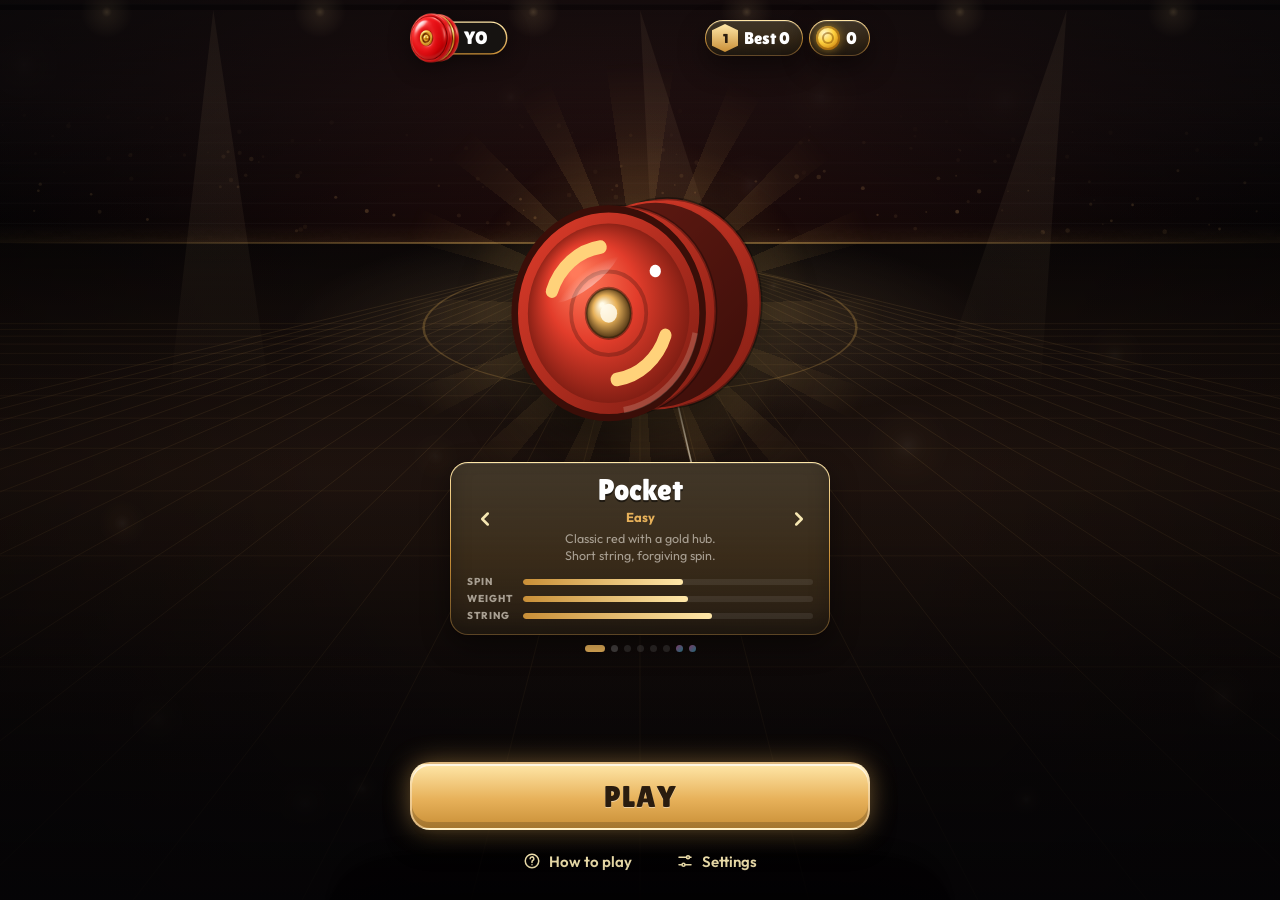
==== commit 9dfb0e9c: "Yo v5: drawn fist, dynamic camera Co-authored-by: Mellowoah <Mellowoah@users.noreply.github.com>" ====
--- a/yoyo/index.html
+++ b/yoyo/index.html
@@ -16,7 +16,6 @@
 <link rel="icon" type="image/svg+xml" href="favicon.svg">
 <link rel="apple-touch-icon" href="assets/icon-180.png">
 <link rel="manifest" href="manifest.webmanifest">
-<link rel="preload" as="image" href="assets/arm.png">
 <link rel="preconnect" href="https://fonts.googleapis.com">
 <link rel="preconnect" href="https://fonts.gstatic.com" crossorigin>
 <link rel="stylesheet" href="https://fonts.googleapis.com/css2?family=Lilita+One&family=Fraunces:opsz,wght@9..144,650&family=Outfit:wght@400;500;600;700;800&display=swap">
@@ -698,11 +697,11 @@
 function layoutView() {
   const chips = document.getElementById("tricks"), ar = app.getBoundingClientRect();
   const barTop = chips ? chips.getBoundingClientRect().top - ar.top - 44 : H * .78; // leave room for a 2-line hint
-  const { len } = armGeom();
+  const hwid = handW();
   P.vpx = W / 2;
   P.hy = insets.top + clamp(H * .27, 150, 250);                 // horizon / vanishing point, upper-middle
-  P.Yh = clamp(Math.min(H * .8, barTop - len * .19 - 6), H * .55, H * .82); // fist rests just above the bottom HUD
-  P.Yy0 = P.Yh - S.R * P.VS * .55;                             // a held yo-yo peeks out above the fingers
+  P.Yh = clamp(Math.min(H * .8, barTop - hwid * 1.05 - 6), H * .55, H * .82); // fist rests just above the bottom HUD
+  P.Yy0 = P.Yh + (H_HELD.y - H_PINCH.y) * hwid;                             // a held yo-yo peeks out above the fingers
   const f = proj(W / 2, S.floorY); P.Yf = f.y; P.sf = f.s;
 }
 function proj(wx, wy) {
@@ -806,7 +805,6 @@
 
 /* ================= Assets ================= */
 function loadImg(src) { const i = new Image(); i.decoding = "async"; i.src = src; return i; }
-const armImg = loadImg("assets/arm.png");
 const bokeh = Array.from({ length: 18 }, () => ({ x: Math.random(), y: Math.random(), r: 8 + Math.random() * 34, s: .004 + Math.random() * .012, a: .025 + Math.random() * .05, p: Math.random() * TAU }));
 function makeGlow(rgb) { const c = document.createElement("canvas"); c.width = c.height = 64; const g = c.getContext("2d"); const r = g.createRadialGradient(32, 32, 0, 32, 32, 32); r.addColorStop(0, "rgba(255,245,225,1)"); r.addColorStop(.4, `rgba(${rgb},.38)`); r.addColorStop(1, `rgba(${rgb},0)`); g.fillStyle = r; g.fillRect(0, 0, 64, 64); return c; }
 let glowSprite = makeGlow(TH.css.rgb);
@@ -816,20 +814,86 @@
 // screen, string running away from you into the scene. Throw = push forward (fist moves up-screen and shrinks),
 // bind = yank back toward you (fist drops and grows). The forearm is drawn in strips that get wider toward the
 // bottom edge, so it reads as coming toward the camera.
-const ARM_PINCH = { x: .915, y: .47 };
-const ARM_WRIST = { x: .72, y: .525 };
+// Procedural first-person hand: a right fist seen from behind/above, palm down. Knuckles on the far edge,
+// curled fingers tucked beyond them, the thumb wrapping in from the left, the string pinched between thumb
+// tip and index finger. Painted once per theme into sprites (crisp at 3x), then posed by the rig.
+const HS = 320;                       // sprite resolution: px per hand-width unit
+const H_PINCH = { x: -.37, y: -.95 };  // where the string leaves the hand (hand-width units, wrist at 0,0, fingers toward -y)
+const H_HELD = { x: -.24, y: -1.0 };   // where a held yo-yo sits, tucked under the curled index/middle fingers
 let armParts = null;
+function skinGrad(g, x0, x1, light = 0) {
+  const lg = g.createLinearGradient(x0, 0, x1, 0);
+  lg.addColorStop(0, light ? "#d58e66" : "#a9603f"); lg.addColorStop(.25, "#e8a47a"); lg.addColorStop(.5, "#f3bb90"); lg.addColorStop(.8, "#dc966c"); lg.addColorStop(1, "#a35b3c");
+  return lg;
+}
 function buildArmParts() {
-  if (armParts || !armImg.complete || !armImg.naturalWidth) return armParts;
-  const w = armImg.naturalWidth, h = armImg.naturalHeight, wx = ARM_WRIST.x * w, f = .035 * w;
-  const part = (stops) => { const c = document.createElement("canvas"); c.width = w; c.height = h; const g = c.getContext("2d"); g.drawImage(armImg, 0, 0); g.globalCompositeOperation = "destination-in"; const lg = g.createLinearGradient(0, 0, w, 0); for (const [x, a] of stops) lg.addColorStop(clamp(x / w, 0, 1), `rgba(0,0,0,${a})`); g.fillStyle = lg; g.fillRect(0, 0, w, h); return c; };
-  const fore = part([[0, 1], [wx + f, 1], [wx + 2.2 * f, 0], [w, 0]]), hand = part([[0, 0], [wx - f, 0], [wx, 1], [w, 1]]);
-  for (const c of [fore, hand]) { const g = c.getContext("2d"); g.globalCompositeOperation = "source-atop"; const lg = g.createLinearGradient(0, 0, 0, h * .5);
-    lg.addColorStop(0, rgba(TH.c.beam, .26)); lg.addColorStop(1, rgba(TH.c.beam, 0)); g.fillStyle = lg; g.fillRect(0, 0, w, h); }
-  // bake the perspective taper once: forearm strips get up to 1.5x thicker toward the shoulder (camera) end
-  const foreT = document.createElement("canvas"); foreT.width = w; foreT.height = Math.ceil(h * 1.5); { const g = foreT.getContext("2d"), c = ARM_WRIST.y * h, N = 24, end = wx * 1.1;
-    for (let i = 0; i < N; i++) { const a = end * i / N, b = end * (i + 1) / N, m = 1 + .5 * clamp(1 - ((a + b) / 2) / wx, 0, 1); g.drawImage(fore, a, 0, b - a + .5, h, a, c * 1.5 - c * m, b - a + .5, h * m); } }
-  armParts = { fore: foreT, hand };
+  if (armParts) return armParts;
+  const S = HS, rim = TH.c.beam;
+  // ---- hand sprite: origin (wrist centre) at (1.0S, 1.3S)
+  const hc = document.createElement("canvas"); hc.width = Math.ceil(2 * S); hc.height = Math.ceil(1.5 * S);
+  const g = hc.getContext("2d"); g.translate(S, 1.3 * S); g.scale(S, S); g.lineJoin = "round"; g.lineCap = "round";
+  const knuck = [[-.29, -.79], [-.095, -.84], [.1, -.825], [.285, -.75]];
+  // curled fingers beyond the knuckles (they bend away from you, so they're shorter and a bit darker)
+  knuck.forEach(([x, y], i) => {
+    const w = i === 3 ? .16 : .19, top = y - (i === 3 ? .15 : .19);
+    const lg = g.createLinearGradient(0, top, 0, y + .04); lg.addColorStop(0, "#c27a55"); lg.addColorStop(.5, "#e19d74"); lg.addColorStop(1, "#b06844");
+    g.fillStyle = lg; g.beginPath(); g.roundRect(x - w / 2, top, w, y - top + .06, [w * .5, w * .5, .03, .03]); g.fill();
+    g.strokeStyle = "rgba(120,55,35,.35)"; g.lineWidth = .012; g.stroke();
+    g.fillStyle = "rgba(255,230,210,.35)"; g.beginPath(); g.ellipse(x - w * .12, top + .045, w * .22, .03, 0, 0, TAU); g.fill(); // light on the finger tops
+  });
+  // back of the hand
+  g.beginPath(); g.moveTo(-.31, .2);
+  g.bezierCurveTo(-.33, -.1, -.39, -.4, -.4, -.72);
+  g.quadraticCurveTo(-.395, -.84, -.29, -.835);   // index knuckle
+  g.quadraticCurveTo(-.2, -.9, -.095, -.885);
+  g.quadraticCurveTo(0, -.9, .1, -.87);
+  g.quadraticCurveTo(.2, -.86, .285, -.795);
+  g.quadraticCurveTo(.39, -.74, .4, -.64);
+  g.bezierCurveTo(.41, -.4, .36, -.12, .31, .2); g.closePath();
+  g.fillStyle = skinGrad(g, -.42, .42); g.fill();
+  g.strokeStyle = "rgba(120,55,35,.45)"; g.lineWidth = .014; g.stroke();
+  // knuckle highlights + creases between them
+  knuck.forEach(([x, y]) => { const rg = g.createRadialGradient(x - .02, y - .02, 0, x, y, .1); rg.addColorStop(0, "rgba(255,236,218,.75)"); rg.addColorStop(1, "rgba(255,236,218,0)"); g.fillStyle = rg; g.beginPath(); g.arc(x, y, .1, 0, TAU); g.fill(); });
+  g.strokeStyle = "rgba(150,75,50,.28)"; g.lineWidth = .016;
+  for (let i = 0; i < 3; i++) { const [x0, y0] = knuck[i], [x1, y1] = knuck[i + 1], mx = (x0 + x1) / 2, my = (y0 + y1) / 2; g.beginPath(); g.moveTo(mx, my - .04); g.lineTo(mx + .005, my + .07); g.stroke(); }
+  // tendons fanning from the wrist to each knuckle
+  g.strokeStyle = "rgba(255,232,212,.13)"; g.lineWidth = .02;
+  knuck.forEach(([x, y]) => { g.beginPath(); g.moveTo(x * .35, .05); g.quadraticCurveTo(x * .7, (y + .05) / 2, x, y + .1); g.stroke(); });
+  // soft shading toward the wrist (the hand slopes away from the light)
+  { const lg = g.createLinearGradient(0, -.3, 0, .2); lg.addColorStop(0, "rgba(90,40,25,0)"); lg.addColorStop(1, "rgba(90,40,25,.28)"); g.fillStyle = lg; g.globalCompositeOperation = "source-atop"; g.fillRect(-.45, -.3, .9, .5); g.globalCompositeOperation = "source-over"; }
+  // thumb: one solid, tapered digit wrapping in from the left side of the hand and tucking beside the index finger
+  // (filled shape, wide base merged into the hand, so it never reads as a loop or leaves a see-through gap)
+  const thumb = () => { g.beginPath(); g.moveTo(-.16, -.02);
+    g.bezierCurveTo(-.5, -.12, -.64, -.42, -.53, -.72);      // outer edge
+    g.bezierCurveTo(-.49, -.86, -.42, -.95, -.35, -.92);     // rounded tip
+    g.bezierCurveTo(-.3, -.89, -.3, -.82, -.33, -.76);
+    g.bezierCurveTo(-.38, -.58, -.34, -.36, -.18, -.24);     // inner edge back down into the hand
+    g.closePath(); };
+  thumb(); { const lg = g.createLinearGradient(-.62, 0, -.22, 0); lg.addColorStop(0, "#b36a48"); lg.addColorStop(.5, "#efb388"); lg.addColorStop(1, "#dc9a70"); g.fillStyle = lg; } g.fill();
+  // outline only along the outer edge + tip; soft crease where the thumb meets the hand
+  g.beginPath(); g.moveTo(-.2, -.04); g.bezierCurveTo(-.5, -.12, -.64, -.42, -.53, -.72); g.bezierCurveTo(-.49, -.86, -.42, -.95, -.35, -.92); g.bezierCurveTo(-.3, -.89, -.3, -.82, -.33, -.76);
+  g.strokeStyle = "rgba(120,55,35,.42)"; g.lineWidth = .014; g.stroke();
+  g.beginPath(); g.moveTo(-.33, -.76); g.bezierCurveTo(-.37, -.6, -.35, -.45, -.3, -.36); g.strokeStyle = "rgba(140,65,42,.3)"; g.lineWidth = .02; g.stroke();
+  // top light along the thumb's back
+  g.beginPath(); g.moveTo(-.28, -.12); g.bezierCurveTo(-.5, -.24, -.55, -.5, -.47, -.74); g.strokeStyle = "rgba(255,230,205,.28)"; g.lineWidth = .05; g.lineCap = "round"; g.stroke();
+  // thumbnail, seen from above
+  g.save(); g.translate(-.405, -.86); g.rotate(.55); { const rg = g.createLinearGradient(0, -.05, 0, .05); rg.addColorStop(0, "#ffe9e0"); rg.addColorStop(1, "#f0b9a6"); g.fillStyle = rg; } g.beginPath(); g.ellipse(0, 0, .042, .058, 0, 0, TAU); g.fill();
+  g.strokeStyle = "rgba(160,90,70,.5)"; g.lineWidth = .008; g.stroke(); g.fillStyle = "rgba(255,255,255,.6)"; g.beginPath(); g.ellipse(-.012, -.018, .012, .02, 0, 0, TAU); g.fill(); g.restore();
+  // theme rim light along the far (lit) edge
+  g.globalCompositeOperation = "source-atop"; { const lg = g.createLinearGradient(0, -1.05, 0, -.55); lg.addColorStop(0, rgba(rim, .2)); lg.addColorStop(1, rgba(rim, 0)); g.fillStyle = lg; g.fillRect(-.7, -1.2, 1.4, .7); }
+  // ---- forearm sprite (rises from the bottom edge, wider toward the camera): origin (wrist) at (0.75S, 0.12S)
+  const fc = document.createElement("canvas"); fc.width = Math.ceil(1.5 * S); fc.height = Math.ceil(3.2 * S);
+  const f = fc.getContext("2d"); f.translate(.75 * S, .12 * S); f.scale(S, S);
+  const wAt = (y) => .3 + Math.min(y, 3) * .085;  // half-width grows with distance from the wrist
+  const band = (y0, y1, fill, k = 0) => { f.beginPath(); f.moveTo(-wAt(y0) - k, y0); f.lineTo(wAt(y0) + k, y0); f.lineTo(wAt(y1) + k, y1); f.lineTo(-wAt(y1) - k, y1); f.closePath(); f.fillStyle = fill; f.fill(); };
+  band(-.12, 1.25, skinGrad(f, -.42, .42));
+  { const lg = f.createLinearGradient(0, -.1, 0, 1.25); lg.addColorStop(0, "rgba(90,40,25,.22)"); lg.addColorStop(.3, "rgba(90,40,25,0)"); f.fillStyle = lg; f.globalCompositeOperation = "source-atop"; f.fillRect(-.6, -.12, 1.2, 1.37); f.globalCompositeOperation = "source-over"; }
+  f.strokeStyle = "rgba(255,236,218,.18)"; f.lineWidth = .05; f.beginPath(); f.moveTo(-.08, .1); f.lineTo(-.12, 1.2); f.stroke();
+  { const lg = f.createLinearGradient(-.5, 0, .5, 0); lg.addColorStop(0, "#8c5a14"); lg.addColorStop(.3, "#ffe39a"); lg.addColorStop(.55, "#e7b15a"); lg.addColorStop(1, "#7a4a10"); band(1.22, 1.42, lg, .03); }
+  f.strokeStyle = "rgba(90,55,10,.6)"; f.lineWidth = .012; for (const y of [1.27, 1.37]) { f.beginPath(); f.moveTo(-wAt(y) - .03, y); f.lineTo(wAt(y) + .03, y); f.stroke(); }
+  { const lg = f.createLinearGradient(-.6, 0, .6, 0); lg.addColorStop(0, "#1e1b1c"); lg.addColorStop(.35, "#4a4446"); lg.addColorStop(.6, "#3a3537"); lg.addColorStop(1, "#151314"); band(1.42, 3.05, lg, .06); }
+  f.globalCompositeOperation = "source-atop"; { const lg = f.createLinearGradient(-.6, 0, .2, 0); lg.addColorStop(0, rgba(rim, .22)); lg.addColorStop(1, rgba(rim, 0)); f.fillStyle = lg; f.fillRect(-.7, -.2, .9, 3.3); }
+  armParts = { hand: hc, fore: fc };
   return armParts;
 }
 const rig = { ox: 0, oy: 0, vox: 0, voy: 0, bend: 0, vb: 0, af: -Math.PI / 2 - .3, wind: null, t: 0, droop: 0 };
@@ -882,23 +946,25 @@
       break;
   }
 }
-function armGeom() { const iw = armImg.naturalWidth || 1100, ih = armImg.naturalHeight || 389, len = clamp(Math.min(W, H) * 1.05, 330, 520); return { iw, ih, len, th: len * ih / iw }; }
-function drawArm(g, px, py, depthS) {
-  const parts = buildArmParts(); if (!parts) return;
-  const geo = armGeom(), hs = clamp(1 + rig.oy * .0035, .84, 1.16) * clamp(depthS, .6, 1.15);
-  const iw = geo.iw, ih = geo.ih, len = geo.len * hs, th = geo.th * hs;
-  const wx = ARM_WRIST.x * len, wy = ARM_WRIST.y * th, dx = (ARM_PINCH.x - ARM_WRIST.x) * len, dy = (ARM_PINCH.y - ARM_WRIST.y) * th;
-  // shoulder off-screen below and to the right; the forearm rises up-left toward the fist
-  const dir0 = -Math.PI / 2 - .3, D = geo.len * 1.25, ax = W / 2 - D * Math.cos(dir0) + W * .06, ay = P.Yh - D * Math.sin(dir0);
-  let af = rig.af, ah = af + rig.bend * .6, wX = px, wY = py;
-  for (let i = 0; i < 3; i++) { const c = Math.cos(ah), s = Math.sin(ah); wX = px - (c * dx - s * dy); wY = py - (s * dx + c * dy); af = Math.atan2(wY - ay, wX - ax); ah = af + rig.bend * .6; }
-  rig.af = af;
-  const k = len / iw, pd = parts.pad * k;
-  // (no cast shadow in first person: the floor is far below the arm, so the arm reads cleaner without one)
-  g.save(); g.translate(wX, wY); g.rotate(af);
-  g.drawImage(parts.fore, 1, 0, 4, parts.fore.height, -wx - 900 + 3, -wy * 1.5, 900, th * 1.5); // sleeve continues off the bottom edge
-  g.drawImage(parts.fore, -wx, -wy * 1.5, len, th * 1.5); g.restore();
-  g.save(); g.translate(wX, wY); g.rotate(ah); g.drawImage(parts.hand, -wx, -wy, len, th); g.restore();
+function handW() { return clamp(Math.min(W, H) * .3, 105, 175); }
+function armGeom() { return { len: handW() }; }
+// solve the pose: pinch on the string point, forearm aimed from a shoulder pivot off-screen bottom-right
+const pose = { wX: 0, wY: 0, af: 0, th: 0, hw: 0, fs: 1 };
+function solveArm(px, py, depthS) {
+  const hs = clamp(1 + rig.oy * .0035, .84, 1.16) * clamp(depthS, .6, 1.15), hw = handW() * hs;
+  const fs = 1 - clamp(rig.bend, 0, 1) * .28 + clamp(-rig.bend, 0, 1) * .08; // wrist flick foreshortens the fist
+  const dir0 = -Math.PI / 2 - .3, D = handW() * 4.4, ax = W / 2 - D * Math.cos(dir0) + W * .1, ay = P.Yh - D * Math.sin(dir0);
+  let af = rig.af, wX = px, wY = py;
+  for (let i = 0; i < 3; i++) { const th = af + Math.PI / 2 + rig.bend * .35, c = Math.cos(th), s = Math.sin(th), lx = H_PINCH.x * hw, ly = H_PINCH.y * hw * fs;
+    wX = px - (c * lx - s * ly); wY = py - (s * lx + c * ly); af = Math.atan2(wY - ay, wX - ax); }
+  rig.af = af; Object.assign(pose, { wX, wY, af, th: af + Math.PI / 2 + rig.bend * .35, hw, fs });
+  return pose;
+}
+function handPoint(lx, ly) { const c = Math.cos(pose.th), s = Math.sin(pose.th), x = lx * pose.hw, y = ly * pose.hw * pose.fs; return { x: pose.wX + c * x - s * y, y: pose.wY + s * x + c * y }; }
+function drawArm(g) {
+  const parts = buildArmParts(), k = pose.hw / HS;
+  g.save(); g.translate(pose.wX, pose.wY); g.rotate(pose.af + Math.PI / 2); g.drawImage(parts.fore, -.75 * HS * k, -.12 * HS * k, parts.fore.width * k, parts.fore.height * k); g.restore();
+  g.save(); g.translate(pose.wX, pose.wY); g.rotate(pose.th); g.scale(1, pose.fs); g.drawImage(parts.hand, -HS * k, -1.3 * HS * k, parts.hand.width * k, parts.hand.height * k); g.restore();
 }
 
 /* ================= Yo-yo art (procedural, one look per model) ================= */
@@ -1044,6 +1110,54 @@
   }
   g.globalAlpha = 1; g.globalCompositeOperation = "source-over";
 }
+
+/* ================= Dynamic camera =================
+   A spring-driven 2D camera over the projected scene (the DOM HUD is never touched):
+   held -> hand framing, throw -> push in and track the yo-yo with a little lead (the hand may slide off the bottom),
+   sleep / Walk the Dog -> ease out to a wide shot of yo-yo + floor + string + hand (held for a beat),
+   swings -> moderate framing around the hand and arc, bind/return -> push back in and follow it home.
+   Zoom stays >= 1 and the view is clamped inside the backdrop, so no edges ever show. */
+const cam = { x: 0, y: 0, z: 1, vx: 0, vy: 0, vz: 0, wideHold: 0, mode: "neutral", init: false };
+function camTarget(dt) {
+  if (!playing) { cam.mode = "neutral"; return { x: W / 2, y: H / 2, z: 1 }; }
+  const yq = proj(S.yo.x, S.yo.y), hq = proj(S.hand.x, S.hand.y), red = S.reduced ? .3 : 1;
+  let x = W / 2, y = H / 2, z = 1, mode = S.phase;
+  const floorTrick = S.onFloor || (S.phase === "sleep" && S.hand.y > S.handBaseY + 30 && S.floorY - (S.yo.y + S.R) < S.R * 1.5);
+  if (floorTrick) cam.wideHold = .9; else cam.wideHold = Math.max(0, cam.wideHold - dt);
+  if (S.phase === "held") { mode = "hand"; x = W / 2; y = lerp(H / 2, P.Yh, .32); z = 1.1; }
+  else if (S.phase === "out") {
+    mode = "follow"; const lq = proj(S.yo.x + S.yo.vx * .12, S.yo.y + S.yo.vy * .12);
+    x = lerp(hq.x, lq.x, .68); y = lerp(hq.y, lq.y, .78); z = 1.32;
+  } else if (S.phase === "return") { mode = "return"; x = lerp(yq.x, hq.x, .4); y = lerp(yq.y, hq.y, .4); z = 1.2; }
+  else if (cam.wideHold > 0) { mode = "wide"; x = W / 2; y = H / 2; z = 1; }
+  else { // sleep / dead / swings: frame the hand, the yo-yo, the floor under it and the string between
+    const fq = proj(S.yo.x, S.floorY), R = S.R * P.VS;
+    const x0 = Math.min(yq.x, hq.x, fq.x) - R * 2, x1 = Math.max(yq.x, hq.x, fq.x) + R * 2, y0 = Math.min(yq.y, fq.y) - R * 2, y1 = hq.y + handW() * .9;
+    const swing = Math.abs(S.yo.vx) > 260 * S.scale || S.yo.y < S.hand.y + S.L * .55;
+    mode = swing ? "swing" : "frame";
+    z = clamp(Math.min(W / (x1 - x0 + 40), (H * .72) / (y1 - y0 + 40)), 1, swing ? 1.07 : 1.16);
+    x = (x0 + x1) / 2; y = (y0 + y1) / 2 + H * .05; // bottom HUD is taller, so sit the shot a touch high
+  }
+  cam.mode = mode;
+  return { x, y, z: 1 + (z - 1) * red };
+}
+function camClamp() { const z = Math.max(1, cam.z); cam.x = clamp(cam.x, W / 2 / z, W - W / 2 / z); cam.y = clamp(cam.y, H / 2 / z, H - H / 2 / z); }
+function camUpdate(dt) {
+  const t = camTarget(dt);
+  if (!cam.init) { Object.assign(cam, { x: t.x, y: t.y, z: t.z, vx: 0, vy: 0, vz: 0, init: true }); camClamp(); return; }
+  const w = S.reduced ? 3.2 : (cam.mode === "follow" ? 7 : cam.mode === "wide" ? 3.4 : 4.6), wz = S.reduced ? 2.6 : (cam.mode === "wide" ? 2.8 : cam.mode === "follow" ? 7.5 : 4.2), zeta = .92;
+  let n = Math.max(1, Math.ceil(dt / (1 / 240))); const h = dt / n;
+  while (n-- > 0) {
+    cam.vx += (w * w * (t.x - cam.x) - 2 * zeta * w * cam.vx) * h; cam.vy += (w * w * (t.y - cam.y) - 2 * zeta * w * cam.vy) * h;
+    cam.vz += (wz * wz * (t.z - cam.z) - 2 * zeta * wz * cam.vz) * h;
+    cam.x += cam.vx * h; cam.y += cam.vy * h; cam.z += cam.vz * h;
+  }
+  cam.z = clamp(cam.z, 1, 1.4); camClamp();
+  // keep a hovering mouse cursor glued to the hand while the camera pans/zooms
+  if (playing && inp.mcx != null && !tilt.live && (!drag || drag.mouse)) inp.x = camInvX(inp.mcx);
+}
+// screen -> scene x (mouse hover follows the cursor even while the camera is zoomed/panned)
+function camInvX(clientX) { const r = cv.getBoundingClientRect(); return (clientX - r.left - W / 2) / cam.z + cam.x; }
 let frameDtVis = 1 / 60;
 let fogSprite = null, fogFor = "";
 function ensureFog() { if (fogFor === TH.c.fog) return; fogFor = TH.c.fog; const c = document.createElement("canvas"); c.width = c.height = 64; const g = c.getContext("2d"); const r = g.createRadialGradient(32, 32, 10, 32, 32, 32); r.addColorStop(0, rgba(TH.c.fog, 0)); r.addColorStop(.5, rgba(TH.c.fog, .55)); r.addColorStop(1, rgba(TH.c.fog, 0)); g.fillStyle = r; g.fillRect(0, 0, 64, 64); fogSprite = c; }
@@ -1067,6 +1181,7 @@
   const ox = W / 2, oy = P.hy + (P.Yh - P.hy) * .4;
   if (pz > 1.001 || sx || sy) { g.fillStyle = "#000"; g.fillRect(0, 0, cv.width, cv.height); }
   g.setTransform(DPR * pz, 0, 0, DPR * pz, DPR * (ox - ox * pz + sx * .5), DPR * (oy - oy * pz + sy * .5));
+  g.translate(W / 2, H / 2); g.scale(cam.z, cam.z); g.translate(-cam.x, -cam.y); // dynamic camera
   g.drawImage(bg, 0, 0, W, H);
   const t = S.time;
   drawLive(g, t);
@@ -1075,8 +1190,9 @@
   const ang = lerp(S.pAngle, S.angle, alpha), m = S.cfg, hot = clamp((S.spin - 30) / 50, 0, 1);
   const hq = proj(hxW, hyW), held = S.phase === "held" && playing;
   const pX = hq.x + (playing ? rig.ox : 0), pY = hq.y + (playing ? rig.oy : 0);
+  if (playing) solveArm(pX, pY, hq.s);
   let q = proj(yxW, yyW);
-  if (held) q = { x: pX, y: pY - (P.Yh - P.Yy0) * clamp(1 + rig.oy * .0035, .84, 1.16), s: 1, z: 1, u: 0 };
+  if (held) { const hp = handPoint(H_HELD.x, H_HELD.y); q = { x: hp.x, y: hp.y, s: 1, z: 1, u: 0 }; }
   const R = S.R * P.VS * q.s;
   // contact shadow on the floor: grows darker and sharper as the yo-yo nears it
   const gap = clamp((S.floorY - (yyW + S.R)) / Math.max(80, (S.floorY - S.handBaseY) * .7), 0, 1);
@@ -1092,7 +1208,7 @@
     drawYoyoDepth(g, q, R, m, ang, S.reduced ? 0 : S.rollDir * S.spin * .5, hot, t);
   };
   if (!nearer) { if (playing || S.attract) drawString(g, pX, pY, q.x, q.y + R * .1, Math.min(60, slack), S.tension, S.tangled, t, S.R * .35); drawYo(); }
-  if (playing) drawArm(g, pX, pY, hq.s);
+  if (playing) drawArm(g);
   if (nearer) { drawString(g, pX, pY, q.x, q.y, Math.min(60, slack), S.tension, S.tangled, t, S.R * .35); drawYo(); }
   drawParticles(g, projParticles(S.particles));
   g.textAlign = "center"; g.textBaseline = "middle"; g.lineJoin = "round";
@@ -1112,14 +1228,15 @@
 });
 cv.addEventListener("pointermove", (e) => {
   if (!playing) return;
-  if (!drag) { if (e.pointerType === "mouse" && !tilt.live) inp.x = e.clientX; return; } // desktop: hand follows the cursor
+  if (!drag) { if (e.pointerType === "mouse" && !tilt.live) { inp.mcx = e.clientX; inp.x = camInvX(e.clientX); } return; } // desktop: hand follows the cursor
   if (e.pointerId !== drag.id) return;
   const evs = e.getCoalescedEvents ? e.getCoalescedEvents() : [e];
   for (const ev of evs) drag.samples.push({ t: ev.timeStamp || performance.now(), x: ev.clientX, y: ev.clientY });
   const now = performance.now(); while (drag.samples.length > 2 && now - drag.samples[0].t > 120) drag.samples.shift();
   const dx = e.clientX - drag.sx, dy = e.clientY - drag.sy; drag.moved = Math.max(drag.moved, Math.hypot(dx, dy));
   // relative drag (no jump to the finger) — mouse uses absolute since the cursor is the hand
-  inp.x = drag.mouse ? e.clientX : drag.ox + dx;
+  inp.mcx = drag.mouse ? e.clientX : null; // touch drags are relative, so the camera never fights them
+  inp.x = drag.mouse ? camInvX(e.clientX) : drag.ox + dx;
   inp.y = drag.oy - dy * .9; // first-person: pushing your finger up reaches forward/down toward the floor
 });
 function endDrag(e) {
@@ -1468,6 +1585,7 @@
   emitTrails(dt);
   stepFx(S, dt);
   if (playing) rigUpdate(dt);
+  camUpdate(dt);
   render(clamp(acc / DT, 0, 1));
   if (!playing && !menuEl.classList.contains("hidden")) { heroAng += dt * (YOYOS[viewIdx].special ? 1.1 : .7); drawHero(); }
   stepCelebrate(dt);
@@ -1492,7 +1610,7 @@
 // test / debug hooks (read-only views + input driving; nothing here bypasses unlocks)
 window.__yo = {
   state: () => ({ phase: S.phase, playing, attract: S.attract, model: S.cfg.id, selected: store.d.selected, theme: store.d.theme, R: Math.round(S.R), L: Math.round(S.L), Lmax: Math.round(S.Lmax), spin: Math.round(S.spin), score: S.score, combo: S.combo, tricks: [...S.scored], hand: [Math.round(S.hand.x), Math.round(S.hand.y)], yo: [Math.round(S.yo.x), Math.round(S.yo.y)], onFloor: S.onFloor, tangled: S.tangled, dpr: DPR, canvas: [cv.width, cv.height], level: store.d.level, xp: store.d.xp, coins: store.d.coins, diamond: unlocked("diamond"), unlocked: YOYOS.filter((y) => unlocked(y.id)).map((y) => y.id), particles: S.particles.length }),
-  sim: S, rig,
+  sim: S, rig, cam,
   manual: (on) => { manualClock = !!on; prevT = performance.now(); },
   advance: (frames = 1, fps = 60) => { for (let i = 0; i < frames; i++) tick(1 / fps); },
   drive: (x, y) => { inp.x = x; if (y != null) inp.y = y; inp.touching = true; },
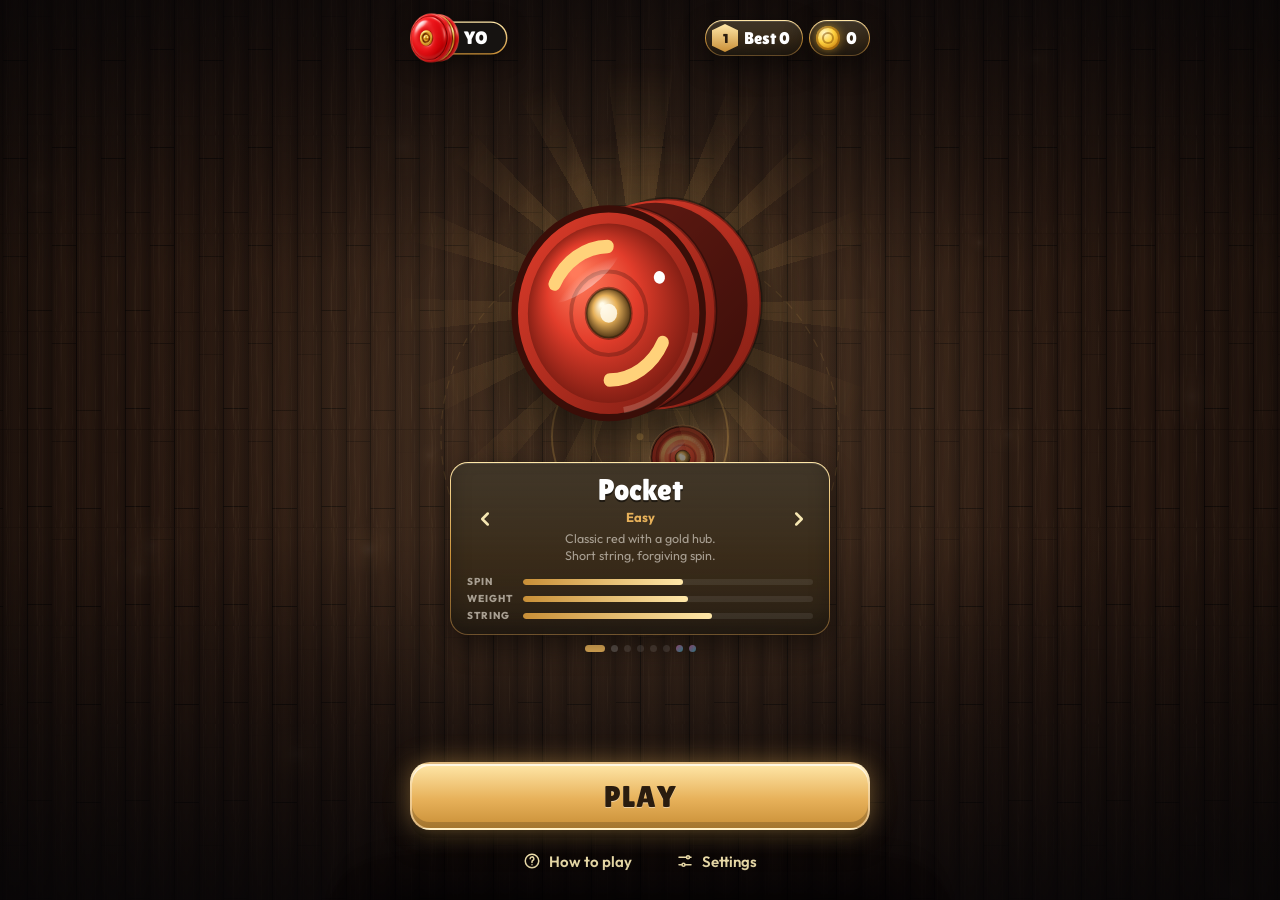
==== commit e533afc1: "Yo v6: top-down view, hand holding phone, follow camera Co-authored-by: Mellowoah <Mellowoah@users.n" ====
--- a/yoyo/index.html
+++ b/yoyo/index.html
@@ -688,28 +688,31 @@
 probe.style.cssText = "position:fixed;visibility:hidden;pointer-events:none;padding:env(safe-area-inset-top,0) env(safe-area-inset-right,0) env(safe-area-inset-bottom,0) env(safe-area-inset-left,0)";
 document.body.appendChild(probe);
 let bg = null;
-/* ---- first-person projection ----
-   The physics runs in a flat "world" plane (x = sideways, y = down toward the floor, gravity +y).
-   The camera is your eyes looking down past your own hand at the bottom of the phone, so world-down
-   (toward the floor) is AWAY from you: it maps up-screen toward a vanishing point and shrinks with depth.
-   Things above the hand in the world (top of Around the World) come toward you and grow. */
-const P = { vpx: 0, hy: 0, Yh: 0, Yy0: 0, Dk: 2.3, VS: 1.6, Yf: 0, sf: .3 };
+/* ---- top-down projection ----
+   The physics runs in a flat "world" plane (x = sideways, y = straight down toward the floor, gravity +y).
+   The camera is the phone, held flat right above your own hand and looking straight DOWN at the floor:
+   your fist sits at the bottom of the screen with the forearm coming in from the bottom edge, and the yo-yo
+   drops AWAY from the camera, so it shrinks with depth and stays near the hand. The optical centre sits a
+   little above the hand on screen, so a falling yo-yo drifts slightly up along the (nearly end-on) string.
+   Anything above the hand in the world (the top of Around the World) comes toward the lens and grows. */
+const P = { Ox: 0, Oy: 0, Ay: 0, Yh: 0, Dc: 300, VS: 1.6, sf: .38, Ax: 0, Acy: 0 };
 function layoutView() {
   const chips = document.getElementById("tricks"), ar = app.getBoundingClientRect();
   const barTop = chips ? chips.getBoundingClientRect().top - ar.top - 44 : H * .78; // leave room for a 2-line hint
   const hwid = handW();
-  P.vpx = W / 2;
-  P.hy = insets.top + clamp(H * .27, 150, 250);                 // horizon / vanishing point, upper-middle
-  P.Yh = clamp(Math.min(H * .8, barTop - hwid * 1.05 - 6), H * .55, H * .82); // fist rests just above the bottom HUD
-  P.Yy0 = P.Yh + (H_HELD.y - H_PINCH.y) * hwid;                             // a held yo-yo peeks out above the fingers
-  const f = proj(W / 2, S.floorY); P.Yf = f.y; P.sf = f.s;
-}
+  P.Yh = P.Ay = clamp(Math.min(H * .8, barTop - hwid * 1.05 - 6), H * .55, H * .82); // fingertips just above the bottom HUD
+  P.Ox = W / 2; P.Oy = P.Ay - clamp(H * .17, 90, 170);                               // optical centre (where depth converges)
+  P.Dc = .62 * Math.max(120, S.floorY - S.handBaseY);                                // lens height above the hand
+  P.sf = sDepth(S.floorY);
+  P.Ax = W / 2; P.Acy = H * .45;                                                      // camera anchor on screen
+}
+function sDepth(wy) { return clamp(P.Dc / Math.max(P.Dc * .55, P.Dc + (wy - S.handBaseY)), .05, 1.8); }
 function proj(wx, wy) {
-  const y0 = S.handBaseY + S.Lmin * .92, span = Math.max(60, S.floorY - y0), u = (wy - y0) / span;
-  if (u >= 0) { const z = 1 + u * P.Dk, s = 1 / z; return { x: P.vpx + (wx - P.vpx) * s, y: P.hy + (P.Yy0 - P.hy) * s, s, z, u }; }
-  const k = -u / Math.max(.02, S.Lmin * .92 / span), s = 1 + Math.min(.75, -u * .9);
-  return { x: clamp(wx, -40, W + 40), y: P.Yy0 + (P.Yh - P.Yy0) * Math.min(k, 1) + Math.max(0, k - 1) * 7, s, z: 1 / s, u };
-}
+  const s = sDepth(wy), y0 = S.handBaseY + S.Lmin * .92, u = (wy - y0) / Math.max(60, S.floorY - y0);
+  return { x: P.Ox + (wx - P.Ox) * s, y: P.Oy + (P.Ay - P.Oy) * s, s, z: 1 / s, u };
+}
+// a point on the floor in floor units (u sideways, v forward; (W/2, Ay) is straight below the resting hand) -> scene
+function fproj(u, v) { return { x: P.Ox + (u - P.Ox) * P.sf, y: P.Oy + (v - P.Oy) * P.sf }; }
 function resize() {
   const r = app.getBoundingClientRect(); W = Math.max(1, r.width); H = Math.max(1, r.height);
   const cs = getComputedStyle(probe); insets = { top: parseFloat(cs.paddingTop) || 0, right: parseFloat(cs.paddingRight) || 0, bottom: parseFloat(cs.paddingBottom) || 0, left: parseFloat(cs.paddingLeft) || 0 };
@@ -725,80 +728,67 @@
 function rnd(seed) { let s = seed >>> 0; return () => ((s = (s * 1664525 + 1013904223) >>> 0) / 4294967296); }
 function rgba(rgb, a) { return `rgba(${rgb},${a})`; }
 
-/* ---- themed arena backdrops (static layer, cached) ---- */
-function buildBg() {
-  bg = document.createElement("canvas"); bg.width = cv.width; bg.height = cv.height;
-  const g = bg.getContext("2d"); g.setTransform(DPR, 0, 0, DPR, 0, 0);
-  const c = TH.c, fy = P.hy, R = rnd(7);
+/* ---- themed floors, seen from straight above ----
+   A repeating texture tile (wood stage / neon grid / mown grass) plus a few vector decals, all drawn in floor
+   units under the floor's own depth scale, so the floor grows as the camera zooms down toward it. */
+let floorTile = null, floorPat = null, floorFor = "", vign = null;
+function buildBg() { floorTile = null; floorPat = null; floorFor = ""; vign = null; }
+function ensureFloor(g) {
+  const key = TH.kind + "|" + DPR + "|" + (g.canvas ? g.canvas.width : 0);
+  if (floorFor === key && floorPat) return;
+  floorFor = key; const c = TH.c, T = 256, td = Math.min(DPR, 1.25) * 1.6, cvT = document.createElement("canvas");
+  cvT.width = cvT.height = Math.round(T * td); const f = cvT.getContext("2d"); f.scale(td, td); const R = rnd(11);
   if (TH.kind === "park") {
-    let lg = g.createLinearGradient(0, 0, 0, fy); lg.addColorStop(0, c.skyTop); lg.addColorStop(.55, c.skyMid); lg.addColorStop(1, c.skyBot); g.fillStyle = lg; g.fillRect(0, 0, W, fy + 2);
-    const sx = W * .7, sy = fy - Math.min(H * .16, 150), sr = Math.min(W, H) * .13;
-    let rg = g.createRadialGradient(sx, sy, sr * .2, sx, sy, sr * 4); rg.addColorStop(0, rgba(c.sun, .55)); rg.addColorStop(1, rgba(c.sun, 0)); g.fillStyle = rg; g.fillRect(0, 0, W, fy);
-    rg = g.createRadialGradient(sx, sy - sr * .3, 0, sx, sy, sr); rg.addColorStop(0, "#fff6d8"); rg.addColorStop(1, "#ffc27a"); g.fillStyle = rg; g.beginPath(); g.arc(sx, sy, sr, 0, TAU); g.fill();
-    g.fillStyle = "rgba(255,230,240,.18)"; for (let i = 0; i < 6; i++) { const x = R() * W, y = fy * (.15 + R() * .45), w = 60 + R() * 120; g.beginPath(); g.ellipse(x, y, w, w * .22, 0, 0, TAU); g.ellipse(x + w * .4, y - 8, w * .5, w * .2, 0, 0, TAU); g.fill(); }
-    const hills = (col, base, amp, f, ph) => { g.fillStyle = col; g.beginPath(); g.moveTo(0, fy + 2); for (let x = 0; x <= W + 10; x += 10) g.lineTo(x, base - amp * (.5 + .5 * Math.sin(x * f + ph)) - amp * .3 * Math.sin(x * f * 2.7 + ph * 2)); g.lineTo(W, fy + 2); g.closePath(); g.fill(); };
-    hills(c.hillFar, fy - H * .05, H * .07, .012, 1); hills(c.hillNear, fy, H * .045, .02, 3);
-    g.fillStyle = "#2a1236"; for (let i = 0; i < 7; i++) { const x = (i + .5) / 7 * W + (R() - .5) * 30, h = 40 + R() * 50, y = fy - 4; g.fillRect(x - 2, y - h * .5, 4, h * .5); g.beginPath(); g.arc(x, y - h * .6, h * .28, 0, TAU); g.arc(x - h * .15, y - h * .45, h * .2, 0, TAU); g.arc(x + h * .15, y - h * .45, h * .2, 0, TAU); g.fill(); }
-    lg = g.createLinearGradient(0, fy, 0, H); lg.addColorStop(0, c.grassA); lg.addColorStop(1, c.grassB); g.fillStyle = lg; g.fillRect(0, fy, W, H - fy);
-    g.save(); g.beginPath(); g.rect(0, fy, W, H - fy); g.clip(); g.fillStyle = "rgba(255,255,255,.05)";
-    for (let i = -12; i <= 12; i += 2) { g.beginPath(); g.moveTo(P.vpx, fy); g.lineTo(P.vpx + i * W * .16, H + 40); g.lineTo(P.vpx + (i + 1) * W * .16, H + 40); g.closePath(); g.fill(); } g.restore();
-    g.strokeStyle = "rgba(160,220,120,.35)"; g.lineWidth = 1.2; for (let x = 0; x < W; x += 4) { const h = 4 + R() * 9; g.beginPath(); g.moveTo(x, fy + 2); g.lineTo(x + (R() - .5) * 4, fy + 2 - h); g.stroke(); }
-    g.fillStyle = "rgba(240,200,150,.16)"; g.beginPath(); g.ellipse(W / 2, fy + (H - fy) * .55, W * .5, (H - fy) * .35, 0, 0, TAU); g.fill();
-  } else {
-    let lg = g.createLinearGradient(0, 0, 0, fy); lg.addColorStop(0, c.wallTop); lg.addColorStop(.6, c.wallMid); lg.addColorStop(1, c.wallBot); g.fillStyle = lg; g.fillRect(0, 0, W, fy + 2);
-    if (TH.kind === "neon") {
-      for (let i = 0; i < 90; i++) { g.fillStyle = `rgba(255,255,255,${.2 + R() * .6})`; g.fillRect(R() * W, R() * fy * .7, R() < .1 ? 2 : 1, R() < .1 ? 2 : 1); }
-      const sx = W / 2, sy = fy - Math.min(H * .12, 110), sr = Math.min(W * .34, 220);
-      const sun = document.createElement("canvas"); sun.width = sun.height = Math.ceil(sr * 2 * DPR); const sg = sun.getContext("2d"); sg.scale(DPR, DPR);
-      let gg = sg.createLinearGradient(0, 0, 0, sr * 2); gg.addColorStop(0, "#ffe06a"); gg.addColorStop(.5, "#ff6a8a"); gg.addColorStop(1, "#c43bff"); sg.fillStyle = gg; sg.beginPath(); sg.arc(sr, sr, sr, 0, TAU); sg.fill();
-      sg.globalCompositeOperation = "destination-out"; for (let k = 0; k < 9; k++) { const y = sr * (1 + k * .11), hgt = 2 + k * 1.6; sg.fillRect(0, y, sr * 2, hgt); }
-      g.save(); g.globalAlpha = .8; g.shadowColor = "#ff3fd1"; g.shadowBlur = 40; g.drawImage(sun, sx - sr, sy - sr, sr * 2, sr * 2); g.restore();
-      g.fillStyle = "#0a0518"; for (let x = 0; x < W;) { const bw = 18 + R() * 40, bh = 30 + R() * fy * .25; g.fillRect(x, fy - bh, bw - 2, bh); for (let wy = fy - bh + 6; wy < fy - 6; wy += 9) for (let wx = x + 4; wx < x + bw - 6; wx += 7) if (R() < .18) { g.fillStyle = R() < .5 ? "rgba(62,240,255,.7)" : "rgba(255,63,209,.7)"; g.fillRect(wx, wy, 3, 3); g.fillStyle = "#0a0518"; } x += bw; }
-    } else {
-      // arena bowl: tiered bleachers with crowd lights, truss with lamps
-      const top = fy * .42; lg = g.createLinearGradient(0, top, 0, fy); lg.addColorStop(0, "rgba(0,0,0,0)"); lg.addColorStop(1, "rgba(0,0,0,.55)"); g.fillStyle = lg; g.fillRect(0, top, W, fy - top);
-      for (let row = 0; row < 7; row++) { const y = top + (fy - top) * (row / 7); g.fillStyle = `rgba(255,255,255,${.025 + row * .004})`; g.fillRect(0, y, W, 1); }
-      for (let i = 0; i < 160; i++) { const y = top + R() * (fy - top - 10), a = .08 + R() * .35; g.fillStyle = rgba(c.crowd, a * (y - top) / (fy - top)); const r = .8 + R() * 1.6; g.beginPath(); g.arc(R() * W, y, r, 0, TAU); g.fill(); }
-      g.fillStyle = "rgba(0,0,0,.45)"; for (let x = -6; x < W + 6; x += 9) { const r = 5 + R() * 3; g.beginPath(); g.arc(x, fy - 3 - R() * 4, r, Math.PI, 0); g.fill(); }
-      const ty = insets.top + 4; g.fillStyle = "#0b0809"; g.fillRect(0, ty, W, 6); g.fillStyle = "rgba(255,255,255,.06)"; g.fillRect(0, ty, W, 1);
-      for (let i = 0; i < 6; i++) { const x = (i + .5) / 6 * W; const rg = g.createRadialGradient(x, ty + 8, 0, x, ty + 8, 26); rg.addColorStop(0, rgba(c.beam, .9)); rg.addColorStop(.2, rgba(c.beam, .35)); rg.addColorStop(1, rgba(c.beam, 0)); g.fillStyle = rg; g.fillRect(x - 26, ty - 18, 52, 52); }
-    }
-    let rg = g.createRadialGradient(W * .5, fy * .78, 10, W * .5, fy * .78, Math.max(W, H) * .55); rg.addColorStop(0, rgba(c.glow, .16)); rg.addColorStop(1, rgba(c.glow, 0)); g.fillStyle = rg; g.fillRect(0, 0, W, fy);
-    // floor plane: lines converge on the vanishing point at the horizon
-    lg = g.createLinearGradient(0, fy, 0, H); lg.addColorStop(0, c.floorB); lg.addColorStop(.35, c.floorA); lg.addColorStop(1, c.floorB); g.fillStyle = lg; g.fillRect(0, fy, W, H - fy);
-    g.save(); g.beginPath(); g.rect(0, fy, W, H - fy); g.clip();
-    g.strokeStyle = rgba(c.line, TH.kind === "neon" ? .5 : .14); g.lineWidth = TH.kind === "neon" ? 1.4 : 1;
-    for (let i = -16; i <= 16; i++) { g.beginPath(); g.moveTo(P.vpx, fy); g.lineTo(P.vpx + i * W * .14, H + 40); g.stroke(); }
-    if (TH.kind !== "neon") for (let k = 1; k < 14; k++) { const y = fy + (H - fy) / (1 + (14 - k) * .55); g.globalAlpha = .7; g.beginPath(); g.moveTo(0, y); g.lineTo(W, y); g.stroke(); g.globalAlpha = 1; }
-    g.restore();
-  }
-    // stage edge
-  let lg = g.createLinearGradient(0, 0, W, 0); lg.addColorStop(0, rgba(c.line, 0)); lg.addColorStop(.5, rgba(c.line, .8)); lg.addColorStop(1, rgba(c.line, 0));
-  g.fillStyle = lg; g.fillRect(0, fy - 1, W, 2);
-  lg = g.createLinearGradient(0, fy - 18, 0, fy); lg.addColorStop(0, rgba(c.line, 0)); lg.addColorStop(1, rgba(c.line, .12)); g.fillStyle = lg; g.fillRect(0, fy - 18, W, 18);
-  { const sr = Math.max(40, W * .9 * P.sf), y = P.Yf; // landing spot on the floor under the yo-yo
-    g.save(); g.translate(P.vpx, y); g.scale(1, .3); let rg2 = g.createRadialGradient(0, 0, 0, 0, 0, sr); rg2.addColorStop(0, rgba(c.beam, .26)); rg2.addColorStop(.7, rgba(c.beam, .07)); rg2.addColorStop(1, rgba(c.beam, 0)); g.fillStyle = rg2; g.beginPath(); g.arc(0, 0, sr, 0, TAU); g.fill();
-    g.strokeStyle = rgba(c.line, .35); g.lineWidth = 2.5; g.beginPath(); g.arc(0, 0, sr * .62, 0, TAU); g.stroke(); g.restore(); }
-  // near-floor darkening toward the viewer + vignette
-  { const lg2 = g.createLinearGradient(0, P.Yf, 0, H); lg2.addColorStop(0, "rgba(0,0,0,0)"); lg2.addColorStop(1, "rgba(0,0,0,.45)"); g.fillStyle = lg2; g.fillRect(0, P.Yf, W, H - P.Yf); }
-  const vg = g.createRadialGradient(W / 2, H * .45, Math.min(W, H) * .35, W / 2, H * .45, Math.max(W, H) * .8); vg.addColorStop(0, "rgba(0,0,0,0)"); vg.addColorStop(1, "rgba(0,0,0,.62)"); g.fillStyle = vg; g.fillRect(0, 0, W, H);
-}
-function drawLive(g, t) {
-  const c = TH.c, fy = P.Yf + 30;
+    f.fillStyle = c.grassA; f.fillRect(0, 0, T, T);
+    f.fillStyle = "rgba(255,255,220,.07)"; f.fillRect(0, 0, T / 2, T);                 // mown stripes
+    f.fillStyle = "rgba(0,0,0,.08)"; f.fillRect(T / 2, 0, T / 2, T);
+    for (let i = 0; i < 900; i++) { const x = R() * T, y = R() * T, l = 3 + R() * 6, a = R() * TAU;
+      f.strokeStyle = R() < .5 ? "rgba(20,50,20,.35)" : "rgba(170,220,120,.28)"; f.lineWidth = .9; f.beginPath(); f.moveTo(x, y); f.lineTo(x + Math.cos(a) * l, y + Math.sin(a) * l); f.stroke(); }
+    for (let i = 0; i < 6; i++) { const x = R() * T, y = R() * T; f.fillStyle = R() < .5 ? "rgba(255,240,250,.8)" : "rgba(255,220,90,.75)"; for (let p = 0; p < 5; p++) { f.beginPath(); f.arc(x + Math.cos(p * 1.26) * 2.2, y + Math.sin(p * 1.26) * 2.2, 1.6, 0, TAU); f.fill(); } f.fillStyle = "#ffc23a"; f.beginPath(); f.arc(x, y, 1.2, 0, TAU); f.fill(); }
+  } else if (TH.kind === "neon") {
+    const lg = f.createLinearGradient(0, 0, T, T); lg.addColorStop(0, c.floorA); lg.addColorStop(1, c.floorB); f.fillStyle = lg; f.fillRect(0, 0, T, T);
+    f.strokeStyle = "rgba(62,240,255,.12)"; f.lineWidth = 1; for (let k = 0; k < T; k += 32) { f.beginPath(); f.moveTo(k + .5, 0); f.lineTo(k + .5, T); f.moveTo(0, k + .5); f.lineTo(T, k + .5); f.stroke(); }
+    f.strokeStyle = "rgba(255,63,209,.55)"; f.lineWidth = 2; for (let k = 0; k < T; k += 128) { f.beginPath(); f.moveTo(k + 1, 0); f.lineTo(k + 1, T); f.moveTo(0, k + 1); f.lineTo(T, k + 1); f.stroke(); }
+    f.fillStyle = "rgba(255,120,230,.9)"; for (let a = 0; a <= T; a += 128) for (let b = 0; b <= T; b += 128) { f.beginPath(); f.arc(a + 1, b + 1, 2.4, 0, TAU); f.fill(); }
+  } else { // stage: dark polished wooden planks
+    f.fillStyle = c.floorA; f.fillRect(0, 0, T, T);
+    for (let p = 0; p < 4; p++) { const x = p * 64, j = R() * T; for (const y0 of [j - T, j]) {
+      const lg = f.createLinearGradient(x, 0, x + 64, 0); const t1 = .85 + R() * .3; lg.addColorStop(0, `rgba(70,40,24,${.35 * t1})`); lg.addColorStop(.5, `rgba(110,66,38,${.32 * t1})`); lg.addColorStop(1, `rgba(50,28,16,${.4 * t1})`);
+      f.fillStyle = lg; f.fillRect(x, y0, 64, T); f.fillStyle = "rgba(0,0,0,.55)"; f.fillRect(x, y0 + T - 1.5, 64, 1.5); }
+      f.fillStyle = "rgba(0,0,0,.6)"; f.fillRect(x, 0, 1.5, T);
+      f.strokeStyle = "rgba(255,210,150,.05)"; f.lineWidth = 1; for (let k = 0; k < 7; k++) { const gx = x + 6 + R() * 52; f.beginPath(); f.moveTo(gx, 0); f.bezierCurveTo(gx + 3, T * .3, gx - 3, T * .6, gx + 1, T); f.stroke(); } }
+  }
+  floorTile = cvT; floorPat = g.createPattern(cvT, "repeat");
+  if (floorPat.setTransform) floorPat.setTransform(new DOMMatrix().scale(1 / td));
+}
+function drawFloor(g, t, view) {
+  ensureFloor(g); const c = TH.c, sf = P.sf, cu = W / 2, cvv = P.Ay;
+  // visible scene rect -> floor units
+  const u0 = P.Ox + (view.x0 - P.Ox) / sf, u1 = P.Ox + (view.x1 - P.Ox) / sf, v0 = P.Oy + (view.y0 - P.Oy) / sf, v1 = P.Oy + (view.y1 - P.Oy) / sf;
+  g.save(); g.translate(P.Ox, P.Oy); g.scale(sf, sf); g.translate(-P.Ox, -P.Oy);
+  g.fillStyle = floorPat; g.fillRect(u0, v0, u1 - u0, v1 - v0);
+  const big = Math.max(W, H) / sf;
+  // one radial pass: warm light pool from above under the hand, falling off into darkness
+  const rg = g.createRadialGradient(cu, cvv - 40, 0, cu, cvv - 40, big * 1.05), dk = TH.kind === "park" ? "10,20,10" : "0,0,0";
+  rg.addColorStop(0, rgba(c.beam, TH.kind === "park" ? .2 : .16)); rg.addColorStop(.25, rgba(c.beam, .05)); rg.addColorStop(.4, "rgba(0,0,0,0)"); rg.addColorStop(1, rgba(dk, TH.kind === "park" ? .55 : .7));
+  g.fillStyle = rg; g.fillRect(u0, v0, u1 - u0, v1 - v0);
+  // decals: landing circle under the hand (stage marking / neon ring / worn grass patch)
+  const pulse = TH.kind === "neon" ? .75 + .25 * Math.sin(t * 2.2) : 1;
+  if (TH.kind === "park") { g.fillStyle = "rgba(120,90,40,.22)"; g.beginPath(); g.ellipse(cu, cvv, 210, 190, 0, 0, TAU); g.fill(); g.fillStyle = "rgba(90,70,30,.18)"; g.beginPath(); g.ellipse(cu + 10, cvv + 6, 140, 120, .3, 0, TAU); g.fill(); }
+  g.lineWidth = TH.kind === "neon" ? 6 : 5; g.strokeStyle = rgba(c.line, (TH.kind === "neon" ? .75 : .42) * pulse);
+  g.beginPath(); g.arc(cu, cvv, 230, 0, TAU); g.stroke();
+  g.lineWidth = 2.5; g.strokeStyle = rgba(c.line, .25 * pulse); g.beginPath(); g.arc(cu, cvv, 120, 0, TAU); g.stroke();
+  if (TH.kind !== "park") { g.setLineDash([22, 18]); g.lineWidth = 3; g.strokeStyle = rgba(c.line, .18); g.beginPath(); g.arc(cu, cvv, 520, 0, TAU); g.stroke(); g.setLineDash([]);
+    g.fillStyle = rgba(c.line, .5); g.beginPath(); g.arc(cu, cvv, 9, 0, TAU); g.fill(); }
+  g.restore();
+}
+function drawVignette(g) { // screen space, cached at low res
+  if (!vign) { vign = document.createElement("canvas"); vign.width = 160; vign.height = Math.round(160 * H / W); const v = vign.getContext("2d"), w = vign.width, h = vign.height;
+    const rg = v.createRadialGradient(w / 2, h * .5, Math.min(w, h) * .3, w / 2, h * .5, Math.max(w, h) * .75); rg.addColorStop(0, "rgba(0,0,0,0)"); rg.addColorStop(1, "rgba(0,0,0,.55)"); v.fillStyle = rg; v.fillRect(0, 0, w, h); }
+  g.drawImage(vign, 0, 0, W, H);
+}
+function drawLive(g, t) { // floating dust motes catching the light between the lens and the floor (screen space)
   g.globalCompositeOperation = "lighter";
-  if (TH.kind !== "park") {
-    const ty = insets.top + 10, n = TH.kind === "neon" ? 4 : 3;
-    for (let i = 0; i < n; i++) {
-      const x0 = (i + .5) / n * W, a = Math.sin(t * .35 + i * 2.1) * .32 + (i - (n - 1) / 2) * .12, len = fy - ty + 40, spread = .13;
-      const col = TH.kind === "neon" ? (i % 2 ? "255,63,209" : c.beam) : c.beam;
-      const lg = g.createLinearGradient(x0, ty, x0 + Math.sin(a) * len, ty + Math.cos(a) * len); lg.addColorStop(0, rgba(col, .16)); lg.addColorStop(1, rgba(col, 0));
-      g.fillStyle = lg; g.beginPath(); g.moveTo(x0, ty); g.lineTo(x0 + Math.sin(a - spread) * len, ty + Math.cos(a - spread) * len); g.lineTo(x0 + Math.sin(a + spread) * len, ty + Math.cos(a + spread) * len); g.closePath(); g.fill();
-    }
-  }
-  if (TH.kind === "neon") { // scrolling synthwave grid
-    g.strokeStyle = "rgba(255,63,209,.35)"; g.lineWidth = 1.2; const N = 12, o = (t * .35) % 1;
-    for (let k = 0; k < N; k++) { const y = P.hy + (H - P.hy) * ((k + o) / N) ** 2.2; g.beginPath(); g.moveTo(0, y); g.lineTo(W, y); g.stroke(); }
-  }
   for (const b of bokeh) { const x = ((b.x + Math.sin(t * b.s * 6 + b.p) * .03) % 1) * W, y = ((b.y - t * b.s * .3) % 1 + 1) % 1 * H; g.globalAlpha = b.a; g.drawImage(glowSprite, x - b.r, y - b.r, b.r * 2, b.r * 2); }
   g.globalAlpha = 1; g.globalCompositeOperation = "source-over";
 }
@@ -953,7 +943,7 @@
 function solveArm(px, py, depthS) {
   const hs = clamp(1 + rig.oy * .0035, .84, 1.16) * clamp(depthS, .6, 1.15), hw = handW() * hs;
   const fs = 1 - clamp(rig.bend, 0, 1) * .28 + clamp(-rig.bend, 0, 1) * .08; // wrist flick foreshortens the fist
-  const dir0 = -Math.PI / 2 - .3, D = handW() * 4.4, ax = W / 2 - D * Math.cos(dir0) + W * .1, ay = P.Yh - D * Math.sin(dir0);
+  const dir0 = -Math.PI / 2 - .13, D = handW() * 4.4, ax = W / 2 - D * Math.cos(dir0) + W * .03, ay = P.Yh - D * Math.sin(dir0); // shoulder far below the bottom edge: the forearm rises from the bottom like it's holding the phone
   let af = rig.af, wX = px, wY = py;
   for (let i = 0; i < 3; i++) { const th = af + Math.PI / 2 + rig.bend * .35, c = Math.cos(th), s = Math.sin(th), lx = H_PINCH.x * hw, ly = H_PINCH.y * hw * fs;
     wX = px - (c * lx - s * ly); wY = py - (s * lx + c * ly); af = Math.atan2(wY - ay, wX - ax); }
@@ -1111,53 +1101,63 @@
   g.globalAlpha = 1; g.globalCompositeOperation = "source-over";
 }
 
-/* ================= Dynamic camera =================
-   A spring-driven 2D camera over the projected scene (the DOM HUD is never touched):
-   held -> hand framing, throw -> push in and track the yo-yo with a little lead (the hand may slide off the bottom),
-   sleep / Walk the Dog -> ease out to a wide shot of yo-yo + floor + string + hand (held for a beat),
-   swings -> moderate framing around the hand and arc, bind/return -> push back in and follow it home.
-   Zoom stays >= 1 and the view is clamped inside the backdrop, so no edges ever show. */
+/* ================= Dynamic camera (top-down) =================
+   A spring-driven 2D lens over the projected scene (the DOM HUD is never touched). screen = (p - cam) * z + anchor.
+   - held: neutral (z 1), fist at the bottom edge.
+   - throw / sleep / return: zoom follows the yo-yo down so it stays about the same size on screen
+     (z ~ 0.85 / depthScale, capped), easing it toward the upper-middle; the fist slides down off the bottom
+     and the floor grows as the lens closes in on it. On the way back the zoom unwinds and settles on the hand.
+   - swings: moderate framing of hand + arc.
+   - Walk the Dog / rolling on the floor: zoom OUT to frame the hand and the rolling yo-yo, hold, then zoom back in. */
+let floorBuf = null, floorCtx = null;
 const cam = { x: 0, y: 0, z: 1, vx: 0, vy: 0, vz: 0, wideHold: 0, mode: "neutral", init: false };
 function camTarget(dt) {
-  if (!playing) { cam.mode = "neutral"; return { x: W / 2, y: H / 2, z: 1 }; }
+  const A = { x: P.Ax, y: P.Acy };
+  if (!playing) { cam.mode = "neutral"; return { x: A.x, y: A.y, z: 1 }; }
   const yq = proj(S.yo.x, S.yo.y), hq = proj(S.hand.x, S.hand.y), red = S.reduced ? .3 : 1;
-  let x = W / 2, y = H / 2, z = 1, mode = S.phase;
+  let x = A.x, y = A.y, z = 1, mode = S.phase;
   const floorTrick = S.onFloor || (S.phase === "sleep" && S.hand.y > S.handBaseY + 30 && S.floorY - (S.yo.y + S.R) < S.R * 1.5);
   if (floorTrick) cam.wideHold = .9; else cam.wideHold = Math.max(0, cam.wideHold - dt);
-  if (S.phase === "held") { mode = "hand"; x = W / 2; y = lerp(H / 2, P.Yh, .32); z = 1.1; }
-  else if (S.phase === "out") {
-    mode = "follow"; const lq = proj(S.yo.x + S.yo.vx * .12, S.yo.y + S.yo.vy * .12);
-    x = lerp(hq.x, lq.x, .68); y = lerp(hq.y, lq.y, .78); z = 1.32;
-  } else if (S.phase === "return") { mode = "return"; x = lerp(yq.x, hq.x, .4); y = lerp(yq.y, hq.y, .4); z = 1.2; }
-  else if (cam.wideHold > 0) { mode = "wide"; x = W / 2; y = H / 2; z = 1; }
-  else { // sleep / dead / swings: frame the hand, the yo-yo, the floor under it and the string between
-    const fq = proj(S.yo.x, S.floorY), R = S.R * P.VS;
-    const x0 = Math.min(yq.x, hq.x, fq.x) - R * 2, x1 = Math.max(yq.x, hq.x, fq.x) + R * 2, y0 = Math.min(yq.y, fq.y) - R * 2, y1 = hq.y + handW() * .9;
-    const swing = Math.abs(S.yo.vx) > 260 * S.scale || S.yo.y < S.hand.y + S.L * .55;
-    mode = swing ? "swing" : "frame";
-    z = clamp(Math.min(W / (x1 - x0 + 40), (H * .72) / (y1 - y0 + 40)), 1, swing ? 1.07 : 1.16);
-    x = (x0 + x1) / 2; y = (y0 + y1) / 2 + H * .05; // bottom HUD is taller, so sit the shot a touch high
-  }
-  cam.mode = mode;
-  return { x, y, z: 1 + (z - 1) * red };
-}
-function camClamp() { const z = Math.max(1, cam.z); cam.x = clamp(cam.x, W / 2 / z, W - W / 2 / z); cam.y = clamp(cam.y, H / 2 / z, H - H / 2 / z); }
+  const swing = S.phase === "sleep" && (Math.abs(S.yo.vx) > 260 * S.scale || S.yo.y < S.hand.y + S.L * .55);
+  if (S.phase === "held") { mode = "hand"; }
+  else if (cam.wideHold > 0 && S.phase !== "return") { // frame the fist and the rolling yo-yo together
+    mode = "wide"; const hw = handW(), x0 = Math.min(yq.x, hq.x - hw * .6) - 60, x1 = Math.max(yq.x, hq.x + hw * .6) + 60, y0 = Math.min(yq.y, hq.y - hw) - 70, y1 = hq.y + hw * .7;
+    z = clamp(Math.min(W / (x1 - x0), H * .62 / (y1 - y0)), .85, 1.05); const zz = 1 + (z - 1) * red;
+    x = (x0 + x1) / 2; y = (y0 + y1) / 2 - (H * .47 - A.y) / zz; // centre the pair a little above the bottom HUD
+    return { x, y, z: zz, mode };
+  } else if (swing) {
+    mode = "swing"; z = 1.18; const cx = lerp(hq.x, yq.x, .5), cy = lerp(hq.y, yq.y, .5);
+    x = A.x + (cx - A.x) * .6; y = A.y + (cy - A.y) * .5;
+  } else { // out / sleep / dead / return: keep the yo-yo about the same size on screen
+    mode = S.phase === "out" ? "follow" : S.phase === "return" ? "return" : "follow";
+    const lead = S.phase === "out" ? .1 : .05, lq = proj(S.yo.x + S.yo.vx * lead, S.yo.y + S.yo.vy * lead);
+    z = clamp(.86 / lq.s, 1, 2.3); const zz = 1 + (z - 1) * red;
+    // zoom in around the fist: the fingers slide down to the bottom edge, the yo-yo stays just above them
+    const k = clamp((zz - 1) / 1.1, 0, 1), tx = lerp(lq.x, W / 2 + (lq.x - W / 2) * .4, k), ty = lerp(hq.y, H * .8, k);
+    x = lq.x - (tx - A.x) / zz; y = hq.y - (ty - A.y) / zz;
+    return { x, y, z: zz, mode };
+  }
+  return { x, y, z: 1 + (z - 1) * red, mode };
+}
 function camUpdate(dt) {
-  const t = camTarget(dt);
-  if (!cam.init) { Object.assign(cam, { x: t.x, y: t.y, z: t.z, vx: 0, vy: 0, vz: 0, init: true }); camClamp(); return; }
-  const w = S.reduced ? 3.2 : (cam.mode === "follow" ? 7 : cam.mode === "wide" ? 3.4 : 4.6), wz = S.reduced ? 2.6 : (cam.mode === "wide" ? 2.8 : cam.mode === "follow" ? 7.5 : 4.2), zeta = .92;
+  const t = camTarget(dt); cam.mode = t.mode || cam.mode;
+  if (!cam.init) { Object.assign(cam, { x: t.x, y: t.y, z: t.z, vx: 0, vy: 0, vz: 0, init: true }); return; }
+  const fast = cam.mode === "follow" || cam.mode === "return";
+  const w = S.reduced ? 3 : (fast ? 6.5 : cam.mode === "wide" ? 3.2 : 4.4), wz = S.reduced ? 2.4 : (fast ? 5.5 : cam.mode === "wide" ? 2.6 : 4), zeta = .95;
   let n = Math.max(1, Math.ceil(dt / (1 / 240))); const h = dt / n;
   while (n-- > 0) {
     cam.vx += (w * w * (t.x - cam.x) - 2 * zeta * w * cam.vx) * h; cam.vy += (w * w * (t.y - cam.y) - 2 * zeta * w * cam.vy) * h;
     cam.vz += (wz * wz * (t.z - cam.z) - 2 * zeta * wz * cam.vz) * h;
     cam.x += cam.vx * h; cam.y += cam.vy * h; cam.z += cam.vz * h;
   }
-  cam.z = clamp(cam.z, 1, 1.4); camClamp();
+  cam.z = clamp(cam.z, .8, 2.4);
+  // never pan so far that the forearm's end (below the bottom edge) could come into view
+  cam.y = Math.min(cam.y, P.Ay + handW() * 3.2 - (H - P.Acy) / cam.z);
   // keep a hovering mouse cursor glued to the hand while the camera pans/zooms
   if (playing && inp.mcx != null && !tilt.live && (!drag || drag.mouse)) inp.x = camInvX(inp.mcx);
 }
 // screen -> scene x (mouse hover follows the cursor even while the camera is zoomed/panned)
-function camInvX(clientX) { const r = cv.getBoundingClientRect(); return (clientX - r.left - W / 2) / cam.z + cam.x; }
+function camInvX(clientX) { const r = cv.getBoundingClientRect(); return (clientX - r.left - P.Ax) / cam.z + cam.x; }
 let frameDtVis = 1 / 60;
 let fogSprite = null, fogFor = "";
 function ensureFog() { if (fogFor === TH.c.fog) return; fogFor = TH.c.fog; const c = document.createElement("canvas"); c.width = c.height = 64; const g = c.getContext("2d"); const r = g.createRadialGradient(32, 32, 10, 32, 32, 32); r.addColorStop(0, rgba(TH.c.fog, 0)); r.addColorStop(.5, rgba(TH.c.fog, .55)); r.addColorStop(1, rgba(TH.c.fog, 0)); g.fillStyle = r; g.fillRect(0, 0, 64, 64); fogSprite = c; }
@@ -1167,55 +1167,62 @@
     out[i] = { kind: p.kind, x: q.x, y: q.y, vx: p.vx * q.s, vy: -p.vy * q.s, life: p.life, max: p.max, size: p.size * m, rot: p.rot, col: p.col }; }
   return out;
 }
-function drawYoyoDepth(g, q, R, m, ang, omega, hot, t) { // yo-yo at depth: fog + slight depth blur when far
-  const fog = clamp((q.z - 1.25) / (P.Dk * .9), 0, 1);
+function drawYoyoDepth(g, q, R, m, ang, omega, hot, t) { // seen from above: face/rim art, a touch dimmer as it drops away from the light
   drawYoyo(g, q.x, q.y, R, m, ang, omega, frameDtVis, hot, 1, t);
-  // cheap depth-of-field: a soft fogged halo softens the silhouette of far yo-yos (ctx.filter blur is far too slow on CPU raster)
-  if (fog > .25 && !S.reduced) { const hr = R * 1.9; g.globalAlpha = (fog - .25) * .55; g.drawImage(fogSprite, q.x - hr, q.y - hr, hr * 2, hr * 2); g.globalAlpha = 1; }
-  if (fog > 0) { g.globalAlpha = fog * .5; g.fillStyle = rgba(TH.c.fog, 1); g.beginPath(); g.arc(q.x, q.y, R * 1.02, 0, TAU); g.fill(); g.globalAlpha = 1; }
+  const dim = clamp((1 - q.s) * .32, 0, .22);
+  if (dim > .01) { g.globalAlpha = dim; g.fillStyle = "#000"; g.beginPath(); g.arc(q.x, q.y, R * 1.02, 0, TAU); g.fill(); g.globalAlpha = 1; }
 }
 function render(alpha) {
-  ensureFog();
   const g = ctx; g.setTransform(1, 0, 0, 1, 0, 0);
   const pz = 1 + S.punch, sx = S.shake ? (Math.random() - .5) * S.shake * 2 : 0, sy = S.shake ? (Math.random() - .5) * S.shake * 2 : 0;
-  const ox = W / 2, oy = P.hy + (P.Yh - P.hy) * .4;
-  if (pz > 1.001 || sx || sy) { g.fillStyle = "#000"; g.fillRect(0, 0, cv.width, cv.height); }
-  g.setTransform(DPR * pz, 0, 0, DPR * pz, DPR * (ox - ox * pz + sx * .5), DPR * (oy - oy * pz + sy * .5));
-  g.translate(W / 2, H / 2); g.scale(cam.z, cam.z); g.translate(-cam.x, -cam.y); // dynamic camera
-  g.drawImage(bg, 0, 0, W, H);
+  const ox = W / 2, oy = H * .45;
+  const z = cam.z * pz, mg = 30 / z, view = { x0: cam.x - (P.Ax + 20) / z - mg, x1: cam.x + (W - P.Ax + 20) / z + mg, y0: cam.y - (P.Acy + 20) / z - mg, y1: cam.y + (H - P.Acy + 20) / z + mg };
   const t = S.time;
-  drawLive(g, t);
+  // the floor is soft and far away: draw it into a low-res buffer (<= 1.25 px per CSS px) and upscale with one blit
+  const FR = Math.min(DPR, 1.25), fw = Math.round(W * FR), fh = Math.round(H * FR);
+  if (!floorBuf || floorBuf.width !== fw || floorBuf.height !== fh) { floorBuf = document.createElement("canvas"); floorBuf.width = fw; floorBuf.height = fh; floorCtx = floorBuf.getContext("2d", { alpha: false }); floorPat = null; floorFor = ""; }
+  const fg = floorCtx; fg.setTransform(1, 0, 0, 1, 0, 0); fg.fillStyle = "#000"; fg.fillRect(0, 0, fw, fh);
+  const camXf = (c, k) => { c.setTransform(k * pz, 0, 0, k * pz, k * (ox - ox * pz + sx * .5), k * (oy - oy * pz + sy * .5)); c.translate(P.Ax, P.Acy); c.scale(cam.z, cam.z); c.translate(-cam.x, -cam.y); };
+  camXf(fg, FR); drawFloor(fg, t, view);
+  g.imageSmoothingEnabled = true; g.drawImage(floorBuf, 0, 0, cv.width, cv.height);
+  camXf(g, DPR); // dynamic camera
   g.translate(sx * .5, sy * .5);
   const hxW = lerp(S.hand.px, S.hand.x, alpha), hyW = lerp(S.hand.py, S.hand.y, alpha), yxW = lerp(S.yo.px, S.yo.x, alpha), yyW = lerp(S.yo.py, S.yo.y, alpha);
   const ang = lerp(S.pAngle, S.angle, alpha), m = S.cfg, hot = clamp((S.spin - 30) / 50, 0, 1);
   const hq = proj(hxW, hyW), held = S.phase === "held" && playing;
   const pX = hq.x + (playing ? rig.ox : 0), pY = hq.y + (playing ? rig.oy : 0);
   if (playing) solveArm(pX, pY, hq.s);
+  // the fist's soft shadow on the floor far below (light from above, slightly up-left)
+  if (playing) { const hh = Math.max(0, S.floorY - hyW), fs = fproj(hxW + 18 + hh * .08, P.Ay + 30 + hh * .1), sr = handW() * .95 * P.sf * 1.5;
+    const rg = g.createRadialGradient(fs.x, fs.y, 0, fs.x, fs.y, sr); rg.addColorStop(0, "rgba(0,0,0,.32)"); rg.addColorStop(1, "rgba(0,0,0,0)"); g.fillStyle = rg; g.beginPath(); g.arc(fs.x, fs.y, sr, 0, TAU); g.fill(); }
   let q = proj(yxW, yyW);
   if (held) { const hp = handPoint(H_HELD.x, H_HELD.y); q = { x: hp.x, y: hp.y, s: 1, z: 1, u: 0 }; }
   const R = S.R * P.VS * q.s;
-  // contact shadow on the floor: grows darker and sharper as the yo-yo nears it
+  // contact shadow straight below on the floor: darker and sharper as the yo-yo nears it
   const gap = clamp((S.floorY - (yyW + S.R)) / Math.max(80, (S.floorY - S.handBaseY) * .7), 0, 1);
-  if (!held || !playing) { const f = proj(yxW, S.floorY), sr = S.R * P.VS * f.s * (1 + gap * 1.6), a = .62 * (1 - gap * .85);
-    g.save(); g.translate(f.x, f.y); g.scale(1, .32); const rg = g.createRadialGradient(0, 0, 0, 0, 0, sr); rg.addColorStop(0, `rgba(0,0,0,${a})`); rg.addColorStop(clamp(.75 - gap * .65, .1, .75), `rgba(0,0,0,${a * .8})`); rg.addColorStop(1, "rgba(0,0,0,0)"); g.fillStyle = rg; g.beginPath(); g.arc(0, 0, sr, 0, TAU); g.fill(); g.restore(); }
+  if (!held || !playing) { const hh = Math.max(0, S.floorY - yyW - S.R), f = fproj(yxW + hh * .12, P.Ay + hh * .16), sr = S.R * P.VS * P.sf * (1.05 + gap * 1.1), a = .6 * (1 - gap * .7);
+    const rg = g.createRadialGradient(f.x, f.y, 0, f.x, f.y, sr); rg.addColorStop(0, `rgba(0,0,0,${a})`); rg.addColorStop(clamp(.78 - gap * .6, .15, .78), `rgba(0,0,0,${a * .75})`); rg.addColorStop(1, "rgba(0,0,0,0)");
+    g.fillStyle = rg; g.beginPath(); g.arc(f.x, f.y, sr, 0, TAU); g.fill(); }
   if (hot > 0 || S.attract) { const gr = R * (2.6 + hot * 1.4); g.globalCompositeOperation = "lighter"; g.globalAlpha = .16 + hot * .28; g.drawImage(glowSprite, q.x - gr, q.y - gr, gr * 2, gr * 2); g.globalAlpha = 1; g.globalCompositeOperation = "source-over"; }
-  // string from the fingers out to the axle; slack sags away from you
-  const dW = Math.hypot(yxW - hxW, yyW - hyW), slack = held ? 0 : Math.sqrt(Math.max(0, S.L * S.L - dW * dW)) * .45 * (hq.s + q.s) * .5;
-  const nearer = q.u < -.02 && !held; // yo-yo closer to the camera than the fist (top of Around the World)
+  // string from the fingers down to the axle: seen nearly end-on, so it's a short line
+  const dW = Math.hypot(yxW - hxW, yyW - hyW), slack = held ? 0 : Math.sqrt(Math.max(0, S.L * S.L - dW * dW)) * .2 * (hq.s + q.s) * .5;
+  const nearer = q.u < -.02 && !held; // yo-yo closer to the lens than the fist (top of Around the World)
   const drawYo = () => {
     const sp = Math.hypot(S.yo.vx, S.yo.vy);
     if (sp > 520 * S.scale && !held && !S.reduced) for (let i = 3; i >= 1; i--) { const gq = proj(yxW - S.yo.vx * .009 * i, yyW - S.yo.vy * .009 * i); drawYoyo(g, gq.x, gq.y, S.R * P.VS * gq.s * (1 - i * .03), m, ang, 0, 0, 0, .09, t); }
     drawYoyoDepth(g, q, R, m, ang, S.reduced ? 0 : S.rollDir * S.spin * .5, hot, t);
   };
-  if (!nearer) { if (playing || S.attract) drawString(g, pX, pY, q.x, q.y + R * .1, Math.min(60, slack), S.tension, S.tangled, t, S.R * .35); drawYo(); }
+  if (!nearer) { if (playing || S.attract) drawString(g, pX, pY, q.x, q.y, Math.min(30, slack), S.tension, S.tangled, t, S.R * .35); drawYo(); }
   if (playing) drawArm(g);
-  if (nearer) { drawString(g, pX, pY, q.x, q.y, Math.min(60, slack), S.tension, S.tangled, t, S.R * .35); drawYo(); }
+  if (nearer) { drawString(g, pX, pY, q.x, q.y, Math.min(30, slack), S.tension, S.tangled, t, S.R * .35); drawYo(); }
   drawParticles(g, projParticles(S.particles));
   g.textAlign = "center"; g.textBaseline = "middle"; g.lineJoin = "round";
-  for (const f of S.floaters) { const fq = proj(f.x, f.y + S.R + 12), a = clamp(f.life / .4, 0, 1), sc = (1 + Math.max(0, f.life - f.max + .15) * 3) * clamp(fq.s * 1.6, .7, 1.3);
+  for (const f of S.floaters) { const fq = proj(f.x, f.y), a = clamp(f.life / .4, 0, 1), sc = (1 + Math.max(0, f.life - f.max + .15) * 3) / Math.max(1, cam.z * .8);
     g.font = `${Math.round(18 + 8 * S.scale)}px "Lilita One", Outfit, sans-serif`;
-    g.globalAlpha = a; g.save(); g.translate(fq.x, fq.y - 28 * fq.s - (f.max - f.life) * 30); g.scale(sc, sc); g.lineWidth = 4; g.strokeStyle = "rgba(0,0,0,.6)"; g.strokeText(f.text, 0, 0); g.fillStyle = TH.css.hi; g.fillText(f.text, 0, 0); g.restore(); }
+    g.globalAlpha = a; g.save(); g.translate(fq.x, fq.y - (S.R * P.VS * fq.s + 18 / cam.z) - (f.max - f.life) * 30 / cam.z); g.scale(sc, sc); g.lineWidth = 4; g.strokeStyle = "rgba(0,0,0,.6)"; g.strokeText(f.text, 0, 0); g.fillStyle = TH.css.hi; g.fillText(f.text, 0, 0); g.restore(); }
   g.globalAlpha = 1;
+  // screen-space: dust in the air + lens vignette (not affected by the camera)
+  g.setTransform(DPR, 0, 0, DPR, 0, 0); drawLive(g, t); drawVignette(g);
 }
 /* ================= Input: touch / mouse ================= */
 let drag = null;
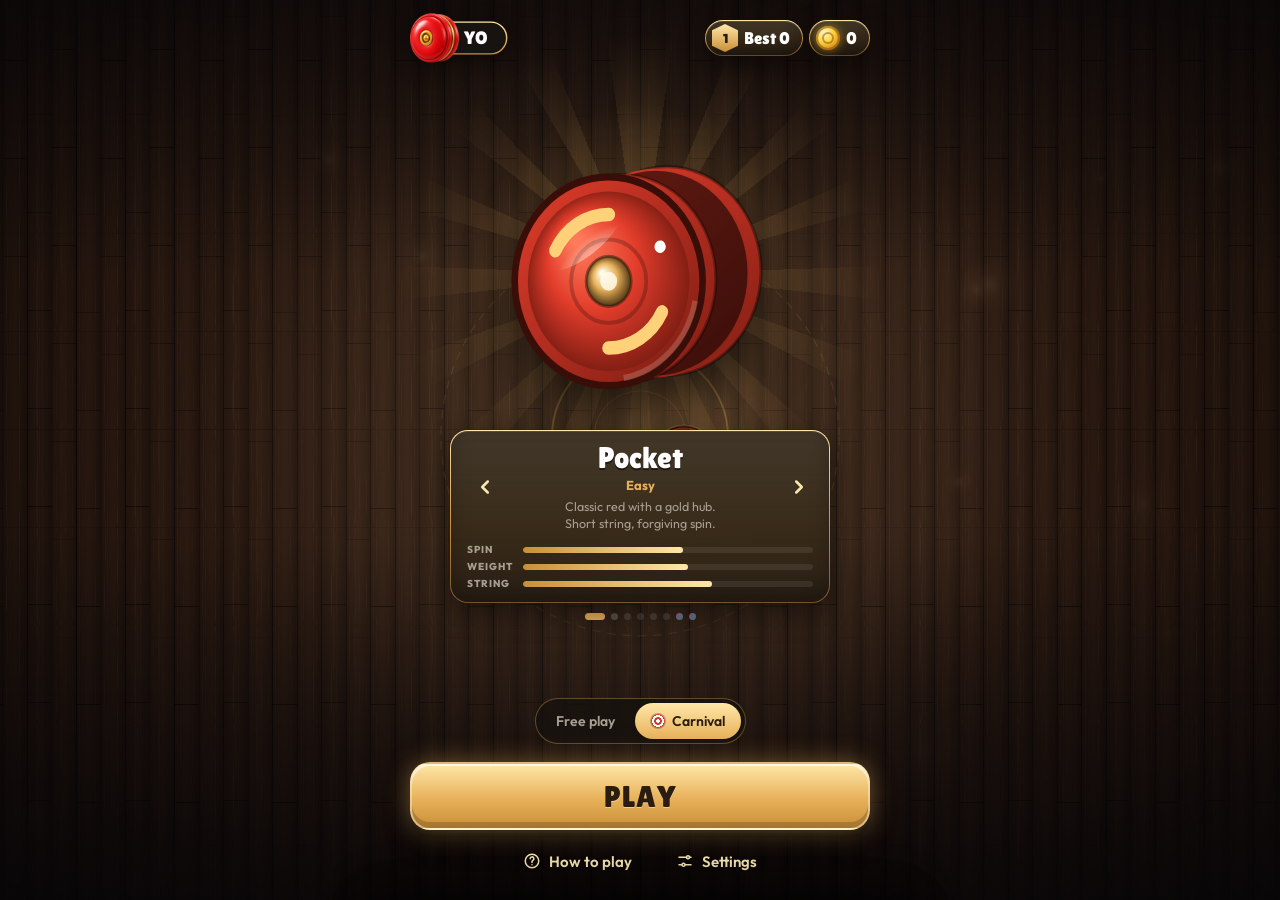
==== commit c43e47b9: "Yo v7: hand rotates to top view, Carnival plate targets Co-authored-by: Mellowoah <Mellowoah@users.n" ====
--- a/yoyo/index.html
+++ b/yoyo/index.html
@@ -203,6 +203,10 @@
 @media (max-height:700px){.card .blurb{display:none}.statsbars{display:none}}
 @media (max-width:430px){#xpTxt{display:none}}
 @media (max-width:360px){.scorecard{padding:6px 8px}.score{font-size:28px}.coins{display:none}}
+.modes{display:flex;gap:4px;padding:4px;border-radius:999px;background:var(--panel,rgba(20,16,12,.8));border:1px solid rgba(var(--accent-rgb,231,177,90),.35);margin:0 auto 10px;width:max-content;max-width:100%}
+.modes button{height:36px;padding:0 16px;border-radius:999px;font:600 14px var(--ui);color:var(--muted);display:inline-flex;align-items:center;gap:7px;transition:background .2s,color .2s}
+.modes button[aria-pressed="true"]{background:linear-gradient(180deg,var(--accent-hi),var(--accent));color:var(--ink,#2a1c0e)}
+.plate-ico{width:14px;height:14px;border-radius:50%;background:radial-gradient(circle,#fff 0 18%,#d23a2a 19% 38%,#fff 39% 58%,#d23a2a 59% 78%,#f4ead6 79%);box-shadow:0 0 0 1px rgba(0,0,0,.25)}
 </style>
 </head>
 <body>
@@ -263,6 +267,7 @@
         <div class="dots" id="dots"></div>
       </div>
       <div class="menu-actions">
+        <div class="modes" id="modes" role="group" aria-label="Mode"><button data-mode="free" aria-pressed="false">Free play</button><button data-mode="carnival" aria-pressed="true"><span class="plate-ico"></span>Carnival</button></div>
         <button class="btn-main" id="play">PLAY</button>
         <div class="row">
           <button class="btn-ghost" id="howBtn"><svg viewBox="0 0 24 24" fill="none" stroke="currentColor" stroke-width="2" stroke-linecap="round"><circle cx="12" cy="12" r="9"/><path d="M9.5 9a2.5 2.5 0 1 1 3.5 2.3c-.6.3-1 .9-1 1.6V14M12 17h.01"/></svg>How to play</button>
@@ -280,6 +285,7 @@
       <li><div class="ic"><svg viewBox="0 0 24 24" fill="none" stroke="currentColor" stroke-width="2.2" stroke-linecap="round"><path d="M4 12h16M8 8l-4 4 4 4M16 8l4 4-4 4"/></svg></div><div><b>Swing for tricks</b><span>While it sleeps, drag to move your hand. Swing wide for Whip and Around the World, rock 3× for Rock the Baby, drag up to reach it to the floor and Walk the Dog.</span></div></li>
       <li><div class="ic"><svg viewBox="0 0 24 24" fill="none" stroke="currentColor" stroke-width="2.2" stroke-linecap="round" stroke-linejoin="round"><path d="M12 20V7m-5 5 5-5 5 5"/></svg></div><div><b>Bind it home</b><span>Pull down toward you, tap, or press Bind while the spin is hot. Tricks in one run stack a combo, and points earn XP and coins.</span></div></li>
       <li><div class="ic"><svg viewBox="0 0 24 24" fill="none" stroke="currentColor" stroke-width="2.2" stroke-linecap="round"><rect x="7" y="2.5" width="10" height="19" rx="2.5"/><path d="M11 18h2"/></svg></div><div><b>Tilt mode (phones)</b><span>Tilt to move your hand. Flick the phone forward to throw and pull it back toward you to bind. Touch always works too.</span></div></li>
+      <li><div class="ic"><span class="plate-ico" style="width:20px;height:20px"></span></div><div><b>Carnival plates</b><span>Plates lie on the floor below you. Move your hand to aim, then drop a full sleeper, swing low or Walk the Dog across them to smash them. Small plates score more, gold plates are a bonus, and quick chains multiply.</span></div></li>
     </ul>
     <button class="btn-main done" data-close>GOT IT</button>
   </div>
@@ -288,6 +294,7 @@
     <div class="set col"><div>Theme<small>Change the arena and the colours</small></div><div class="themes" id="themes"></div></div>
     <div class="set"><div>Sound<small>Whoosh, clicks and string hum</small></div><button class="switch" role="switch" id="swSound" aria-label="Sound"></button></div>
     <div class="set"><div>Haptics<small>Vibration on throws, tricks and binds</small></div><button class="switch" role="switch" id="swHaptic" aria-label="Haptics"></button></div>
+    <div class="set"><div>Carnival plates<small>Smash plates on the floor for bonus points and combos.</small></div><button class="switch" role="switch" id="swCarn" aria-label="Carnival plates"></button></div>
     <div class="set" id="tiltRow"><div>Tilt controls<small>Move with your phone. Needs motion access.</small></div><button class="switch" role="switch" id="swTilt" aria-label="Tilt controls"></button></div>
     <div class="set col"><div>Redeem code<small>Have a code? Enter it to unlock a special yo-yo.</small></div>
       <form class="redeem" id="redeemSet" autocomplete="off"><input type="text" inputmode="text" autocapitalize="characters" autocomplete="off" autocorrect="off" spellcheck="false" placeholder="Enter code" aria-label="Redeem code" maxlength="40"><button class="btn-main" type="submit">Redeem</button></form>
@@ -369,7 +376,7 @@
 /* ================= Storage ================= */
 const KEY = "yo-app-v3";
 const store = (() => {
-  let d = { selected: "pocket", best: 0, tricks: {}, sound: true, haptics: true, tilt: true, theme: "gold", xp: 0, level: 1, coins: 0, codes: {} };
+  let d = { selected: "pocket", best: 0, tricks: {}, sound: true, haptics: true, tilt: true, carnival: true, theme: "gold", xp: 0, level: 1, coins: 0, codes: {} };
   try { const old = JSON.parse(localStorage.getItem("yo-app-v2") || "null"); if (old) Object.assign(d, old); } catch {}
   try { Object.assign(d, JSON.parse(localStorage.getItem(KEY) || "{}")); } catch {}
   if (!YO[d.selected]) d.selected = "pocket"; if (!THEMES[d.theme]) d.theme = "gold"; d.codes = d.codes || {}; d.tricks = d.tricks || {};
@@ -434,6 +441,9 @@
     snap(f) { const t = clamp(f, .15, 1); tone(180 + t * 90, .07, "square", .03 + t * .03, 70); noise(.05, .04 + t * .05); },
     hit(f) { const t = clamp(f, .15, 1); if (t < .34) { noise(.04, .05); tone(160, .05, "sine", .03, 70); } else if (t < .68) { noise(.08, .1); tone(90, .1, "triangle", .06, 42); } else { noise(.14, .16); tone(58, .16, "sine", .09, 32); } },
     tangle() { noise(.12, .08); tone(90, .14, "square", .04, 50); },
+    smash(gold, chain) { noise(.2, .22); tone(1650, .05, "triangle", .05, 900); setTimeout(() => { noise(.09, .1); tone(2400, .04, "sine", .03, 1500); }, 45);
+      const base = 523 * Math.pow(1.122, Math.min(8, chain - 1)); setTimeout(() => tone(base, .1, "triangle", .045), 70);
+      if (gold) [784, 988, 1319].forEach((f, i) => setTimeout(() => tone(f, .12, "triangle", .045), 120 + i * 70)); },
     coin() { tone(988, .06, "square", .025); setTimeout(() => tone(1319, .09, "square", .022), 55); },
     level() { [523, 659, 784, 1047].forEach((f, i) => setTimeout(() => tone(f, .14, "triangle", .05), i * 80)); },
     fanfare() { [659, 784, 988, 1319, 1568].forEach((f, i) => setTimeout(() => { tone(f, .22, "triangle", .05); tone(f * 2, .12, "sine", .02); }, i * 90)); },
@@ -808,8 +818,15 @@
 // curled fingers tucked beyond them, the thumb wrapping in from the left, the string pinched between thumb
 // tip and index finger. Painted once per theme into sprites (crisp at 3x), then posed by the rig.
 const HS = 320;                       // sprite resolution: px per hand-width unit
-const H_PINCH = { x: -.37, y: -.95 };  // where the string leaves the hand (hand-width units, wrist at 0,0, fingers toward -y)
-const H_HELD = { x: -.24, y: -1.0 };   // where a held yo-yo sits, tucked under the curled index/middle fingers
+// Two top-down key poses, both seen from straight above like the yo-yo (same viewpoint):
+//  - grip (rot 0): palm UP, the yo-yo resting face-up in the palm, fingers relaxed beyond it, thumb on the right.
+//  - top  (rot 1): palm DOWN, back of the fist: knuckles in a row, fingers curled under, thumb tucked on the left;
+//                  the string leaves from under the curled fingers, straight down to the yo-yo.
+// The hand pronates between them on the throw (squashing edge-on through the turn) and supinates back on the return.
+const H_GRIP = { x: 0, y: -.47 };     // yo-yo centre in the palm (hand-width units, wrist at 0,0, fingers toward -y)
+const H_TOPPIN = { x: -.04, y: -.8 }; // string exit under the curled fingers
+const H_PINCH = { x: 0, y: -.47 };    // current string point (interpolated by the rotation)
+const H_HELD = H_PINCH;
 let armParts = null;
 function skinGrad(g, x0, x1, light = 0) {
   const lg = g.createLinearGradient(x0, 0, x1, 0);
@@ -883,11 +900,68 @@
   f.strokeStyle = "rgba(90,55,10,.6)"; f.lineWidth = .012; for (const y of [1.27, 1.37]) { f.beginPath(); f.moveTo(-wAt(y) - .03, y); f.lineTo(wAt(y) + .03, y); f.stroke(); }
   { const lg = f.createLinearGradient(-.6, 0, .6, 0); lg.addColorStop(0, "#1e1b1c"); lg.addColorStop(.35, "#4a4446"); lg.addColorStop(.6, "#3a3537"); lg.addColorStop(1, "#151314"); band(1.42, 3.05, lg, .06); }
   f.globalCompositeOperation = "source-atop"; { const lg = f.createLinearGradient(-.6, 0, .2, 0); lg.addColorStop(0, rgba(rim, .22)); lg.addColorStop(1, rgba(rim, 0)); f.fillStyle = lg; f.fillRect(-.7, -.2, .9, 3.3); }
-  armParts = { hand: hc, fore: fc };
+  armParts = { hand: hc, fore: fc, palm: buildPalmSprite(rim), top: buildTopSprite(rim) };
   return armParts;
 }
-const rig = { ox: 0, oy: 0, vox: 0, voy: 0, bend: 0, vb: 0, af: -Math.PI / 2 - .3, wind: null, t: 0, droop: 0 };
-function rigReset() { Object.assign(rig, { ox: 0, oy: 0, vox: 0, voy: 0, bend: 0, vb: 0, wind: null, droop: 0 }); }
+function handCanvas() { const S = HS, c = document.createElement("canvas"); c.width = Math.ceil(2 * S); c.height = Math.ceil(1.5 * S); const g = c.getContext("2d"); g.translate(S, 1.3 * S); g.scale(S, S); g.lineJoin = "round"; g.lineCap = "round"; return [c, g]; }
+function rimLight(g, rim) { g.globalCompositeOperation = "source-atop"; const lg = g.createLinearGradient(-.6, -1.2, .2, -.4); lg.addColorStop(0, rgba(rim, .2)); lg.addColorStop(1, rgba(rim, 0)); g.fillStyle = lg; g.fillRect(-1, -1.3, 2, 1.5); g.globalCompositeOperation = "source-over"; }
+// palm-up right hand seen from above: fingers point up-screen, thumb on the right, yo-yo rests in the palm
+function buildPalmSprite(rim) {
+  const [c, g] = handCanvas();
+  const fingers = [{ x: .27, len: .3, w: .178, yb: -.66 }, { x: .088, len: .34, w: .188, yb: -.69 }, { x: -.1, len: .32, w: .18, yb: -.685 }, { x: -.282, len: .25, w: .16, yb: -.64 }]; // curled up a little, so shorter from above
+  fingers.forEach((f) => { const a = f.x * .22; g.save(); g.translate(f.x, f.yb + .05); g.rotate(a);
+    const lg = g.createLinearGradient(-f.w / 2, 0, f.w / 2, 0); lg.addColorStop(0, "#cf8a63"); lg.addColorStop(.45, "#f4c4a2"); lg.addColorStop(1, "#d8946c");
+    g.fillStyle = lg; g.beginPath(); g.roundRect(-f.w / 2, -f.len - .05, f.w, f.len + .1, [f.w * .5, f.w * .5, .02, .02]); g.fill();
+    g.strokeStyle = "rgba(140,62,40,.4)"; g.lineWidth = .012; g.stroke();
+    g.strokeStyle = "rgba(165,85,60,.38)"; g.lineWidth = .011; for (const k of [.36, .68]) { g.beginPath(); g.moveTo(-f.w * .38, -f.len * k); g.quadraticCurveTo(0, -f.len * k + .018, f.w * .38, -f.len * k); g.stroke(); }
+    const rg = g.createRadialGradient(0, -f.len + .03, 0, 0, -f.len + .03, f.w * .55); rg.addColorStop(0, "rgba(255,200,190,.55)"); rg.addColorStop(1, "rgba(255,200,190,0)"); g.fillStyle = rg; g.beginPath(); g.arc(0, -f.len + .03, f.w * .55, 0, TAU); g.fill();
+    g.restore(); });
+  // thumb on the right, lying alongside the palm
+  g.beginPath(); g.moveTo(.22, -.06); g.bezierCurveTo(.42, -.08, .56, -.3, .56, -.5); g.bezierCurveTo(.57, -.62, .5, -.68, .45, -.64); g.bezierCurveTo(.41, -.6, .41, -.48, .38, -.4); g.bezierCurveTo(.34, -.3, .28, -.26, .2, -.26); g.closePath();
+  { const lg = g.createLinearGradient(.2, 0, .58, 0); lg.addColorStop(0, "#e9ad86"); lg.addColorStop(.6, "#f5c6a4"); lg.addColorStop(1, "#c98058"); g.fillStyle = lg; } g.fill(); g.strokeStyle = "rgba(140,62,40,.4)"; g.lineWidth = .012; g.stroke();
+  g.strokeStyle = "rgba(165,85,60,.35)"; g.lineWidth = .011; g.beginPath(); g.moveTo(.42, -.46); g.quadraticCurveTo(.48, -.44, .54, -.47); g.stroke();
+  // palm
+  g.beginPath(); g.moveTo(-.3, .2); g.bezierCurveTo(-.36, -.1, -.42, -.42, -.4, -.6); g.quadraticCurveTo(-.38, -.7, -.27, -.69); g.lineTo(.27, -.71); g.quadraticCurveTo(.39, -.7, .4, -.58); g.bezierCurveTo(.42, -.38, .37, -.1, .31, .2); g.closePath();
+  { const rg = g.createRadialGradient(-.02, -.38, .05, 0, -.35, .62); rg.addColorStop(0, "#f8d2b4"); rg.addColorStop(.6, "#eeb28c"); rg.addColorStop(1, "#c98058"); g.fillStyle = rg; } g.fill();
+  g.strokeStyle = "rgba(140,62,40,.4)"; g.lineWidth = .013; g.stroke();
+  // fleshy mounds (thumb side and heel) catch the light
+  for (const [x, y, rx, ry, a] of [[.21, -.2, .16, .24, .15], [-.22, -.28, .12, .25, -.1], [0, -.62, .34, .07, 0]]) { const rg = g.createRadialGradient(x, y, 0, x, y, Math.max(rx, ry)); rg.addColorStop(0, "rgba(255,226,206,.45)"); rg.addColorStop(1, "rgba(255,226,206,0)"); g.fillStyle = rg; g.beginPath(); g.ellipse(x, y, rx, ry, a, 0, TAU); g.fill(); }
+  // palm creases
+  g.strokeStyle = "rgba(170,90,65,.32)"; g.lineWidth = .012;
+  g.beginPath(); g.moveTo(-.39, -.53); g.bezierCurveTo(-.2, -.6, .05, -.6, .22, -.66); g.stroke();
+  g.beginPath(); g.moveTo(-.37, -.42); g.bezierCurveTo(-.15, -.46, .1, -.47, .3, -.55); g.stroke();
+  g.beginPath(); g.moveTo(.3, -.52); g.bezierCurveTo(.12, -.42, .06, -.25, .1, -.02); g.stroke();
+  g.strokeStyle = "rgba(170,90,65,.25)"; for (const y of [.06, .12]) { g.beginPath(); g.moveTo(-.28, y); g.quadraticCurveTo(0, y + .02, .29, y); g.stroke(); } // wrist creases
+  rimLight(g, rim);
+  return c;
+}
+// palm-down right fist seen from straight above: back of the hand, knuckles in a row, fingers curled under, thumb tucked left
+function buildTopSprite(rim) {
+  const [c, g] = handCanvas();
+  const kn = [[-.28, -.68], [-.095, -.72], [.1, -.71], [.285, -.655]];
+  // thumb tucked along the left side (only its outer side shows)
+  g.beginPath(); g.moveTo(-.3, -.08); g.bezierCurveTo(-.46, -.18, -.52, -.42, -.48, -.6); g.bezierCurveTo(-.46, -.7, -.38, -.72, -.35, -.64); g.lineTo(-.33, -.2); g.closePath();
+  { const lg = g.createLinearGradient(-.52, 0, -.3, 0); lg.addColorStop(0, "#a85f3e"); lg.addColorStop(.6, "#dc996f"); lg.addColorStop(1, "#c47d56"); g.fillStyle = lg; } g.fill(); g.strokeStyle = "rgba(120,55,35,.45)"; g.lineWidth = .013; g.stroke();
+  // curled finger backs, bending down away from the lens just past the knuckles (darker, foreshortened)
+  kn.forEach(([x, y], i) => { const w = i === 3 ? .165 : .19, len = i === 3 ? .12 : .16;
+    const lg = g.createLinearGradient(0, y + .02, 0, y - len); lg.addColorStop(0, "#e2a078"); lg.addColorStop(.55, "#c98258"); lg.addColorStop(1, "#9c5a3a");
+    g.fillStyle = lg; g.beginPath(); g.roundRect(x - w / 2, y - len, w, len + .06, [w * .45, w * .45, .02, .02]); g.fill(); g.strokeStyle = "rgba(110,48,30,.5)"; g.lineWidth = .013; g.stroke();
+    g.strokeStyle = "rgba(255,225,200,.22)"; g.lineWidth = .014; g.beginPath(); g.moveTo(x - w * .3, y - len * .5); g.quadraticCurveTo(x, y - len * .5 - .015, x + w * .3, y - len * .5); g.stroke(); });
+  // back of the hand
+  g.beginPath(); g.moveTo(-.31, .2); g.bezierCurveTo(-.34, -.1, -.4, -.38, -.41, -.58);
+  g.quadraticCurveTo(-.4, -.7, -.28, -.71); g.quadraticCurveTo(-.19, -.76, -.095, -.755); g.quadraticCurveTo(0, -.765, .1, -.745); g.quadraticCurveTo(.2, -.735, .285, -.69); g.quadraticCurveTo(.39, -.64, .4, -.54);
+  g.bezierCurveTo(.41, -.32, .36, -.1, .31, .2); g.closePath();
+  g.fillStyle = skinGrad(g, -.42, .42); g.fill(); g.strokeStyle = "rgba(120,55,35,.45)"; g.lineWidth = .014; g.stroke();
+  kn.forEach(([x, y]) => { const rg = g.createRadialGradient(x - .015, y - .01, 0, x, y, .11); rg.addColorStop(0, "rgba(255,238,222,.85)"); rg.addColorStop(1, "rgba(255,238,222,0)"); g.fillStyle = rg; g.beginPath(); g.ellipse(x, y, .1, .075, 0, 0, TAU); g.fill(); });
+  g.strokeStyle = "rgba(150,75,50,.3)"; g.lineWidth = .015;
+  for (let i = 0; i < 3; i++) { const mx = (kn[i][0] + kn[i + 1][0]) / 2, my = (kn[i][1] + kn[i + 1][1]) / 2; g.beginPath(); g.moveTo(mx, my - .02); g.lineTo(mx + .004, my + .08); g.stroke(); }
+  g.strokeStyle = "rgba(255,232,212,.14)"; g.lineWidth = .022; kn.forEach(([x, y]) => { g.beginPath(); g.moveTo(x * .3, .08); g.quadraticCurveTo(x * .7, (y + .08) / 2, x, y + .09); g.stroke(); });
+  { const lg = g.createLinearGradient(0, -.25, 0, .2); lg.addColorStop(0, "rgba(90,40,25,0)"); lg.addColorStop(1, "rgba(90,40,25,.25)"); g.fillStyle = lg; g.globalCompositeOperation = "source-atop"; g.fillRect(-.6, -.25, 1.2, .45); g.globalCompositeOperation = "source-over"; }
+  rimLight(g, rim);
+  return c;
+}
+const rig = { ox: 0, oy: 0, vox: 0, voy: 0, bend: 0, vb: 0, af: -Math.PI / 2 - .13, wind: null, t: 0, droop: 0, rot: 0, vrot: 0 };
+function rigReset() { Object.assign(rig, { ox: 0, oy: 0, vox: 0, voy: 0, bend: 0, vb: 0, wind: null, droop: 0, rot: 0, vrot: 0 }); }
 function rigKick(dx, dy, db) { if (S.reduced) { dx *= .3; dy *= .3; db *= .3; } rig.vox += dx; rig.voy += dy; rig.vb += db; }
 // screen-space rig: oy < 0 = fist pushed forward (away from you), oy > 0 = pulled back toward you
 function requestThrow(power, side = 0, wrist = 0, anticipate = true) {
@@ -916,6 +990,14 @@
     rig.ox += rig.vox * h; rig.oy += rig.voy * h; rig.bend += rig.vb * h;
   }
   rig.ox = clamp(rig.ox, -26, 26); rig.oy = clamp(rig.oy, -46, 42); rig.bend = clamp(rig.bend, -1, 1);
+  // hand rotation: palm-up grip while holding, pronate to the top view on the throw, supinate back on the return
+  // turn back over only as the yo-yo arrives, so the palm is up to catch it
+  const inHand = S.phase === "held" || S.pendingThrow, arriving = S.phase === "return" && S.yo.y - S.hand.y < S.Lmin * 3.2;
+  const rt = inHand || arriving ? 0 : 1;
+  const wr = S.reduced ? 7 : (rt === 1 ? 17 : arriving ? 15 : 9), zr = .82; let m = Math.ceil(dt / (1 / 240)); const hr = dt / Math.max(1, m);
+  while (m-- > 0) { rig.vrot += (wr * wr * (rt - rig.rot) - 2 * zr * wr * rig.vrot) * hr; rig.rot += rig.vrot * hr; }
+  rig.rot = clamp(rig.rot, -.06, 1.06);
+  const r = clamp(rig.rot, 0, 1); H_PINCH.x = lerp(H_GRIP.x, H_TOPPIN.x, r); H_PINCH.y = lerp(H_GRIP.y, H_TOPPIN.y, r);
 }
 function rigEvent(e) {
   const sx = Math.sign(S.yo.vx || 1);
@@ -941,20 +1023,26 @@
 // solve the pose: pinch on the string point, forearm aimed from a shoulder pivot off-screen bottom-right
 const pose = { wX: 0, wY: 0, af: 0, th: 0, hw: 0, fs: 1 };
 function solveArm(px, py, depthS) {
-  const hs = clamp(1 + rig.oy * .0035, .84, 1.16) * clamp(depthS, .6, 1.15), hw = handW() * hs;
+  const hs = clamp(1 + rig.oy * .0035, .84, 1.16) * clamp(depthS, .6, 1.15), hw = handW() * hs, sq = handSquash();
   const fs = 1 - clamp(rig.bend, 0, 1) * .28 + clamp(-rig.bend, 0, 1) * .08; // wrist flick foreshortens the fist
-  const dir0 = -Math.PI / 2 - .13, D = handW() * 4.4, ax = W / 2 - D * Math.cos(dir0) + W * .03, ay = P.Yh - D * Math.sin(dir0); // shoulder far below the bottom edge: the forearm rises from the bottom like it's holding the phone
+  const dir0 = -Math.PI / 2 - .1, D = handW() * 4.4, ax = lerp(W / 2, px, .75) - D * Math.cos(dir0) + W * .02, ay = P.Yh - D * Math.sin(dir0); // shoulder far below, tracking the hand: the forearm always rises from the bottom edge // shoulder far below the bottom edge: the forearm rises from the bottom like it's holding the phone
   let af = rig.af, wX = px, wY = py;
-  for (let i = 0; i < 3; i++) { const th = af + Math.PI / 2 + rig.bend * .35, c = Math.cos(th), s = Math.sin(th), lx = H_PINCH.x * hw, ly = H_PINCH.y * hw * fs;
+  for (let i = 0; i < 3; i++) { const th = af + Math.PI / 2 + rig.bend * .35, c = Math.cos(th), s = Math.sin(th), lx = H_PINCH.x * hw * sq, ly = H_PINCH.y * hw * fs;
     wX = px - (c * lx - s * ly); wY = py - (s * lx + c * ly); af = Math.atan2(wY - ay, wX - ax); }
-  rig.af = af; Object.assign(pose, { wX, wY, af, th: af + Math.PI / 2 + rig.bend * .35, hw, fs });
+  rig.af = af; Object.assign(pose, { wX, wY, af, th: af + Math.PI / 2 + rig.bend * .35, hw, fs, sq });
   return pose;
 }
-function handPoint(lx, ly) { const c = Math.cos(pose.th), s = Math.sin(pose.th), x = lx * pose.hw, y = ly * pose.hw * pose.fs; return { x: pose.wX + c * x - s * y, y: pose.wY + s * x + c * y }; }
+function handSquash() { return Math.max(.42, Math.abs(Math.cos(Math.PI * clamp(rig.rot, 0, 1)))); } // edge-on through the turn
+function handPoint(lx, ly) { const c = Math.cos(pose.th), s = Math.sin(pose.th), x = lx * pose.hw * (pose.sq || 1), y = ly * pose.hw * pose.fs; return { x: pose.wX + c * x - s * y, y: pose.wY + s * x + c * y }; }
 function drawArm(g) {
   const parts = buildArmParts(), k = pose.hw / HS;
-  g.save(); g.translate(pose.wX, pose.wY); g.rotate(pose.af + Math.PI / 2); g.drawImage(parts.fore, -.75 * HS * k, -.12 * HS * k, parts.fore.width * k, parts.fore.height * k); g.restore();
-  g.save(); g.translate(pose.wX, pose.wY); g.rotate(pose.th); g.scale(1, pose.fs); g.drawImage(parts.hand, -HS * k, -1.3 * HS * k, parts.hand.width * k, parts.hand.height * k); g.restore();
+  const r = clamp(rig.rot, 0, 1), fl = lerp(1, .8, r); // forearm foreshortens a little in the top view
+  g.save(); g.translate(pose.wX, pose.wY); g.rotate(pose.af + Math.PI / 2); g.scale(lerp(1, .74, 1 - pose.sq), fl); /* the wrist narrows with the hand as it turns edge-on */ g.drawImage(parts.fore, -.75 * HS * k, -.12 * HS * k, parts.fore.width * k, parts.fore.height * k); g.restore();
+  g.save(); g.translate(pose.wX, pose.wY); g.rotate(pose.th); g.scale(pose.sq, pose.fs);
+  const img = (im, a) => { g.globalAlpha = a; g.drawImage(im, -HS * k, -1.3 * HS * k, im.width * k, im.height * k); };
+  const f = clamp((r - .42) / .16, 0, 1); // short cross-fade at the edge-on moment of the turn
+  if (f < 1) img(parts.palm, 1); if (f > 0) img(parts.top, f < 1 ? f : 1);
+  g.globalAlpha = 1; g.restore();
 }
 
 /* ================= Yo-yo art (procedural, one look per model) ================= */
@@ -1119,7 +1207,10 @@
   const floorTrick = S.onFloor || (S.phase === "sleep" && S.hand.y > S.handBaseY + 30 && S.floorY - (S.yo.y + S.R) < S.R * 1.5);
   if (floorTrick) cam.wideHold = .9; else cam.wideHold = Math.max(0, cam.wideHold - dt);
   const swing = S.phase === "sleep" && (Math.abs(S.yo.vx) > 260 * S.scale || S.yo.y < S.hand.y + S.L * .55);
-  if (S.phase === "held") { mode = "hand"; }
+  // the phone is above your hand: the lens drifts with the hand sideways so the fist stays near the centre
+  // (not for a desktop mouse, whose cursor is glued to the hand)
+  const hfol = inp.mcx == null ? .7 : 0;
+  if (S.phase === "held") { mode = "hand"; x = A.x + (hq.x - A.x) * hfol; }
   else if (cam.wideHold > 0 && S.phase !== "return") { // frame the fist and the rolling yo-yo together
     mode = "wide"; const hw = handW(), x0 = Math.min(yq.x, hq.x - hw * .6) - 60, x1 = Math.max(yq.x, hq.x + hw * .6) + 60, y0 = Math.min(yq.y, hq.y - hw) - 70, y1 = hq.y + hw * .7;
     z = clamp(Math.min(W / (x1 - x0), H * .62 / (y1 - y0)), .85, 1.05); const zz = 1 + (z - 1) * red;
@@ -1186,6 +1277,7 @@
   camXf(fg, FR); drawFloor(fg, t, view);
   g.imageSmoothingEnabled = true; g.drawImage(floorBuf, 0, 0, cv.width, cv.height);
   camXf(g, DPR); // dynamic camera
+  drawPlates(g, S.time); // carnival plates lie on the floor
   g.translate(sx * .5, sy * .5);
   const hxW = lerp(S.hand.px, S.hand.x, alpha), hyW = lerp(S.hand.py, S.hand.y, alpha), yxW = lerp(S.yo.px, S.yo.x, alpha), yyW = lerp(S.yo.py, S.yo.y, alpha);
   const ang = lerp(S.pAngle, S.angle, alpha), m = S.cfg, hot = clamp((S.spin - 30) / 50, 0, 1);
@@ -1206,7 +1298,7 @@
   if (hot > 0 || S.attract) { const gr = R * (2.6 + hot * 1.4); g.globalCompositeOperation = "lighter"; g.globalAlpha = .16 + hot * .28; g.drawImage(glowSprite, q.x - gr, q.y - gr, gr * 2, gr * 2); g.globalAlpha = 1; g.globalCompositeOperation = "source-over"; }
   // string from the fingers down to the axle: seen nearly end-on, so it's a short line
   const dW = Math.hypot(yxW - hxW, yyW - hyW), slack = held ? 0 : Math.sqrt(Math.max(0, S.L * S.L - dW * dW)) * .2 * (hq.s + q.s) * .5;
-  const nearer = q.u < -.02 && !held; // yo-yo closer to the lens than the fist (top of Around the World)
+  const nearer = held || (q.u < -.02) || (rig.rot < .5 && (S.phase === "out" || S.phase === "return") && Math.abs(yyW - hyW) < S.Lmin * 2.2); // in the palm / above the hand -> in front of the fist
   const drawYo = () => {
     const sp = Math.hypot(S.yo.vx, S.yo.vy);
     if (sp > 520 * S.scale && !held && !S.reduced) for (let i = 3; i >= 1; i--) { const gq = proj(yxW - S.yo.vx * .009 * i, yyW - S.yo.vy * .009 * i); drawYoyo(g, gq.x, gq.y, S.R * P.VS * gq.s * (1 - i * .03), m, ang, 0, 0, 0, .09, t); }
@@ -1215,6 +1307,7 @@
   if (!nearer) { if (playing || S.attract) drawString(g, pX, pY, q.x, q.y, Math.min(30, slack), S.tension, S.tangled, t, S.R * .35); drawYo(); }
   if (playing) drawArm(g);
   if (nearer) { drawString(g, pX, pY, q.x, q.y, Math.min(30, slack), S.tension, S.tangled, t, S.R * .35); drawYo(); }
+  drawShards(g);
   drawParticles(g, projParticles(S.particles));
   g.textAlign = "center"; g.textBaseline = "middle"; g.lineJoin = "round";
   for (const f of S.floaters) { const fq = proj(f.x, f.y), a = clamp(f.life / .4, 0, 1), sc = (1 + Math.max(0, f.life - f.max + .15) * 3) / Math.max(1, cam.z * .8);
@@ -1223,6 +1316,127 @@
   g.globalAlpha = 1;
   // screen-space: dust in the air + lens vignette (not affected by the camera)
   g.setTransform(DPR, 0, 0, DPR, 0, 0); drawLive(g, t); drawVignette(g);
+}
+/* ================= Carnival mode: smash the plates =================
+   Carnival targets lie on the floor (seen from above, like everything else). The yo-yo smashes a plate when
+   it is low (a full-length sleeper, the bottom of a swing, or rolling on the floor in Walk the Dog) and its
+   footprint passes over the plate. Aim by moving your hand (drag / tilt / mouse). Smaller plates are worth more,
+   gold plates are a rare bonus, some plates slide; chained smashes build a multiplier. */
+const carn = { plates: [], shards: [], bursts: [], t: 0, next: 0, chain: 0, lastHit: -9, hits: 0, id: 0 };
+const PLATE_KINDS = {
+  big:   { r: 50, pts: 100, w: 4 },
+  mid:   { r: 37, pts: 200, w: 4 },
+  small: { r: 26, pts: 350, w: 2.4 },
+  gold:  { r: 31, pts: 800, w: .7 },
+};
+function carnOn() { return !!store.d.carnival && playing && !S.attract; }
+function carnReset() { carn.plates.length = 0; carn.shards.length = 0; carn.bursts.length = 0; carn.chain = 0; carn.lastHit = -9; carn.next = 0; carn.hits = 0; }
+function pickKind() { let tot = 0; for (const k in PLATE_KINDS) tot += PLATE_KINDS[k].w; let r = Math.random() * tot; for (const k in PLATE_KINDS) { r -= PLATE_KINDS[k].w; if (r <= 0) return k; } return "mid"; }
+function spawnPlate(where) {
+  const kind = pickKind(), K = PLATE_KINDS[kind], L = S.Lmax, hx = S.hand.x, lo = S.R + 30, hi = S.w - S.R - 30;
+  let u;
+  for (let tries = 0; tries < 14; tries++) {
+    const w = where || ["drop", "drop", "dog", "swing", "any"][(Math.random() * 5) | 0];
+    if (w === "drop") u = hx + (Math.random() - .5) * 140;                                   // right under the throw
+    else if (w === "dog") u = hx + (Math.random() < .5 ? -1 : 1) * L * (.45 + Math.random() * .45); // along the Walk the Dog roll
+    else if (w === "swing") u = hx + (Math.random() < .5 ? -1 : 1) * L * (.2 + Math.random() * .3); // bottom of Whip / Around arcs
+    else u = lo + Math.random() * (hi - lo);
+    u = clamp(u, lo - 24, hi + 24);
+    if (!carn.plates.some(p => Math.abs(p.u - u) < p.r + K.r + 14)) break; u = null;
+  }
+  if (u == null) return;
+  const moving = kind !== "gold" && Math.random() < .16;
+  carn.plates.push({ id: ++carn.id, kind, r: K.r, pts: K.pts, u0: u, u, v: P.Ay + (Math.random() - .5) * 36, rot: Math.random() * TAU, born: carn.t, life: 15 + Math.random() * 6,
+    moving, amp: 40 + Math.random() * 50, w: .8 + Math.random() * .7, ph: Math.random() * TAU });
+}
+function carnUpdate(dt) {
+  carn.t += dt;
+  // shards + bursts animate even after the mode is switched off
+  for (const s of carn.shards) { s.u += s.vu * dt; s.v += s.vv * dt; s.vh -= 900 * dt; s.h = Math.max(0, s.h + s.vh * dt); if (s.h === 0) { s.vu *= .86; s.vv *= .86; s.vh = 0; } s.rot += s.vr * dt; s.life -= dt; }
+  for (let i = carn.shards.length - 1; i >= 0; i--) if (carn.shards[i].life <= 0) carn.shards.splice(i, 1);
+  for (const b of carn.bursts) b.life -= dt; for (let i = carn.bursts.length - 1; i >= 0; i--) if (carn.bursts[i].life <= 0) carn.bursts.splice(i, 1);
+  if (!carnOn()) { carn.plates.length = 0; return; }
+  const want = S.w > 700 ? 5 : 4;
+  if (carn.plates.length === 0 && carn.next <= 0) { spawnPlate("drop"); spawnPlate("swing"); spawnPlate("dog"); carn.next = 1.2; }
+  carn.next -= dt; if (carn.plates.length < want && carn.next <= 0) { spawnPlate(); carn.next = 1.1 + Math.random() * 1.4; }
+  for (const p of carn.plates) { if (p.moving) p.u = p.u0 + Math.sin(carn.t * p.w + p.ph) * p.amp; }
+  for (let i = carn.plates.length - 1; i >= 0; i--) if (carn.t - carn.plates[i].born > carn.plates[i].life + .5) carn.plates.splice(i, 1);
+  if (carn.chain && carn.t - carn.lastHit > 3.2) carn.chain = 0;
+  // hit test: the yo-yo must be down low and over the plate
+  if (S.phase === "held") return;
+  const lowY = S.handBaseY + S.Lmax * .8, low = S.onFloor || S.yo.y >= Math.min(lowY, S.floorY - S.R - 4);
+  if (!low) return;
+  for (let i = carn.plates.length - 1; i >= 0; i--) { const p = carn.plates[i]; if (carn.t - p.born < .35) continue;
+    if (Math.abs(p.u - S.yo.x) < p.r + S.R * .75) smashPlate(i); }
+}
+function smashPlate(i) {
+  const p = carn.plates[i]; carn.plates.splice(i, 1);
+  carn.chain = carn.t - carn.lastHit < 3.2 ? carn.chain + 1 : 1; carn.lastHit = carn.t; carn.hits++;
+  const mult = Math.min(4, 1 + (carn.chain - 1) * .5), pts = Math.round(p.pts * mult);
+  S.score += pts; bumpBest(S);
+  S.events.push({ type: "plate", kind: p.kind, points: pts, chain: carn.chain, mult });
+  floater(S, (p.kind === "gold" ? "GOLD +" : "+") + pts + (carn.chain > 1 ? "  ×" + mult : ""));
+  const cols = plateCols(p.kind), n = S.reduced ? 8 : 18;
+  for (let k = 0; k < n; k++) { const a = Math.random() * TAU, sp = 90 + Math.random() * 260;
+    carn.shards.push({ u: p.u + Math.cos(a) * p.r * .4, v: p.v + Math.sin(a) * p.r * .4, h: 4, vu: Math.cos(a) * sp, vv: Math.sin(a) * sp, vh: 180 + Math.random() * 320, rot: Math.random() * TAU, vr: (Math.random() - .5) * 18,
+      life: .9 + Math.random() * .7, max: 1.6, size: p.r * (.22 + Math.random() * .26), col: cols[(Math.random() * cols.length) | 0] }); }
+  carn.bursts.push({ u: p.u, v: p.v, r: p.r, life: .55, max: .55, gold: p.kind === "gold" });
+  if (!S.reduced) { S.shake = Math.max(S.shake, p.kind === "gold" ? 10 : 6); S.punch = Math.max(S.punch, .03); }
+}
+function plateCols(kind) {
+  if (kind === "gold") return ["#ffe27a", "#f5b72e", "#fff6c8", "#c8861a"];
+  if (TH.kind === "neon") return ["#1b0f3a", "#3ef0ff", "#ff3fd1", "#e6fdff"];
+  if (TH.kind === "park") return ["#fbfbf6", "#d8352a", "#fbfbf6", "#3a6fd0"];
+  return ["#f4ead6", "#c8352b", "#f4ead6", "#e7b15a"];
+}
+let plateSprites = null, plateFor = "";
+function plateSprite(kind) {
+  if (plateFor !== TH.kind) { plateSprites = {}; plateFor = TH.kind; }
+  if (plateSprites[kind]) return plateSprites[kind];
+  const N = 192, c = document.createElement("canvas"); c.width = c.height = N; const g = c.getContext("2d"); g.translate(N / 2, N / 2); const R = N * .44;
+  const neon = TH.kind === "neon" && kind !== "gold", gold = kind === "gold";
+  // cast shadow on the floor (light from up-left)
+  g.fillStyle = "rgba(0,0,0,.35)"; g.beginPath(); g.arc(R * .08, R * .1, R * 1.02, 0, TAU); g.fill();
+  // plate body with a raised rim
+  let rg = g.createRadialGradient(-R * .3, -R * .35, R * .1, 0, 0, R);
+  if (gold) { rg.addColorStop(0, "#fff3b0"); rg.addColorStop(.6, "#f2be3c"); rg.addColorStop(1, "#a86f12"); }
+  else if (neon) { rg.addColorStop(0, "#2a1650"); rg.addColorStop(1, "#0c0620"); }
+  else { rg.addColorStop(0, "#ffffff"); rg.addColorStop(.7, TH.kind === "park" ? "#eef0ea" : "#f1e6cf"); rg.addColorStop(1, TH.kind === "park" ? "#b9bdb4" : "#c9b48a"); }
+  g.fillStyle = rg; g.beginPath(); g.arc(0, 0, R, 0, TAU); g.fill();
+  g.lineWidth = R * .07; g.strokeStyle = gold ? "#fff0a0" : neon ? "#3ef0ff" : TH.kind === "park" ? "#3a6fd0" : "#e7b15a"; if (neon) { g.shadowColor = "#3ef0ff"; g.shadowBlur = R * .25; }
+  g.beginPath(); g.arc(0, 0, R * .9, 0, TAU); g.stroke(); g.shadowBlur = 0;
+  // target rings
+  const ringA = gold ? "#c8861a" : neon ? "#ff3fd1" : "#d23a2a", ringB = gold ? "#fff3b0" : neon ? "#160c30" : (TH.kind === "park" ? "#fbfbf6" : "#f6ecd8");
+  [[.72, ringA], [.56, ringB], [.4, ringA], [.24, ringB], [.11, gold ? "#fff" : neon ? "#e6fdff" : ringA]].forEach(([k, col]) => { g.fillStyle = col; if (neon && col === ringA) { g.shadowColor = ringA; g.shadowBlur = R * .2; } g.beginPath(); g.arc(0, 0, R * k, 0, TAU); g.fill(); g.shadowBlur = 0; });
+  // glaze highlight
+  g.globalCompositeOperation = "lighter"; rg = g.createRadialGradient(-R * .4, -R * .45, 0, -R * .4, -R * .45, R * .7); rg.addColorStop(0, "rgba(255,255,255,.35)"); rg.addColorStop(1, "rgba(255,255,255,0)"); g.fillStyle = rg; g.beginPath(); g.arc(0, 0, R, 0, TAU); g.fill(); g.globalCompositeOperation = "source-over";
+  return (plateSprites[kind] = c);
+}
+function drawPlates(g, t) {
+  if (!carn.plates.length && !carn.bursts.length) return;
+  const sf = P.sf;
+  for (const p of carn.plates) {
+    const age = carn.t - p.born, pop = clamp(age / .35, 0, 1), out = clamp((p.life + .5 - age) / .5, 0, 1), sc = (pop < 1 ? 1 - Math.pow(1 - pop, 3) * 1 + Math.sin(pop * Math.PI) * .12 : 1) * out;
+    if (sc <= .01) continue;
+    const q = fproj(p.u, p.v), r = p.r * sf * sc, img = plateSprite(p.kind), size = r / .44;
+    g.save(); g.translate(q.x, q.y); g.rotate(p.rot + (p.moving ? Math.sin(t * 3 + p.ph) * .2 : 0)); g.drawImage(img, -size, -size, size * 2, size * 2); g.restore();
+    if (p.kind === "gold" && !S.reduced) { g.globalCompositeOperation = "lighter"; for (let k = 0; k < 2; k++) { const a = t * 1.7 + k * 3.1, s2 = Math.max(0, Math.sin(t * 4 + k * 2)); if (s2 > .3) star4(g, q.x + Math.cos(a) * r * .6, q.y + Math.sin(a) * r * .6, r * .35 * s2, .9); } g.globalCompositeOperation = "source-over"; }
+    if (p.moving) { g.strokeStyle = rgba(TH.c.line, .3); g.lineWidth = 1.2; g.setLineDash([4, 5]); g.beginPath(); g.moveTo(fproj(p.u0 - p.amp - p.r, p.v).x, q.y); g.lineTo(fproj(p.u0 + p.amp + p.r, p.v).x, q.y); g.stroke(); g.setLineDash([]); }
+  }
+  for (const b of carn.bursts) { const k = 1 - b.life / b.max, q = fproj(b.u, b.v), r = b.r * sf * (1 + k * 2.2);
+    g.globalCompositeOperation = "lighter"; g.globalAlpha = (1 - k) * .9; g.drawImage(glowSprite, q.x - r * 1.4, q.y - r * 1.4, r * 2.8, r * 2.8);
+    g.globalAlpha = 1 - k; g.strokeStyle = b.gold ? "#ffe27a" : TH.css.hi; g.lineWidth = 3 * (1 - k) + .5; g.beginPath(); g.arc(q.x, q.y, r, 0, TAU); g.stroke();
+    g.globalAlpha = 1; g.globalCompositeOperation = "source-over"; }
+}
+function drawShards(g) {
+  if (!carn.shards.length) return;
+  const sf = P.sf;
+  for (const s of carn.shards) { const q = fproj(s.u, s.v), lift = 1 + s.h / 260, sz = s.size * sf * lift;
+    g.globalAlpha = clamp(s.life / .35, 0, 1);
+    if (s.h > 2) { g.fillStyle = "rgba(0,0,0,.25)"; g.beginPath(); g.arc(q.x + s.h * sf * .12, q.y + s.h * sf * .16, sz * .45, 0, TAU); g.fill(); }
+    g.save(); g.translate(q.x - s.h * sf * .05, q.y - s.h * sf * .08); g.rotate(s.rot); g.fillStyle = s.col; g.beginPath(); g.moveTo(-sz * .5, -sz * .3); g.lineTo(sz * .55, -sz * .1); g.lineTo(-sz * .1, sz * .5); g.closePath(); g.fill();
+    g.strokeStyle = "rgba(0,0,0,.25)"; g.lineWidth = .8; g.stroke(); g.restore(); }
+  g.globalAlpha = 1;
 }
 /* ================= Input: touch / mouse ================= */
 let drag = null;
@@ -1412,6 +1626,11 @@
       case "snap": sfx.snap(e.force); buzz(e.force > .65 ? [12, 28, 16] : 8); break;
       case "hit": sfx.hit(e.force); buzz(e.force < .34 ? 9 : e.force < .68 ? [14, 26, 12] : [24, 20, 28]); break;
       case "tangle": sfx.tangle(); buzz([16, 30, 18]); toast("Tangled", "reel it in", true); break;
+      case "plate": sfx.smash(e.kind === "gold", e.chain); buzz(e.kind === "gold" ? [20, 30, 30] : [14, 20, 10]); gainXP(Math.round(e.points * .5));
+        if (e.kind === "gold" || e.chain >= 3) gainCoins(1);
+        if (e.chain >= 2) toast(e.chain >= 4 ? "Carnival streak!" : "Plate combo ×" + e.mult, "+" + e.points, false, e.chain >= 4);
+        else if (e.kind === "gold") toast("Gold plate!", "+" + e.points, false, true);
+        store.d.plates = (store.d.plates || 0) + 1; break;
       case "flat": toast(e.label, "+" + e.points); gainXP(e.points); gainCoins(1); store.save(); break;
       case "trick": {
         const big = e.id === "bind" || e.id === "around" || e.combo >= 3;
@@ -1478,6 +1697,7 @@
   h.addEventListener("pointerup", (e) => { if (sx == null) return; const dx = e.clientX - sx; sx = null; if (Math.abs(dx) > 40) pick(dx < 0 ? 1 : -1); }); h.addEventListener("pointercancel", () => sx = null); })();
 
 function startGame() {
+  carnReset();
   sfx.unlock();
   if (store.d.tilt && coarse) enableTilt(true); // inside the click gesture → iOS permission prompt
   applyYoyo(S, store.d.selected); layoutSim(S, W, H, insets);
@@ -1508,10 +1728,15 @@
 function syncSettings() {
   $("swSound").setAttribute("aria-checked", String(store.d.sound)); $("swHaptic").setAttribute("aria-checked", String(store.d.haptics));
   $("swTilt").setAttribute("aria-checked", String(store.d.tilt && coarse));
+  $("swCarn").setAttribute("aria-checked", String(!!store.d.carnival)); syncModes();
   $("tiltRow").style.display = coarse ? "" : "none"; $("swHaptic").closest(".set").style.display = canVibrate ? "" : "none";
 }
 $("swSound").onclick = () => { store.d.sound = !store.d.sound; store.save(); sfx.unlock(); sfx.setMuted(!store.d.sound); syncSettings(); updateSound(); };
 $("swHaptic").onclick = () => { store.d.haptics = !store.d.haptics; store.save(); syncSettings(); buzz(12); };
+function syncModes() { document.querySelectorAll("#modes button").forEach(b => b.setAttribute("aria-pressed", String((b.dataset.mode === "carnival") === !!store.d.carnival))); }
+function setCarnival(on) { store.d.carnival = on; store.save(); if (!on) carnReset(); syncSettings(); buzz(6); sfx.unlock(); sfx.tug(); }
+$("swCarn").onclick = () => setCarnival(!store.d.carnival);
+$("modes").addEventListener("click", (e) => { const b = e.target.closest("button"); if (b) setCarnival(b.dataset.mode === "carnival"); });
 $("swTilt").onclick = () => { store.d.tilt = !store.d.tilt; store.save(); if (!store.d.tilt) disableTilt(); syncSettings(); };
 $("resetProg").onclick = () => { if (!confirm("Reset best score, XP, coins and challenge unlocks? Redeemed codes stay.")) return; Object.assign(store.d, { best: 0, tricks: {}, selected: "pocket", xp: 0, level: 1, coins: 0 }); store.save(); S.best = 0; viewIdx = 0; applyYoyo(S, "pocket"); renderPicker(true); renderProgress(false); last.best = -1; updateHud(); };
 
@@ -1592,6 +1817,7 @@
   emitTrails(dt);
   stepFx(S, dt);
   if (playing) rigUpdate(dt);
+  carnUpdate(dt);
   camUpdate(dt);
   render(clamp(acc / DT, 0, 1));
   if (!playing && !menuEl.classList.contains("hidden")) { heroAng += dt * (YOYOS[viewIdx].special ? 1.1 : .7); drawHero(); }
@@ -1617,7 +1843,7 @@
 // test / debug hooks (read-only views + input driving; nothing here bypasses unlocks)
 window.__yo = {
   state: () => ({ phase: S.phase, playing, attract: S.attract, model: S.cfg.id, selected: store.d.selected, theme: store.d.theme, R: Math.round(S.R), L: Math.round(S.L), Lmax: Math.round(S.Lmax), spin: Math.round(S.spin), score: S.score, combo: S.combo, tricks: [...S.scored], hand: [Math.round(S.hand.x), Math.round(S.hand.y)], yo: [Math.round(S.yo.x), Math.round(S.yo.y)], onFloor: S.onFloor, tangled: S.tangled, dpr: DPR, canvas: [cv.width, cv.height], level: store.d.level, xp: store.d.xp, coins: store.d.coins, diamond: unlocked("diamond"), unlocked: YOYOS.filter((y) => unlocked(y.id)).map((y) => y.id), particles: S.particles.length }),
-  sim: S, rig, cam,
+  sim: S, rig, cam, carn, spawnPlate,
   manual: (on) => { manualClock = !!on; prevT = performance.now(); },
   advance: (frames = 1, fps = 60) => { for (let i = 0; i < frames; i++) tick(1 / fps); },
   drive: (x, y) => { inp.x = x; if (y != null) inp.y = y; inp.touching = true; },
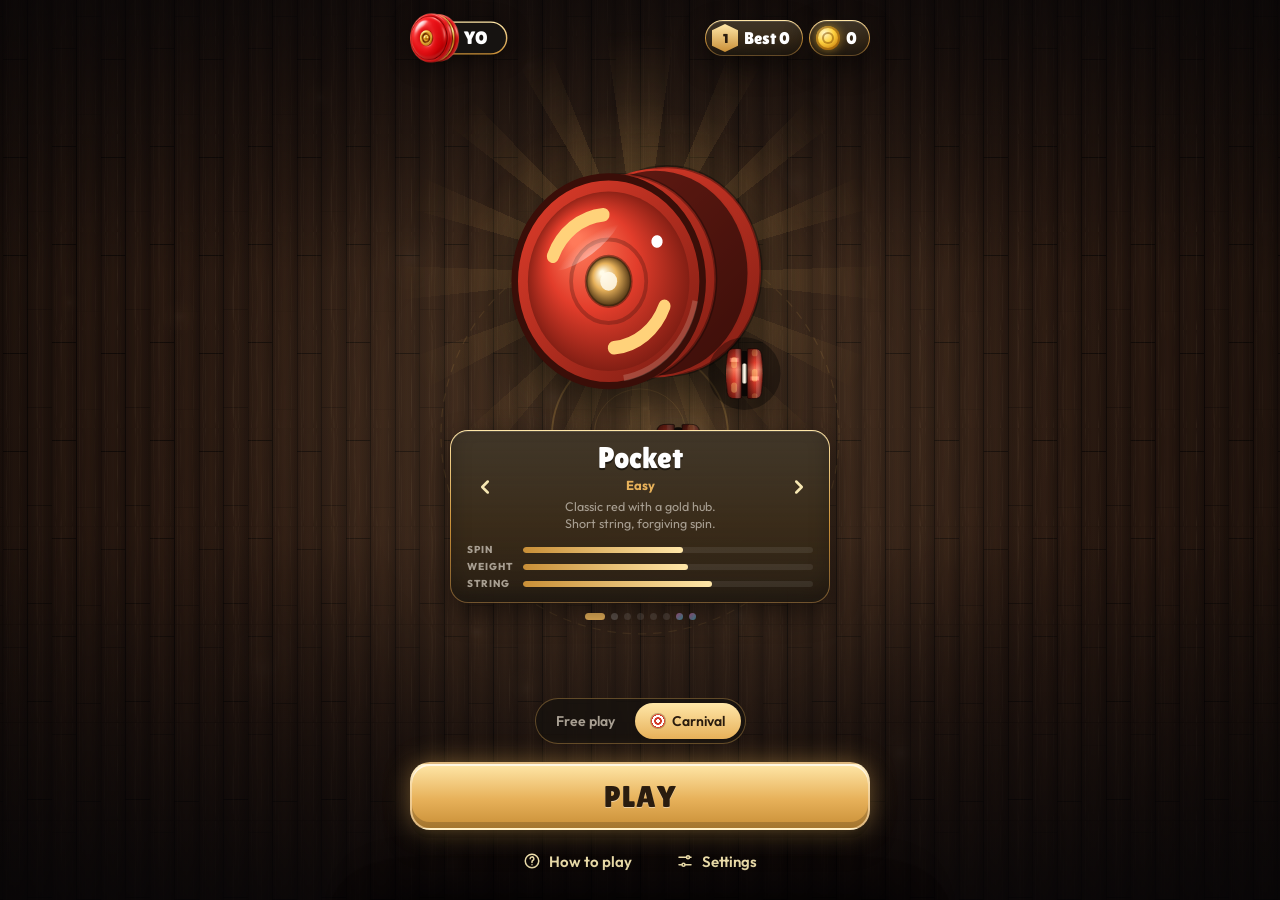
==== commit 160a1c54: "Yo v8: edge-on yo-yo top view, info bubbles Co-authored-by: Mellowoah <Mellowoah@users.noreply.githu" ====
--- a/yoyo/index.html
+++ b/yoyo/index.html
@@ -181,6 +181,25 @@
 .rmsg{min-height:20px;margin-top:6px;font-size:13px;font-weight:600;color:var(--muted)}
 .rmsg.err{color:#ff8f78}.rmsg.ok{color:#8ff5ff}
 .sheet .done{width:100%;margin-top:14px;height:58px;font-size:24px}
+.sr-only{position:absolute!important;width:1px;height:1px;overflow:hidden;clip:rect(0 0 0 0);white-space:nowrap;min-height:0;padding:0}
+.tricks{align-items:center;gap:4px;max-width:100%}
+.tricks .t{padding:0 6px;letter-spacing:.03em;flex:0 1 auto;min-width:0}
+@media (max-width:400px){.tricks .t{padding:0 5px;font-size:10px;letter-spacing:.02em}}
+.tricks .t{pointer-events:auto;cursor:pointer;-webkit-tap-highlight-color:transparent}
+.tricks .t.tip{outline:1.5px solid var(--accent);outline-offset:1px}
+.info-btn{pointer-events:auto;flex:none;width:24px;height:24px;margin-left:3px;border-radius:50%;display:inline-grid;place-items:center;font:800 13px/1 Georgia,"Times New Roman",serif;font-style:italic;color:var(--ink);background:linear-gradient(180deg,var(--accent-hi),var(--accent-lo));box-shadow:0 2px 6px rgba(0,0,0,.45),inset 0 1px 0 rgba(255,255,255,.5);-webkit-tap-highlight-color:transparent;position:relative}
+.info-btn::after{content:"";position:absolute;inset:-9px;border-radius:50%}
+.info-btn.open{box-shadow:0 0 0 2px rgba(var(--accent-rgb),.45),0 2px 6px rgba(0,0,0,.45)}
+.info-btn.pulse{animation:infoPulse 1.6s var(--ease) 4}
+@keyframes infoPulse{0%,100%{box-shadow:0 2px 6px rgba(0,0,0,.45),0 0 0 0 rgba(var(--accent-rgb),.75)}60%{box-shadow:0 2px 6px rgba(0,0,0,.45),0 0 0 11px rgba(var(--accent-rgb),0)}}
+.info-pop{position:absolute;left:50%;bottom:calc(100% + 4px);transform:translate(-50%,6px) scale(.97);transform-origin:50% 100%;width:min(320px,calc(100% - 24px));padding:11px 34px 12px 14px;border-radius:16px;opacity:0;pointer-events:none;transition:opacity .2s var(--ease),transform .25s var(--spring);z-index:40;text-align:left}
+.info-pop[hidden]{display:block;visibility:hidden}
+.info-pop.on{opacity:1;transform:translate(-50%,0) scale(1);pointer-events:auto;visibility:visible}
+.info-pop::after{content:"";position:absolute;left:var(--tail,50%);bottom:-6px;width:12px;height:12px;margin-left:-6px;transform:rotate(45deg);background:var(--panel);box-shadow:1px 1px 0 rgba(var(--accent-rgb),.55)}
+.info-ttl{font-family:var(--game);font-size:14px;letter-spacing:.04em;color:var(--accent-hi);margin-bottom:3px}
+.info-txt{font-size:13.5px;font-weight:600;line-height:1.38;color:#fff;text-wrap:pretty}
+.info-x{position:absolute;top:5px;right:5px;width:26px;height:26px;border-radius:50%;font-size:19px;line-height:1;color:rgba(255,255,255,.75);background:rgba(0,0,0,.25);display:grid;place-items:center}
+.info-x:active{transform:scale(.92)}
 .note{position:absolute;left:50%;bottom:calc(var(--sab) + 205px);transform:translate(-50%,10px);opacity:0;max-width:88%;padding:10px 16px;font-size:13.5px;font-weight:600;color:#fff;transition:all .35s var(--ease);pointer-events:none;text-align:center;z-index:30}
 .note.on{opacity:1;transform:translate(-50%,0)}
 .celebrate{position:absolute;inset:0;display:grid;place-items:center;pointer-events:none;z-index:61;opacity:0}
@@ -228,7 +247,12 @@
     </div>
     <div class="toast" id="toast"><div class="n"></div><div class="p"></div></div>
     <div class="bottombar">
-      <div class="hint" id="hint"></div>
+      <div class="hint sr-only" id="hint"></div>
+      <div class="info-pop frame" id="infoPop" role="dialog" aria-modal="false" aria-labelledby="infoTtl" hidden>
+        <button class="info-x" id="infoX" aria-label="Close tip">&times;</button>
+        <div class="info-ttl" id="infoTtl">Tip</div>
+        <div class="info-txt" id="infoTxt"></div>
+      </div>
       <div class="tricks" id="tricks" aria-label="Tricks this throw"></div>
       <div class="tray frame">
         <div class="gauge" aria-label="Spin">
@@ -1258,10 +1282,91 @@
     out[i] = { kind: p.kind, x: q.x, y: q.y, vx: p.vx * q.s, vy: -p.vy * q.s, life: p.life, max: p.max, size: p.size * m, rot: p.rot, col: p.col }; }
   return out;
 }
+/* ---- edge-on yo-yo (top-down view of a hanging / spinning yo-yo) ----
+   Seen from straight above, a yo-yo on the string shows its rims: two domed halves side by side along the axle,
+   a dark gap between them with the wound string, and the string dropping into the middle of the gap.
+   Local frame: x = axle, y = diameter (the direction it rolls / travels). Spin is shown by rim features
+   (cap-colour marks) travelling over the visible top of each rim: a feature at angle a sits at y = R·sin(a) and
+   is visible while cos(a) > 0; fast spin smears them into streaks. */
+function drawYoyoEdge(g, x, y, R, m, phi, ang, omega, alpha = 1, t = 0) {
+  const L = m.look, st = m.rimStyle, hw = R * (st === "tyre" ? .8 : st === "thin" ? .6 : st === "silver" ? .66 : .7), gap = R * .12, th = hw - gap;
+  const fast = Math.abs(omega) > 14, ring = st === "tyre" ? "#16110d" : L.mid;
+  g.save(); g.globalAlpha = alpha; g.translate(x, y); g.rotate(phi);
+  // gap + wound string + axle
+  g.fillStyle = "#0b0705"; g.beginPath(); g.roundRect(-gap - 1, -R * .9, gap * 2 + 2, R * 1.8, gap); g.fill();
+  { const lg = g.createLinearGradient(-gap, 0, gap, 0); lg.addColorStop(0, "#9c917e"); lg.addColorStop(.5, "#fff8ea"); lg.addColorStop(1, "#8a7f6c"); g.fillStyle = lg; g.beginPath(); g.roundRect(-gap * .72, -R * .4, gap * 1.44, R * .8, gap * .5); g.fill(); }
+  for (const side of [-1, 1]) {
+    const x0 = side < 0 ? -hw : gap, ro = Math.min(th * .62, R * .5), ri = th * .18;
+    const rad = side < 0 ? [ro, ri, ri, ro] : [ri, ro, ro, ri];
+    // silhouette of one half seen edge-on: flat inner face at the gap, rounded rim corners, outer face bulging (domed)
+    const body = () => { const X = (u) => side * (gap + th * u); g.beginPath(); g.moveTo(X(0), -R * .97); g.quadraticCurveTo(X(0), -R, X(.3), -R);
+      g.lineTo(X(.62), -R * .99); g.quadraticCurveTo(X(1), -R * .97, X(1), -R * .6); g.bezierCurveTo(X(1.07), -R * .25, X(1.07), R * .25, X(1), R * .6);
+      g.quadraticCurveTo(X(1), R * .97, X(.62), R * .99); g.lineTo(X(.3), R); g.quadraticCurveTo(X(0), R, X(0), R * .97); g.closePath(); };
+    // cylinder shading along the diameter (rim curves away from the lens at both ends), light from up-left
+    let lg = g.createLinearGradient(0, -R, 0, R);
+    const hi = st === "tyre" ? "#4a4038" : st === "silver" ? "#ffffff" : L.hi, md = st === "tyre" ? "#221b16" : st === "silver" ? "#b9d6ee" : st === "scallop" ? L.mid : ring, dp = st === "tyre" ? "#070504" : L.deep;
+    lg.addColorStop(0, dp); lg.addColorStop(.28, md); lg.addColorStop(.42, hi); lg.addColorStop(.62, md); lg.addColorStop(1, dp);
+    body(); g.fillStyle = lg; g.fill();
+    g.save(); body(); g.clip();
+    // design details on the rim surface
+    if (st === "tyre") { // body colour shows on the inner lip, rubber tread on the outside
+      g.fillStyle = L.mid; g.globalAlpha = alpha * .85; g.fillRect(side < 0 ? x0 + th * .74 : x0, -R, th * .26, R * 2); g.globalAlpha = alpha;
+      g.strokeStyle = "rgba(255,255,255,.12)"; g.lineWidth = R * .045; for (let k = 0; k < 14; k++) { const a = ang + k * TAU / 14, c = Math.cos(a); if (c <= 0) continue; const yy = R * Math.sin(a); g.globalAlpha = alpha * c; g.beginPath(); g.moveTo(x0 + th * (side < 0 ? .08 : .26), yy); g.lineTo(x0 + th * (side < 0 ? .74 : .92), yy); g.stroke(); } g.globalAlpha = alpha;
+    } else if (st === "step") { g.strokeStyle = "rgba(255,248,220,.75)"; g.lineWidth = R * .035; const sx = x0 + th * (side < 0 ? .45 : .55); g.beginPath(); g.moveTo(sx, -R); g.lineTo(sx, R); g.stroke(); g.strokeStyle = "rgba(90,58,16,.5)"; g.lineWidth = R * .02; g.beginPath(); g.moveTo(sx + R * .03, -R); g.lineTo(sx + R * .03, R); g.stroke(); }
+    else if (st === "scallop") { // petals: pastel segments passing over the rim as it spins
+      const cols = [L.hi, L.mid, L.accent, "#ffd6ea", L.hi]; for (let k = 0; k < 10; k++) { const a = ang + k * TAU / 10, c = Math.cos(a); if (c <= .05) continue; const yy = R * Math.sin(a), h = R * .34 * c;
+        g.fillStyle = cols[k % cols.length]; g.globalAlpha = alpha * (.55 + .45 * c); g.beginPath(); g.ellipse(x0 + th / 2, yy, th * .52, h * .55, 0, 0, TAU); g.fill(); } g.globalAlpha = alpha;
+      g.strokeStyle = "rgba(200,120,170,.5)"; g.lineWidth = R * .02; g.beginPath(); g.moveTo(x0 + th / 2, -R); g.lineTo(x0 + th / 2, R); g.stroke(); }
+    else if (st === "silver") { // faceted crystal: bands of light and dark facets rolling over the rim
+      for (let k = 0; k < 12; k++) { const a = ang + k * TAU / 12, c = Math.cos(a); if (c <= 0) continue; const y0 = R * Math.sin(a), y1 = R * Math.sin(a + TAU / 12);
+        g.fillStyle = k % 2 ? `rgba(255,255,255,${.5 * c})` : `rgba(40,100,170,${.35 * c})`; g.beginPath(); g.moveTo(x0, y0); g.lineTo(x0 + th, y0 + (y1 - y0) * .3); g.lineTo(x0 + th, y1); g.lineTo(x0, y1 - (y1 - y0) * .3); g.closePath(); g.fill(); } }
+    else if (m.finish === "wood") { g.strokeStyle = "rgba(90,50,20,.35)"; g.lineWidth = R * .02; for (let k = 1; k < 4; k++) { const xx = x0 + th * k / 4; g.beginPath(); g.moveTo(xx, -R); g.bezierCurveTo(xx + R * .04, -R * .3, xx - R * .04, R * .3, xx, R); g.stroke(); } }
+    else if (m.finish === "pearl") { const pg = g.createLinearGradient(x0, 0, x0 + th, 0); pg.addColorStop(0, "rgba(255,210,235,.35)"); pg.addColorStop(.5, "rgba(210,235,255,.3)"); pg.addColorStop(1, "rgba(255,255,255,.2)"); g.fillStyle = pg; g.fillRect(x0, -R, th, R * 2); }
+    // dome across the thickness: outer edge rolls away, inner edge shadowed by the gap
+    lg = g.createLinearGradient(x0, 0, x0 + th, 0);
+    const o = side < 0 ? 0 : 1; lg.addColorStop(o, "rgba(0,0,0,.42)"); lg.addColorStop(.5, "rgba(0,0,0,0)"); lg.addColorStop(.62, "rgba(255,255,255,.12)"); lg.addColorStop(1 - o, "rgba(0,0,0,.5)");
+    g.fillStyle = lg; g.fillRect(x0, -R, th, R * 2);
+    // spin: rim marks travel along the diameter over the visible top of the rim (streaks when fast)
+    if (st !== "silver" && st !== "scallop") { const n = 6, col = st === "neon" ? L.rim : L.accent;
+      for (let k = 0; k < n; k++) { const a = ang + k * TAU / n + (side > 0 ? TAU / 12 : 0), c = Math.cos(a); if (c <= .05) continue; const yy = R * Math.sin(a), len = R * (fast ? .5 : .14) * c;
+        g.globalAlpha = alpha * c * (fast ? .45 : .9); g.fillStyle = col; g.beginPath(); g.roundRect(x0 + th * .3, yy - len / 2, th * .4, len, th * .2); g.fill(); } g.globalAlpha = alpha; }
+    if (fast) { g.globalCompositeOperation = "lighter"; g.globalAlpha = alpha * .18; g.fillStyle = "#fff"; const sy = R * .55 * Math.sin(t * 9 + side); g.fillRect(x0 + th * .2, sy - R * .08, th * .6, R * .16); g.globalAlpha = alpha; g.globalCompositeOperation = "source-over"; }
+    g.restore();
+    body(); g.lineWidth = Math.max(1, R * .03); g.strokeStyle = st === "neon" ? L.rim : st === "scallop" ? "rgba(200,120,170,.6)" : "rgba(0,0,0,.55)"; g.stroke();
+    if (st === "neon") { g.globalCompositeOperation = "lighter"; g.strokeStyle = L.rim; g.globalAlpha = alpha * .35; g.lineWidth = R * .14; body(); g.stroke(); g.globalAlpha = alpha; g.globalCompositeOperation = "source-over"; }
+  }
+  if (st === "silver") { g.globalCompositeOperation = "lighter"; for (let i = 0; i < 3; i++) { const k = Math.max(0, Math.sin(t * (2.3 + i * .9) + i * 2.1)); if (k > .35) star4(g, (i - 1) * hw * .62, Math.sin(t * 1.3 + i * 2) * R * .6, R * .22 * k, .95); } g.globalCompositeOperation = "source-over"; }
+  g.restore();
+}
+// face-up (in the palm) <-> edge-on (hanging) morph: the disc tips over its diameter as it leaves the hand
+const yoView = { e: 0, ve: 0, phi: 0, vphi: 0, slow: 0 };
+function yoViewUpdate(dt) {
+  const arriving = S.phase === "return" && S.yo.y - S.hand.y < S.Lmin * 3.2;
+  const te = playing && !S.attract && (S.phase === "held" || S.pendingThrow || arriving) ? 0 : 1;
+  const we = S.reduced ? 9 : te ? 16 : 14;
+  // orientation: diameter follows the screen direction of travel in swings / Walk the Dog; a straight drop keeps the axle left-right
+  const q = proj(S.yo.x, S.yo.y), q2 = proj(S.yo.x + S.yo.vx * .05, S.yo.y + S.yo.vy * .05), vx = (q2.x - q.x) / .05, vy = (q2.y - q.y) / .05, sp = Math.hypot(vx, vy);
+  const lateral = S.phase !== "out" && S.phase !== "held" && (sp > 90 * S.scale || (S.onFloor && Math.abs(S.yo.vx) > 25));
+  if (lateral) yoView.slow = 0; else yoView.slow += dt;
+  let tp = yoView.tphi == null ? Math.PI / 2 : yoView.tphi;
+  if (lateral) tp = Math.atan2(vy, vx) - Math.PI / 2; else if (yoView.slow > .45 || S.phase === "out" || S.phase === "held") tp = 0;
+  tp += Math.PI * Math.round((yoView.phi - tp) / Math.PI); yoView.tphi = tp; // a yo-yo is symmetric: take the nearest equivalent angle
+  const wp = S.reduced ? 5 : 9; let n = Math.max(1, Math.ceil(dt / (1 / 240))); const h = dt / n;
+  while (n-- > 0) { yoView.ve += (we * we * (te - yoView.e) - 2 * .9 * we * yoView.ve) * h; yoView.e += yoView.ve * h; yoView.vphi += (wp * wp * (tp - yoView.phi) - 2 * .95 * wp * yoView.vphi) * h; yoView.phi += yoView.vphi * h; }
+  yoView.e = clamp(yoView.e, 0, 1);
+}
+function drawYoyoTop(g, q, R, m, ang, omega, hot, t, alpha = 1) {
+  const e = yoView.e, phi = yoView.phi;
+  if (e > .985) { drawYoyoEdge(g, q.x, q.y, R, m, phi, ang, omega, alpha, t); return; }
+  if (e < .015) { drawYoyo(g, q.x, q.y, R, m, ang, omega, frameDtVis, hot, alpha, t); return; }
+  const a = e * Math.PI / 2, c = Math.cos(a), s2 = Math.sin(a);
+  g.save(); g.translate(q.x, q.y); g.rotate(phi); g.scale(Math.max(.04, s2), 1); drawYoyoEdge(g, 0, 0, R, m, 0, ang, omega, alpha, t); g.restore();
+  g.save(); g.translate(q.x, q.y); g.rotate(phi); g.translate(R * .7 * s2 * .5, 0); g.scale(Math.max(.04, c), 1); g.rotate(-phi); drawYoyo(g, 0, 0, R, m, ang, omega, frameDtVis, hot, alpha * clamp((1 - e) / .45, 0, 1), t); g.restore();
+}
 function drawYoyoDepth(g, q, R, m, ang, omega, hot, t) { // seen from above: face/rim art, a touch dimmer as it drops away from the light
-  drawYoyo(g, q.x, q.y, R, m, ang, omega, frameDtVis, hot, 1, t);
+  drawYoyoTop(g, q, R, m, ang, omega, hot, t);
   const dim = clamp((1 - q.s) * .32, 0, .22);
-  if (dim > .01) { g.globalAlpha = dim; g.fillStyle = "#000"; g.beginPath(); g.arc(q.x, q.y, R * 1.02, 0, TAU); g.fill(); g.globalAlpha = 1; }
+  if (dim > .01 && yoView.e < .5) { g.globalAlpha = dim; g.fillStyle = "#000"; g.beginPath(); g.arc(q.x, q.y, R * 1.02, 0, TAU); g.fill(); g.globalAlpha = 1; }
 }
 function render(alpha) {
   const g = ctx; g.setTransform(1, 0, 0, 1, 0, 0);
@@ -1293,15 +1398,16 @@
   // contact shadow straight below on the floor: darker and sharper as the yo-yo nears it
   const gap = clamp((S.floorY - (yyW + S.R)) / Math.max(80, (S.floorY - S.handBaseY) * .7), 0, 1);
   if (!held || !playing) { const hh = Math.max(0, S.floorY - yyW - S.R), f = fproj(yxW + hh * .12, P.Ay + hh * .16), sr = S.R * P.VS * P.sf * (1.05 + gap * 1.1), a = .6 * (1 - gap * .7);
-    const rg = g.createRadialGradient(f.x, f.y, 0, f.x, f.y, sr); rg.addColorStop(0, `rgba(0,0,0,${a})`); rg.addColorStop(clamp(.78 - gap * .6, .15, .78), `rgba(0,0,0,${a * .75})`); rg.addColorStop(1, "rgba(0,0,0,0)");
-    g.fillStyle = rg; g.beginPath(); g.arc(f.x, f.y, sr, 0, TAU); g.fill(); }
+    const rg = g.createRadialGradient(0, 0, 0, 0, 0, sr); rg.addColorStop(0, `rgba(0,0,0,${a})`); rg.addColorStop(clamp(.78 - gap * .6, .15, .78), `rgba(0,0,0,${a * .75})`); rg.addColorStop(1, "rgba(0,0,0,0)");
+    // capsule-shaped when edge-on: narrow along the axle, long along the diameter
+    g.save(); g.translate(f.x, f.y); g.rotate(yoView.phi); g.scale(lerp(1, .78, yoView.e), 1); g.fillStyle = rg; g.beginPath(); g.roundRect(-sr, -sr, sr * 2, sr * 2, sr * lerp(1, .62, yoView.e)); g.fill(); g.restore(); }
   if (hot > 0 || S.attract) { const gr = R * (2.6 + hot * 1.4); g.globalCompositeOperation = "lighter"; g.globalAlpha = .16 + hot * .28; g.drawImage(glowSprite, q.x - gr, q.y - gr, gr * 2, gr * 2); g.globalAlpha = 1; g.globalCompositeOperation = "source-over"; }
   // string from the fingers down to the axle: seen nearly end-on, so it's a short line
   const dW = Math.hypot(yxW - hxW, yyW - hyW), slack = held ? 0 : Math.sqrt(Math.max(0, S.L * S.L - dW * dW)) * .2 * (hq.s + q.s) * .5;
   const nearer = held || (q.u < -.02) || (rig.rot < .5 && (S.phase === "out" || S.phase === "return") && Math.abs(yyW - hyW) < S.Lmin * 2.2); // in the palm / above the hand -> in front of the fist
   const drawYo = () => {
     const sp = Math.hypot(S.yo.vx, S.yo.vy);
-    if (sp > 520 * S.scale && !held && !S.reduced) for (let i = 3; i >= 1; i--) { const gq = proj(yxW - S.yo.vx * .009 * i, yyW - S.yo.vy * .009 * i); drawYoyo(g, gq.x, gq.y, S.R * P.VS * gq.s * (1 - i * .03), m, ang, 0, 0, 0, .09, t); }
+    if (sp > 520 * S.scale && !held && !S.reduced) for (let i = 3; i >= 1; i--) { const gq = proj(yxW - S.yo.vx * .009 * i, yyW - S.yo.vy * .009 * i); drawYoyoTop(g, gq, S.R * P.VS * gq.s * (1 - i * .03), m, ang, 0, 0, t, .09); }
     drawYoyoDepth(g, q, R, m, ang, S.reduced ? 0 : S.rollDir * S.spin * .5, hot, t);
   };
   if (!nearer) { if (playing || S.attract) drawString(g, pX, pY, q.x, q.y, Math.min(30, slack), S.tension, S.tangled, t, S.R * .35); drawYo(); }
@@ -1550,6 +1656,50 @@
   lvlHud: $("lvlHud"), lvlMenu: $("lvlMenu"), xpBar: $("xpBar"), xpTxt: $("xpTxt"), coinVal: $("coinVal"), coinMenu: $("coinMenu"), coinsHud: $("coinsHud") };
 el.tricks.innerHTML = TRICKS.map((t) => `<span class="t" data-id="${t.id}">${SHORT[t.id]}</span>`).join("");
 const chipEls = Object.fromEntries([...el.tricks.children].map((c) => [c.dataset.id, c]));
+
+/* ---- Info bubble: the how-to text lives behind a small (i) instead of always on screen ---- */
+const TIPS = {
+  sleeper: () => "Throw and let it spin at the end of the string. It scores once it has slept a moment.",
+  breakaway: () => `Throw with your phone angled (or swipe up at a slant) so it flies out to the side.`,
+  dog: () => `While it sleeps, ${tilt.live ? "tilt forward" : fine ? "hold W" : "drag up"} to lower it to the floor so it rolls along.`,
+  baby: () => `While it sleeps, rock your hand left and right 3 times.`,
+  whip: () => `While it sleeps, ${tilt.live ? "tilt" : fine ? "move the mouse" : "drag"} quickly side to side.`,
+  around: () => "Swing harder than a Whip so it loops all the way back past your hand.",
+  bind: () => `Catch it with spin left: ${tilt.live ? "pull your phone back" : fine ? "click or press ↓" : "pull down or tap"} while it is still sleeping.`,
+};
+const info = { btn: document.createElement("button"), pop: $("infoPop"), ttl: $("infoTtl"), txt: $("infoTxt"), mode: "", chip: null, autoT: 0, auto: false };
+info.btn.className = "info-btn"; info.btn.id = "infoBtn"; info.btn.type = "button"; info.btn.textContent = "i"; info.btn.setAttribute("aria-label", "What to do now"); info.btn.setAttribute("aria-expanded", "false");
+el.tricks.appendChild(info.btn);
+function infoTail(target) { // point the bubble's tail at what opened it
+  const bar = info.pop.parentElement.getBoundingClientRect(), w = info.pop.offsetWidth, r = target.getBoundingClientRect(); if (!w) return;
+  const cx = r.left + r.width / 2 - bar.left, left = clamp(cx, w / 2 + 8, bar.width - w / 2 - 8);
+  info.pop.style.left = left + "px"; info.pop.style.setProperty("--tail", clamp(cx - (left - w / 2), 16, w - 16) + "px");
+}
+function infoOpen(mode, chipId) {
+  clearTimeout(info.autoT); info.auto = false; if (info.chip) info.chip.classList.remove("tip"); info.chip = null; info.mode = mode;
+  if (mode === "ctx") { info.ttl.textContent = "What now"; info.txt.textContent = hintFor(); }
+  else { const t = TRICK[chipId]; info.ttl.textContent = `${t.name} · ${t.base} pts`; info.txt.textContent = TIPS[chipId](); info.chip = chipEls[chipId]; info.chip.classList.add("tip"); }
+  info.pop.hidden = false; info.pop.classList.add("on"); info.btn.classList.add("open"); info.btn.classList.remove("pulse"); info.btn.setAttribute("aria-expanded", String(mode === "ctx"));
+  infoTail(mode === "ctx" ? info.btn : info.chip);
+  if (!store.d.seenInfo) { store.d.seenInfo = true; store.save(); }
+}
+function infoClose() {
+  if (!info.mode) return; clearTimeout(info.autoT); info.mode = ""; info.auto = false; info.pop.classList.remove("on"); info.btn.classList.remove("open"); info.btn.setAttribute("aria-expanded", "false");
+  if (info.chip) info.chip.classList.remove("tip"); info.chip = null; setTimeout(() => { if (!info.mode) info.pop.hidden = true; }, 260);
+}
+// bubble UI never reaches the game: it sits above the canvas, and we stop its events and keep focus off it so Space/Enter can't throw
+for (const n of [info.btn, info.pop, el.tricks]) for (const ev of ["pointerdown", "pointerup", "click"]) n.addEventListener(ev, (e) => e.stopPropagation());
+info.btn.addEventListener("click", (e) => { e.preventDefault(); info.btn.blur(); if (info.mode === "ctx") infoClose(); else infoOpen("ctx"); });
+$("infoX").addEventListener("click", (e) => { e.preventDefault(); $("infoX").blur(); infoClose(); });
+el.tricks.addEventListener("click", (e) => { const c = e.target.closest(".t"); if (!c) return; if (info.mode === "chip" && info.chip === c) infoClose(); else infoOpen("chip", c.dataset.id); });
+// a tap anywhere else just closes the bubble (that tap does not also throw)
+addEventListener("pointerdown", (e) => { if (!info.mode || info.pop.contains(e.target) || el.tricks.contains(e.target)) return; const auto = info.auto; infoClose(); if (e.target === cv && !auto) { e.stopPropagation(); e.preventDefault(); } }, true); // the first-run tip never eats the first throw
+addEventListener("keydown", (e) => { if (info.mode && e.code === "Escape") { e.stopImmediatePropagation(); infoClose(); } }, true);
+// first run: the (i) pulses, and the very first throw gets one short tip that dismisses itself
+function infoFirstRun() {
+  if (store.d.seenInfo) return; info.btn.classList.add("pulse");
+  setTimeout(() => { if (store.d.seenInfo || !playing || info.mode || S.phase !== "held") return; infoOpen("ctx"); info.auto = true; info.autoT = setTimeout(infoClose, 4200); }, 700);
+}
 const ICON = {
   tilt: '<svg viewBox="0 0 24 24" fill="none" stroke="currentColor" stroke-width="2" stroke-linecap="round"><rect x="7" y="3" width="10" height="18" rx="2.5" transform="rotate(-14 12 12)"/></svg>',
   touch: '<svg viewBox="0 0 24 24" fill="none" stroke="currentColor" stroke-width="2" stroke-linecap="round" stroke-linejoin="round"><path d="M9 11V5.5a1.5 1.5 0 0 1 3 0V11m0-1.5a1.5 1.5 0 0 1 3 0V11m0-.5a1.5 1.5 0 0 1 3 0V15a6 6 0 0 1-6 6h-1a6 6 0 0 1-5-2.7L4.3 15a1.5 1.5 0 0 1 2.4-1.8L9 15"/></svg>',
@@ -1605,7 +1755,7 @@
   if (S.score !== last.score) { el.score.textContent = S.score.toLocaleString(); if (S.score > last.score && last.score >= 0) { el.score.classList.remove("bump"); void el.score.offsetWidth; el.score.classList.add("bump"); } last.score = S.score; }
   if (S.combo !== last.combo) { const m = 1 + Math.max(0, S.combo - 1) * .5; el.combo.textContent = "×" + (m % 1 ? m.toFixed(1) : m); el.combo.classList.toggle("on", S.combo >= 2); el.combo.classList.toggle("hot", S.combo >= 4); last.combo = S.combo; }
   if (S.best !== last.best) { el.bestHud.textContent = "Best " + S.best.toLocaleString(); el.bestMenu.textContent = S.best.toLocaleString(); last.best = S.best; }
-  const h = hintFor(); if (h !== last.hint) { el.hint.textContent = h; last.hint = h; }
+  const h = hintFor(); if (h !== last.hint) { el.hint.textContent = h; last.hint = h; if (info.mode === "ctx") info.txt.textContent = h; if (info.auto && S.phase !== "held") infoClose(); }
   const sp = Math.round(S.attract ? 0 : S.spin); if (sp !== last.spin) {
     el.spinVal.textContent = sp; const f = clamp(sp / 110, 0, 1); el.arc.style.strokeDashoffset = String(163.4 * (1 - f));
     el.arc.style.stroke = sp > 40 ? TH.css.accent : sp > 26 ? "#e7a14a" : "#d0604a"; last.spin = sp;
@@ -1673,6 +1823,8 @@
   const g = heroCv.getContext("2d"); g.setTransform(1, 0, 0, 1, 0, 0); g.clearRect(0, 0, px, px);
   const R = px * .36 * (.92 + .08 * y.size);
   drawYoyo3q(g, px / 2 - R * .3, px / 2 + R * .06, R, y, heroAng, S.time);
+  // small edge-on inset: how it looks from above while it hangs on the string
+  { const er = R * .24, ex = px * .86, ey = px * .84; g.fillStyle = "rgba(0,0,0,.35)"; g.beginPath(); g.arc(ex, ey, er * 1.45, 0, TAU); g.fill(); drawYoyoEdge(g, ex, ey, er, y, 0, heroAng * 4, 20, 1, S.time); }
 }
 function renderPicker(anim) {
   const y = YOYOS[viewIdx], open = unlocked(y.id);
@@ -1706,8 +1858,9 @@
   app.classList.add("playing"); $("menu").classList.add("hidden");
   for (const k in last) last[k] = typeof last[k] === "number" ? -1 : "";
   updateMode(); updateHud();
-}
-function toMenu() {
+  infoFirstRun();
+}
+function toMenu() { infoClose();
   saveBest(); playing = false; drag = null; inp.touching = false;
   app.classList.remove("playing"); $("menu").classList.remove("hidden");
   resetAttract(S); renderPicker(false); renderProgress(false); sfx.tension(0);
@@ -1818,6 +1971,7 @@
   stepFx(S, dt);
   if (playing) rigUpdate(dt);
   carnUpdate(dt);
+  yoViewUpdate(dt);
   camUpdate(dt);
   render(clamp(acc / DT, 0, 1));
   if (!playing && !menuEl.classList.contains("hidden")) { heroAng += dt * (YOYOS[viewIdx].special ? 1.1 : .7); drawHero(); }
@@ -1843,11 +1997,15 @@
 // test / debug hooks (read-only views + input driving; nothing here bypasses unlocks)
 window.__yo = {
   state: () => ({ phase: S.phase, playing, attract: S.attract, model: S.cfg.id, selected: store.d.selected, theme: store.d.theme, R: Math.round(S.R), L: Math.round(S.L), Lmax: Math.round(S.Lmax), spin: Math.round(S.spin), score: S.score, combo: S.combo, tricks: [...S.scored], hand: [Math.round(S.hand.x), Math.round(S.hand.y)], yo: [Math.round(S.yo.x), Math.round(S.yo.y)], onFloor: S.onFloor, tangled: S.tangled, dpr: DPR, canvas: [cv.width, cv.height], level: store.d.level, xp: store.d.xp, coins: store.d.coins, diamond: unlocked("diamond"), unlocked: YOYOS.filter((y) => unlocked(y.id)).map((y) => y.id), particles: S.particles.length }),
-  sim: S, rig, cam, carn, spawnPlate,
+  sim: S, rig, cam, carn, yoView, spawnPlate,
   manual: (on) => { manualClock = !!on; prevT = performance.now(); },
   advance: (frames = 1, fps = 60) => { for (let i = 0; i < frames; i++) tick(1 / fps); },
   drive: (x, y) => { inp.x = x; if (y != null) inp.y = y; inp.touching = true; },
   release: () => { inp.touching = false; },
+  // test hooks: preview a model's in-play art for this session only (no unlock, nothing saved), toggle plates, yo-yo screen position
+  previewModel: (id) => { if (YO[id]) applyYoyo(S, id); return S.cfg.id; },
+  carnival: (on) => { store.d.carnival = !!on; if (!on) carnReset(); },
+  yoScreen: () => { const q = proj(S.yo.x, S.yo.y); return { x: (q.x - cam.x) * cam.z + P.Ax, y: (q.y - cam.y) * cam.z + P.Acy, r: S.R * P.VS * q.s * cam.z }; },
   // renders every model's art side by side (art preview only; does not unlock anything)
   lineup: (cell = 220) => { const c = document.createElement("canvas"), n = YOYOS.length; c.width = cell * n; c.height = cell * 1.3; const g = c.getContext("2d");
     g.fillStyle = "#0d0b0a"; g.fillRect(0, 0, c.width, c.height);
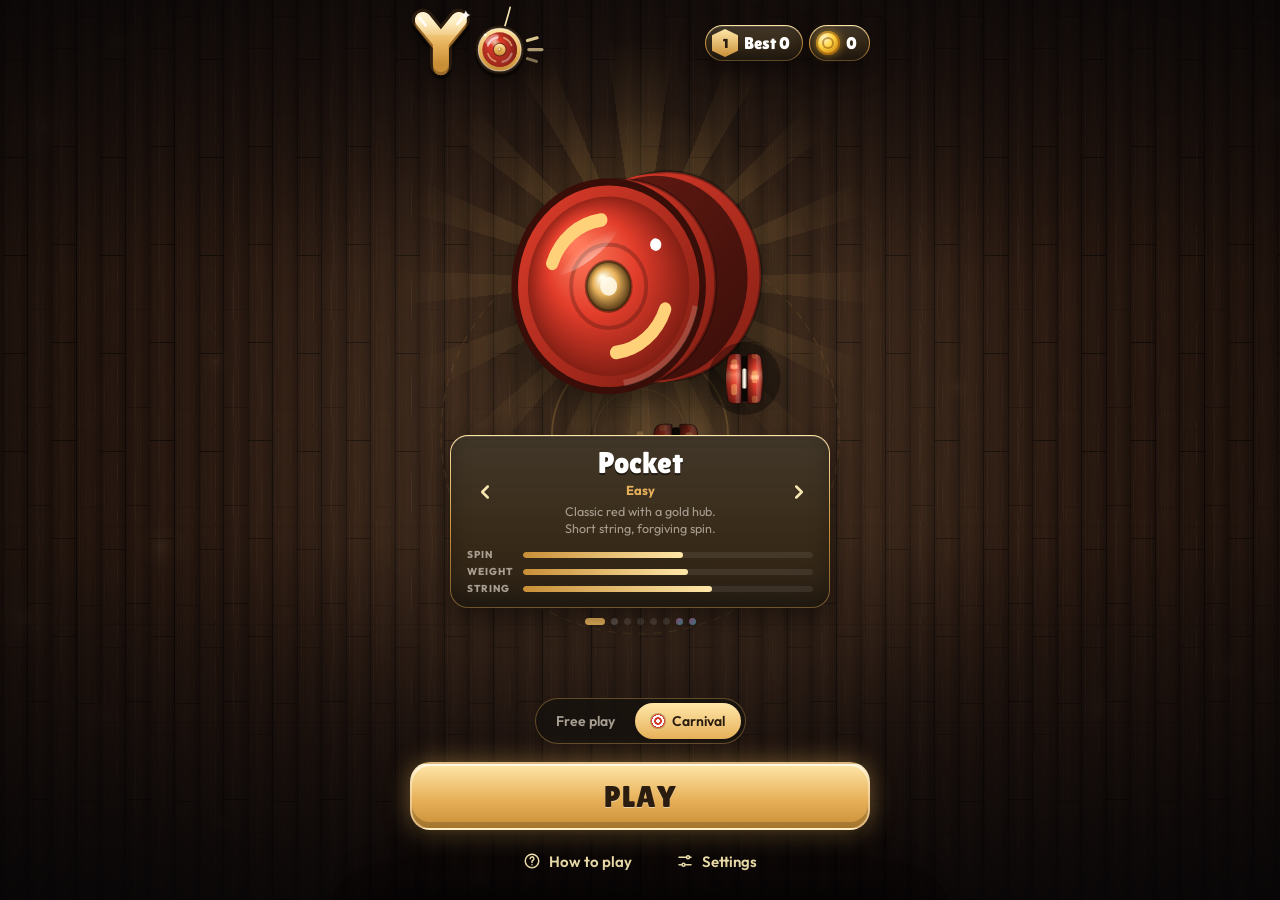
==== commit cd9f7901: "Yo v8.1: new logo and app icons Co-authored-by: Mellowoah <Mellowoah@users.noreply.github.com>" ====
--- a/yoyo/index.html
+++ b/yoyo/index.html
@@ -12,9 +12,20 @@
 <meta name="apple-mobile-web-app-status-bar-style" content="black-translucent">
 <meta property="og:title" content="Yo">
 <meta property="og:description" content="A pocket yo-yo. Tilt to throw, sleep, and bring it home.">
-<meta property="x:creator" content="@Mellowoah">
+<meta property="og:type" content="website">
+<meta property="og:site_name" content="Yo">
+<meta property="og:image" content="assets/og.png">
+<meta property="og:image:width" content="1200">
+<meta property="og:image:height" content="630">
+<meta property="og:image:alt" content="Yo: a gold, glossy wordmark with a spinning red yo-yo as the O">
+<meta name="twitter:card" content="summary_large_image">
+<meta name="twitter:title" content="Yo">
+<meta name="twitter:description" content="A pocket yo-yo. Tilt to throw, sleep, and bring it home.">
+<meta name="twitter:image" content="assets/og.png">
+<meta name="twitter:creator" content="@Mellowoah">
 <link rel="icon" type="image/svg+xml" href="favicon.svg">
-<link rel="apple-touch-icon" href="assets/icon-180.png">
+<link rel="icon" type="image/png" sizes="192x192" href="assets/icon-192.png">
+<link rel="apple-touch-icon" sizes="180x180" href="assets/icon-180.png">
 <link rel="manifest" href="manifest.webmanifest">
 <link rel="preconnect" href="https://fonts.googleapis.com">
 <link rel="preconnect" href="https://fonts.gstatic.com" crossorigin>
@@ -22,7 +33,7 @@
 <style>
 :root{
   --bg-deep:#09090b; --fg:#f6efe2; --muted:#a89f92;
-  --accent:#e7b15a; --accent-hi:#ffe7a8; --accent-lo:#c98f37; --accent-rgb:231,177,90; --cream:#f6e7b2; --accent2:#e23d2b; --ink:#2a1c0e;
+  --accent:#e7b15a; --accent-hi:#ffe7a8; --accent-lo:#c98f37; --accent-rgb:231,177,90; --cream:#f6e7b2; --accent2:#e23d2b; --brand-yo:#e23d2b; --ink:#2a1c0e;
   --panel:rgba(24,19,15,.82); --panel-2:rgba(40,32,25,.9);
   --sat:env(safe-area-inset-top,0px); --sab:env(safe-area-inset-bottom,0px); --sal:env(safe-area-inset-left,0px); --sar:env(safe-area-inset-right,0px);
   --ease:cubic-bezier(.2,.8,.2,1); --spring:cubic-bezier(.34,1.56,.64,1);
@@ -110,7 +121,10 @@
 #menu{background:linear-gradient(180deg,rgba(6,5,7,.72),rgba(6,5,7,.25) 30%,rgba(6,5,7,.25) 60%,rgba(6,5,7,.85));padding:calc(var(--sat) + 12px) calc(var(--sar) + 18px) calc(var(--sab) + 16px) calc(var(--sal) + 18px)}
 .menu-inner{width:100%;max-width:460px;margin:0 auto;height:100%;display:flex;flex-direction:column}
 .brand{display:flex;align-items:center;gap:8px}
-.brand svg{height:52px;width:101px;flex:none;filter:drop-shadow(0 4px 10px rgba(0,0,0,.5))}
+.brand svg{height:72px;width:139px;margin:-6px 0 -4px -4px;flex:none;overflow:visible;filter:drop-shadow(0 4px 10px rgba(0,0,0,.5))}
+.logo-spin{transform-box:fill-box;transform-origin:center;animation:logoSpin 2.2s linear infinite}
+@keyframes logoSpin{to{transform:rotate(360deg)}}
+@media (prefers-reduced-motion:reduce){.logo-spin{animation:none}}
 .brand .stats{margin-left:auto;display:flex;gap:6px;align-items:center}
 .pill{height:36px;padding:0 12px 0 6px;display:flex;align-items:center;gap:6px;font-family:var(--game);font-size:17px;color:#fff}
 .pill .lvl{width:26px;height:28px;font-size:13px}
@@ -268,7 +282,7 @@
   <div id="menu" class="screen">
     <div class="menu-inner">
       <div class="brand">
-        <svg viewBox="0 0 140 72" role="img" aria-label="Yo"><defs><linearGradient id="bg1" x1="0" y1="0" x2="0" y2="1"><stop offset="0" stop-color="#ffe7a8"/><stop offset="1" stop-color="#c98f37"/></linearGradient></defs><rect x="20" y="14" width="114" height="44" rx="22" fill="#161311" stroke="url(#bg1)" stroke-width="2"/><image href="assets/toon.png" x="0" y="2" width="68" height="68"/><text x="92" y="45" text-anchor="middle" fill="#fff" font-family="Lilita One, Outfit, sans-serif" font-size="25" letter-spacing="0.04em">YO</text></svg>
+        <svg class="logo" viewBox="0 0 200 104" role="img" aria-label="Yo"> <defs> <linearGradient id="lgFace" x1="0" y1="0" x2="0" y2="1"> <stop offset="0" style="stop-color:var(--accent-hi,#ffe7a8)"/> <stop offset=".55" style="stop-color:var(--accent,#e7b15a)"/><stop offset="1" style="stop-color:var(--accent-lo,#c98f37)"/> </linearGradient> <linearGradient id="lgGloss" x1="0" y1="0" x2="0" y2="1"> <stop offset="0" stop-color="#fff" stop-opacity=".6"/><stop offset=".4" stop-color="#fff" stop-opacity=".12"/><stop offset=".41" stop-color="#fff" stop-opacity="0"/> </linearGradient> <radialGradient id="lgBody" cx=".38" cy=".32" r=".75"> <stop offset="0" style="stop-color:#fff" stop-opacity=".55"/><stop offset=".18" style="stop-color:var(--brand-yo,#e23d2b)"/><stop offset="1" style="stop-color:#3a0a08"/> </radialGradient> <linearGradient id="lgBodyTint" x1="0" y1="0" x2="0" y2="1"><stop offset="0" style="stop-color:var(--brand-yo,#e23d2b)" stop-opacity=".0"/><stop offset="1" style="stop-color:var(--brand-yo,#e23d2b)" stop-opacity=".55"/></linearGradient> <mask id="lgMaskY" maskUnits="userSpaceOnUse"><path d="M24 20 L50 52 M76 20 L50 52 L50 84" fill="none" stroke="#fff" stroke-width="23" stroke-linecap="round" stroke-linejoin="round"/></mask> </defs> <g fill="none" stroke-linecap="round" stroke-linejoin="round"> <path d="M24 20 L50 52 M76 20 L50 52 L50 84" stroke="#000" stroke-opacity=".45" stroke-width="33" transform="translate(0 5)"/> <path d="M24 20 L50 52 M76 20 L50 52 L50 84" style="stroke:var(--ink,#2a1c0e)" stroke-width="32"/> <path d="M24 20 L50 52 M76 20 L50 52 L50 84" style="stroke:var(--accent-lo,#c98f37)" stroke-width="23" transform="translate(0 4.5)"/> <path d="M24 20 L50 52 M76 20 L50 52 L50 84" stroke="#4a2c10" stroke-opacity=".35" stroke-width="23" transform="translate(0 4.5)"/> <path d="M24 20 L50 52 M76 20 L50 52 L50 84" stroke="url(#lgFace)" stroke-width="23"/> </g> <rect x="0" y="0" width="110" height="104" fill="url(#lgGloss)" mask="url(#lgMaskY)"/> <path d="M19 17 L28 28 M81 17 L74 26" stroke="#fff" stroke-opacity=".85" stroke-width="4" stroke-linecap="round"/> <path d="M86 6 Q87.2 11.8 93 13 Q87.2 14.2 86 20 Q84.8 14.2 79 13 Q84.8 11.8 86 6Z" fill="#fff" fill-opacity=".95"/> <path d="M150 2 C 146 20, 138 38, 135 62" fill="none" stroke="#000" stroke-opacity=".35" stroke-width="4.4" stroke-linecap="round"/> <path d="M150 2 C 146 20, 138 38, 135 62" fill="none" style="stroke:var(--cream,#f6e7b2)" stroke-width="2.4" stroke-linecap="round"/> <g stroke-linecap="round" style="stroke:var(--accent-hi,#ffe7a8)"> <path d="M175 50 L189 46" stroke-width="4.5" stroke-opacity=".85"/><path d="M177 63 L196 63" stroke-width="4.5" stroke-opacity=".65"/><path d="M175 76 L188 80" stroke-width="4.5" stroke-opacity=".45"/> </g> <g transform="translate(135 63)"> <circle r="36" fill="#000" fill-opacity=".45" transform="translate(0 5)"/> <circle r="35" style="fill:var(--ink,#2a1c0e)"/> <circle r="31" fill="url(#lgFace)"/> <circle r="31" fill="none" stroke="#fff" stroke-opacity=".5" stroke-width="1.5"/> <circle r="25" style="fill:var(--accent-lo,#c98f37)" transform="translate(0 1.5)"/> <circle r="25" fill="url(#lgBody)"/> <circle r="25" fill="url(#lgBodyTint)"/> <g class="logo-spin"> <path d="M-17 -6 A18 18 0 0 1 -4 -17.6" fill="none" stroke="#fff" stroke-opacity=".6" stroke-width="3.4" stroke-linecap="round"/> <path d="M17 6 A18 18 0 0 1 4 17.6" fill="none" stroke="#fff" stroke-opacity=".35" stroke-width="3.4" stroke-linecap="round"/> <path d="M-6 17 A18 18 0 0 1 -17 6" fill="none" style="stroke:var(--accent-hi,#ffe7a8)" stroke-opacity=".55" stroke-width="2.4" stroke-linecap="round"/> <path d="M6 -17 A18 18 0 0 1 17 -6" fill="none" style="stroke:var(--accent-hi,#ffe7a8)" stroke-opacity=".55" stroke-width="2.4" stroke-linecap="round"/> </g> <circle r="10" style="fill:var(--ink,#2a1c0e)" fill-opacity=".55"/> <circle r="8.5" fill="url(#lgFace)"/> <circle r="3" style="fill:var(--accent-lo,#c98f37)"/><circle r="1.4" cx="-.6" cy="-.6" fill="#fff" fill-opacity=".9"/> <ellipse cx="-11" cy="-15" rx="11" ry="5.5" transform="rotate(-30 -11 -15)" fill="#fff" fill-opacity=".38"/> <circle cx="-21" cy="-21" r="2" fill="#fff" fill-opacity=".9"/> </g> </svg>
         <div class="stats">
           <div class="pill frame round"><div class="lvl" id="lvlMenu"><div><span>1</span></div></div><span>Best <span class="tabular" id="bestMenu">0</span></span></div>
           <div class="pill frame round"><span class="coin"></span><span class="tabular" id="coinMenu">0</span></div>
@@ -389,11 +403,11 @@
 const DIAMOND_HASH = "1b53348b10abe5c76d83800e6779462bfa4ef26f5dc467e4972ae405dfc9b23a";
 
 const THEMES = {
-  gold: { name: "Gold Arena", kind: "arena", css: { accent: "#e7b15a", hi: "#ffe7a8", lo: "#c98f37", rgb: "231,177,90", cream: "#f6e7b2", ink: "#2a1c0e", panel: "rgba(24,19,15,.82)", panel2: "rgba(44,35,26,.9)", bg: "#09090b" },
+  gold: { name: "Gold Arena", kind: "arena", css: { brandYo: "#e23d2b", accent: "#e7b15a", hi: "#ffe7a8", lo: "#c98f37", rgb: "231,177,90", cream: "#f6e7b2", ink: "#2a1c0e", panel: "rgba(24,19,15,.82)", panel2: "rgba(44,35,26,.9)", bg: "#09090b" },
     c: { wallTop: "#2a1d1c", wallMid: "#160f10", wallBot: "#0a0708", floorA: "#2a1a12", floorB: "#0d0807", line: "231,177,90", beam: "255,214,150", glow: "226,61,43", crowd: "255,200,120", fog: "28,18,18" }, swatch: "linear-gradient(135deg,#2a1d1c,#e7b15a)" },
-  neon: { name: "Neon Night", kind: "neon", css: { accent: "#3ef0ff", hi: "#c8fdff", lo: "#1aa0d0", rgb: "62,240,255", cream: "#e6fdff", ink: "#04202a", panel: "rgba(8,6,24,.82)", panel2: "rgba(24,14,48,.9)", bg: "#05030d" },
+  neon: { name: "Neon Night", kind: "neon", css: { brandYo: "#ff3fd1", accent: "#3ef0ff", hi: "#c8fdff", lo: "#1aa0d0", rgb: "62,240,255", cream: "#e6fdff", ink: "#04202a", panel: "rgba(8,6,24,.82)", panel2: "rgba(24,14,48,.9)", bg: "#05030d" },
     c: { wallTop: "#1b0a3a", wallMid: "#0c0620", wallBot: "#05030d", floorA: "#14062e", floorB: "#05020c", line: "255,63,209", beam: "62,240,255", glow: "255,63,209", crowd: "120,220,255", fog: "34,16,70" }, swatch: "linear-gradient(135deg,#1b0a3a,#ff3fd1 55%,#3ef0ff)" },
-  sunset: { name: "Sunset Park", kind: "park", css: { accent: "#ff9a5a", hi: "#ffe0b8", lo: "#e0643a", rgb: "255,154,90", cream: "#fff0dc", ink: "#3a1406", panel: "rgba(40,16,28,.78)", panel2: "rgba(70,30,44,.88)", bg: "#2a1030" },
+  sunset: { name: "Sunset Park", kind: "park", css: { brandYo: "#d8345f", accent: "#ff9a5a", hi: "#ffe0b8", lo: "#e0643a", rgb: "255,154,90", cream: "#fff0dc", ink: "#3a1406", panel: "rgba(40,16,28,.78)", panel2: "rgba(70,30,44,.88)", bg: "#2a1030" },
     c: { skyTop: "#3b1d5c", skyMid: "#c4507a", skyBot: "#ffad66", sun: "255,210,140", hillFar: "#7a3a6a", hillNear: "#4a2048", grassA: "#3f6a3a", grassB: "#1d3320", line: "255,220,150", beam: "255,200,140", glow: "255,120,80", fog: "196,120,150" }, swatch: "linear-gradient(160deg,#3b1d5c,#c4507a 50%,#ffad66)" },
 };
 
@@ -1803,7 +1817,7 @@
 function applyTheme(id, rebuild = true) {
   TH = THEMES[id] || THEMES.gold; store.d.theme = TH === THEMES[id] ? id : "gold";
   const r = document.documentElement.style, c = TH.css;
-  r.setProperty("--accent", c.accent); r.setProperty("--accent-hi", c.hi); r.setProperty("--accent-lo", c.lo); r.setProperty("--accent-rgb", c.rgb); r.setProperty("--cream", c.cream); r.setProperty("--ink", c.ink); r.setProperty("--panel", c.panel); r.setProperty("--panel-2", c.panel2);
+  r.setProperty("--accent", c.accent); r.setProperty("--accent-hi", c.hi); r.setProperty("--accent-lo", c.lo); r.setProperty("--accent-rgb", c.rgb); r.setProperty("--cream", c.cream); r.setProperty("--ink", c.ink); r.setProperty("--panel", c.panel); r.setProperty("--panel-2", c.panel2); r.setProperty("--brand-yo", c.brandYo || "#e23d2b");
   document.body.style.background = c.bg; const mt = document.querySelector('meta[name="theme-color"]'); if (mt) mt.setAttribute("content", c.bg);
   glowSprite = makeGlow(c.rgb); armParts = null;
   $("themes").querySelectorAll(".theme").forEach((b) => b.setAttribute("aria-checked", String(b.dataset.id === store.d.theme)));
